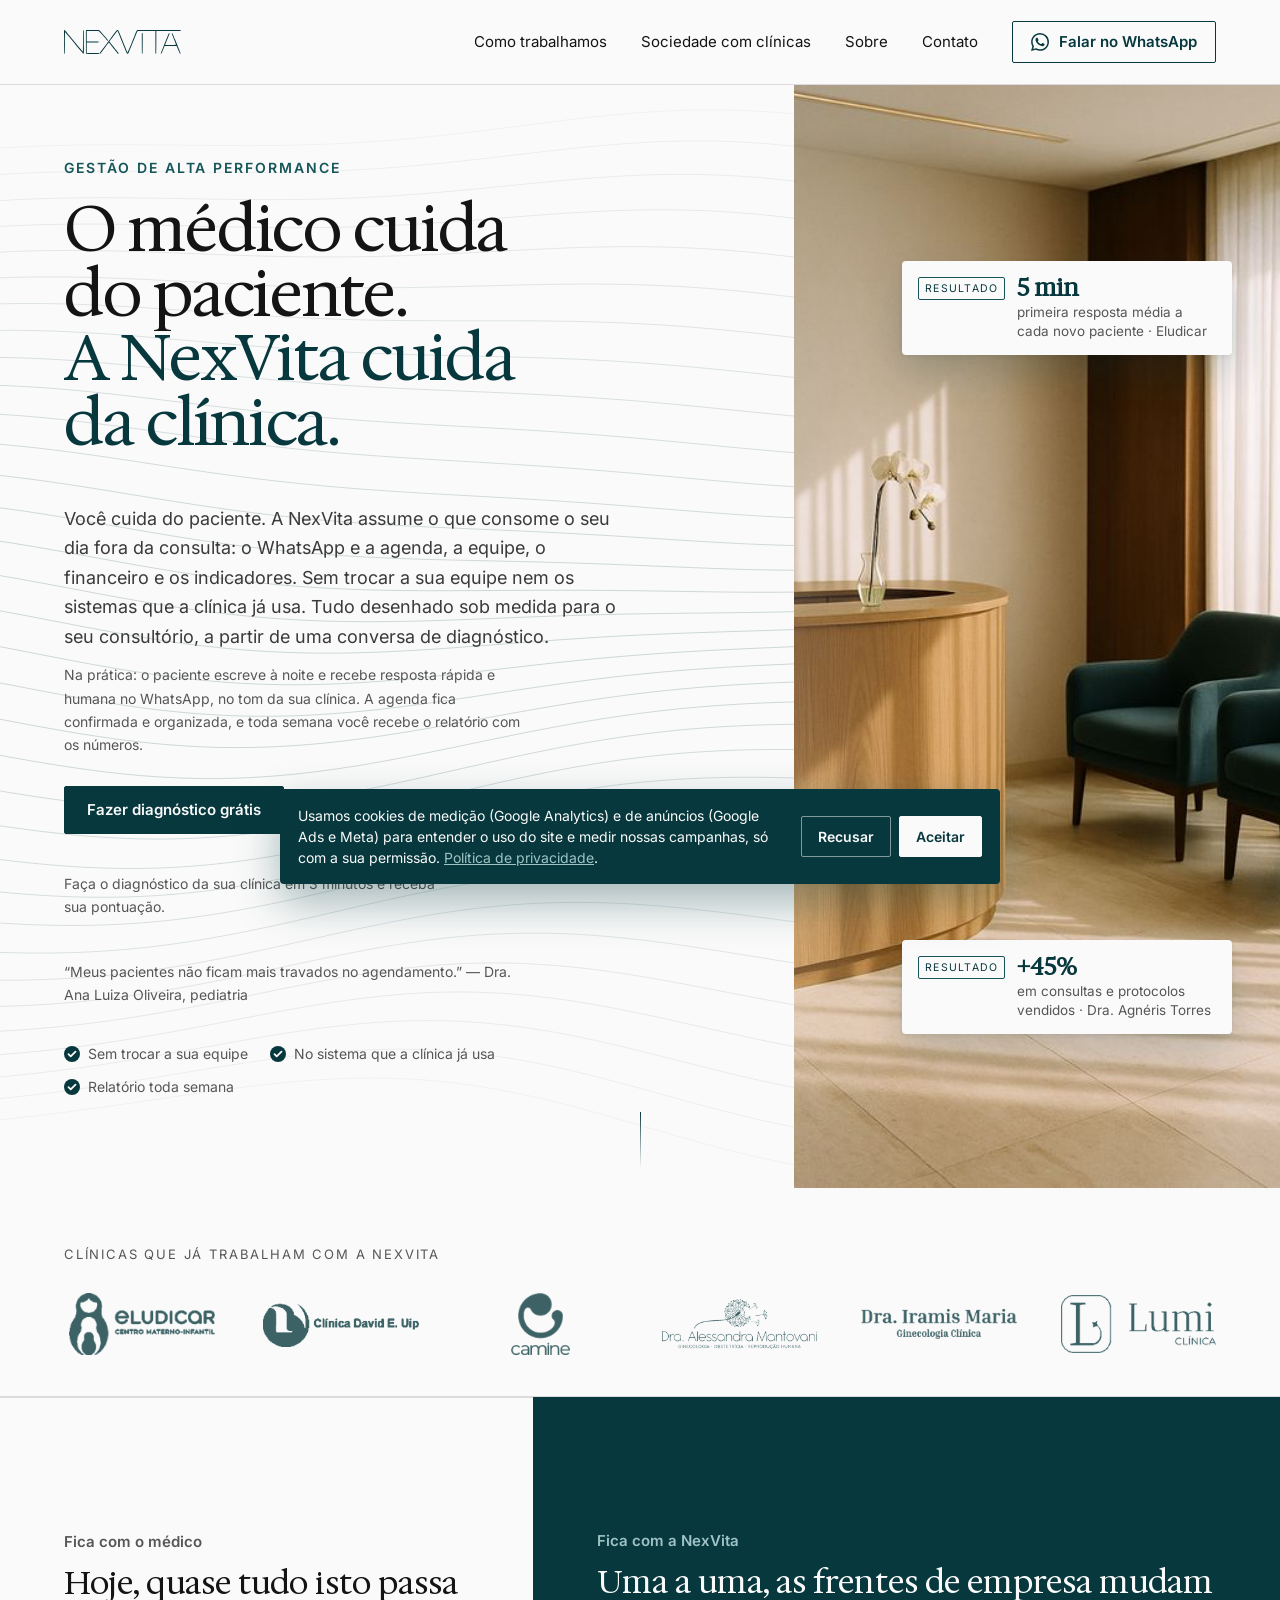
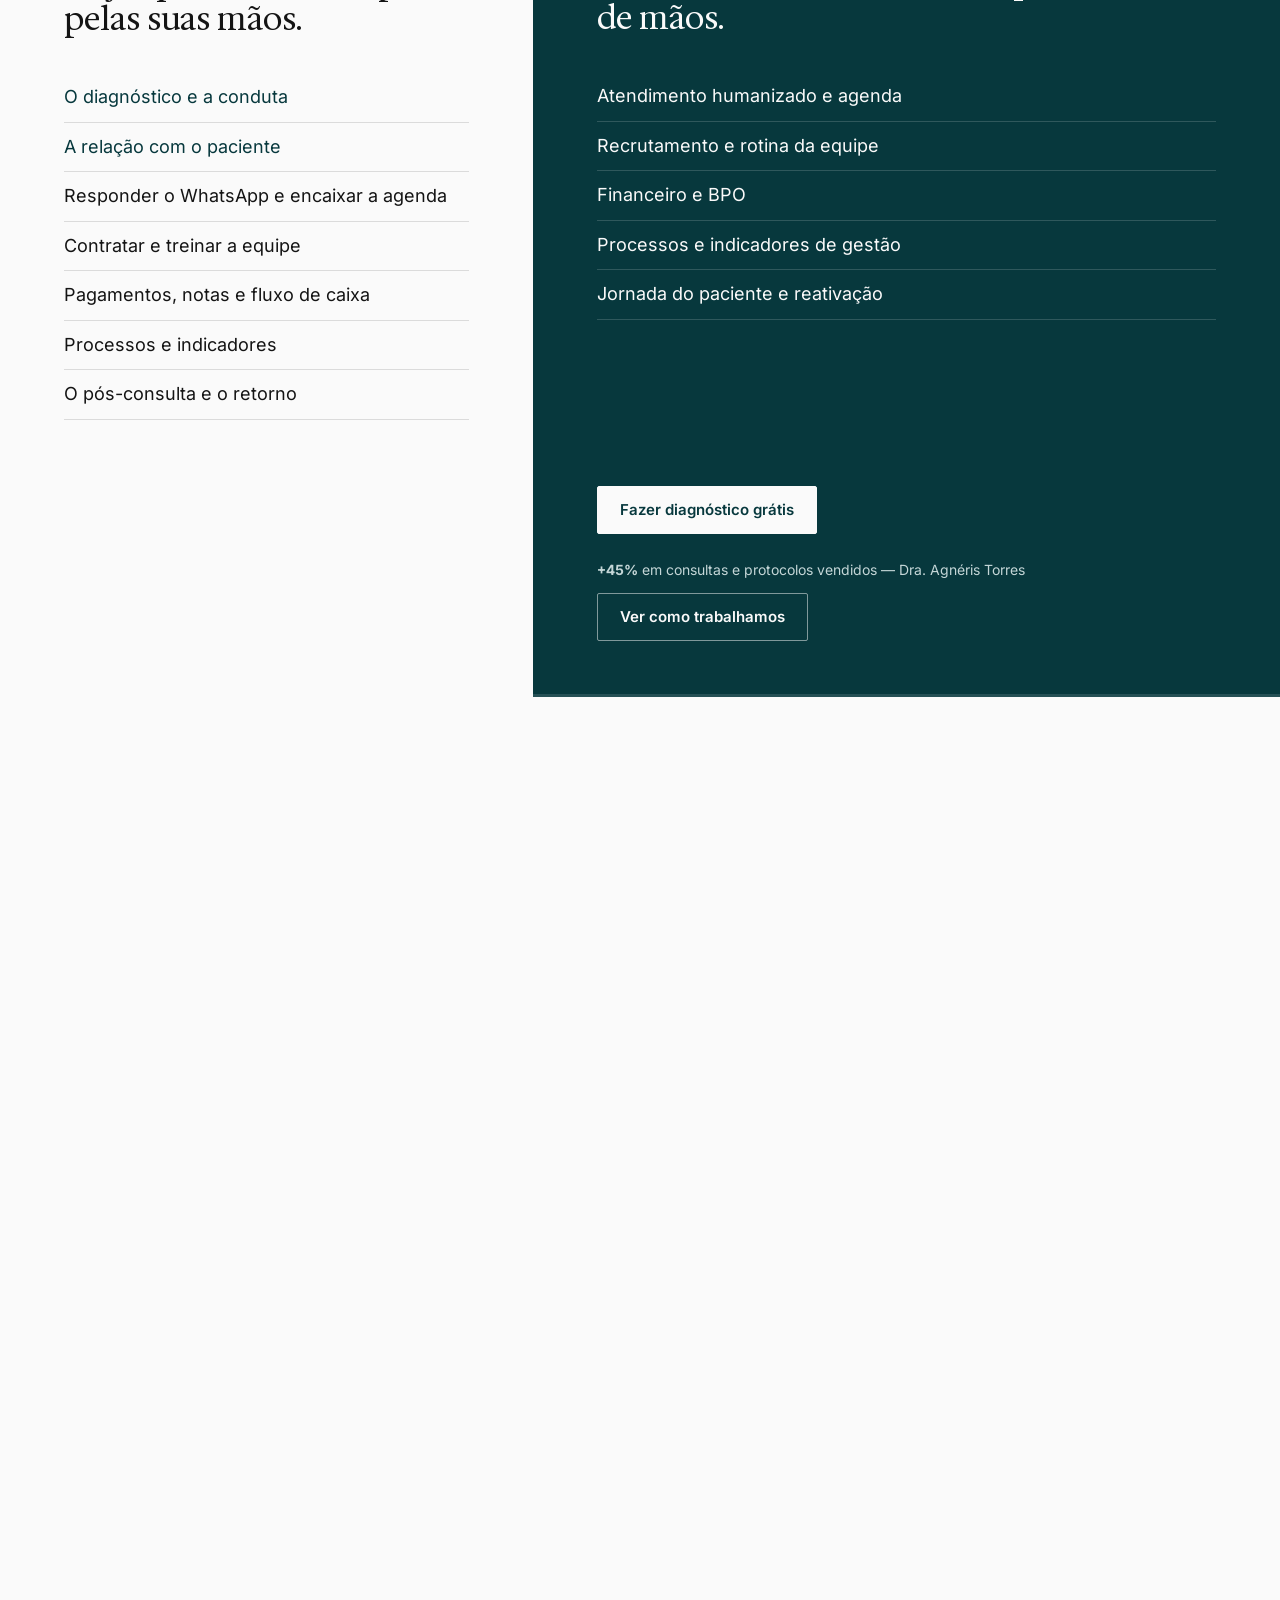
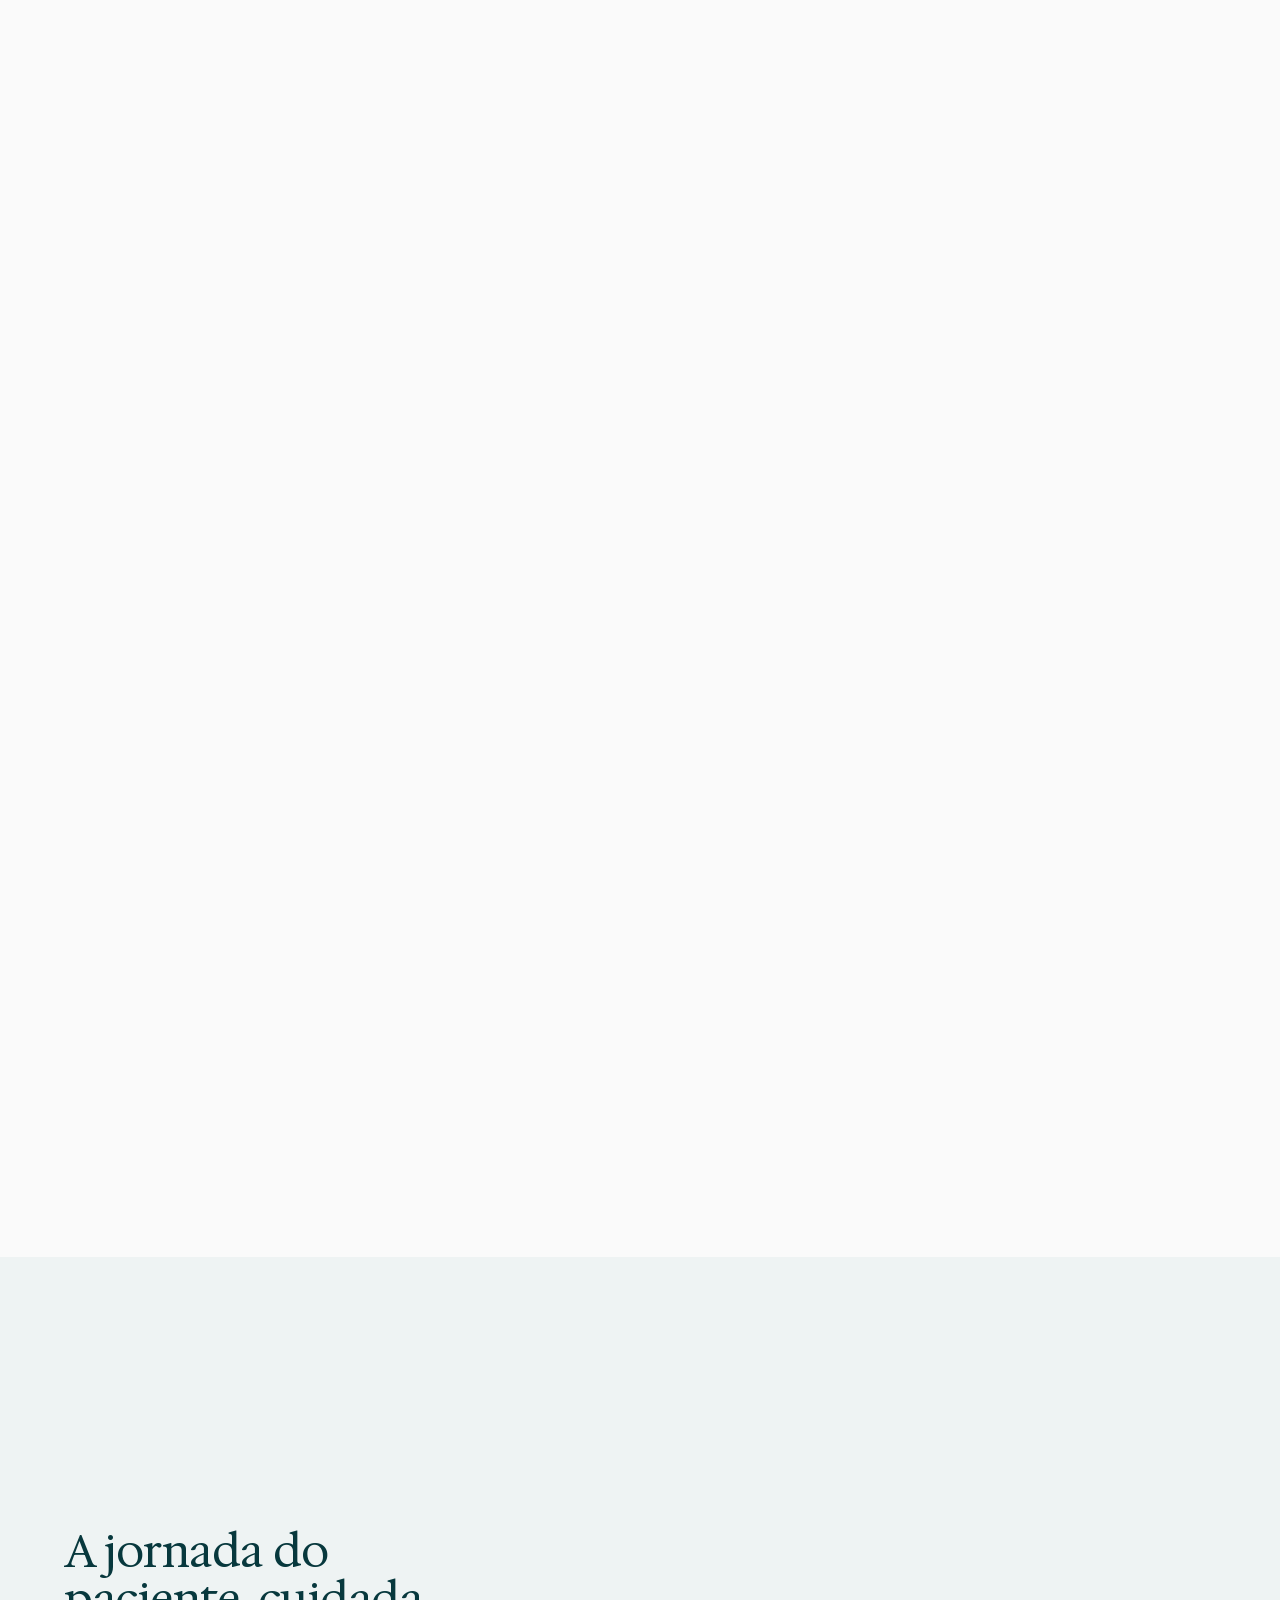
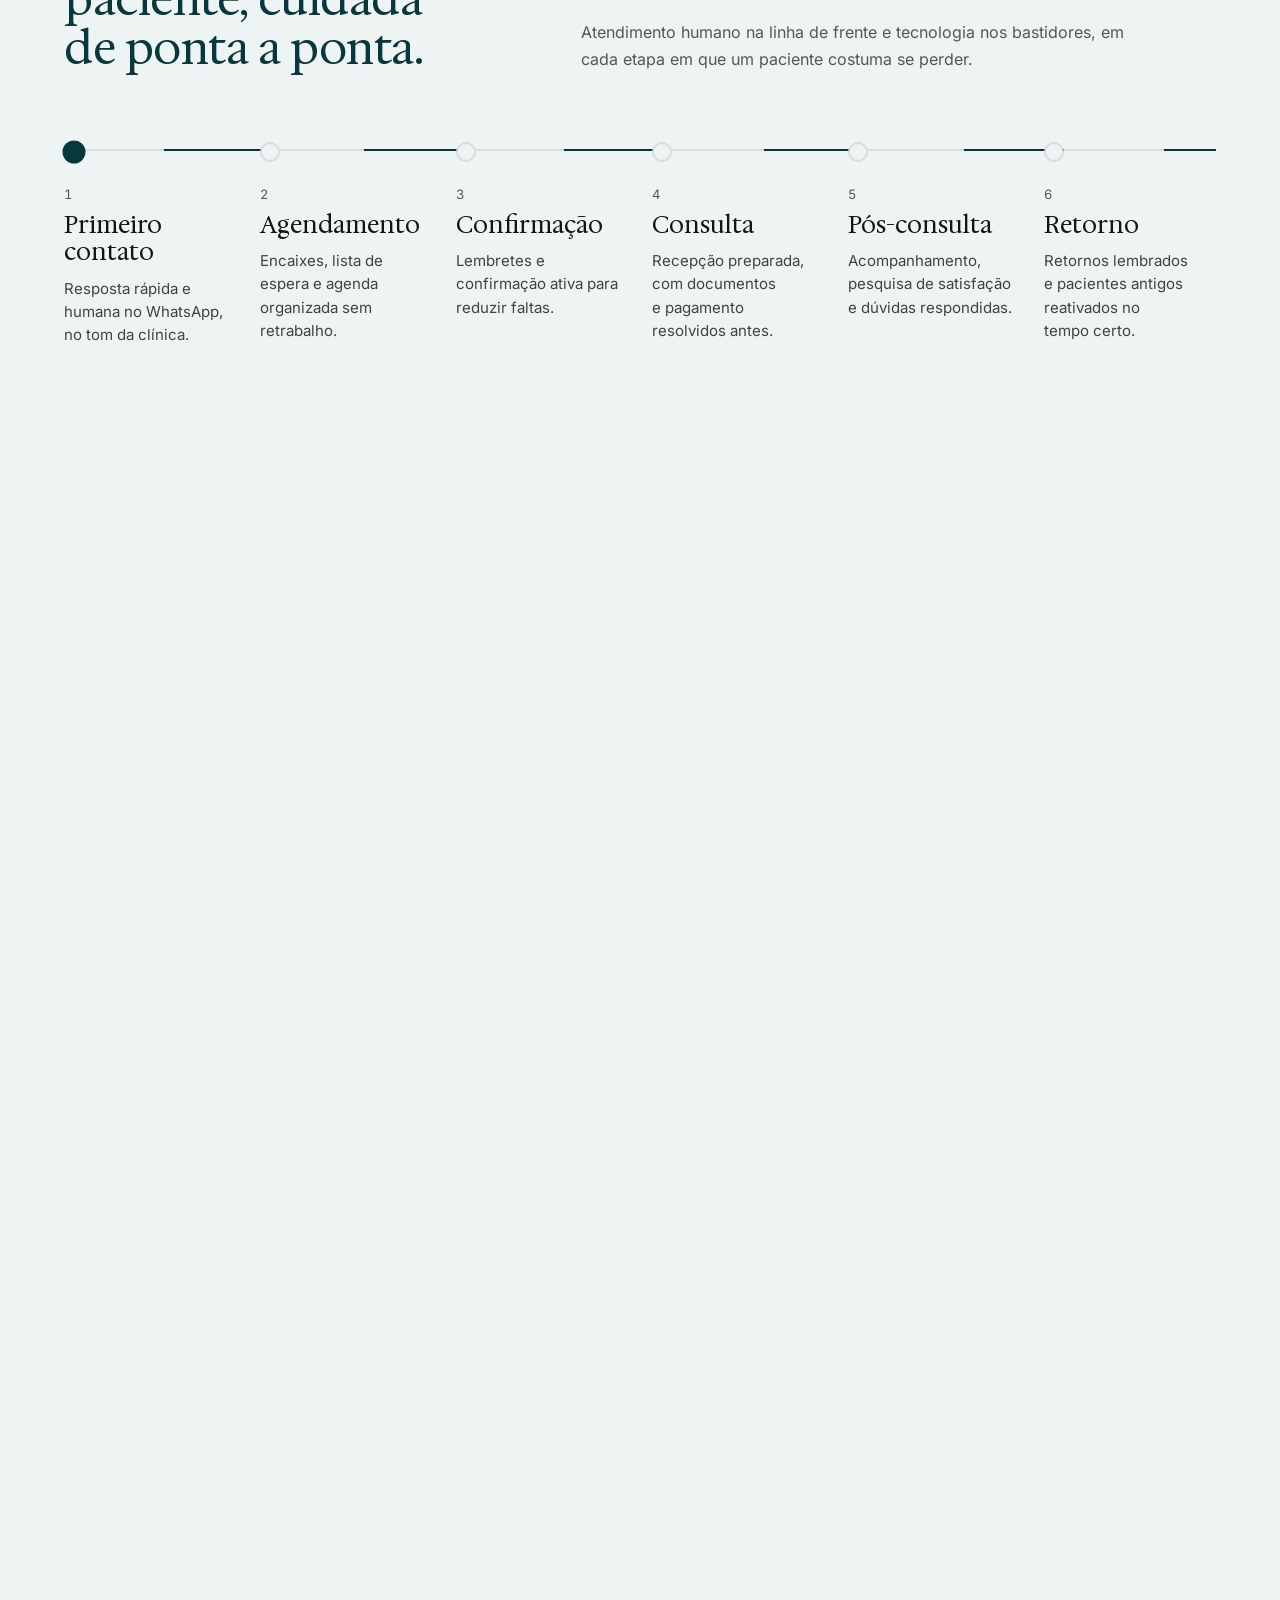
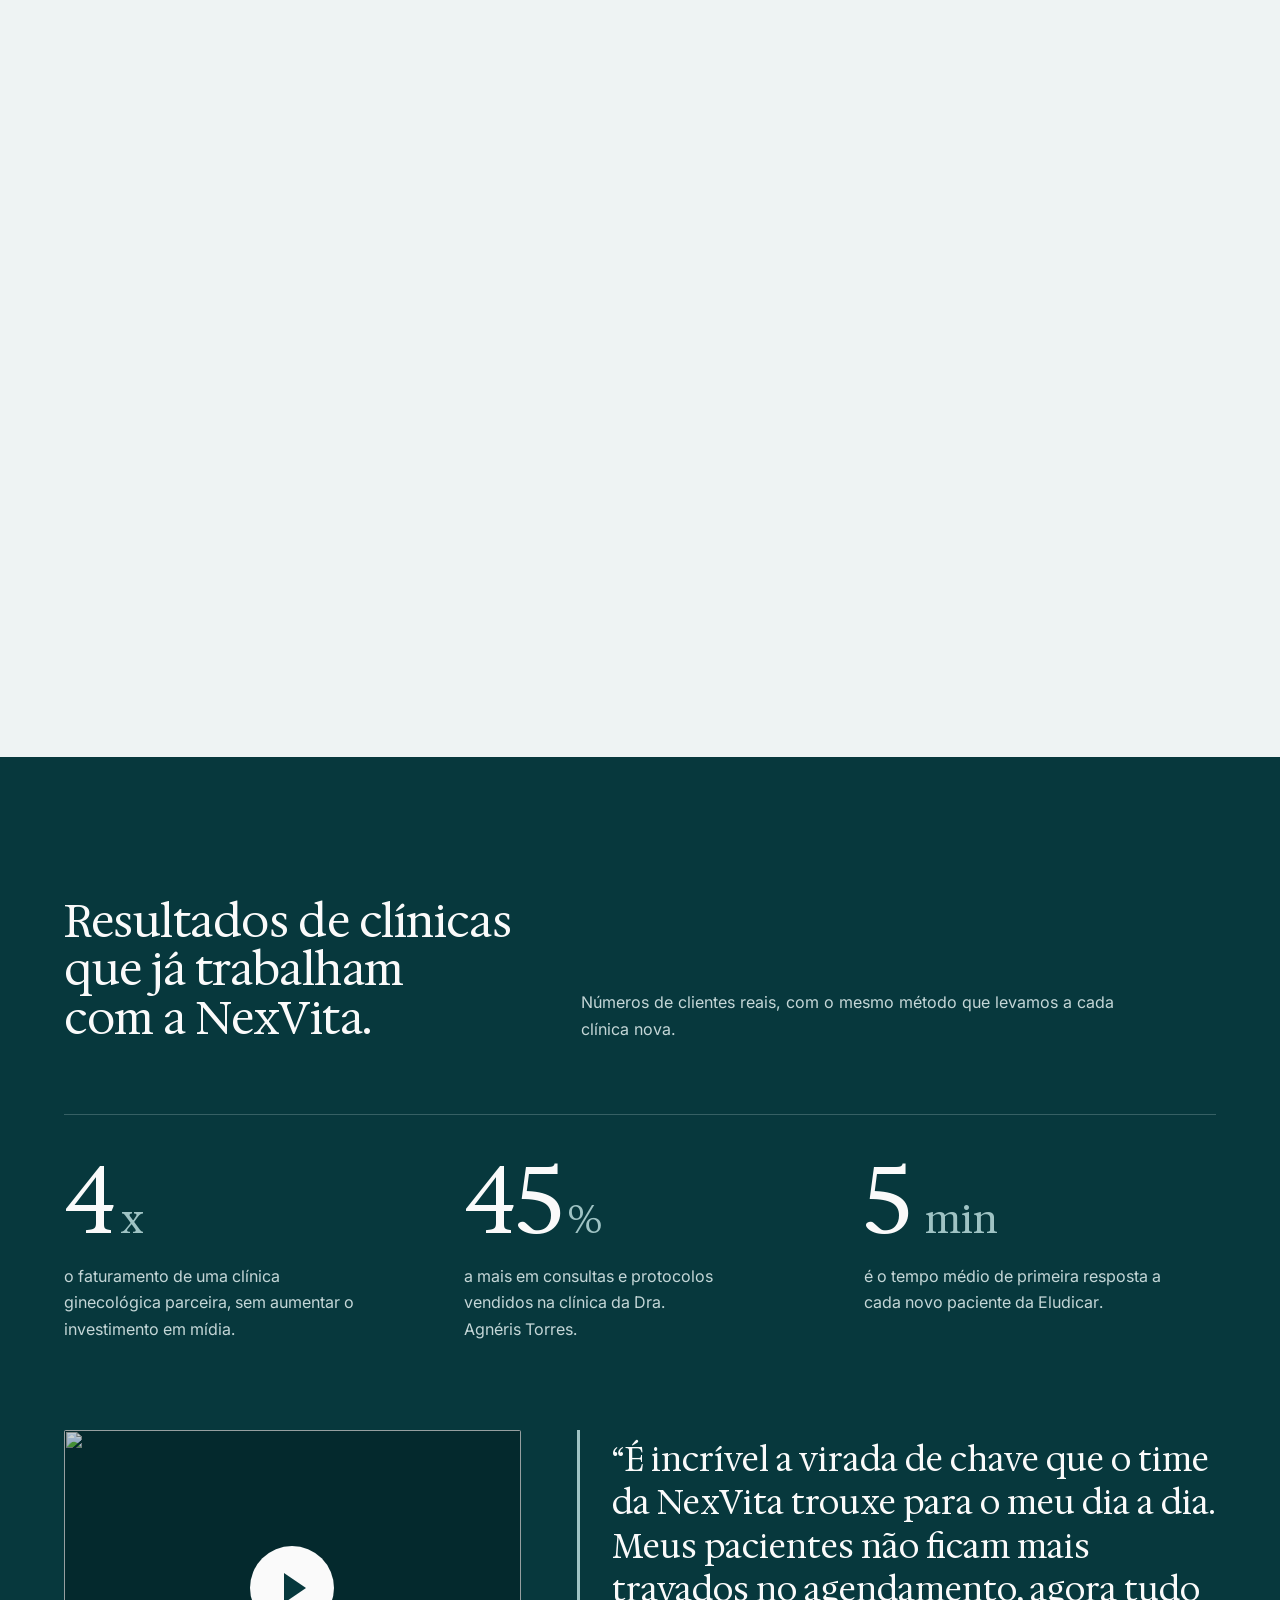
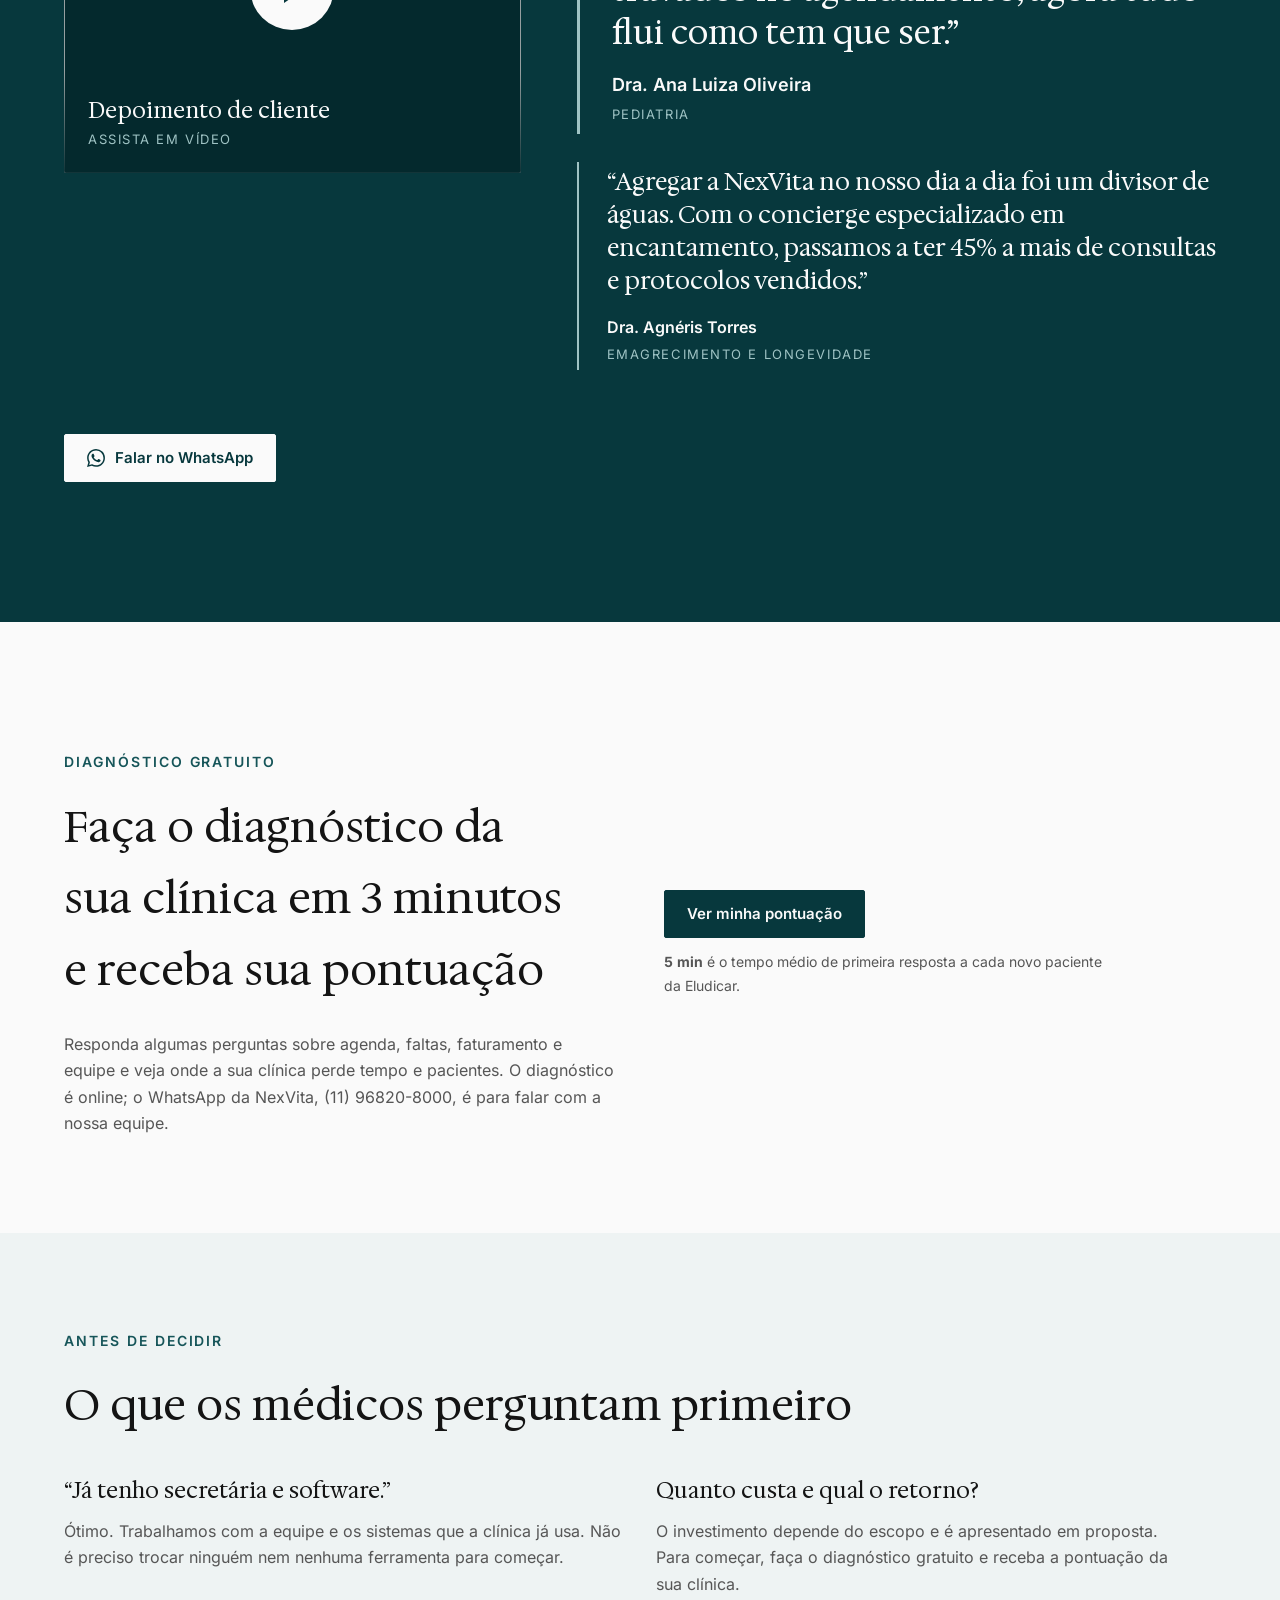
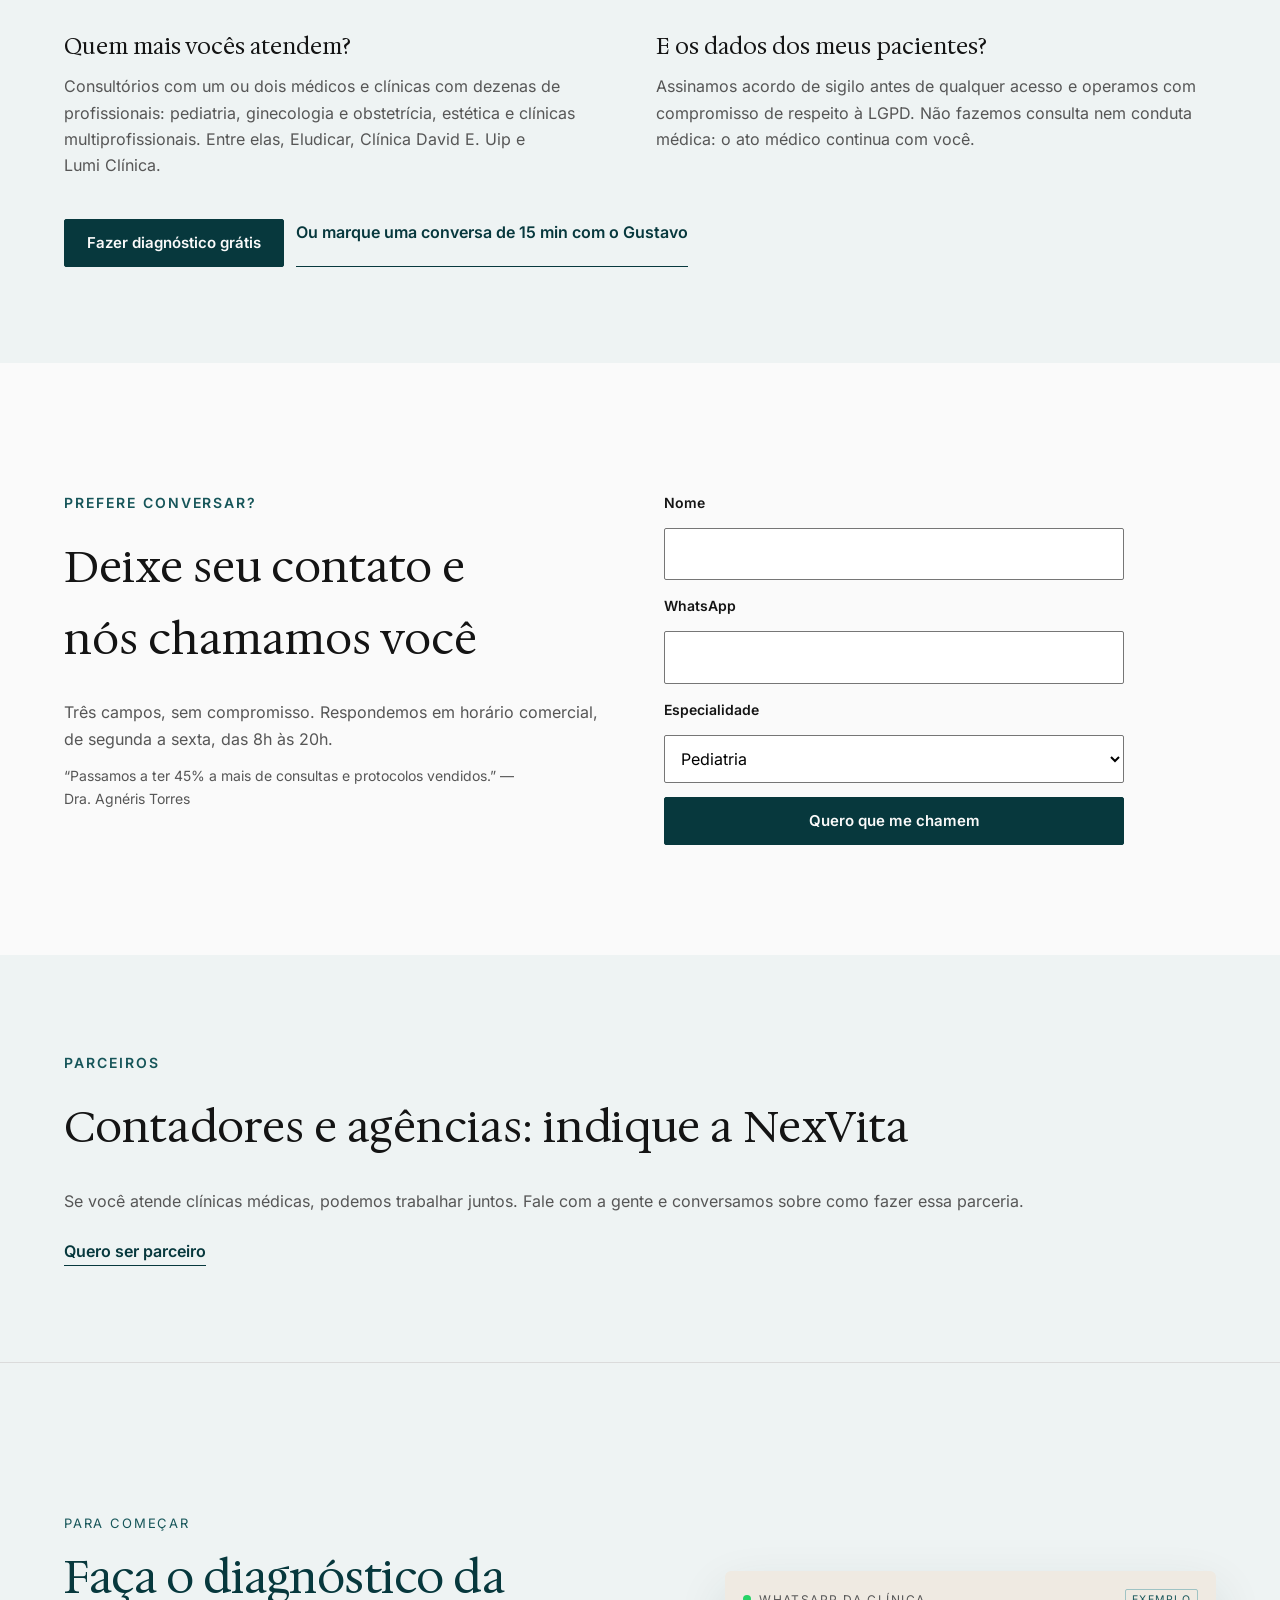
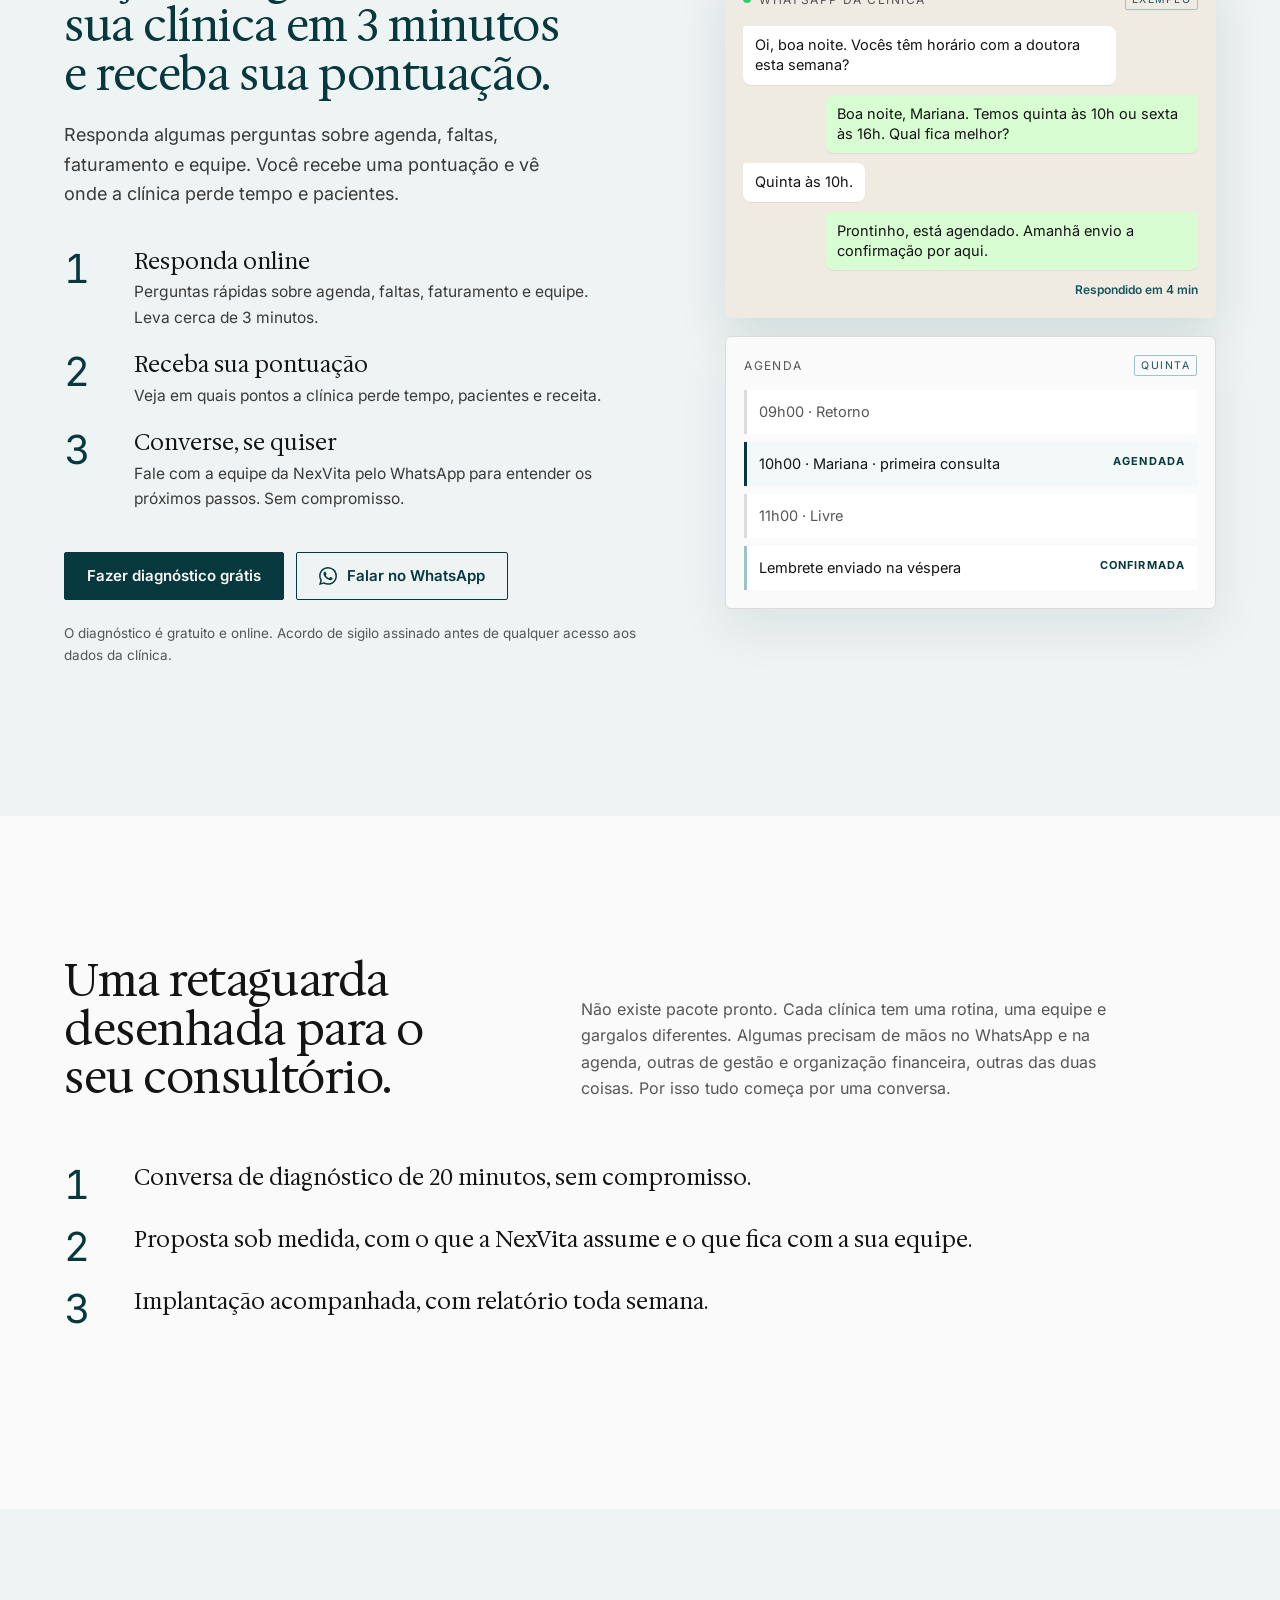
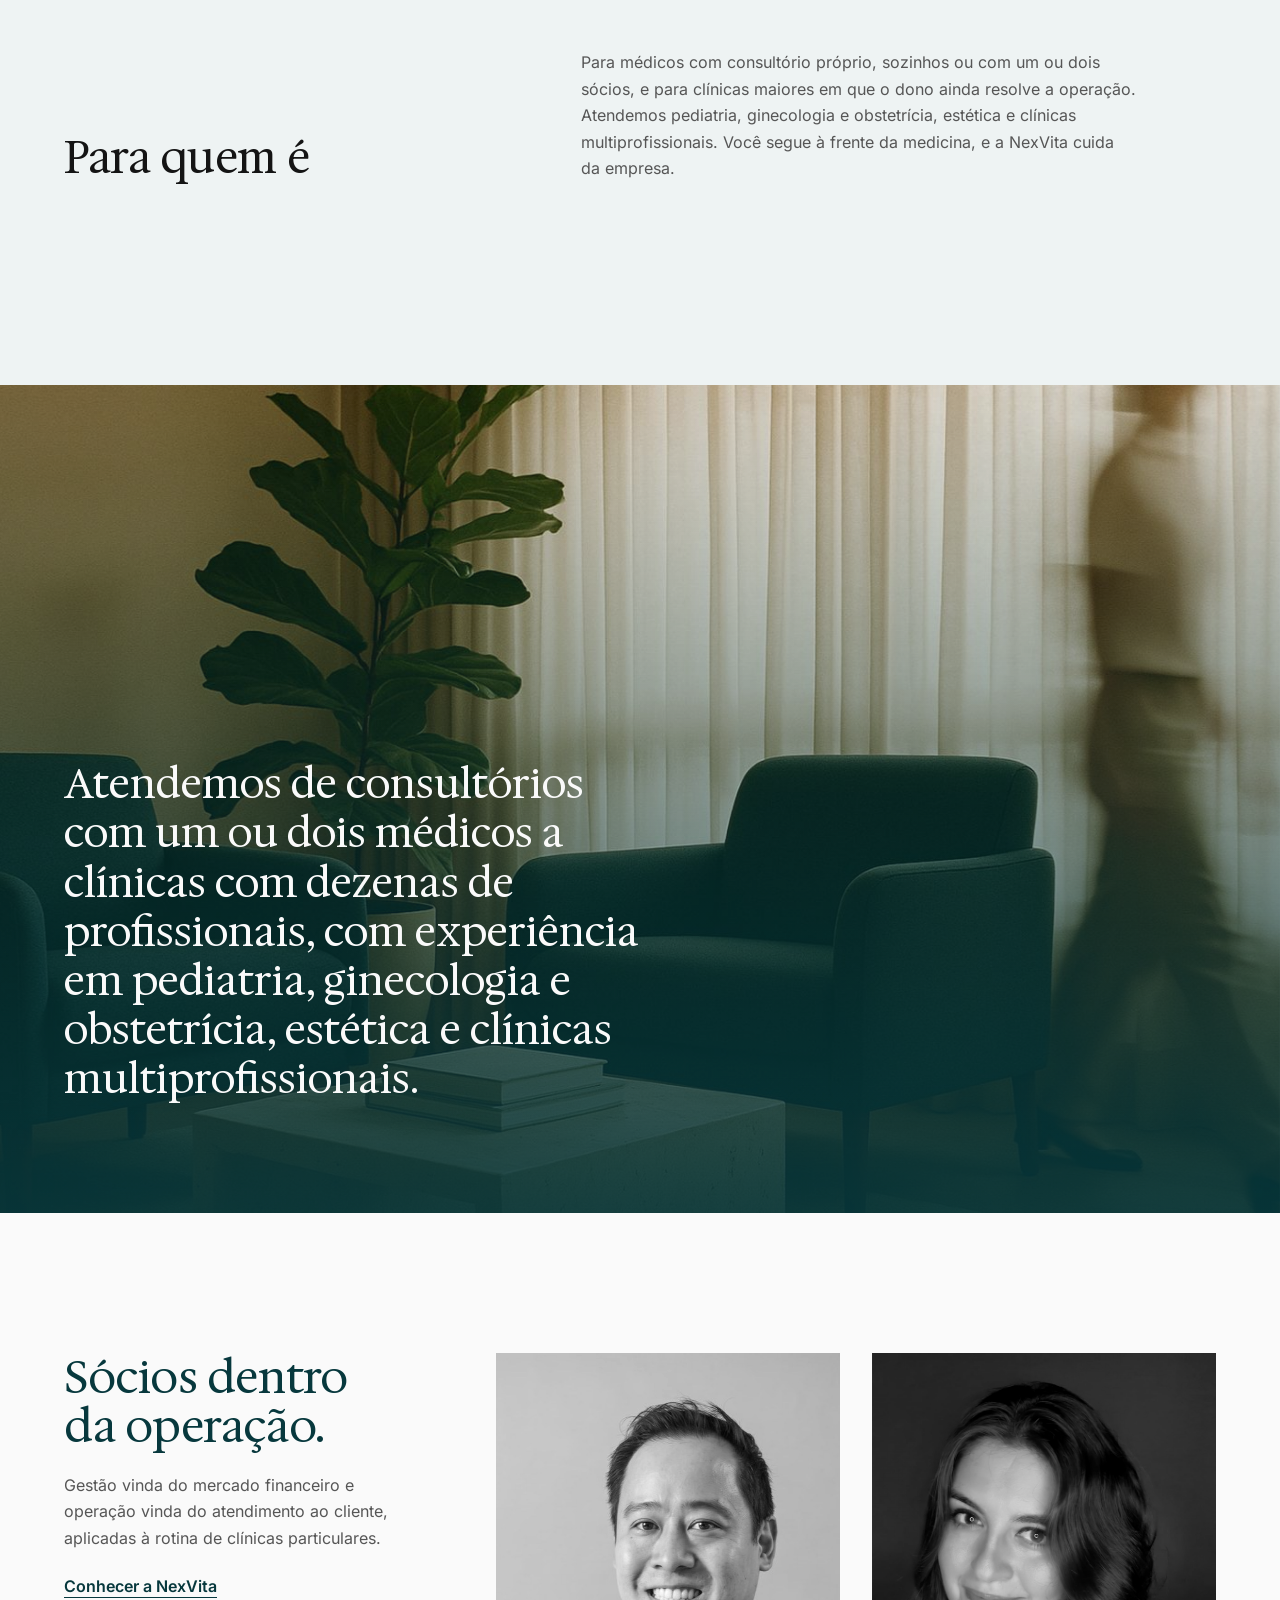
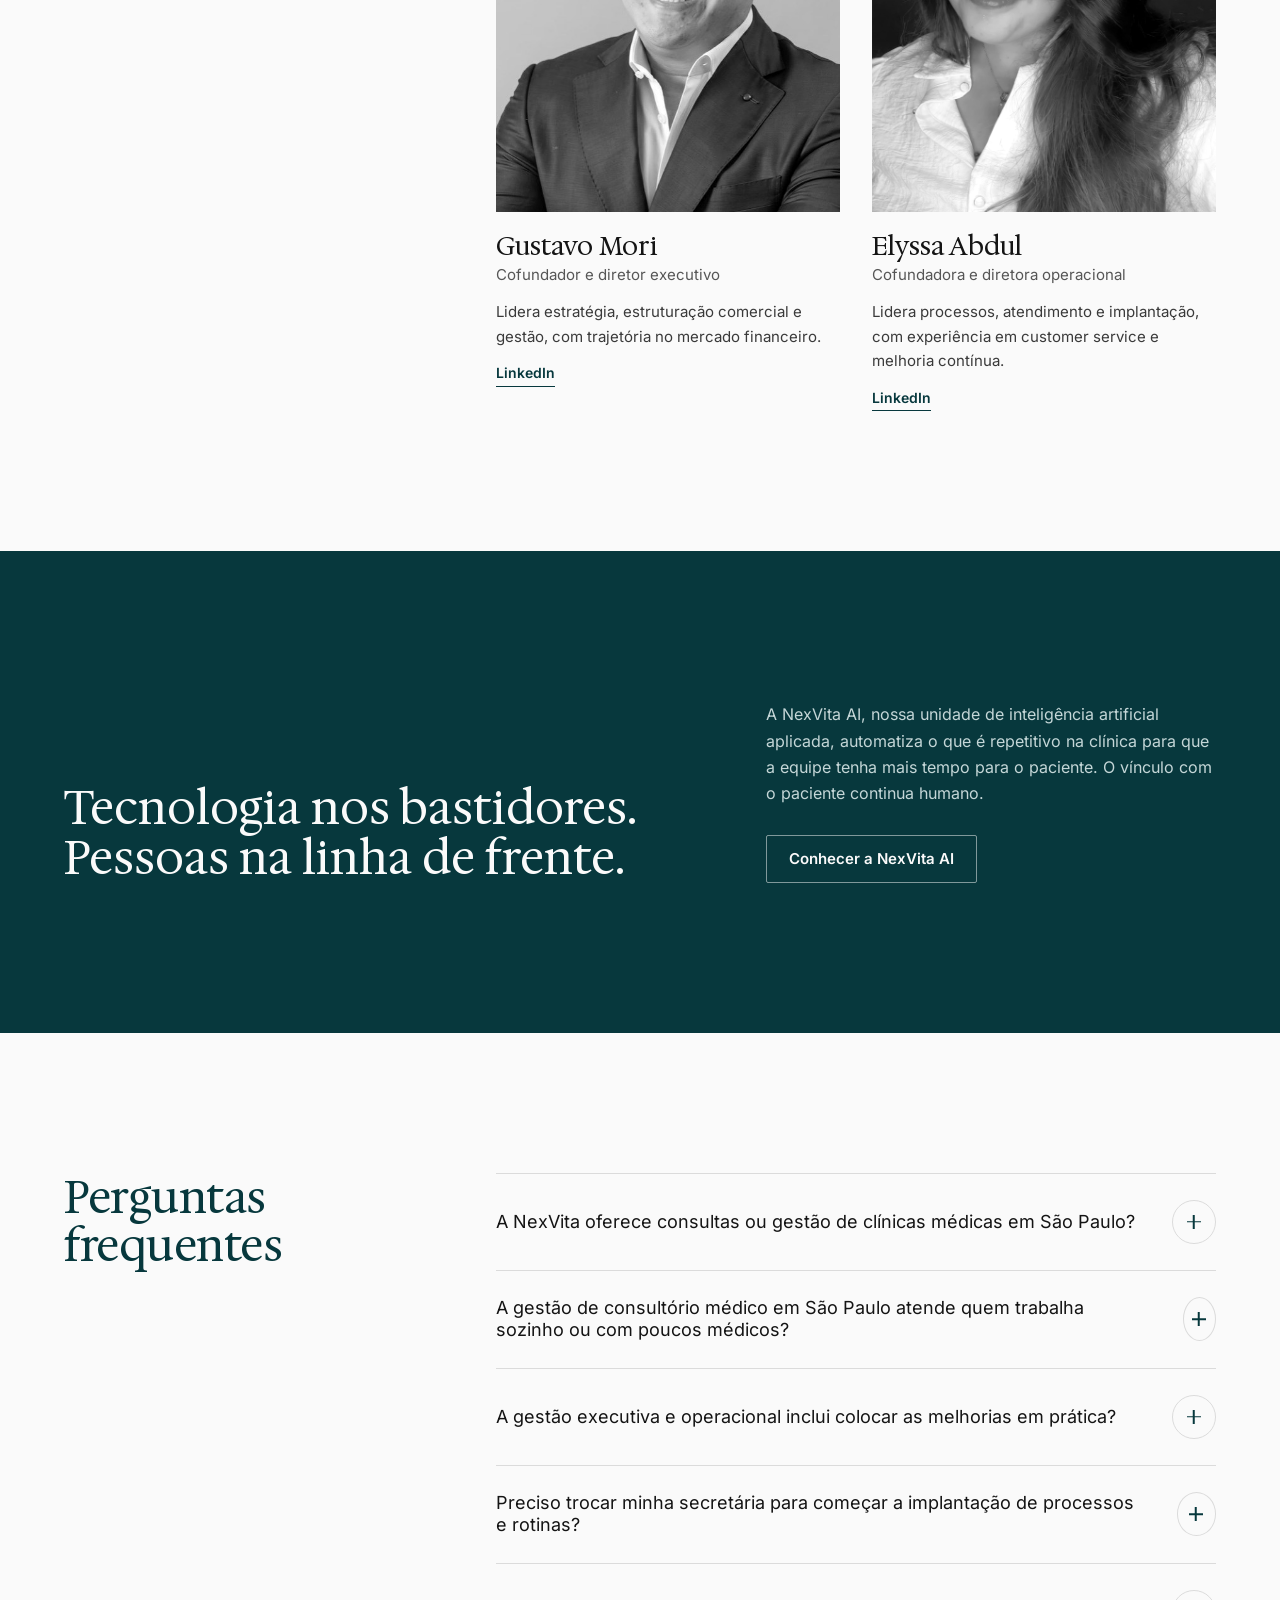
==== index.html @ 88c0a940 "Home: novo texto de abertura, seção 'Uma retaguarda desenhada para o seu consultório' no lugar de 'T" ====
<!doctype html>
<html lang="pt-BR">
<head>
<meta charset="utf-8">
<meta name="viewport" content="width=device-width,initial-scale=1,viewport-fit=cover">
<title>NexVita · Gestão de Alta Performance | Gestão executiva e operação para clínicas médicas</title>
<meta name="description" content="A NexVita assume equipe, atendimento, processos e finanças de clínicas médicas particulares, para que o médico dedique o tempo ao paciente.">
<link rel="canonical" href="https://www.nexvita.com/">
<meta property="og:type" content="website">
<meta property="og:locale" content="pt_BR">
<meta property="og:site_name" content="NexVita">
<meta property="og:title" content="NexVita | Gestão executiva e operação para clínicas médicas">
<meta property="og:description" content="Gestão de Alta Performance. A NexVita assume equipe, atendimento, processos e finanças de clínicas médicas particulares, para que o médico dedique o tempo ao paciente.">
<meta property="og:image" content="https://www.nexvita.com/assets/img/og-1200x630.jpg">
<meta name="twitter:card" content="summary_large_image">
<meta name="theme-color" content="#07383d">
<link rel="icon" href="/favicon.ico" sizes="48x48">
<link rel="icon" type="image/png" sizes="192x192" href="assets/img/icone-192.png">
<link rel="apple-touch-icon" href="assets/img/icone-512.png">
<link rel="preload" href="assets/fonts/HedvigLettersSerif.woff2" as="font" type="font/woff2" crossorigin>
<link rel="preload" href="assets/fonts/Inter-latin.woff2" as="font" type="font/woff2" crossorigin>
<link rel="stylesheet" href="assets/site.css?v=20261104c">
<link rel="stylesheet" href="assets/marca.css?v=20261104c">
<script type="application/ld+json">{"@context":"https://schema.org","@type":"Organization","name":"NexVita","legalName":"NexVita Consultoria e Gestão Ltda","url":"https://www.nexvita.com","logo":"https://www.nexvita.com/assets/img/nexvita-logo.png","email":"contato@nexvita.com","telephone":"+55 11 96820-8000","address":{"@type":"PostalAddress","addressLocality":"São Paulo","addressRegion":"SP","addressCountry":"BR"}}</script>
<script type="application/ld+json">
{
 "@context": "https://schema.org",
 "@type": "FAQPage",
 "mainEntity": [
  {
   "@type": "Question",
   "name": "A NexVita oferece consultas ou gestão de clínicas médicas em São Paulo?",
   "acceptedAnswer": {
    "@type": "Answer",
    "text": "A NexVita oferece gestão de clínicas médicas em São Paulo, não consultas ou procedimentos médicos. Nosso trabalho é organizar e executar a operação da clínica, com processos, equipe, atendimento, agenda, financeiro e tecnologia."
   }
  },
  {
   "@type": "Question",
   "name": "A gestão de consultório médico em São Paulo atende quem trabalha sozinho ou com poucos médicos?",
   "acceptedAnswer": {
    "@type": "Answer",
    "text": "Sim. A gestão de consultório médico em São Paulo atende médicos com agenda própria, desde operações com um ou dois médicos até clínicas com dezenas de profissionais. Pediatria e estética são prioridades, mas a NexVita atende todas as especialidades."
   }
  },
  {
   "@type": "Question",
   "name": "A gestão executiva e operacional inclui colocar as melhorias em prática?",
   "acceptedAnswer": {
    "@type": "Answer",
    "text": "Sim. A gestão executiva e operacional da NexVita não se limita a recomendações. Participamos da implantação de processos e rotinas, da organização da equipe e da execução das frentes contratadas, com acompanhamento dos indicadores de desempenho."
   }
  },
  {
   "@type": "Question",
   "name": "Preciso trocar minha secretária para começar a implantação de processos e rotinas?",
   "acceptedAnswer": {
    "@type": "Answer",
    "text": "Não é uma condição para começar. A implantação de processos e rotinas considera a equipe que sua clínica já possui. A NexVita também oferece treinamento de secretárias para clínicas médicas e apoio à contratação e gestão de equipes."
   }
  },
  {
   "@type": "Question",
   "name": "A implantação de processos e rotinas exige trocar os sistemas da clínica?",
   "acceptedAnswer": {
    "@type": "Answer",
    "text": "Trabalhamos com os sistemas que a clínica já utiliza, como agenda, prontuário, WhatsApp e financeiro. A implantação de processos e rotinas parte dessa estrutura, sem pressupor a substituição das ferramentas existentes."
   }
  },
  {
   "@type": "Question",
   "name": "O atendimento no WhatsApp para clínicas médicas é feito por pessoas?",
   "acceptedAnswer": {
    "@type": "Answer",
    "text": "Sim. No atendimento no WhatsApp para clínicas médicas, pessoas conduzem o relacionamento com os pacientes. A tecnologia apoia a operação nos bastidores, preservando o atendimento humanizado do primeiro contato ao pós-consulta."
   }
  },
  {
   "@type": "Question",
   "name": "Como reduzir faltas em clínicas médicas?",
   "acceptedAnswer": {
    "@type": "Answer",
    "text": "A gestão de agenda para clínicas médicas organiza agendamentos, confirmações e acompanhamento das faltas. Na NexVita, as metas são combinadas no início e os indicadores de desempenho orientam os ajustes. Não prometemos um percentual fixo de redução."
   }
  },
  {
   "@type": "Question",
   "name": "Quanto custa uma consultoria para clínicas médicas?",
   "acceptedAnswer": {
    "@type": "Answer",
    "text": "Para conhecer o investimento em gestão executiva e operacional, entre em contato com a NexVita e solicite uma proposta para sua clínica."
   }
  },
  {
   "@type": "Question",
   "name": "Quais indicadores de desempenho a NexVita acompanha?",
   "acceptedAnswer": {
    "@type": "Answer",
    "text": "Os indicadores de desempenho são combinados no início do trabalho e podem incluir faltas, tempo de resposta e satisfação dos pacientes. O acompanhamento acontece em reuniões mensais de gestão."
   }
  },
  {
   "@type": "Question",
   "name": "Como a NexVita trata o sigilo e a proteção de dados dos pacientes?",
   "acceptedAnswer": {
    "@type": "Answer",
    "text": "O sigilo e a proteção de dados dos pacientes fazem parte da forma de trabalho da NexVita. Assinamos acordo de sigilo antes de qualquer acesso e conduzimos a operação com compromisso de respeito à LGPD."
   }
  },
  {
   "@type": "Question",
   "name": "O que a gestão financeira para clínicas médicas contempla?",
   "acceptedAnswer": {
    "@type": "Answer",
    "text": "A NexVita oferece organização financeira e BPO financeiro para clínicas médicas em São Paulo. Essa frente organiza e executa as rotinas financeiras definidas no trabalho, conectando o financeiro à gestão executiva e operacional."
   }
  },
  {
   "@type": "Question",
   "name": "Vocês oferecem treinamento de secretárias para clínicas médicas?",
   "acceptedAnswer": {
    "@type": "Answer",
    "text": "Sim. O treinamento de secretárias para clínicas médicas faz parte da atuação com equipes de recepção. Trabalhamos o atendimento humanizado e a implantação de processos e rotinas, além de apoiar a contratação e a gestão da equipe."
   }
  },
  {
   "@type": "Question",
   "name": "A automação e inteligência artificial para clínicas médicas substitui o contato humano?",
   "acceptedAnswer": {
    "@type": "Answer",
    "text": "Essa não é a proposta da NexVita. A automação e inteligência artificial para clínicas médicas, por meio da NexVita AI, apoia a eficiência da operação. Mantemos pessoas no relacionamento com os pacientes, combinando tecnologia com atendimento humano."
   }
  },
  {
   "@type": "Question",
   "name": "Onde acontece o atendimento de gestão executiva e operacional da NexVita?",
   "acceptedAnswer": {
    "@type": "Answer",
    "text": "A gestão executiva e operacional combina atendimento no escritório da Vila Olímpia, na clínica do cliente e online. Atendemos presencialmente São Paulo capital e Grande São Paulo, com atendimento online para outros grandes centros do Brasil."
   }
  }
 ]
}
</script>
</head>
<body data-hero="light">
<a class="skip" href="#conteudo">Pular para o conteúdo</a>
<header class="top">
<div class="wrap"><nav class="nav" aria-label="Principal">
<a class="logo" href="./" aria-label="NexVita, página inicial"><img class="l-dark" src="assets/img/nexvita-logo.svg" alt="NexVita" width="973" height="199"><img class="l-light" src="assets/img/nexvita-logo-white.svg" alt="" width="973" height="199"></a>
<button class="burger" aria-label="Abrir menu" aria-expanded="false" aria-controls="menu"><i></i><i></i><i></i></button>
<ul class="menu" id="menu"><li><a href="como-trabalhamos/">Como trabalhamos</a></li><li><a href="sociedade/">Sociedade com clínicas</a></li><li><a href="sobre/">Sobre</a></li><li><a href="contato/">Contato</a></li><li><a class="btn ghost" href="https://wa.me/5511968208000?text=Ol%C3%A1%2C%20vim%20pelo%20site%20da%20NexVita%20e%20gostaria%20de%20conversar%20sobre%20a%20minha%20cl%C3%ADnica." target="_blank" rel="noopener"><svg class="wa" viewBox="0 0 24 24" aria-hidden="true" fill="currentColor"><path d="M17.47 14.38c-.3-.15-1.76-.87-2.03-.97-.27-.1-.47-.15-.67.15-.2.3-.77.97-.94 1.16-.17.2-.35.22-.64.08-.3-.15-1.26-.47-2.39-1.48-.88-.79-1.48-1.76-1.65-2.06-.17-.3-.02-.46.13-.6.13-.14.3-.35.45-.52.15-.17.2-.3.3-.5.1-.2.05-.37-.03-.52-.07-.15-.67-1.61-.92-2.2-.24-.58-.49-.5-.67-.51h-.57c-.2 0-.52.07-.79.37-.27.3-1.04 1.02-1.04 2.48s1.07 2.88 1.21 3.07c.15.2 2.1 3.2 5.08 4.49.71.31 1.26.49 1.7.63.71.22 1.36.19 1.87.12.57-.09 1.76-.72 2-1.41.25-.7.25-1.29.18-1.41-.08-.13-.27-.2-.57-.35M12.05 21.79h-.01a9.87 9.87 0 0 1-5.03-1.38l-.36-.21-3.74.98 1-3.65-.24-.37a9.86 9.86 0 0 1-1.51-5.26c0-5.45 4.44-9.88 9.89-9.88 2.64 0 5.12 1.03 6.99 2.9a9.83 9.83 0 0 1 2.89 6.99c0 5.45-4.44 9.88-9.89 9.88m8.41-18.3A11.82 11.82 0 0 0 12.05 0C5.5 0 .16 5.34.16 11.89c0 2.1.55 4.14 1.59 5.95L.06 24l6.3-1.65a11.88 11.88 0 0 0 5.69 1.45h.01c6.55 0 11.89-5.34 11.89-11.89 0-3.18-1.24-6.17-3.49-8.42Z"/></svg>Falar no WhatsApp</a></li></ul>
</nav></div>
</header>
<main id="conteudo">
<section class="hero with-img">
<canvas class="flow" data-lines="34" data-amp="26" aria-hidden="true"></canvas>
<div class="wrap">
<span class="eyebrow">Gestão de Alta Performance</span>
<h1><span class="ln"><span>O médico cuida</span></span><span class="ln"><span>do paciente.</span></span><span class="ln accent"><span>A NexVita cuida</span></span><span class="ln accent"><span>da clínica.</span></span></h1>
<div class="under">
<div><p class="lede">Você cuida do paciente. A NexVita assume o que consome o seu dia fora da consulta: o WhatsApp e a agenda, a equipe, o financeiro e os indicadores. Sem trocar a sua equipe nem os sistemas que a clínica já usa. Tudo desenhado sob medida para o seu consultório, a partir de uma conversa de diagnóstico.</p><p class="proof">Na prática: o paciente escreve à noite e recebe resposta rápida e humana no WhatsApp, no tom da sua clínica. A agenda fica confirmada e organizada, e toda semana você recebe o relatório com os números.</p></div>
<div class="ctas"><a class="btn solid" href="https://diagnostico.nexvita.com/?utm_source=site&utm_medium=hero" data-cta="cta_diagnostico" data-placement="hero">Fazer diagnóstico grátis</a></div><p class="proof" style="margin-top:8px">Faça o diagnóstico da sua clínica em 3 minutos e receba sua pontuação.</p><p class="proof">“Meus pacientes não ficam mais travados no agendamento.” — Dra. Ana Luiza Oliveira, pediatria</p>
<ul class="selos"><li>Sem trocar a sua equipe</li><li>No sistema que a clínica já usa</li><li>Relatório toda semana</li></ul>
</div>
</div>
<figure class="fig himg clip"><img src="assets/img/f-recepcao-1600.jpg" srcset="assets/img/f-recepcao-900.jpg 594w, assets/img/f-recepcao-1600.jpg 1056w" sizes="(max-width:1000px) 100vw, 38vw" width="1056" height="1584" alt="Recepção de uma clínica com luz da manhã" fetchpriority="high" decoding="async"></figure>
<div class="hcards" aria-hidden="true">
<div class="hcard c1"><span class="ex">Resultado</span><p><b>5 min</b>primeira resposta média a cada novo paciente · Eludicar</p></div>
<div class="hcard c2"><span class="ex">Resultado</span><p><b>+45%</b>em consultas e protocolos vendidos · Dra. Agnéris Torres</p></div>
</div>
<span class="cue" aria-hidden="true"></span>
</section>

<section class="logos" aria-label="Clínicas que já trabalham com a NexVita"><div class="wrap"><p class="lt rv">Clínicas que já trabalham com a NexVita</p><ul class="rv d1"><li><img src="assets/img/clientes/eludicar-mono.png" alt="Eludicar Centro Materno-Infantil" loading="lazy" style="--h:62px"></li><li><img src="assets/img/clientes/david-uip-mono.png" alt="Clínica David E. Uip" loading="lazy" style="--h:51px"></li><li><img src="assets/img/clientes/camine-mono.png" alt="Camine" loading="lazy" style="--h:62px"></li><li><img src="assets/img/clientes/alessandra-mantovani-mono.png" alt="Dra. Alessandra Mantovani, ginecologia, obstetrícia e reprodução humana" loading="lazy" style="--h:66px"></li><li><img src="assets/img/clientes/iramis-maria-mono.png" alt="Dra. Iramis Maria, ginecologia clínica" loading="lazy" style="--h:42px"></li><li><img src="assets/img/clientes/lumi-mono.png" alt="Lumi Clínica" loading="lazy" style="--h:58px"></li></ul></div></section>

<section class="divisao" aria-label="Divisão de papéis entre o médico e a NexVita">
<div class="stick">
<div class="col medico">
<p class="who">Fica com o médico</p>
<p class="say" data-states='["Hoje, quase tudo isto passa pelas suas mãos.","Aos poucos, sobra mais tempo para o paciente.","Fica o que só o médico pode fazer."]'>Hoje, quase tudo isto passa pelas suas mãos.</p>
<ul class="items">
<li class="clin">O diagnóstico e a conduta</li>
<li class="clin">A relação com o paciente</li>
<li class="adm">Responder o WhatsApp e encaixar a agenda</li>
<li class="adm">Contratar e treinar a equipe</li>
<li class="adm">Pagamentos, notas e fluxo de caixa</li>
<li class="adm">Processos e indicadores</li>
<li class="adm">O pós-consulta e o retorno</li>
</ul>
</div>
<div class="col nexvita on-dark">
<p class="who">Fica com a NexVita</p>
<p class="say" data-states='["Uma a uma, as frentes de empresa mudam de mãos.","As frentes de empresa passam para a nossa equipe."]'>Uma a uma, as frentes de empresa mudam de mãos.</p>
<ul class="items">
<li>Atendimento humanizado e agenda</li>
<li>Recrutamento e rotina da equipe</li>
<li>Financeiro e BPO</li>
<li>Processos e indicadores de gestão</li>
<li>Jornada do paciente e reativação</li>
</ul>
<div class="ctas"><a class="btn solid" href="https://diagnostico.nexvita.com/?utm_source=site&utm_medium=problema" data-cta="cta_diagnostico" data-placement="problema">Fazer diagnóstico grátis</a><p class="proof"><b>+45%</b> em consultas e protocolos vendidos — Dra. Agnéris Torres</p><a class="btn ghost" href="como-trabalhamos/">Ver como trabalhamos</a></div>
<div class="meter" aria-hidden="true"><i></i></div>
</div>
</div>
</section>

<section class="jornada" aria-label="Jornada do paciente">
<div class="stick"><div class="wrap">
<div class="head2"><h2 class="h2 petro">A jornada do paciente, cuidada de ponta a ponta.</h2><p>Atendimento humano na linha de frente e tecnologia nos bastidores, em cada etapa em que um paciente costuma se perder.</p></div>
<div class="track">
<svg viewBox="0 0 100 2" preserveAspectRatio="none" aria-hidden="true"><line x1="0" y1="1" x2="100" y2="1"/><line class="prog" x1="0" y1="1" x2="100" y2="1" pathLength="1"/></svg>
<div class="step"><span class="n">1</span><h3>Primeiro contato</h3><p>Resposta rápida e humana no WhatsApp, no tom da clínica.</p></div><div class="step"><span class="n">2</span><h3>Agendamento</h3><p>Encaixes, lista de espera e agenda organizada sem retrabalho.</p></div><div class="step"><span class="n">3</span><h3>Confirmação</h3><p>Lembretes e confirmação ativa para reduzir faltas.</p></div><div class="step"><span class="n">4</span><h3>Consulta</h3><p>Recepção preparada, com documentos e pagamento resolvidos antes.</p></div><div class="step"><span class="n">5</span><h3>Pós-consulta</h3><p>Acompanhamento, pesquisa de satisfação e dúvidas respondidas.</p></div><div class="step"><span class="n">6</span><h3>Retorno</h3><p>Retornos lembrados e pacientes antigos reativados no tempo certo.</p></div>
</div>
</div></div>
</section>

<section class="provas dark" id="resultados">
<canvas class="flow" data-tone="dark" data-lines="22" data-amp="22" aria-hidden="true"></canvas>
<div class="wrap">
<div class="head2"><h2 class="h2 rv">Resultados de clínicas que já trabalham com a NexVita.</h2><p class="rv d1">Números de clientes reais, com o mesmo método que levamos a cada clínica nova.</p></div>
<div class="nums"><div class="num rv d0"><p class="big"><span data-count="4">4</span><small>x</small></p><p>o faturamento de uma clínica ginecológica parceira, sem aumentar o investimento em mídia.</p></div><div class="num rv d1"><p class="big"><span data-count="45">45</span><small>%</small></p><p>a mais em consultas e protocolos vendidos na clínica da Dra. Agnéris Torres.</p></div><div class="num rv d2"><p class="big"><span data-count="5">5</span><small> min</small></p><p>é o tempo médio de primeira resposta a cada novo paciente da Eludicar.</p></div></div>
<div class="depwrap">
<button class="video rv" type="button" data-yt="RcFPoCIJ794" aria-label="Assistir ao depoimento de uma cliente da NexVita">
<img src="https://i.ytimg.com/vi/RcFPoCIJ794/hqdefault.jpg" alt="" loading="lazy" width="480" height="360"><span class="play" aria-hidden="true"></span><span class="vt">Depoimento de cliente<em>Assista em vídeo</em></span>
</button>
<div class="deps"><!-- TODO: foto real da Dra. Ana Luiza Oliveira (não há foto dela nos assets do site) -->
<blockquote class="dep dep-destaque rv d1"><p>“É incrível a virada de chave que o time da NexVita trouxe para o meu dia a dia. Meus pacientes não ficam mais travados no agendamento, agora tudo flui como tem que ser.”</p><footer><strong>Dra. Ana Luiza Oliveira</strong><span>Pediatria</span></footer></blockquote><blockquote class="dep rv d2"><p>“Agregar a NexVita no nosso dia a dia foi um divisor de águas. Com o concierge especializado em encantamento, passamos a ter 45% a mais de consultas e protocolos vendidos.”</p><footer><strong>Dra. Agnéris Torres</strong><span>Emagrecimento e longevidade</span></footer></blockquote></div>
</div>
<div class="ctas rv"><a class="btn solid" href="https://wa.me/5511968208000?text=Ol%C3%A1%21%20Vi%20no%20site%20da%20NexVita%20e%20quero%20conversar%20sobre%20a%20minha%20cl%C3%ADnica." target="_blank" rel="noopener"><svg class="wa" viewBox="0 0 24 24" aria-hidden="true" fill="currentColor"><path d="M17.47 14.38c-.3-.15-1.76-.87-2.03-.97-.27-.1-.47-.15-.67.15-.2.3-.77.97-.94 1.16-.17.2-.35.22-.64.08-.3-.15-1.26-.47-2.39-1.48-.88-.79-1.48-1.76-1.65-2.06-.17-.3-.02-.46.13-.6.13-.14.3-.35.45-.52.15-.17.2-.3.3-.5.1-.2.05-.37-.03-.52-.07-.15-.67-1.61-.92-2.2-.24-.58-.49-.5-.67-.51h-.57c-.2 0-.52.07-.79.37-.27.3-1.04 1.02-1.04 2.48s1.07 2.88 1.21 3.07c.15.2 2.1 3.2 5.08 4.49.71.31 1.26.49 1.7.63.71.22 1.36.19 1.87.12.57-.09 1.76-.72 2-1.41.25-.7.25-1.29.18-1.41-.08-.13-.27-.2-.57-.35M12.05 21.79h-.01a9.87 9.87 0 0 1-5.03-1.38l-.36-.21-3.74.98 1-3.65-.24-.37a9.86 9.86 0 0 1-1.51-5.26c0-5.45 4.44-9.88 9.89-9.88 2.64 0 5.12 1.03 6.99 2.9a9.83 9.83 0 0 1 2.89 6.99c0 5.45-4.44 9.88-9.89 9.88m8.41-18.3A11.82 11.82 0 0 0 12.05 0C5.5 0 .16 5.34.16 11.89c0 2.1.55 4.14 1.59 5.95L.06 24l6.3-1.65a11.88 11.88 0 0 0 5.69 1.45h.01c6.55 0 11.89-5.34 11.89-11.89 0-3.18-1.24-6.17-3.49-8.42Z"/></svg>Falar no WhatsApp</a></div>
</div>
</section>


<section class="nv" id="diagnostico-3min"><div class="wrap grid2" style="display:grid;align-items:center">
<div><span class="eyebrow">Diagnóstico gratuito</span><h2>Faça o diagnóstico da sua clínica em 3 minutos e receba sua pontuação</h2><p>Responda algumas perguntas sobre agenda, faltas, faturamento e equipe e veja onde a sua clínica perde tempo e pacientes. O diagnóstico é online; o WhatsApp da NexVita, (11) 96820-8000, é para falar com a nossa equipe.</p></div>
<div><a class="btn solid" href="https://diagnostico.nexvita.com/?utm_source=site&utm_medium=bloco_3min" data-cta="cta_diagnostico" data-placement="bloco_3min">Ver minha pontuação</a><p class="proof"><b>5 min</b> é o tempo médio de primeira resposta a cada novo paciente da Eludicar.</p></div>
</div></section>
<section class="nv alt" id="duvidas"><div class="wrap"><span class="eyebrow">Antes de decidir</span><h2>O que os médicos perguntam primeiro</h2>
<div class="grid3" style="grid-template-columns:repeat(2,1fr)">
<div><h3>“Já tenho secretária e software.”</h3><p>Ótimo. Trabalhamos com a equipe e os sistemas que a clínica já usa. Não é preciso trocar ninguém nem nenhuma ferramenta para começar.</p></div>
<div><h3>Quanto custa e qual o retorno?</h3><p>O investimento depende do escopo e é apresentado em proposta. Para começar, faça o diagnóstico gratuito e receba a pontuação da sua clínica.</p></div>
<div><h3>Quem mais vocês atendem?</h3><p>Consultórios com um ou dois médicos e clínicas com dezenas de profissionais: pediatria, ginecologia e obstetrícia, estética e clínicas multiprofissionais. Entre elas, Eludicar, Clínica David E. Uip e Lumi Clínica.</p></div>
<div><h3>E os dados dos meus pacientes?</h3><p>Assinamos acordo de sigilo antes de qualquer acesso e operamos com compromisso de respeito à LGPD. Não fazemos consulta nem conduta médica: o ato médico continua com você.</p></div>
</div>
<div class="ctas" style="margin-top:40px"><a class="btn solid" href="https://diagnostico.nexvita.com/?utm_source=site&utm_medium=duvidas" data-cta="cta_diagnostico" data-placement="duvidas">Fazer diagnóstico grátis</a><a class="textlink" href="https://wa.me/5511936244354?text=Ol%C3%A1%21%20Quero%20agendar%20a%20conversa%20de%2015%20minutos%20com%20o%20Gustavo." target="_blank" rel="noopener">Ou marque uma conversa de 15 min com o Gustavo</a></div>
</div></section>
<section class="nv" id="form-curto"><div class="wrap grid2" style="display:grid">
<div><span class="eyebrow">Prefere conversar?</span><h2>Deixe seu contato e nós chamamos você</h2><p>Três campos, sem compromisso. Respondemos em horário comercial, de segunda a sexta, das 8h às 20h.</p><p class="proof">“Passamos a ter 45% a mais de consultas e protocolos vendidos.” — Dra. Agnéris Torres</p></div>
<form class="curto" data-form="curto" data-endpoint="https://formsubmit.co/ajax/mori@nexvita.com" novalidate><input type="text" name="website" tabindex="-1" autocomplete="off" style="position:absolute;left:-9999px" aria-hidden="true"><label for="fc-nome">Nome</label><input id="fc-nome" name="nome" autocomplete="name" required>
<label for="fc-wa">WhatsApp</label><input id="fc-wa" name="whatsapp" type="tel" inputmode="tel" autocomplete="tel" required>
<label for="fc-esp">Especialidade</label><select id="fc-esp" name="especialidade"><option>Pediatria</option><option>Estética</option><option>Outra</option></select>
<button class="btn solid" type="submit">Quero que me chamem</button><p class="status" role="status" aria-live="polite"></p></form>
</div></section>
<section class="nv alt" id="parceiros"><div class="wrap"><span class="eyebrow">Parceiros</span><h2>Contadores e agências: indique a NexVita</h2><p>Se você atende clínicas médicas, podemos trabalhar juntos. Fale com a gente e conversamos sobre como fazer essa parceria.</p>
<div class="ctas" style="margin-top:24px"><a class="textlink" href="mailto:contato@nexvita.com?subject=Parceria%20NexVita">Quero ser parceiro</a></div></div></section>
<section class="piloto" id="piloto"><div class="wrap">
<div class="pcopy">
<p class="kick rv">Para começar</p>
<h2 class="h2 petro rv d1">Faça o diagnóstico da sua clínica em 3 minutos e receba sua pontuação.</h2>
<p class="lede rv d2">Responda algumas perguntas sobre agenda, faltas, faturamento e equipe. Você recebe uma pontuação e vê onde a clínica perde tempo e pacientes.</p>
<ol class="passos"><li class="rv d0"><span class="n">1</span><h3>Responda online</h3><p>Perguntas rápidas sobre agenda, faltas, faturamento e equipe. Leva cerca de 3 minutos.</p></li><li class="rv d1"><span class="n">2</span><h3>Receba sua pontuação</h3><p>Veja em quais pontos a clínica perde tempo, pacientes e receita.</p></li><li class="rv d2"><span class="n">3</span><h3>Converse, se quiser</h3><p>Fale com a equipe da NexVita pelo WhatsApp para entender os próximos passos. Sem compromisso.</p></li></ol>
<div class="ctas rv"><a class="btn solid" href="https://diagnostico.nexvita.com/?utm_source=site&utm_medium=secao_diagnostico_home" data-cta="cta_diagnostico" data-placement="secao_diagnostico_home">Fazer diagnóstico grátis</a><a class="btn ghost" href="https://wa.me/5511968208000?text=Ol%C3%A1%21%20Vi%20no%20site%20da%20NexVita%20e%20quero%20conversar%20sobre%20a%20minha%20cl%C3%ADnica." target="_blank" rel="noopener"><svg class="wa" viewBox="0 0 24 24" aria-hidden="true" fill="currentColor"><path d="M17.47 14.38c-.3-.15-1.76-.87-2.03-.97-.27-.1-.47-.15-.67.15-.2.3-.77.97-.94 1.16-.17.2-.35.22-.64.08-.3-.15-1.26-.47-2.39-1.48-.88-.79-1.48-1.76-1.65-2.06-.17-.3-.02-.46.13-.6.13-.14.3-.35.45-.52.15-.17.2-.3.3-.5.1-.2.05-.37-.03-.52-.07-.15-.67-1.61-.92-2.2-.24-.58-.49-.5-.67-.51h-.57c-.2 0-.52.07-.79.37-.27.3-1.04 1.02-1.04 2.48s1.07 2.88 1.21 3.07c.15.2 2.1 3.2 5.08 4.49.71.31 1.26.49 1.7.63.71.22 1.36.19 1.87.12.57-.09 1.76-.72 2-1.41.25-.7.25-1.29.18-1.41-.08-.13-.27-.2-.57-.35M12.05 21.79h-.01a9.87 9.87 0 0 1-5.03-1.38l-.36-.21-3.74.98 1-3.65-.24-.37a9.86 9.86 0 0 1-1.51-5.26c0-5.45 4.44-9.88 9.89-9.88 2.64 0 5.12 1.03 6.99 2.9a9.83 9.83 0 0 1 2.89 6.99c0 5.45-4.44 9.88-9.89 9.88m8.41-18.3A11.82 11.82 0 0 0 12.05 0C5.5 0 .16 5.34.16 11.89c0 2.1.55 4.14 1.59 5.95L.06 24l6.3-1.65a11.88 11.88 0 0 0 5.69 1.45h.01c6.55 0 11.89-5.34 11.89-11.89 0-3.18-1.24-6.17-3.49-8.42Z"/></svg>Falar no WhatsApp</a></div>
<p class="fine rv">O diagnóstico é gratuito e online. Acordo de sigilo assinado antes de qualquer acesso aos dados da clínica.</p>
</div>
<div class="pdemo rv d1"><div class="demo" aria-label="Exemplo ilustrativo: do WhatsApp à agenda" role="img">
<div class="chat">
<p class="dhead"><span class="dot"></span>WhatsApp da clínica <em>Exemplo</em></p>
<p class="msg in d1">Oi, boa noite. Vocês têm horário com a doutora esta semana?</p>
<p class="msg out d2">Boa noite, Mariana. Temos quinta às 10h ou sexta às 16h. Qual fica melhor?</p>
<p class="msg in d3">Quinta às 10h.</p>
<p class="msg out d4">Prontinho, está agendado. Amanhã envio a confirmação por aqui.</p>
<p class="meta d4">Respondido em 4 min</p>
</div>
<div class="agenda">
<p class="dhead">Agenda <em>Quinta</em></p>
<p class="slot">09h00 · Retorno</p>
<p class="slot new d5">10h00 · Mariana · primeira consulta <span>agendada</span></p>
<p class="slot">11h00 · Livre</p>
<p class="slot conf d6">Lembrete enviado na véspera <span>confirmada</span></p>
</div>
</div></div>
</div></section>

<section class="sec" id="retaguarda"><div class="wrap">
<div class="head2 rv"><h2 class="h2">Uma retaguarda desenhada para o seu consultório.</h2><p>Não existe pacote pronto. Cada clínica tem uma rotina, uma equipe e gargalos diferentes. Algumas precisam de mãos no WhatsApp e na agenda, outras de gestão e organização financeira, outras das duas coisas. Por isso tudo começa por uma conversa.</p></div>
<ol class="passos"><li class="rv d0"><span class="n">1</span><h3>Conversa de diagnóstico de 20 minutos, sem compromisso.</h3></li><li class="rv d1"><span class="n">2</span><h3>Proposta sob medida, com o que a NexVita assume e o que fica com a sua equipe.</h3></li><li class="rv d2"><span class="n">3</span><h3>Implantação acompanhada, com relatório toda semana.</h3></li></ol>
</div></section>

<section class="sec mist" id="para-quem-e"><div class="wrap">
<div class="head2 rv"><h2 class="h2">Para quem é</h2><p>Para médicos com consultório próprio, sozinhos ou com um ou dois sócios, e para clínicas maiores em que o dono ainda resolve a operação. Atendemos pediatria, ginecologia e obstetrícia, estética e clínicas multiprofissionais. Você segue à frente da medicina, e a NexVita cuida da empresa.</p></div>
</div></section>

<section class="bleed" data-parallax><div class="pl"><img src="assets/img/f-espera-1600.jpg" srcset="assets/img/f-espera-900.jpg 900w, assets/img/f-espera-1600.jpg 1600w" sizes="100vw" width="1600" height="1067" alt="Sala de espera de uma clínica à tarde" loading="lazy" decoding="async"></div><div class="wrap"><div class="statement rv">Atendemos de consultórios com um ou dois médicos a clínicas com dezenas de profissionais, com experiência em pediatria, ginecologia e obstetrícia, estética e clínicas multiprofissionais.</div></div></section>

<section class="sec"><div class="wrap split2">
<div class="stickyhead"><h2 class="h2 petro rv">Sócios dentro da operação.</h2><p class="rv d1">Gestão vinda do mercado financeiro e operação vinda do atendimento ao cliente, aplicadas à rotina de clínicas particulares.</p><p class="rv d2"><a class="textlink" href="sobre/">Conhecer a NexVita</a></p></div>
<div class="people">
<figure><div class="ph"><img src="assets/img/gustavo-mori-retrato.jpg" alt="Gustavo Mori" width="547" height="730" loading="lazy"></div><figcaption><b>Gustavo Mori</b><span>Cofundador e diretor executivo</span><p>Lidera estratégia, estruturação comercial e gestão, com trajetória no mercado financeiro.</p><a class="textlink li" href="https://www.linkedin.com/in/gustavomori2" target="_blank" rel="noopener">LinkedIn</a></figcaption></figure>
<figure><div class="ph"><img src="assets/img/elyssa-abdul.jpg" alt="Elyssa Abdul" width="730" height="1100" loading="lazy"></div><figcaption><b>Elyssa Abdul</b><span>Cofundadora e diretora operacional</span><p>Lidera processos, atendimento e implantação, com experiência em customer service e melhoria contínua.</p><a class="textlink li" href="https://www.linkedin.com/in/elyssa-abdul" target="_blank" rel="noopener">LinkedIn</a></figcaption></figure>
</div>
</div></section>

<section class="band dark">
<canvas class="flow" data-tone="dark" data-lines="26" data-amp="30" aria-hidden="true"></canvas>
<div class="wrap">
<h2 class="rv">Tecnologia nos bastidores. Pessoas na linha de frente.</h2>
<div class="rv d1"><p>A NexVita AI, nossa unidade de inteligência artificial aplicada, automatiza o que é repetitivo na clínica para que a equipe tenha mais tempo para o paciente. O vínculo com o paciente continua humano.</p><a class="btn ghost" href="https://nexvita.ai">Conhecer a NexVita AI</a></div>
</div>
</section>
<section class="sec" id="perguntas" aria-labelledby="perguntas-titulo"><div class="wrap split2">
<div class="stickyhead"><h2 class="h2 petro" id="perguntas-titulo">Perguntas frequentes</h2></div>
<div class="faq"><details><summary>A NexVita oferece consultas ou gestão de clínicas médicas em São Paulo?<span class="plus" aria-hidden="true"></span></summary><p class="ans">A NexVita oferece gestão de clínicas médicas em São Paulo, não consultas ou procedimentos médicos. Nosso trabalho é organizar e executar a operação da clínica, com processos, equipe, atendimento, agenda, financeiro e tecnologia.</p></details><details><summary>A gestão de consultório médico em São Paulo atende quem trabalha sozinho ou com poucos médicos?<span class="plus" aria-hidden="true"></span></summary><p class="ans">Sim. A gestão de consultório médico em São Paulo atende médicos com agenda própria, desde operações com um ou dois médicos até clínicas com dezenas de profissionais. Pediatria e estética são prioridades, mas a NexVita atende todas as especialidades.</p></details><details><summary>A gestão executiva e operacional inclui colocar as melhorias em prática?<span class="plus" aria-hidden="true"></span></summary><p class="ans">Sim. A gestão executiva e operacional da NexVita não se limita a recomendações. Participamos da implantação de processos e rotinas, da organização da equipe e da execução das frentes contratadas, com acompanhamento dos indicadores de desempenho.</p></details><details><summary>Preciso trocar minha secretária para começar a implantação de processos e rotinas?<span class="plus" aria-hidden="true"></span></summary><p class="ans">Não é uma condição para começar. A implantação de processos e rotinas considera a equipe que sua clínica já possui. A NexVita também oferece treinamento de secretárias para clínicas médicas e apoio à contratação e gestão de equipes.</p></details><details><summary>A implantação de processos e rotinas exige trocar os sistemas da clínica?<span class="plus" aria-hidden="true"></span></summary><p class="ans">Trabalhamos com os sistemas que a clínica já utiliza, como agenda, prontuário, WhatsApp e financeiro. A implantação de processos e rotinas parte dessa estrutura, sem pressupor a substituição das ferramentas existentes.</p></details><details><summary>O atendimento no WhatsApp para clínicas médicas é feito por pessoas?<span class="plus" aria-hidden="true"></span></summary><p class="ans">Sim. No atendimento no WhatsApp para clínicas médicas, pessoas conduzem o relacionamento com os pacientes. A tecnologia apoia a operação nos bastidores, preservando o atendimento humanizado do primeiro contato ao pós-consulta.</p></details><details><summary>Como reduzir faltas em clínicas médicas?<span class="plus" aria-hidden="true"></span></summary><p class="ans">A gestão de agenda para clínicas médicas organiza agendamentos, confirmações e acompanhamento das faltas. Na NexVita, as metas são combinadas no início e os indicadores de desempenho orientam os ajustes. Não prometemos um percentual fixo de redução.</p></details><details><summary>Quanto custa uma consultoria para clínicas médicas?<span class="plus" aria-hidden="true"></span></summary><p class="ans">Para conhecer o investimento em gestão executiva e operacional, entre em contato com a NexVita e solicite uma proposta para sua clínica.</p></details><details><summary>Quais indicadores de desempenho a NexVita acompanha?<span class="plus" aria-hidden="true"></span></summary><p class="ans">Os indicadores de desempenho são combinados no início do trabalho e podem incluir faltas, tempo de resposta e satisfação dos pacientes. O acompanhamento acontece em reuniões mensais de gestão.</p></details><details><summary>Como a NexVita trata o sigilo e a proteção de dados dos pacientes?<span class="plus" aria-hidden="true"></span></summary><p class="ans">O sigilo e a proteção de dados dos pacientes fazem parte da forma de trabalho da NexVita. Assinamos acordo de sigilo antes de qualquer acesso e conduzimos a operação com compromisso de respeito à LGPD.</p></details><details><summary>O que a gestão financeira para clínicas médicas contempla?<span class="plus" aria-hidden="true"></span></summary><p class="ans">A NexVita oferece organização financeira e BPO financeiro para clínicas médicas em São Paulo. Essa frente organiza e executa as rotinas financeiras definidas no trabalho, conectando o financeiro à gestão executiva e operacional.</p></details><details><summary>Vocês oferecem treinamento de secretárias para clínicas médicas?<span class="plus" aria-hidden="true"></span></summary><p class="ans">Sim. O treinamento de secretárias para clínicas médicas faz parte da atuação com equipes de recepção. Trabalhamos o atendimento humanizado e a implantação de processos e rotinas, além de apoiar a contratação e a gestão da equipe.</p></details><details><summary>A automação e inteligência artificial para clínicas médicas substitui o contato humano?<span class="plus" aria-hidden="true"></span></summary><p class="ans">Essa não é a proposta da NexVita. A automação e inteligência artificial para clínicas médicas, por meio da NexVita AI, apoia a eficiência da operação. Mantemos pessoas no relacionamento com os pacientes, combinando tecnologia com atendimento humano.</p></details><details><summary>Onde acontece o atendimento de gestão executiva e operacional da NexVita?<span class="plus" aria-hidden="true"></span></summary><p class="ans">A gestão executiva e operacional combina atendimento no escritório da Vila Olímpia, na clínica do cliente e online. Atendemos presencialmente São Paulo capital e Grande São Paulo, com atendimento online para outros grandes centros do Brasil.</p></details></div>
</div></section>
<section class="closing with-img"><div class="wrap"><div><h2 class="rv">Comece por uma conversa sobre a sua clínica.</h2>

<div class="ctas rv d1"><a class="btn solid" href="https://wa.me/5511968208000?text=Ol%C3%A1%2C%20vim%20pelo%20site%20da%20NexVita%20e%20gostaria%20de%20conversar%20sobre%20a%20minha%20cl%C3%ADnica." target="_blank" rel="noopener"><svg class="wa" viewBox="0 0 24 24" aria-hidden="true" fill="currentColor"><path d="M17.47 14.38c-.3-.15-1.76-.87-2.03-.97-.27-.1-.47-.15-.67.15-.2.3-.77.97-.94 1.16-.17.2-.35.22-.64.08-.3-.15-1.26-.47-2.39-1.48-.88-.79-1.48-1.76-1.65-2.06-.17-.3-.02-.46.13-.6.13-.14.3-.35.45-.52.15-.17.2-.3.3-.5.1-.2.05-.37-.03-.52-.07-.15-.67-1.61-.92-2.2-.24-.58-.49-.5-.67-.51h-.57c-.2 0-.52.07-.79.37-.27.3-1.04 1.02-1.04 2.48s1.07 2.88 1.21 3.07c.15.2 2.1 3.2 5.08 4.49.71.31 1.26.49 1.7.63.71.22 1.36.19 1.87.12.57-.09 1.76-.72 2-1.41.25-.7.25-1.29.18-1.41-.08-.13-.27-.2-.57-.35M12.05 21.79h-.01a9.87 9.87 0 0 1-5.03-1.38l-.36-.21-3.74.98 1-3.65-.24-.37a9.86 9.86 0 0 1-1.51-5.26c0-5.45 4.44-9.88 9.89-9.88 2.64 0 5.12 1.03 6.99 2.9a9.83 9.83 0 0 1 2.89 6.99c0 5.45-4.44 9.88-9.89 9.88m8.41-18.3A11.82 11.82 0 0 0 12.05 0C5.5 0 .16 5.34.16 11.89c0 2.1.55 4.14 1.59 5.95L.06 24l6.3-1.65a11.88 11.88 0 0 0 5.69 1.45h.01c6.55 0 11.89-5.34 11.89-11.89 0-3.18-1.24-6.17-3.49-8.42Z"/></svg>Falar no WhatsApp</a><a class="btn ghost" href="contato/">Enviar uma mensagem</a></div></div><figure class="fig cfig clip"><img src="assets/img/f-luz-1600.jpg" srcset="assets/img/f-luz-900.jpg 594w, assets/img/f-luz-1600.jpg 1056w" sizes="(max-width:1000px) 100vw, 34vw" width="1056" height="1584" alt="Luz do fim de tarde atravessando ripas de madeira" loading="lazy" decoding="async"></figure></div></section>
</main>
<footer class="foot">
<div class="wrap">
<div class="grid">
<div class="brand"><img src="assets/img/nexvita-logo-white.svg" alt="NexVita" width="973" height="199"><p class="eyebrow" style="color:var(--agua);margin-top:14px">Gestão de Alta Performance</p><p>Gestão executiva e operação para clínicas médicas particulares. O médico cuida do paciente; a NexVita cuida da clínica.</p></div>
<div><h4>Navegação</h4><ul><li><a href="./">Início</a></li><li><a href="como-trabalhamos/">Como trabalhamos</a></li><li><a href="sociedade/">Sociedade com clínicas</a></li><li><a href="sobre/">Sobre</a></li></ul></div>
<div><h4>Empresa</h4><ul><li><a href="contato/">Contato</a></li><li><a href="https://nexvita.ai">NexVita AI</a></li><li><a href="privacidade/">Privacidade</a></li><li><a href="#" data-cookies>Cookies</a></li></ul></div>
<div><h4>Fale com a gente</h4><ul><li><a class="ig" href="https://www.instagram.com/nexvitabr/" target="_blank" rel="noopener" aria-label="Instagram da NexVita"><svg viewBox="0 0 24 24" aria-hidden="true" fill="none" stroke="currentColor" stroke-width="1.8"><rect x="3" y="3" width="18" height="18" rx="5"/><circle cx="12" cy="12" r="4"/><circle cx="17.5" cy="6.5" r="1" fill="currentColor"/></svg>Instagram</a></li><li><a href="https://wa.me/5511968208000?text=Ol%C3%A1%2C%20vim%20pelo%20site%20da%20NexVita%20e%20gostaria%20de%20conversar%20sobre%20a%20minha%20cl%C3%ADnica." target="_blank" rel="noopener">WhatsApp (11) 96820-8000</a></li><li><a href="mailto:contato@nexvita.com">contato@nexvita.com</a></li><li>Av. Dr. Cardoso de Melo, 1450, 2º andar, conj. 210, Vila Olímpia, São Paulo - SP, 04548-005</li><li>seg a sex, das 8h às 20h</li></ul></div>
</div>
<div class="legal"><span>NexVita Consultoria e Gestão Ltda · CNPJ 63.708.491/0001-40</span><span>© 2026 NexVita</span></div>
</div>
</footer>
<a class="wa-float" href="https://wa.me/5511968208000?text=Ol%C3%A1%2C%20vim%20pelo%20site%20da%20NexVita%20e%20gostaria%20de%20conversar%20sobre%20a%20minha%20cl%C3%ADnica." target="_blank" rel="noopener" aria-label="Falar no WhatsApp"><svg class="wa" viewBox="0 0 24 24" aria-hidden="true" fill="currentColor"><path d="M17.47 14.38c-.3-.15-1.76-.87-2.03-.97-.27-.1-.47-.15-.67.15-.2.3-.77.97-.94 1.16-.17.2-.35.22-.64.08-.3-.15-1.26-.47-2.39-1.48-.88-.79-1.48-1.76-1.65-2.06-.17-.3-.02-.46.13-.6.13-.14.3-.35.45-.52.15-.17.2-.3.3-.5.1-.2.05-.37-.03-.52-.07-.15-.67-1.61-.92-2.2-.24-.58-.49-.5-.67-.51h-.57c-.2 0-.52.07-.79.37-.27.3-1.04 1.02-1.04 2.48s1.07 2.88 1.21 3.07c.15.2 2.1 3.2 5.08 4.49.71.31 1.26.49 1.7.63.71.22 1.36.19 1.87.12.57-.09 1.76-.72 2-1.41.25-.7.25-1.29.18-1.41-.08-.13-.27-.2-.57-.35M12.05 21.79h-.01a9.87 9.87 0 0 1-5.03-1.38l-.36-.21-3.74.98 1-3.65-.24-.37a9.86 9.86 0 0 1-1.51-5.26c0-5.45 4.44-9.88 9.89-9.88 2.64 0 5.12 1.03 6.99 2.9a9.83 9.83 0 0 1 2.89 6.99c0 5.45-4.44 9.88-9.89 9.88m8.41-18.3A11.82 11.82 0 0 0 12.05 0C5.5 0 .16 5.34.16 11.89c0 2.1.55 4.14 1.59 5.95L.06 24l6.3-1.65a11.88 11.88 0 0 0 5.69 1.45h.01c6.55 0 11.89-5.34 11.89-11.89 0-3.18-1.24-6.17-3.49-8.42Z"/></svg></a>
<script src="assets/site.js?v=20261104c" defer></script>
<script src="assets/consent.js?v=20261104c" defer></script>
<div class="mbar"><a class="btn solid" href="https://diagnostico.nexvita.com/?utm_source=site&utm_medium=mbar_home" data-cta="cta_diagnostico" data-placement="mbar_home">Fazer diagnóstico grátis</a><a class="btn ghost" href="https://wa.me/5511968208000?text=Ol%C3%A1%2C%20vim%20pelo%20site%20da%20NexVita%20e%20gostaria%20de%20conversar%20sobre%20a%20minha%20cl%C3%ADnica." target="_blank" rel="noopener" aria-label="WhatsApp da NexVita">WhatsApp</a></div>
</body>
</html>
---- assets/site.css ----
/* NexVita — site institucional */
@font-face{font-family:"Hedvig";src:url(fonts/HedvigLettersSerif.woff2) format("woff2");font-weight:400;font-display:swap}
@font-face{font-family:"Open Sans";src:url(fonts/OpenSans.woff2) format("woff2");font-weight:300 800;font-display:swap}
:root{
  --petroleo:#07383d;--petroleo-2:#165559;--agua:#9fc3c4;--agua-2:#c4d6d7;--nevoa:#eef3f3;
  --papel:#fafafa;--tinta:#141414;--cinza:#5c5c5c;--linha:#dbdbdb;
  --serif:"Hedvig",Georgia,"Times New Roman",serif;--sans:"Open Sans",system-ui,-apple-system,sans-serif;
  --ease:cubic-bezier(.2,.7,.1,1);--pad:64px;--max:1280px;
}
*{box-sizing:border-box;margin:0;padding:0}
html{-webkit-font-smoothing:antialiased;scroll-padding-top:96px}
body{font-family:var(--sans);color:var(--tinta);background:var(--papel);font-size:17px;line-height:1.65;overflow-x:hidden}
a{color:inherit;text-decoration:none}
img{display:block;max-width:100%}
button{font:inherit;color:inherit;background:none;border:0;cursor:pointer}
h1,h2,h3{font-family:var(--serif);font-weight:400;text-wrap:balance}
p{text-wrap:pretty}
.wrap{max-width:var(--max);margin:0 auto;padding:0 var(--pad)}
.skip{position:absolute;left:-9999px;top:8px;background:var(--petroleo);color:var(--papel);padding:10px 16px;z-index:50}
.skip:focus{left:8px}
:focus-visible{outline:2px solid var(--petroleo-2);outline-offset:3px}
.dark :focus-visible{outline-color:var(--agua)}

/* buttons */
.btn{display:inline-flex;align-items:center;justify-content:center;gap:10px;min-height:48px;padding:12px 22px;border-radius:2px;font-weight:600;font-size:15px;line-height:1.2;border:1px solid var(--petroleo);transition:background .2s,color .2s,border-color .2s}
.btn.solid{background:var(--petroleo);color:var(--papel)}
.btn.solid:hover{background:var(--petroleo-2);border-color:var(--petroleo-2)}
.btn.ghost{color:var(--petroleo)}
.btn.ghost:hover{background:var(--petroleo);color:var(--papel)}
.dark .btn.solid,.on-dark .btn.solid{background:var(--papel);color:var(--petroleo);border-color:var(--papel)}
.dark .btn.solid:hover,.on-dark .btn.solid:hover{background:var(--agua-2);border-color:var(--agua-2)}
.dark .btn.ghost,.on-dark .btn.ghost{color:var(--papel);border-color:rgba(250,250,250,.5)}
.dark .btn.ghost:hover,.on-dark .btn.ghost:hover{background:var(--papel);color:var(--petroleo)}
.btn .wa{width:18px;height:18px;flex:none}
.ctas{display:flex;gap:12px;flex-wrap:wrap}
.textlink{color:var(--petroleo);border-bottom:1px solid currentColor;padding-bottom:1px;font-weight:600}
.textlink:hover{color:var(--petroleo-2)}

/* header */
.top{position:fixed;inset:0 0 auto 0;z-index:30;transition:background .3s,box-shadow .3s,transform .4s var(--ease)}
.top.scrolled{background:rgba(250,250,250,.94);-webkit-backdrop-filter:blur(10px);backdrop-filter:blur(10px);box-shadow:0 1px 0 var(--linha)}
.top.hide{transform:translateY(-100%)}
.nav{display:flex;align-items:center;justify-content:space-between;height:84px;gap:32px}
.nav .logo{position:relative;z-index:2}
.nav .logo img{height:22px;width:auto}
.nav .logo .l-light{display:none}
.top.over-dark:not(.scrolled) .logo .l-dark{display:none}
.top.over-dark:not(.scrolled) .logo .l-light{display:block}
.top.over-dark:not(.scrolled) .menu a{color:var(--papel)}
.top.over-dark:not(.scrolled) .menu .btn{color:var(--papel);border-color:rgba(250,250,250,.5)}
.top.over-dark:not(.scrolled) .burger i{background:var(--papel)}
.menu{display:flex;gap:34px;list-style:none;font-size:15px;align-items:center}
.menu a:not(.btn){position:relative;padding:6px 0}
.menu a:not(.btn)::after{content:"";position:absolute;left:0;right:0;bottom:0;height:1px;background:currentColor;transform:scaleX(0);transform-origin:left;transition:transform .3s var(--ease)}
.menu a:not(.btn):hover::after,.menu a[aria-current=page]::after{transform:scaleX(1)}
.menu .btn{min-height:42px;padding:9px 18px}
.burger{display:none;width:44px;height:44px;position:relative}
.burger i{position:absolute;left:11px;right:11px;height:1.5px;background:var(--tinta);transition:transform .3s,opacity .3s}
.burger i:nth-child(1){top:16px}.burger i:nth-child(2){top:22px}.burger i:nth-child(3){top:28px}
.menu-open .burger i:nth-child(1){transform:translateY(6px) rotate(45deg)}
.menu-open .burger i:nth-child(2){opacity:0}
.menu-open .burger i:nth-child(3){transform:translateY(-6px) rotate(-45deg)}

/* hero (home) */
.hero{position:relative;min-height:100vh;min-height:100svh;display:flex;align-items:flex-end;padding:120px 0 10vh;overflow:hidden}
.flow{position:absolute;inset:0;width:100%;height:100%;pointer-events:none}
.hero .wrap{position:relative;width:100%}
.hero h1{font-size:clamp(46px,7.6vw,116px);line-height:1.01;letter-spacing:-.02em;max-width:13ch}
.ln{display:block;overflow:hidden;padding-bottom:.07em;margin-bottom:-.07em}
.ln>span{display:inline-block;transform:translateY(108%);transition:transform 1.15s var(--ease)}
.ln.accent>span{color:var(--petroleo)}
.is-loaded .ln>span{transform:none}
.is-loaded .ln:nth-child(2)>span{transition-delay:.1s}
.is-loaded .ln:nth-child(3)>span{transition-delay:.2s}
.is-loaded .ln:nth-child(4)>span{transition-delay:.3s}
.hero .under{display:grid;grid-template-columns:minmax(0,1fr) auto;gap:48px;align-items:end;margin-top:48px;opacity:0;transform:translateY(16px);transition:opacity .9s .75s,transform .9s .75s var(--ease)}
.is-loaded .hero .under{opacity:1;transform:none}
.lede{font-size:clamp(17px,1.4vw,20px);max-width:54ch;color:#3a3a3a}
.cue{position:absolute;left:50%;bottom:20px;width:1px;height:56px;background:linear-gradient(var(--petroleo),transparent);transform-origin:top;animation:cue 2.6s ease-in-out infinite}
@keyframes cue{0%{transform:scaleY(0);opacity:1}60%{transform:scaleY(1);opacity:1}100%{transform:scaleY(1);opacity:0}}

/* page hero (subpages) */
.phero{position:relative;padding:200px 0 110px;overflow:hidden}
.phero.dark{background:var(--petroleo);color:var(--papel)}
.phero .wrap{position:relative}
.phero .crumb{font-size:15px;color:var(--cinza);margin-bottom:22px;display:block}
.phero.dark .crumb{color:var(--agua)}
.phero h1{font-size:clamp(42px,6vw,88px);line-height:1.03;letter-spacing:-.018em;max-width:15ch}
.phero .lede{margin-top:36px}
.phero.dark .lede{color:var(--agua-2)}

/* section heads */
.sec{padding:140px 0}
.sec.tight{padding:100px 0}
.sec.mist{background:var(--nevoa)}
.head2{display:grid;grid-template-columns:5fr 7fr;gap:64px;align-items:end;margin-bottom:64px}
.h2{font-size:clamp(32px,3.5vw,54px);line-height:1.08;letter-spacing:-.01em}
.h2.petro{color:var(--petroleo)}
.head2 p{color:var(--cinza);max-width:56ch}
.dark{background:var(--petroleo);color:var(--papel)}
.dark .head2 p{color:var(--agua-2)}

/* division story */
.divisao{height:340vh;position:relative}
.divisao .stick{position:sticky;top:0;height:100vh;height:100svh;display:grid;grid-template-columns:5fr 7fr;overflow:hidden}
.col{padding:132px var(--pad) 56px;display:flex;flex-direction:column}
.col.medico{background:var(--papel);border-top:1px solid var(--linha);padding-left:max(var(--pad),calc((100vw - var(--max))/2 + var(--pad)))}
.col.nexvita{background:var(--petroleo);color:var(--papel);padding-right:max(var(--pad),calc((100vw - var(--max))/2 + var(--pad)));position:relative}
.col .who{font-weight:600;font-size:15px;margin-bottom:10px}
.col.medico .who{color:var(--cinza)}
.col.nexvita .who{color:var(--agua)}
.col .say{font-family:var(--serif);font-size:clamp(26px,2.5vw,38px);line-height:1.15;margin-bottom:32px;min-height:2.4em}
.items{list-style:none}
.items li{font-family:var(--serif);font-size:clamp(20px,1.75vw,27px);line-height:1.25;padding:13px 0;border-bottom:1px solid var(--linha);max-height:96px;overflow:hidden;transition:transform .6s var(--ease),opacity .5s,max-height .6s .12s,padding .6s .12s,border-width .3s}
.items li.clin{color:var(--petroleo)}
.items li.adm.gone{transform:translateX(56px);opacity:0;max-height:0;padding-top:0;padding-bottom:0;border-bottom-width:0}
.col.nexvita .items li{border-color:rgba(250,250,250,.16);opacity:0;transform:translateX(-56px)}
.col.nexvita .items li.in{opacity:1;transform:none}
.col.nexvita .ctas{margin-top:auto;padding-top:28px;opacity:0;transform:translateY(10px);transition:opacity .6s,transform .6s var(--ease)}
.col.nexvita .ctas.on{opacity:1;transform:none}
.meter{position:absolute;left:0;right:0;bottom:0;height:3px;background:rgba(250,250,250,.12)}
.meter i{display:block;height:100%;width:0;background:var(--agua);transition:width .5s var(--ease)}

/* journey story */
.jornada{height:300vh;position:relative;background:var(--nevoa)}
.jornada .stick{position:sticky;top:0;height:100vh;height:100svh;display:flex;flex-direction:column;justify-content:center;overflow:hidden;padding-top:60px}
.track{position:relative;display:grid;grid-template-columns:repeat(6,minmax(0,1fr));gap:24px}
.track svg{position:absolute;left:0;top:13px;width:100%;height:2px;overflow:visible}
.track line{stroke:var(--linha);stroke-width:2;vector-effect:non-scaling-stroke}
.track line.prog{stroke:var(--petroleo);stroke-dasharray:1;stroke-dashoffset:1}
.step{position:relative;padding-top:48px;opacity:.32;transition:opacity .5s}
.step.on{opacity:1}
.step::before{content:"";position:absolute;top:6px;left:0;width:16px;height:16px;border-radius:50%;background:var(--nevoa);border:2px solid var(--linha);transition:background .4s,border-color .4s,transform .4s var(--ease)}
.step.on::before{background:var(--petroleo);border-color:var(--petroleo);transform:scale(1.15)}
.step .n{font-size:13px;color:var(--cinza);display:block;margin-bottom:6px}
.step h3{font-size:24px;line-height:1.15;margin-bottom:10px}
.step p{font-size:15px;color:#424242;line-height:1.55}

/* models (accordion rows) */
details.m{border-top:1px solid var(--linha)}
details.m:last-of-type{border-bottom:1px solid var(--linha)}
details.m summary{list-style:none;cursor:pointer;display:grid;grid-template-columns:5fr 6fr 44px;gap:64px;padding:36px 0;align-items:baseline}
details.m summary::-webkit-details-marker{display:none}
details.m summary h3{font-size:clamp(24px,2.3vw,34px);line-height:1.15;color:var(--petroleo);transition:transform .35s var(--ease)}
details.m summary:hover h3{transform:translateX(8px)}
details.m summary .for{color:var(--cinza)}
.plus{justify-self:end;width:44px;height:44px;position:relative;border:1px solid var(--linha);border-radius:50%;align-self:center;transition:border-color .3s,background .3s}
details.m summary:hover .plus{border-color:var(--petroleo)}
.plus::before,.plus::after{content:"";position:absolute;left:50%;top:50%;width:14px;height:1.5px;background:var(--petroleo);transform:translate(-50%,-50%);transition:transform .35s var(--ease)}
.plus::after{transform:translate(-50%,-50%) rotate(90deg)}
details[open] .plus::after{transform:translate(-50%,-50%) rotate(0)}
details.m .body{display:grid;grid-template-columns:5fr 6fr 44px;gap:64px;padding:0 0 44px}
details.m .body>*{grid-column:2}
details.m .body ul{columns:2;column-gap:40px;margin-top:18px;list-style:none}
details.m .body li{padding:8px 0;border-bottom:1px solid var(--linha);break-inside:avoid;font-size:15px}
details.m .body .more{margin-top:24px}

/* people */
.people{display:grid;grid-template-columns:1fr 1fr;gap:32px}
.people .ph{overflow:hidden;background:var(--nevoa)}
.people img{aspect-ratio:3/4;object-fit:cover;object-position:50% 12%;width:100%;height:auto;filter:grayscale(1) contrast(1.03);transform:scale(1.12);transition:filter .7s,transform 1.5s var(--ease)}
.people figure.seen img{transform:scale(1)}
.people figure:hover img{filter:grayscale(.1)}
.people figcaption{margin-top:18px}
.people figcaption b{display:block;font-family:var(--serif);font-weight:400;font-size:26px;line-height:1.2}
.people figcaption span{color:var(--cinza);font-size:15px}
.people figcaption .li{display:inline-block;margin-top:12px;font-size:14px}
.people figcaption p{margin-top:12px;font-size:15px;color:#3a3a3a;max-width:44ch}
.split2{display:grid;grid-template-columns:4fr 8fr;gap:72px;align-items:start}
.split2 .stickyhead{position:sticky;top:130px}
.split2 .stickyhead p{margin-top:22px;color:var(--cinza)}

/* dark band with flow */
.band{position:relative;overflow:hidden;padding:150px 0}
.band .flow{opacity:.6}
.band .wrap{position:relative;display:grid;grid-template-columns:7fr 5fr;gap:72px;align-items:end}
.band h2{font-size:clamp(32px,3.6vw,58px);line-height:1.07}
.band p{color:var(--agua-2)}
.band .btn{margin-top:28px}

/* closing */
.closing{padding:160px 0 120px}
.closing h2{font-size:clamp(42px,6.2vw,96px);line-height:1.02;letter-spacing:-.016em;max-width:14ch}
.closing .ctas{margin-top:48px}

/* process story (como trabalhamos) */
.processo{height:360vh;position:relative}
.processo .stick{position:sticky;top:0;height:100vh;height:100svh;display:grid;grid-template-columns:5fr 7fr;overflow:hidden}
.processo .left{padding:140px var(--pad) 64px;padding-left:max(var(--pad),calc((100vw - var(--max))/2 + var(--pad)));display:flex;flex-direction:column;justify-content:space-between}
.processo .num{font-family:var(--serif);font-size:clamp(140px,18vw,280px);line-height:.8;color:var(--petroleo);letter-spacing:-.04em;position:relative;height:.82em;overflow:hidden}
.processo .num span{position:absolute;left:0;top:0;transition:transform .7s var(--ease),opacity .5s}
.processo .num span.off{transform:translateY(-100%);opacity:0}
.processo .num span.next{transform:translateY(100%);opacity:0}
.processo .right{background:var(--petroleo);color:var(--papel);padding:140px var(--pad) 64px;padding-right:max(var(--pad),calc((100vw - var(--max))/2 + var(--pad)));position:relative}
.pstep{position:absolute;left:var(--pad);right:max(var(--pad),calc((100vw - var(--max))/2 + var(--pad)));top:50%;transform:translateY(-40%);opacity:0;transition:opacity .6s,transform .7s var(--ease);pointer-events:none}
.pstep.on{opacity:1;transform:translateY(-50%);pointer-events:auto}
.pstep h3{font-size:clamp(30px,3.2vw,48px);line-height:1.1;margin-bottom:22px}
.pstep p{color:var(--agua-2);max-width:52ch;font-size:18px}
.pstep ul{list-style:none;margin-top:26px}
.pstep li{padding:10px 0;border-bottom:1px solid rgba(250,250,250,.16);font-size:16px}
.pdots{display:flex;gap:10px}
.pdots i{width:40px;height:3px;background:var(--linha);transition:background .4s}
.pdots i.on{background:var(--petroleo)}

/* editorial lists */
.elist{list-style:none;border-top:1px solid var(--linha)}
.elist li{display:grid;grid-template-columns:5fr 7fr;gap:64px;padding:30px 0;border-bottom:1px solid var(--linha)}
.elist h3{font-size:clamp(22px,2vw,30px);line-height:1.2;color:var(--petroleo)}
.dark .elist,.dark .elist li{border-color:rgba(250,250,250,.16)}
.dark .elist h3{color:var(--papel)}
.dark .elist p{color:var(--agua-2)}
.tags{display:flex;flex-wrap:wrap;gap:10px;margin-top:8px}
.tags span{border:1px solid var(--linha);border-radius:40px;padding:8px 16px;font-size:15px}
.statement{font-family:var(--serif);font-size:clamp(28px,3.2vw,48px);line-height:1.2;max-width:28ch;color:var(--tinta)}
.statement em{font-style:normal}

/* faq */
.faq details{border-top:1px solid var(--linha)}
.faq details:last-child{border-bottom:1px solid var(--linha)}
.faq summary{list-style:none;cursor:pointer;display:flex;justify-content:space-between;gap:32px;align-items:center;padding:26px 0;font-family:var(--serif);font-size:clamp(20px,1.8vw,26px);line-height:1.25}
.faq summary::-webkit-details-marker{display:none}
.faq .ans{padding:0 76px 28px 0;max-width:72ch;color:#333}

/* contact */
.contact{display:grid;grid-template-columns:5fr 7fr;gap:80px;align-items:start}
.channel{border-top:1px solid var(--linha);padding:26px 0}
.channel:last-child{border-bottom:1px solid var(--linha)}
.channel .lbl{font-size:15px;color:var(--cinza);display:block;margin-bottom:6px}
.channel a.big{font-family:var(--serif);font-size:clamp(24px,2.2vw,32px);color:var(--petroleo);border-bottom:1px solid transparent;transition:border-color .2s}
.channel a.big:hover{border-color:currentColor}
form.lead{display:grid;grid-template-columns:1fr 1fr;gap:22px 24px}
form.lead .full{grid-column:1/-1}
form.lead label{display:block;font-size:14px;font-weight:600;margin-bottom:8px}
form.lead input,form.lead select,form.lead textarea{width:100%;font:inherit;font-size:16px;color:var(--tinta);background:#fff;border:1px solid #c9c9c9;border-radius:2px;padding:13px 14px;min-height:50px;transition:border-color .2s,box-shadow .2s}
form.lead textarea{min-height:140px;resize:vertical}
form.lead input:focus,form.lead select:focus,form.lead textarea:focus{outline:none;border-color:var(--petroleo);box-shadow:0 0 0 3px rgba(22,85,89,.15)}
form.lead .consent{display:flex;gap:12px;align-items:flex-start;font-size:14px;color:#3a3a3a}
form.lead .consent input{width:20px;height:20px;min-height:0;margin-top:2px;flex:none;accent-color:var(--petroleo)}
form.lead .hp{position:absolute;left:-9999px;width:1px;height:1px;overflow:hidden}
form.lead .status{font-size:15px;min-height:1.6em}
form.lead .status.ok{color:var(--petroleo);font-weight:600}
form.lead .status.err{color:#9b2c2c;font-weight:600}
form.lead button[disabled]{opacity:.6;cursor:progress}

/* prose (privacy) */
.prose{max-width:72ch}
.prose h2{font-size:28px;margin:48px 0 14px;color:var(--petroleo)}
.prose p,.prose li{margin-bottom:12px}
.prose ul{padding-left:20px}

/* footer */
.foot{background:var(--petroleo);color:var(--agua-2);padding:90px 0 44px;font-size:15px;position:relative;overflow:hidden}
.foot .wrap{position:relative}
.foot .grid{display:grid;grid-template-columns:5fr 2fr 2fr 3fr;gap:48px}
.foot .brand img{height:24px;width:auto;margin-bottom:22px}
.foot .brand p{max-width:34ch}
.foot h4{font-family:var(--sans);font-size:14px;font-weight:600;color:var(--papel);margin-bottom:14px}
.foot ul{list-style:none}
.foot li{padding:4px 0}
.foot a:hover{color:var(--papel)}
.foot .legal{margin-top:72px;padding-top:24px;border-top:1px solid rgba(250,250,250,.14);display:flex;justify-content:space-between;gap:24px;flex-wrap:wrap;font-size:13px;color:var(--agua)}

/* floating whatsapp */
.wa-float{position:fixed;right:22px;bottom:22px;z-index:25;width:56px;height:56px;border-radius:50%;background:var(--petroleo);color:var(--papel);display:grid;place-items:center;box-shadow:0 6px 20px rgba(7,56,61,.28);transform:scale(.6);opacity:0;pointer-events:none;transition:transform .4s var(--ease),opacity .3s,background .2s}
.wa-float.on{transform:none;opacity:1;pointer-events:auto}
.wa-float:hover{background:var(--petroleo-2)}
.wa-float svg{width:26px;height:26px}

/* reveal */
.rv{opacity:0;transform:translateY(28px);transition:opacity .9s,transform 1s var(--ease)}
.rv.seen{opacity:1;transform:none}
.rv.d1{transition-delay:.08s}.rv.d2{transition-delay:.16s}.rv.d3{transition-delay:.24s}

@media (prefers-reduced-motion:reduce){
  *,*::before,*::after{transition:none!important;animation:none!important}
  .ln>span,.hero .under,.rv{transform:none!important;opacity:1!important}
  .people img{transform:none!important}
}

@media (max-width:1000px){
  :root{--pad:24px}
  html{scroll-padding-top:80px}
  .nav{height:72px}
  .burger{display:block;z-index:2}
  .menu{position:fixed;inset:0;background:var(--papel);flex-direction:column;align-items:flex-start;justify-content:center;gap:6px;padding:0 28px;font-size:30px;font-family:var(--serif);opacity:0;pointer-events:none;transition:opacity .3s}
  .menu li{width:100%}
  .menu a:not(.btn){display:block;padding:12px 0;border-bottom:1px solid var(--linha)}
  .menu a:not(.btn)::after{display:none}
  .menu .btn{margin-top:24px;font-family:var(--sans);font-size:16px;min-height:52px;width:100%}
  .menu-open .menu{opacity:1;pointer-events:auto}
  .menu-open .top .menu a{color:var(--tinta)!important}
  .menu-open .top .menu .btn{color:var(--petroleo)!important;border-color:var(--petroleo)!important}
  .menu-open .top .logo .l-dark{display:block!important}.menu-open .top .logo .l-light{display:none!important}
  .menu-open .top .burger i{background:var(--tinta)!important}
  .menu-open{overflow:hidden}
  .hero{padding-bottom:12vh}
  .hero .under,.head2,.split2,.band .wrap,.contact,.elist li{grid-template-columns:1fr;gap:20px}
  .head2{margin-bottom:44px}
  .sec{padding:96px 0}
  .phero{padding:140px 0 72px}
  .divisao,.jornada,.processo{height:auto}
  .divisao .stick,.processo .stick{position:relative;height:auto;grid-template-columns:1fr}
  .col{padding:72px var(--pad)}
  .col.nexvita .items li{opacity:1;transform:none}
  .col.nexvita .ctas{opacity:1;transform:none}
  .items li.adm.gone{transform:none;opacity:.42;text-decoration:line-through;text-decoration-thickness:1px;max-height:96px;padding:13px 0;border-bottom-width:1px}
  .jornada .stick{position:relative;height:auto;padding:96px 0}
  .track{grid-template-columns:1fr;gap:0}
  .track svg{display:none}
  .step{opacity:1;padding:0 0 30px 34px;border-left:2px solid var(--petroleo);margin-left:7px}
  .step::before{left:-9px;top:2px;background:var(--petroleo);border-color:var(--petroleo)}
  details.m summary{grid-template-columns:1fr 44px;gap:8px 16px}
  details.m summary .for{grid-row:2;grid-column:1}
  details.m summary .plus{grid-row:1/3;grid-column:2}
  details.m .body{grid-template-columns:1fr;gap:0}
  details.m .body>*{grid-column:1}
  details.m .body ul{columns:1}
  .split2 .stickyhead{position:static}
  .people{gap:16px}
  .people figcaption b{font-size:21px}
  .processo .left{padding:72px var(--pad) 32px}
  .processo .num,.pdots{display:none}
  .processo .right{padding:56px var(--pad) 40px}
  .pstep{position:static;transform:none;opacity:1;padding:28px 0;border-bottom:1px solid rgba(250,250,250,.16)}
  .pstep.on{transform:none}
  .faq .ans{padding-right:0}
  form.lead{grid-template-columns:1fr}
  .foot .grid{grid-template-columns:1fr 1fr;gap:36px}
  .foot .brand{grid-column:1/-1}
  .band{padding:110px 0}
  .closing{padding:110px 0 90px}
}

/* ---------- imagery ---------- */
.fig{position:relative;overflow:hidden;background:var(--nevoa)}
.fig img{width:100%;height:100%;object-fit:cover;display:block}
.fig.clip{background:transparent}
.clip img{clip-path:inset(0 0 100% 0);transform:scale(1.12);transition:clip-path 1.5s var(--ease),transform 2.2s var(--ease)}
.clip.seen img,.is-loaded .himg.clip img{clip-path:inset(0 0 0 0);transform:scale(1)}
.himg.clip img{transition-delay:.35s}
[data-parallax]{overflow:hidden}
[data-parallax] .pl{position:absolute;inset:-9% 0;will-change:transform;transform:translate3d(0,var(--py,0px),0)}
[data-parallax] .pl img{width:100%;height:100%;object-fit:cover}

/* home hero with image */
.hero.with-img .wrap{z-index:1}
.hero.with-img h1{font-size:clamp(44px,6.4vw,104px);max-width:12ch}
.hero.with-img .under{grid-template-columns:1fr;gap:30px;max-width:min(56ch,calc(100vw - 38vw - 160px))}
.himg{position:absolute;top:0;right:0;bottom:0;width:38vw;max-width:640px;transition-delay:.35s}
.himg::after{content:"";position:absolute;inset:0;background:linear-gradient(90deg,rgba(250,250,250,.18),rgba(250,250,250,0) 30%)}
.himg .cap{position:absolute;left:20px;bottom:18px;z-index:1;font-size:13px;color:var(--papel);opacity:.85}

/* full-bleed band */
.bleed{position:relative;height:92vh;min-height:560px;color:var(--papel)}
.bleed::after{content:"";position:absolute;inset:0;background:linear-gradient(to top,rgba(7,56,61,.9) 0%,rgba(7,56,61,.45) 50%,rgba(7,56,61,.08) 100%)}
.bleed .wrap{position:relative;z-index:1;height:100%;display:flex;align-items:flex-end;padding-bottom:110px}
.bleed .statement{color:var(--papel);max-width:24ch}

/* contained wide image */
.wide{position:relative;aspect-ratio:21/9;margin-bottom:72px}

/* model accordion image */
details.m .body .mimg{aspect-ratio:16/9;margin:28px 0 4px}

/* page hero split with image */
.phero.split .wrap{display:grid;grid-template-columns:7fr 5fr;gap:72px;align-items:end}
.phero.split .pfig{aspect-ratio:4/5;transition-delay:.3s}

/* page hero with background photo */
.phero.bgimg{min-height:86vh;display:flex;align-items:flex-end}
.phero.bgimg .bg{position:absolute;inset:0}
.phero.bgimg .bg img{width:100%;height:100%;object-fit:cover}
.phero.bgimg::before{content:"";position:absolute;inset:0;z-index:0;background:linear-gradient(to top,rgba(7,56,61,.95) 10%,rgba(7,56,61,.72) 55%,rgba(7,56,61,.5))}
.phero.bgimg .flow{z-index:0;opacity:.7}
.phero.bgimg .wrap{z-index:1;width:100%}

/* closing with image */
.closing.with-img .wrap{display:grid;grid-template-columns:7fr 4fr;gap:80px;align-items:center}
.closing .cfig{aspect-ratio:3/4}

/* contact image */
.contact .cfig{aspect-ratio:4/3;margin-top:36px}

@media (prefers-reduced-motion:reduce){.clip img{clip-path:none!important;transform:none!important}[data-parallax] .pl{transform:none!important}}
@media (max-width:1000px){
  .hero.with-img{flex-direction:column;align-items:stretch;justify-content:flex-end;min-height:auto;padding-top:130px;padding-bottom:0}
  .hero.with-img .under{max-width:none}
  .himg{position:relative;width:auto;max-width:none;height:62vh;margin:48px var(--pad) 0}
  .hero.with-img .cue{display:none}
  .bleed{height:78vh;min-height:480px}
  .bleed .wrap{padding-bottom:64px}
  .wide{aspect-ratio:4/3;margin-bottom:44px}
  .phero.split .wrap,.closing.with-img .wrap{grid-template-columns:1fr;gap:40px}
  .phero.split .pfig{aspect-ratio:4/3}
  .phero.bgimg{min-height:78vh}
  .closing .cfig{aspect-ratio:4/3}
}

/* ---- Prova social (14/10) ---- */
.logos{padding:56px 0 40px;border-bottom:1px solid var(--linha)}
.logos .lt{font-size:13px;letter-spacing:.14em;text-transform:uppercase;color:var(--cinza);margin-bottom:26px}
.logos ul{list-style:none;display:grid;grid-template-columns:repeat(6,1fr);gap:28px 44px;align-items:center}
.logos li{display:flex;align-items:center;justify-content:center;height:64px}
.logos img{height:var(--h);max-width:100%;width:auto;object-fit:contain;opacity:.78;transition:opacity .4s}
.logos li:hover img{opacity:1}
.provas{position:relative;overflow:hidden;background:var(--petroleo);color:var(--papel);padding:140px 0}
.provas .flow{opacity:.45}
.provas .wrap{position:relative}
.provas .head2 p{color:var(--agua-2)}
.provas .nums{display:grid;grid-template-columns:repeat(3,1fr);gap:48px;margin:72px 0 88px;border-top:1px solid rgba(196,214,215,.25);padding-top:40px}
.provas .big{font-family:var(--serif);font-size:clamp(64px,7.4vw,112px);line-height:.95;color:var(--papel);margin-bottom:18px;font-variant-numeric:tabular-nums}
.provas .big small{font-size:.42em;color:var(--agua);margin-left:4px}
.provas .num p:last-child{color:var(--agua-2);max-width:30ch}
.depwrap{display:grid;grid-template-columns:5fr 7fr;gap:56px;align-items:start}
.video{position:relative;display:block;width:100%;aspect-ratio:4/3;border:0;padding:0;cursor:pointer;overflow:hidden;background:#04292d;border-radius:2px}
.video img{width:100%;height:100%;object-fit:cover;opacity:.78;transition:transform 1.2s var(--ease),opacity .4s}
.video:hover img{transform:scale(1.04);opacity:.9}
.video .play{position:absolute;left:50%;top:46%;width:84px;height:84px;margin:-42px 0 0 -42px;border-radius:50%;background:var(--papel);box-shadow:0 0 0 0 rgba(250,250,250,.45);animation:pulse 2.4s infinite}
.video .play::after{content:"";position:absolute;left:34px;top:27px;border-left:22px solid var(--petroleo);border-top:15px solid transparent;border-bottom:15px solid transparent}
.video .vt{position:absolute;left:0;right:0;bottom:0;padding:22px 24px;text-align:left;color:var(--papel);font-family:var(--serif);font-size:22px;background:linear-gradient(transparent,rgba(4,41,45,.9))}
.video .vt em{display:block;font-family:var(--sans);font-style:normal;font-size:13px;letter-spacing:.12em;text-transform:uppercase;color:var(--agua)}
.video iframe{position:absolute;inset:0;width:100%;height:100%;border:0}
@keyframes pulse{0%{box-shadow:0 0 0 0 rgba(250,250,250,.45)}70%{box-shadow:0 0 0 22px rgba(250,250,250,0)}100%{box-shadow:0 0 0 0 rgba(250,250,250,0)}}
.deps{display:grid;gap:28px}
.dep{border-left:2px solid var(--agua);padding:4px 0 4px 28px}
.dep p{font-family:var(--serif);font-size:clamp(20px,1.9vw,27px);line-height:1.35;color:var(--papel);margin-bottom:16px}
.dep footer strong{display:block;font-weight:600}
.dep footer span{font-size:13px;letter-spacing:.12em;text-transform:uppercase;color:var(--agua)}
.provas .ctas{margin-top:64px}
@media (prefers-reduced-motion:reduce){.video .play{animation:none}}
@media (max-width:1000px){
  .logos ul{grid-template-columns:repeat(3,1fr);gap:22px 28px}
  .logos img{height:calc(var(--h) * .72)}
  .provas{padding:96px 0}
  .provas .nums{grid-template-columns:1fr;gap:36px;margin:48px 0 56px}
  .depwrap{grid-template-columns:1fr;gap:36px}
}
@media (max-width:520px){.logos ul{grid-template-columns:repeat(2,1fr)}}

.people figure:nth-child(2) img{object-position:50% 0}

/* ---- Selos, cartões do hero, piloto e demo (15/10) ---- */
.selos{list-style:none;display:flex;flex-wrap:wrap;gap:10px 22px;margin-top:6px;font-size:14px;color:var(--cinza)}
.selos li{display:flex;align-items:center;gap:8px}
.selos li::before{content:"";width:16px;height:16px;border-radius:50%;background:var(--petroleo) url("data:image/svg+xml,%3Csvg xmlns='http://www.w3.org/2000/svg' viewBox='0 0 16 16'%3E%3Cpath d='M4.5 8.2l2.2 2.2 4.8-4.8' fill='none' stroke='%23fafafa' stroke-width='1.8' stroke-linecap='round' stroke-linejoin='round'/%3E%3C/svg%3E") center/16px no-repeat;flex:none}
.hcards{position:absolute;inset:0;pointer-events:none;z-index:2}
.hcard{position:absolute;background:var(--papel);color:var(--tinta);padding:14px 18px 14px 16px;border-radius:4px;box-shadow:0 18px 40px rgba(7,56,61,.18),0 2px 6px rgba(7,56,61,.08);display:flex;gap:12px;align-items:flex-start;max-width:290px;opacity:0;transform:translateY(18px);transition:opacity .8s,transform 1s var(--ease)}
.hcard p{font-size:13.5px;line-height:1.4;color:var(--cinza)}
.hcard b{display:block;color:var(--tinta);font-weight:600;font-size:14.5px}
.hcard .ex{font-size:10.5px;letter-spacing:.12em;text-transform:uppercase;color:var(--petroleo-2);border:1px solid var(--agua);padding:2px 6px;border-radius:2px;margin-top:2px;flex:none}
.hcard.c1{right:calc(min(38vw,640px) - 110px);top:34%;transition-delay:1.1s}
.hcard.c2{right:48px;bottom:14%;transition-delay:1.5s}
.is-loaded .hcard{opacity:1;transform:none}
.is-loaded .hcard.c1{animation:flutua 7s ease-in-out 2s infinite}
.is-loaded .hcard.c2{animation:flutua 8s ease-in-out 2.6s infinite reverse}
@keyframes flutua{0%,100%{translate:0 0}50%{translate:0 -8px}}

.piloto{padding:150px 0;background:var(--nevoa);border-top:1px solid var(--linha)}
.piloto .wrap{display:grid;grid-template-columns:6fr 5fr;gap:72px;align-items:center}
.piloto .kick{font-size:13px;letter-spacing:.14em;text-transform:uppercase;color:var(--petroleo-2);margin-bottom:18px}
.piloto .lede{margin-top:22px;max-width:46ch}
.passos{list-style:none;margin:40px 0 40px;display:grid;gap:22px}
.passos li{display:grid;grid-template-columns:52px 1fr;gap:0 18px}
.passos .n{grid-row:span 2;font-family:var(--serif);font-size:40px;line-height:1;color:var(--petroleo)}
.passos h3{font-family:var(--serif);font-weight:400;font-size:22px;line-height:1.2}
.passos p{font-size:15.5px;color:#3a3a3a;margin-top:4px;max-width:48ch}
.piloto .fine{margin-top:22px;font-size:13.5px;color:var(--cinza)}

.demo{display:grid;gap:18px;font-size:14.5px}
.demo .dhead{font-size:12px;letter-spacing:.12em;text-transform:uppercase;color:var(--cinza);display:flex;align-items:center;gap:8px;margin-bottom:6px}
.demo .dhead em{font-style:normal;margin-left:auto;border:1px solid var(--agua);color:var(--petroleo-2);padding:1px 6px;border-radius:2px;font-size:10.5px}
.demo .dot{width:8px;height:8px;border-radius:50%;background:#25d366}
.chat{background:#efeae2;border-radius:6px;padding:18px;display:grid;gap:10px;box-shadow:0 20px 50px rgba(7,56,61,.12)}
.msg{max-width:82%;padding:9px 12px;border-radius:8px;line-height:1.4;box-shadow:0 1px 1px rgba(0,0,0,.06)}
.msg.in{background:#fff;justify-self:start;border-top-left-radius:2px}
.msg.out{background:#d9fdd3;justify-self:end;border-top-right-radius:2px}
.chat .meta{justify-self:end;font-size:12px;color:var(--petroleo-2);font-weight:600}
.agenda{background:var(--papel);border:1px solid var(--linha);border-radius:6px;padding:18px;display:grid;gap:8px;box-shadow:0 20px 50px rgba(7,56,61,.08)}
.slot{padding:10px 12px;border-left:3px solid var(--linha);background:#fff;color:var(--cinza);display:flex;justify-content:space-between;gap:10px}
.slot span{font-size:11px;letter-spacing:.1em;text-transform:uppercase;font-weight:700;color:var(--petroleo)}
.slot.new{border-left-color:var(--petroleo);color:var(--tinta);background:#f3f8f8}
.slot.conf{border-left-color:var(--agua);color:var(--tinta)}
.demo .d1,.demo .d2,.demo .d3,.demo .d4,.demo .d5,.demo .d6{opacity:0;transform:translateY(10px);transition:opacity .5s,transform .6s var(--ease)}
.pdemo.seen .demo .d1{opacity:1;transform:none;transition-delay:.3s}
.pdemo.seen .demo .d2{opacity:1;transform:none;transition-delay:1.3s}
.pdemo.seen .demo .d3{opacity:1;transform:none;transition-delay:2.3s}
.pdemo.seen .demo .d4{opacity:1;transform:none;transition-delay:3.1s}
.pdemo.seen .demo .d5{opacity:1;transform:none;transition-delay:3.9s}
.pdemo.seen .demo .d6{opacity:1;transform:none;transition-delay:4.7s}
@media (prefers-reduced-motion:reduce){.demo [class*=" d"]{opacity:1!important;transform:none!important}.hcard{opacity:1;transform:none;animation:none!important}}

.contact .lead{background:#fff;border:1px solid var(--linha);padding:40px;box-shadow:0 24px 60px rgba(7,56,61,.10);border-top:3px solid var(--petroleo)}
@media (max-width:1000px){
  .hcards{display:none}
  .piloto{padding:96px 0}
  .piloto .wrap{grid-template-columns:1fr;gap:48px}
  .contact .lead{padding:24px}
}

/* aviso de cookies (15/10) */
#nv-cookies{position:fixed;left:16px;right:16px;bottom:16px;z-index:60;max-width:720px;margin:0 auto;background:var(--petroleo);color:#fafafa;border-radius:4px;padding:16px 18px;box-shadow:0 18px 44px rgba(7,56,61,.35);display:flex;gap:16px;align-items:center;flex-wrap:wrap;font-size:14px;line-height:1.5}
#nv-cookies p{margin:0;flex:1 1 320px}
#nv-cookies a{color:var(--agua);text-decoration:underline}
.nv-cookies-acoes{display:flex;gap:8px}
.nv-cookies-acoes button{font:inherit;font-weight:600;padding:9px 16px;border-radius:2px;cursor:pointer;border:1px solid rgba(250,250,250,.5);background:transparent;color:#fafafa}
.nv-cookies-acoes .nv-aceitar{background:#fafafa;color:var(--petroleo);border-color:#fafafa}
---- assets/marca.css ----
/* NexVita — overrides de marca/conversão (nov/2026) */
@font-face{font-family:"Inter";src:url(fonts/Inter-latin.woff2) format("woff2");font-weight:100 900;font-display:swap}
:root{--sans:"Inter",system-ui,-apple-system,sans-serif;--fs-12:12px;--fs-14:14px;--fs-16:16px;--fs-18:18px;--fs-22:22px;--fs-28:28px;--fs-36:36px;--fs-48:48px;--fs-64:64px;--cinza:#565656}
body{font-size:var(--fs-16);font-family:var(--sans)}
h1,h2,h3{font-family:var(--serif)}
.btn,.hcard,.who,.lede,p,li,label,input,select{font-family:var(--sans)}
.hero h1,.hero.with-img h1{font-size:clamp(var(--fs-36),5vw,var(--fs-64));max-width:none}
.phero h1{font-size:clamp(var(--fs-36),4.6vw,var(--fs-64))}
h2{font-size:clamp(var(--fs-28),3.4vw,var(--fs-48))}
.items li,.faq summary{font-family:var(--sans);font-size:var(--fs-18)}
.num,.n,.stat,.big-num,[class*="num"]{font-family:var(--sans)!important;font-variant-numeric:tabular-nums lining-nums}
.eyebrow{display:block;font-family:var(--sans);font-size:var(--fs-14);letter-spacing:.14em;text-transform:uppercase;color:var(--petroleo-2);font-weight:600;margin-bottom:18px}
.dark .eyebrow,.on-dark .eyebrow{color:var(--agua)}
/* contraste */
form.lead input,form.lead select,form.lead textarea{border-color:#767676}
.wa-green,.btn.wa-btn{background:#0B6B3A!important;color:#fff!important;border-color:#0B6B3A!important}
/* hero: card não cobre o H1 */
.hcard.c1{right:48px;top:16%}
.hero.with-img .wrap{padding-right:calc(38vw + 24px)}
@media (max-width:1000px){.hero.with-img .wrap{padding-right:var(--pad)}}
/* bloco 'Fica com a NexVita' visível mesmo sem animação */
.col.nexvita .items li{opacity:1!important;transform:none!important}
.col.nexvita .ctas{opacity:1!important;transform:none!important}
/* prova ao lado do CTA */
.proof{font-size:var(--fs-14);color:var(--cinza);margin-top:12px;max-width:52ch}
.on-dark .proof,.dark .proof{color:var(--agua-2)}
.proof b{font-variant-numeric:tabular-nums;color:inherit}
/* seções novas */
.nv{padding:96px 0}
.nv.alt{background:var(--nevoa)}
.nv h2{margin-bottom:24px}
.nv .grid3{display:grid;grid-template-columns:repeat(3,1fr);gap:32px;margin-top:32px}
.nv .grid2{display:grid;grid-template-columns:1fr 1fr;gap:48px;margin-top:32px}
.nv h3{font-size:var(--fs-22);margin-bottom:8px}
.nv p{color:var(--cinza)}
form.curto{display:grid;gap:14px;max-width:460px}
form.curto label{font-size:var(--fs-14);font-weight:600}
form.curto input,form.curto select{width:100%;font:inherit;font-size:16px;border:1px solid #767676;border-radius:2px;padding:12px;min-height:48px;background:#fff}
.ig{display:inline-flex;gap:8px;align-items:center}
.ig svg{width:18px;height:18px}
/* barra fixa mobile: CTA primário + WhatsApp secundário */
.mbar{display:none}
@media (max-width:760px){
 .wa-float{display:none!important}
 .mbar{display:flex;gap:8px;position:fixed;left:0;right:0;bottom:0;z-index:40;padding:10px 12px calc(10px + env(safe-area-inset-bottom));background:var(--papel);border-top:1px solid var(--linha)}
 .mbar .btn{flex:1;min-height:48px;font-size:15px}
 .mbar .btn.ghost{flex:0 0 auto}
 body{padding-bottom:72px}
 .nv .grid3,.nv .grid2{grid-template-columns:1fr}
}
.shot .rv,.shot .ln>span,.shot .hero .under,.shot .hcard,.shot [class*=" d"]{opacity:1!important;transform:none!important;animation:none!important}.shot .hero{min-height:900px}.shot .cookie,.shot [class*="consent"]{display:none!important}
/* v2 polimento — Steve */
.top,.top.scrolled{position:sticky;top:0;background:rgba(250,250,250,.97);-webkit-backdrop-filter:blur(10px);backdrop-filter:blur(10px);box-shadow:0 1px 0 var(--linha)}
.top .logo .l-dark{display:block!important}.top .logo .l-light{display:none!important}
.top .menu a{color:var(--tinta)!important}.top .menu .btn{color:var(--petroleo)!important;border-color:var(--petroleo)!important}
.top .burger i{background:var(--tinta)!important}
.nav .logo img{height:24px}
.hero,.hero.with-img{padding-top:72px}
.phero{padding-top:104px}
.hcard .ex{color:var(--petroleo);border-color:var(--petroleo-2)}
.dep.dep-destaque{border-left-width:3px;padding:8px 0 8px 32px}
.dep.dep-destaque p{font-size:clamp(24px,2.6vw,36px);line-height:1.3}
.dep.dep-destaque footer strong{font-size:18px}
@media (max-width:1000px){.hero.with-img{padding-top:40px}.nav{height:64px}}
@media (max-width:760px){.hero .under .ctas{display:none}}
.hcard b{font-family:var(--serif);font-size:24px;line-height:1.1;margin-bottom:2px;color:var(--petroleo)}
.phero h1{line-height:1.08}.hcard{max-width:330px}
main .nv h1{line-height:1.08}
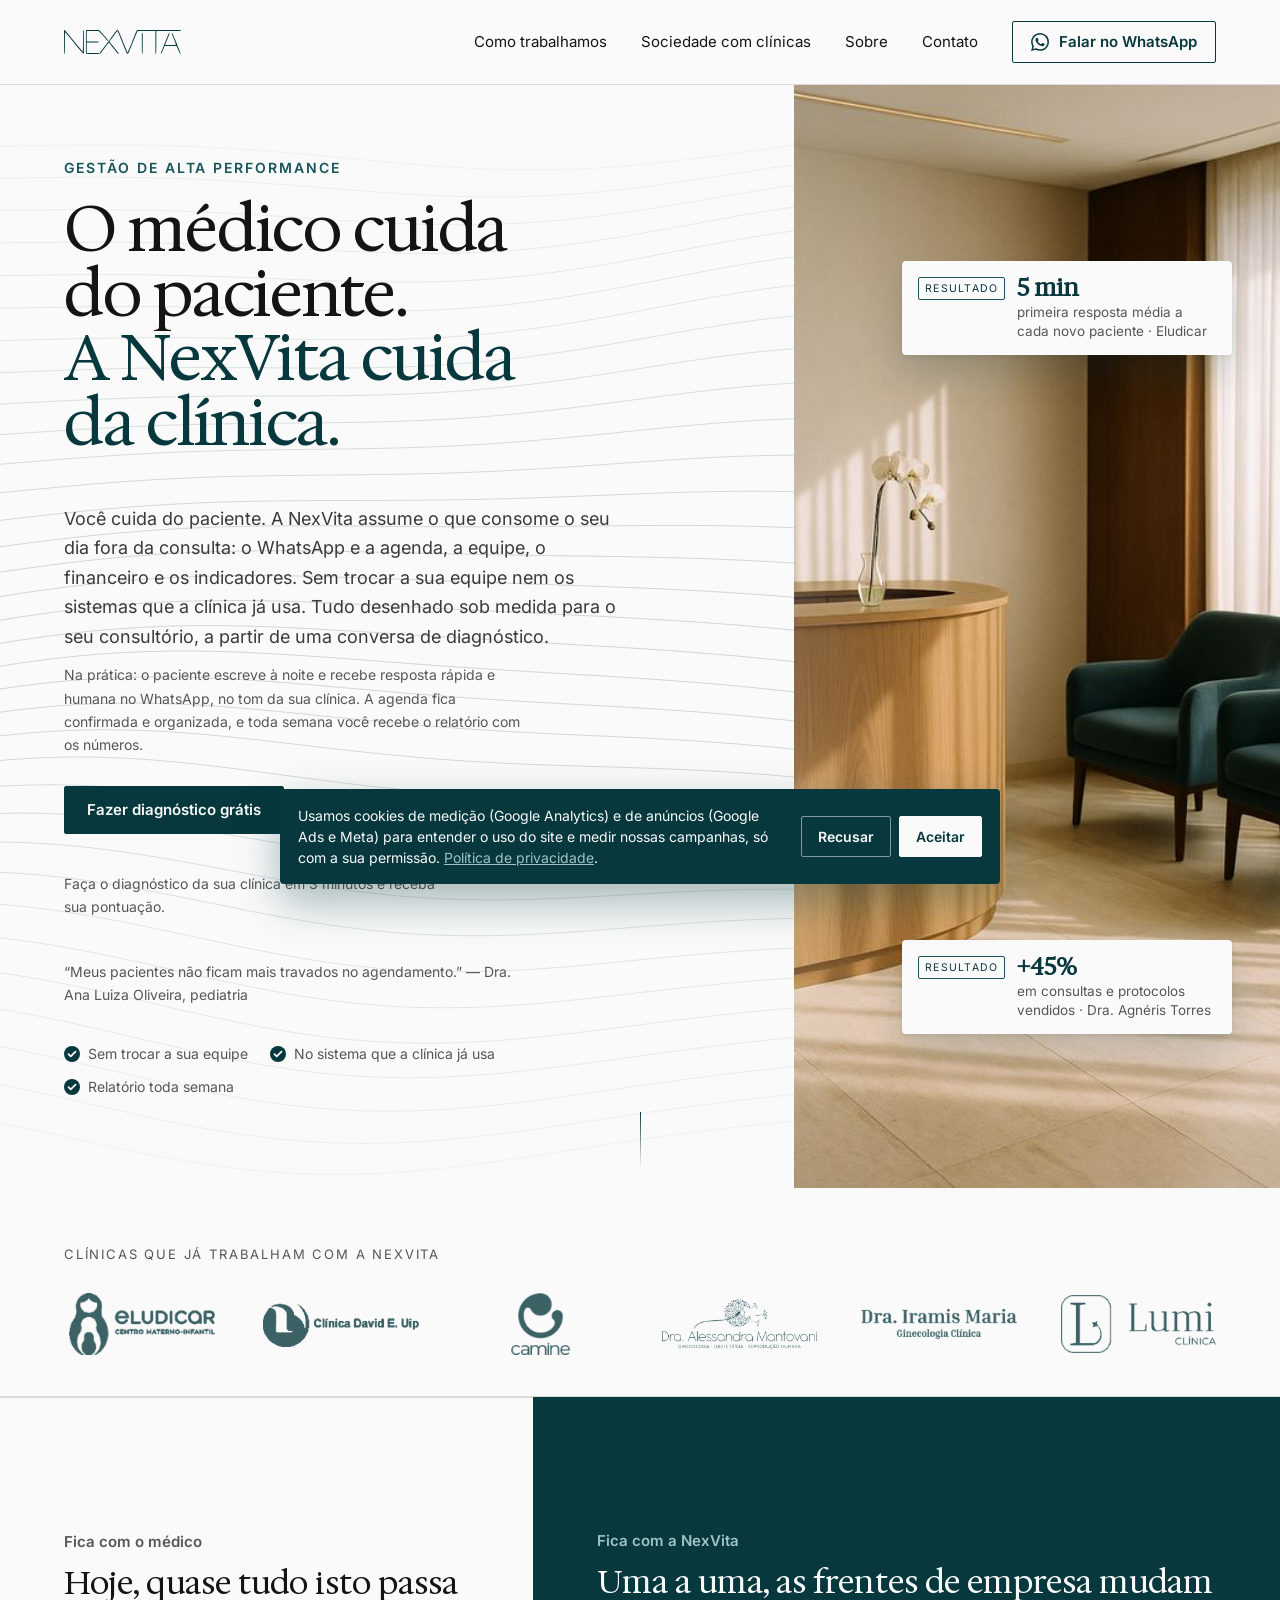
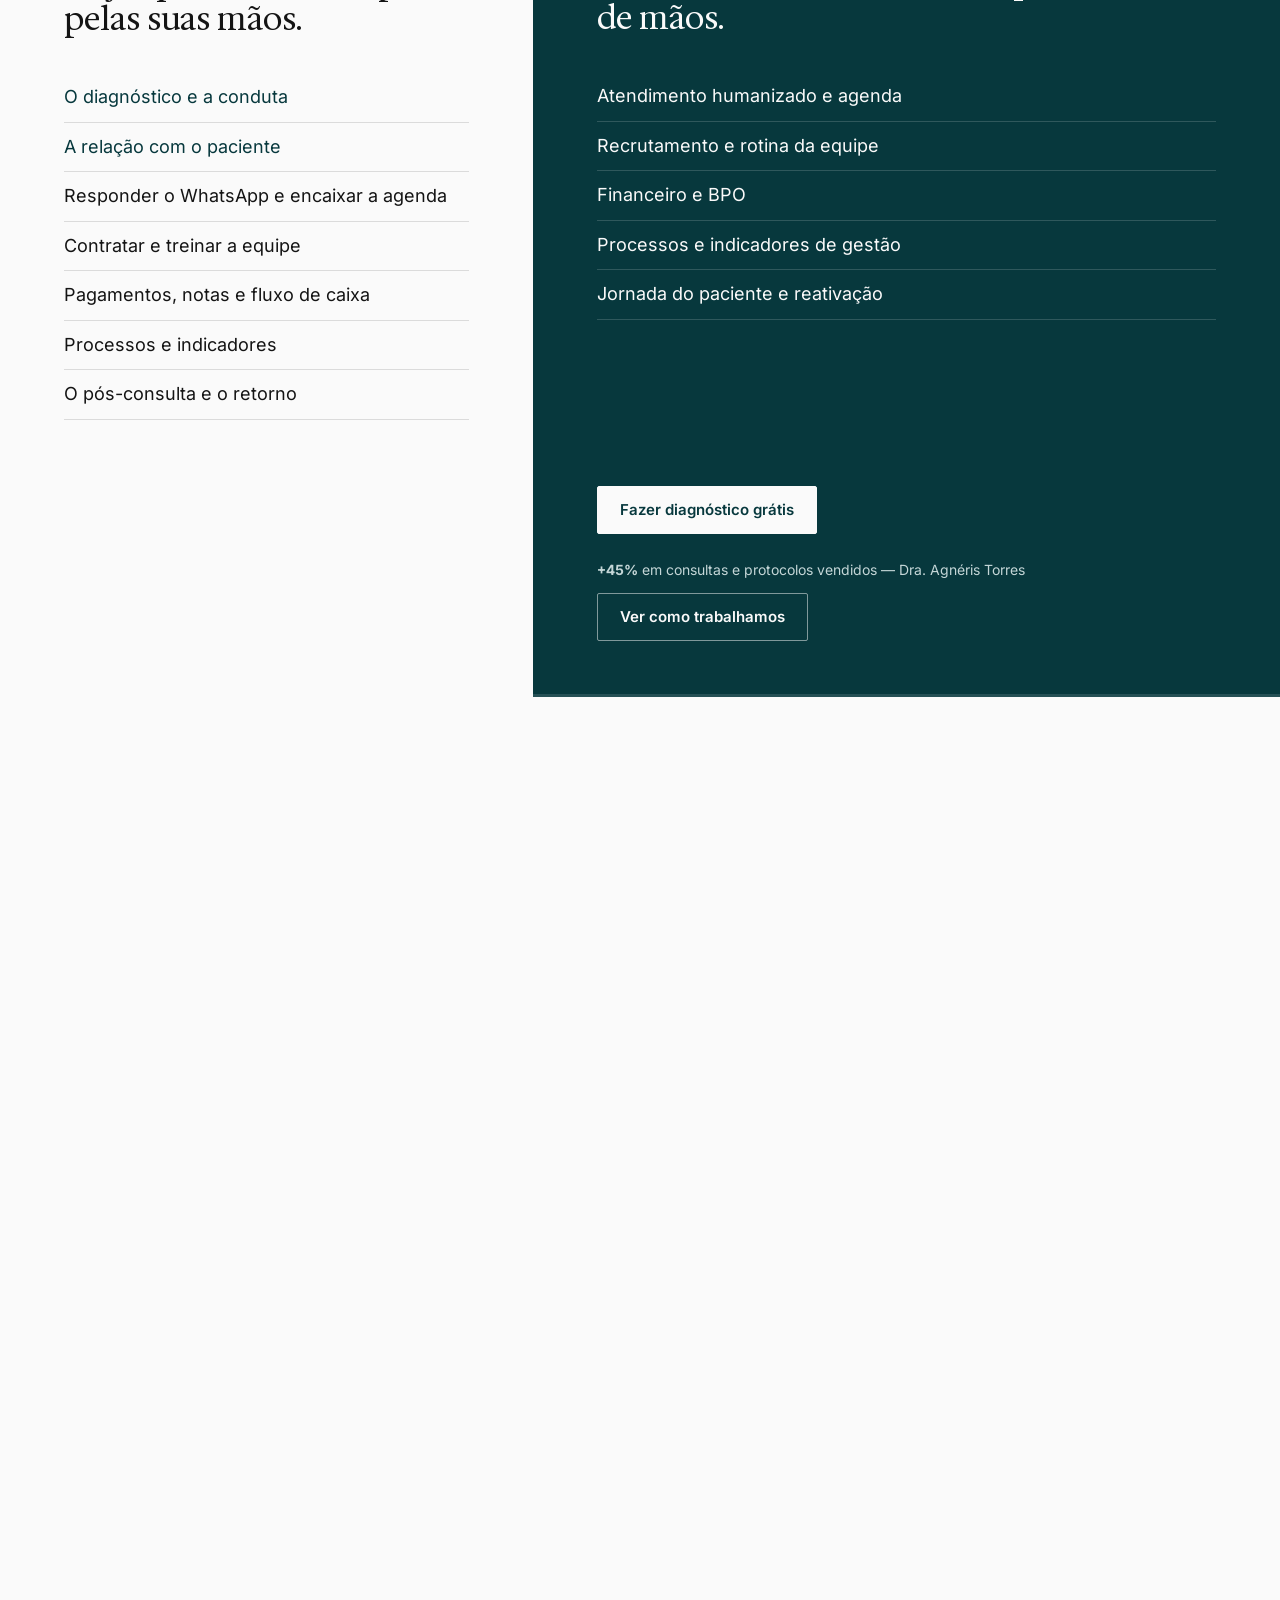
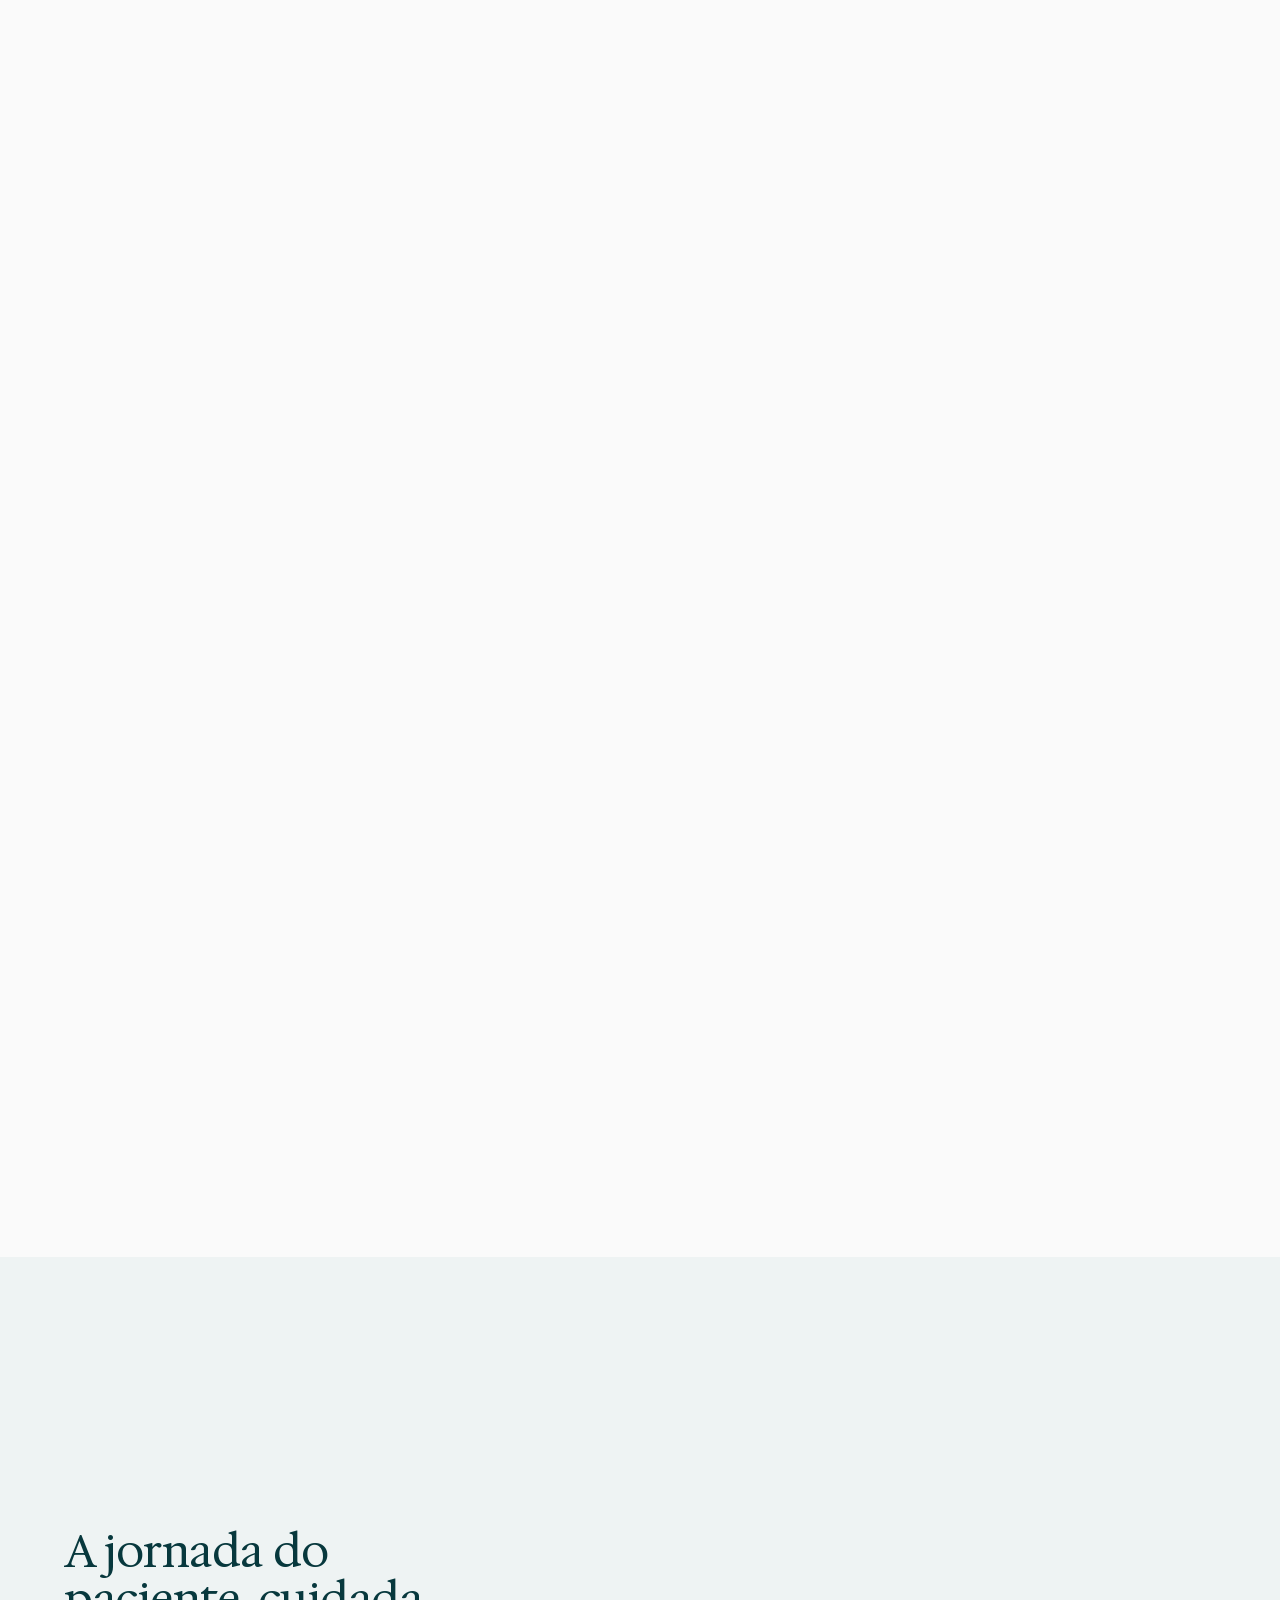
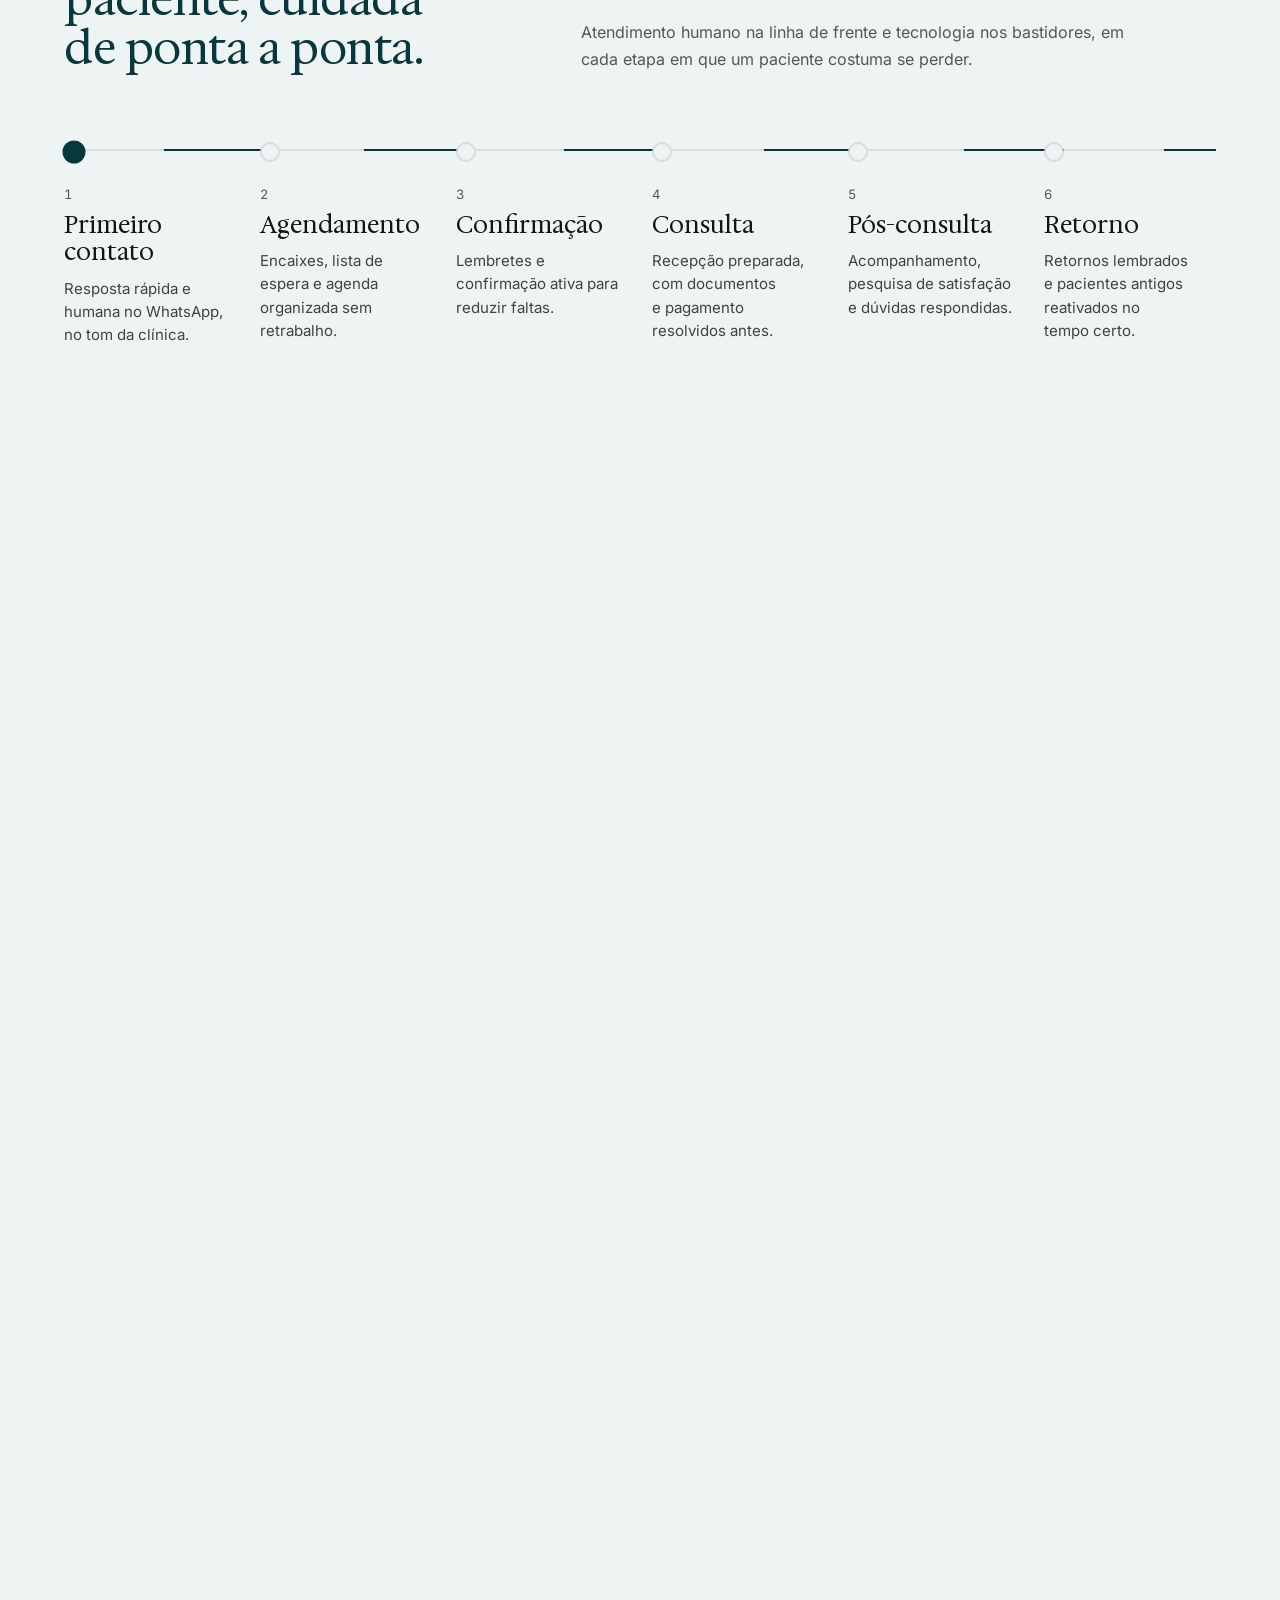
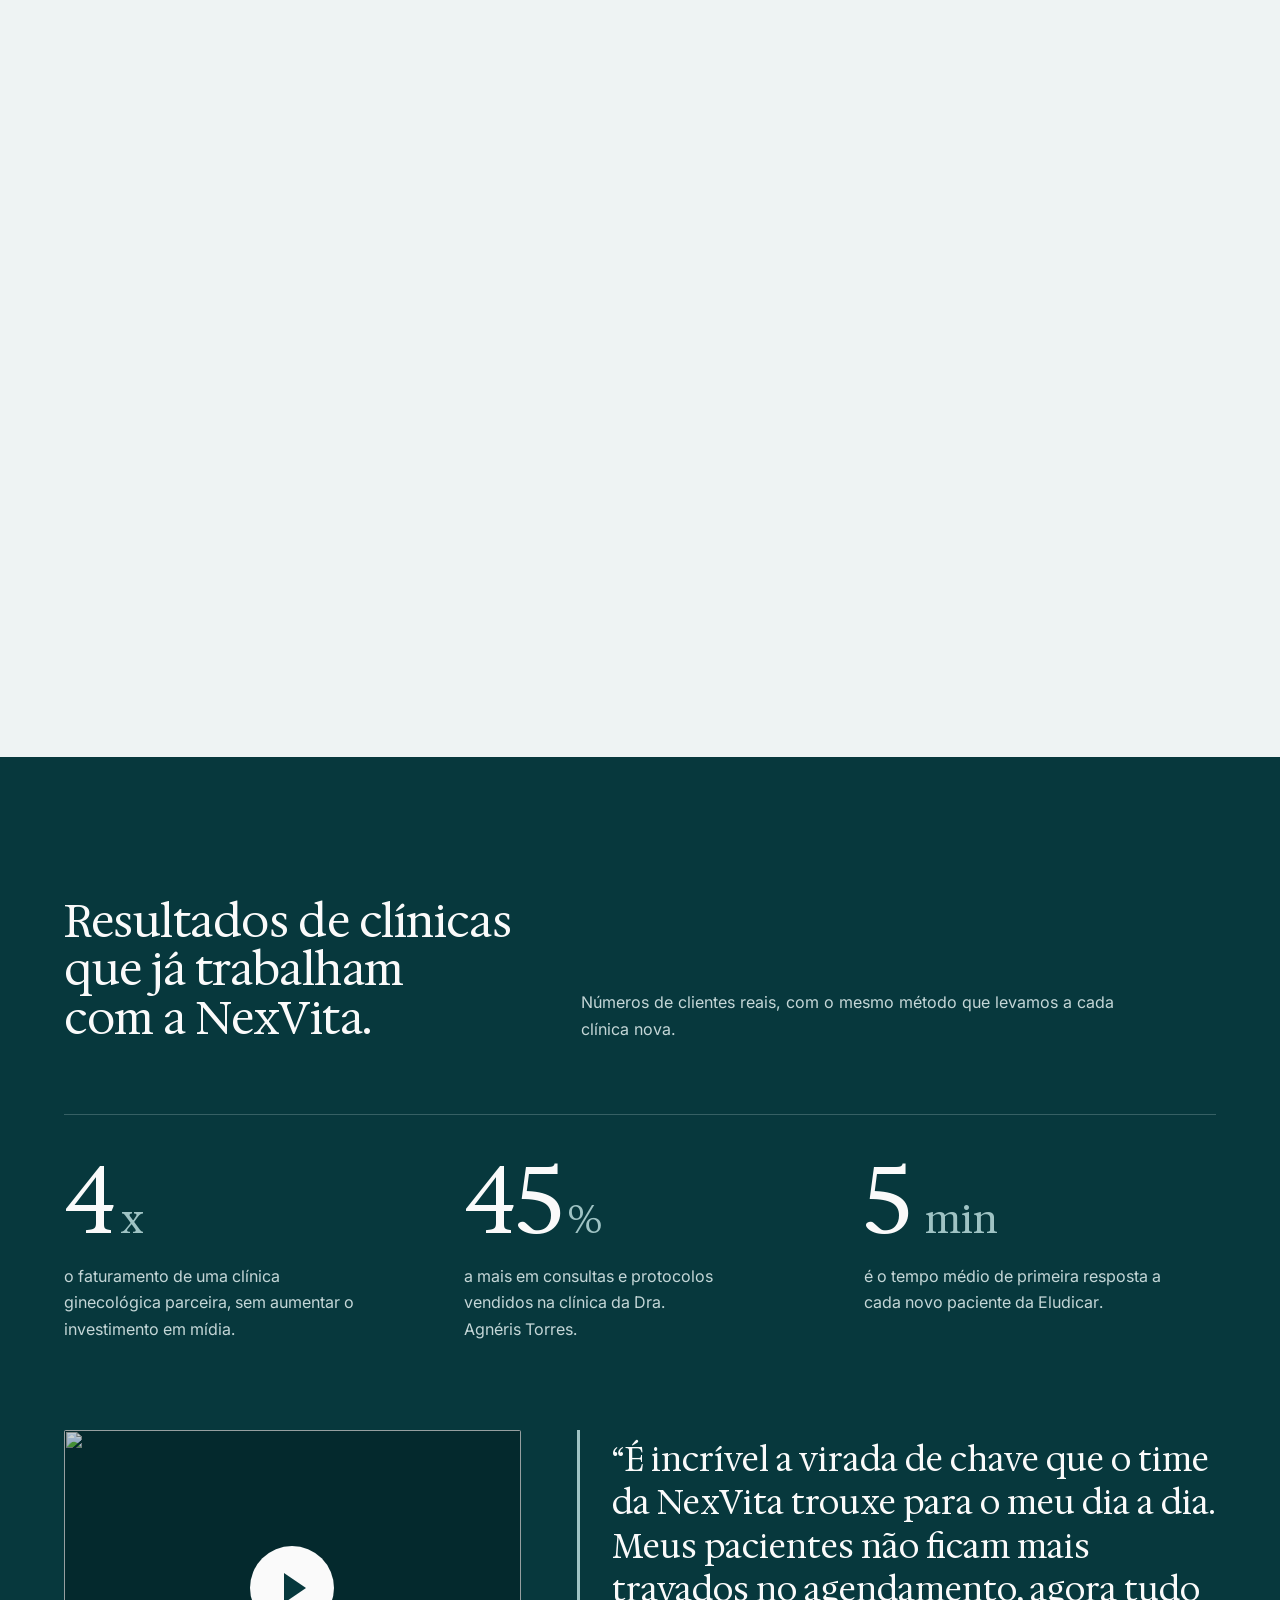
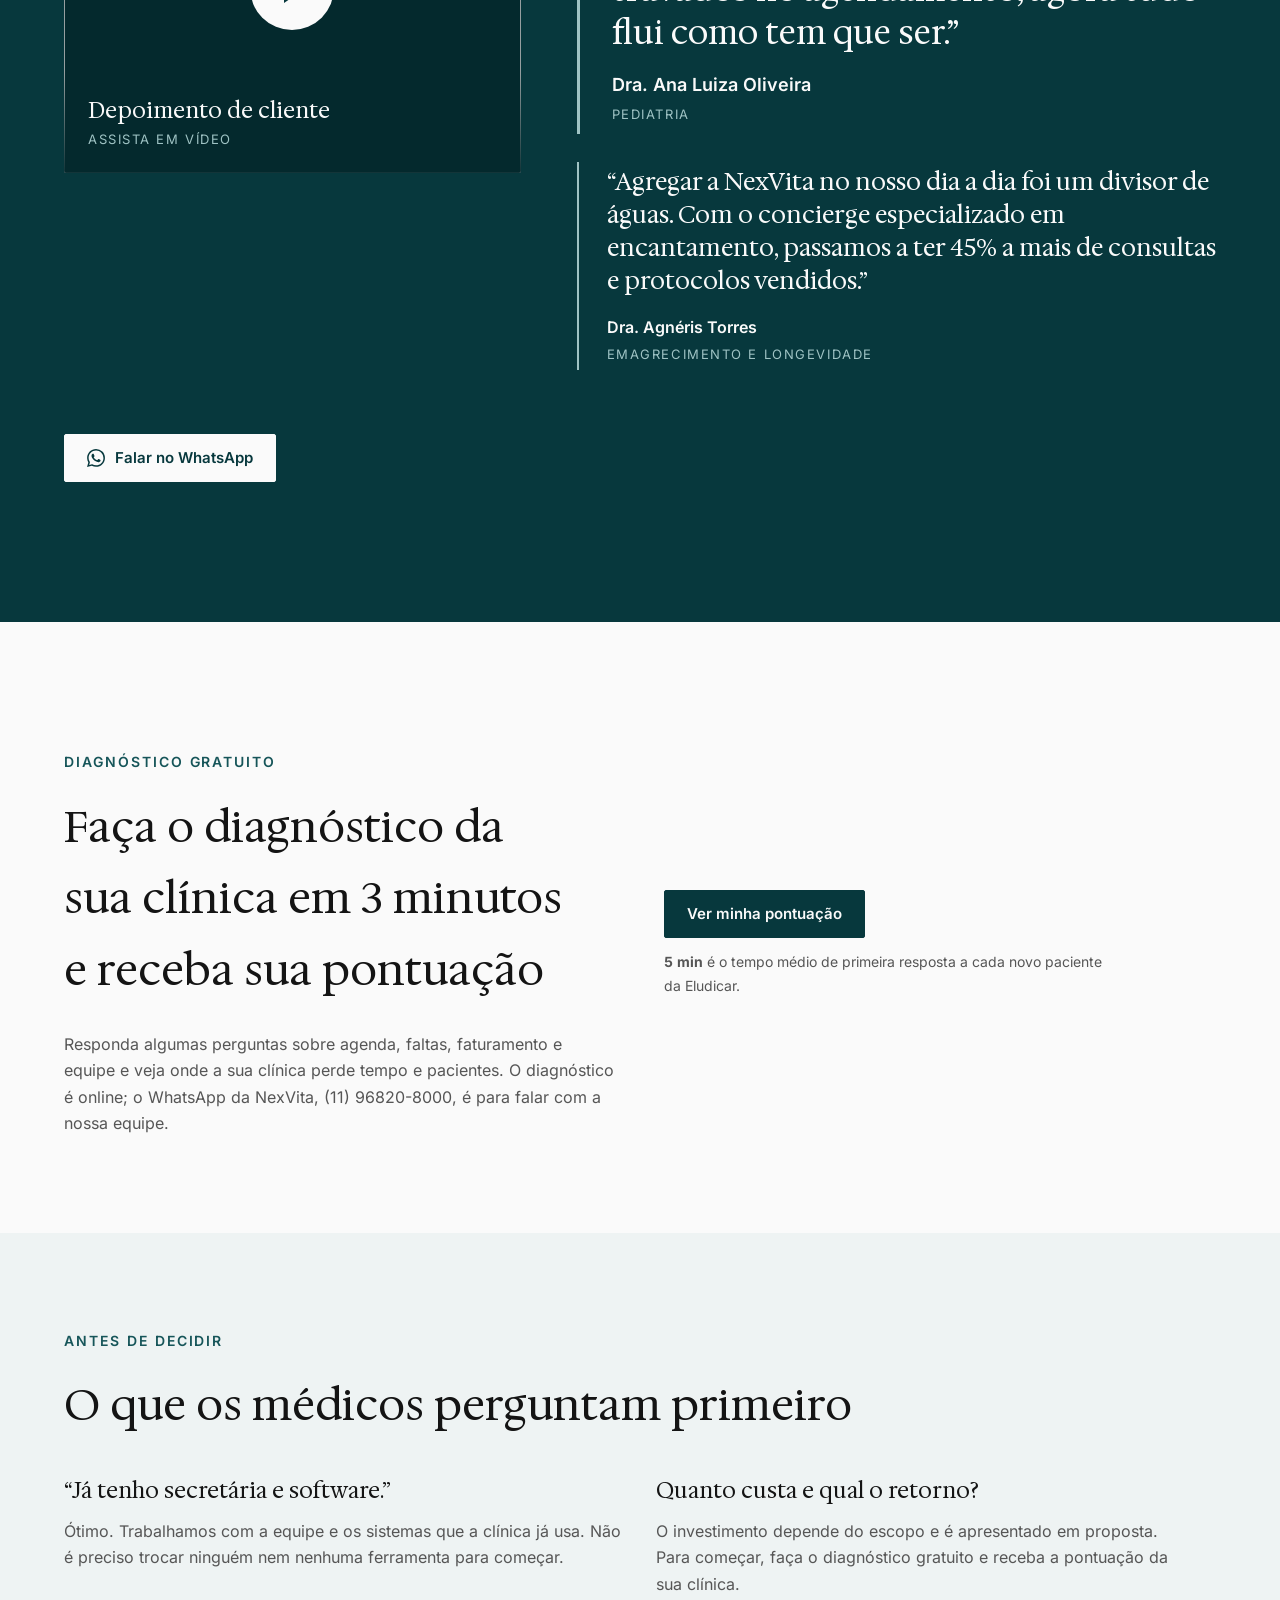
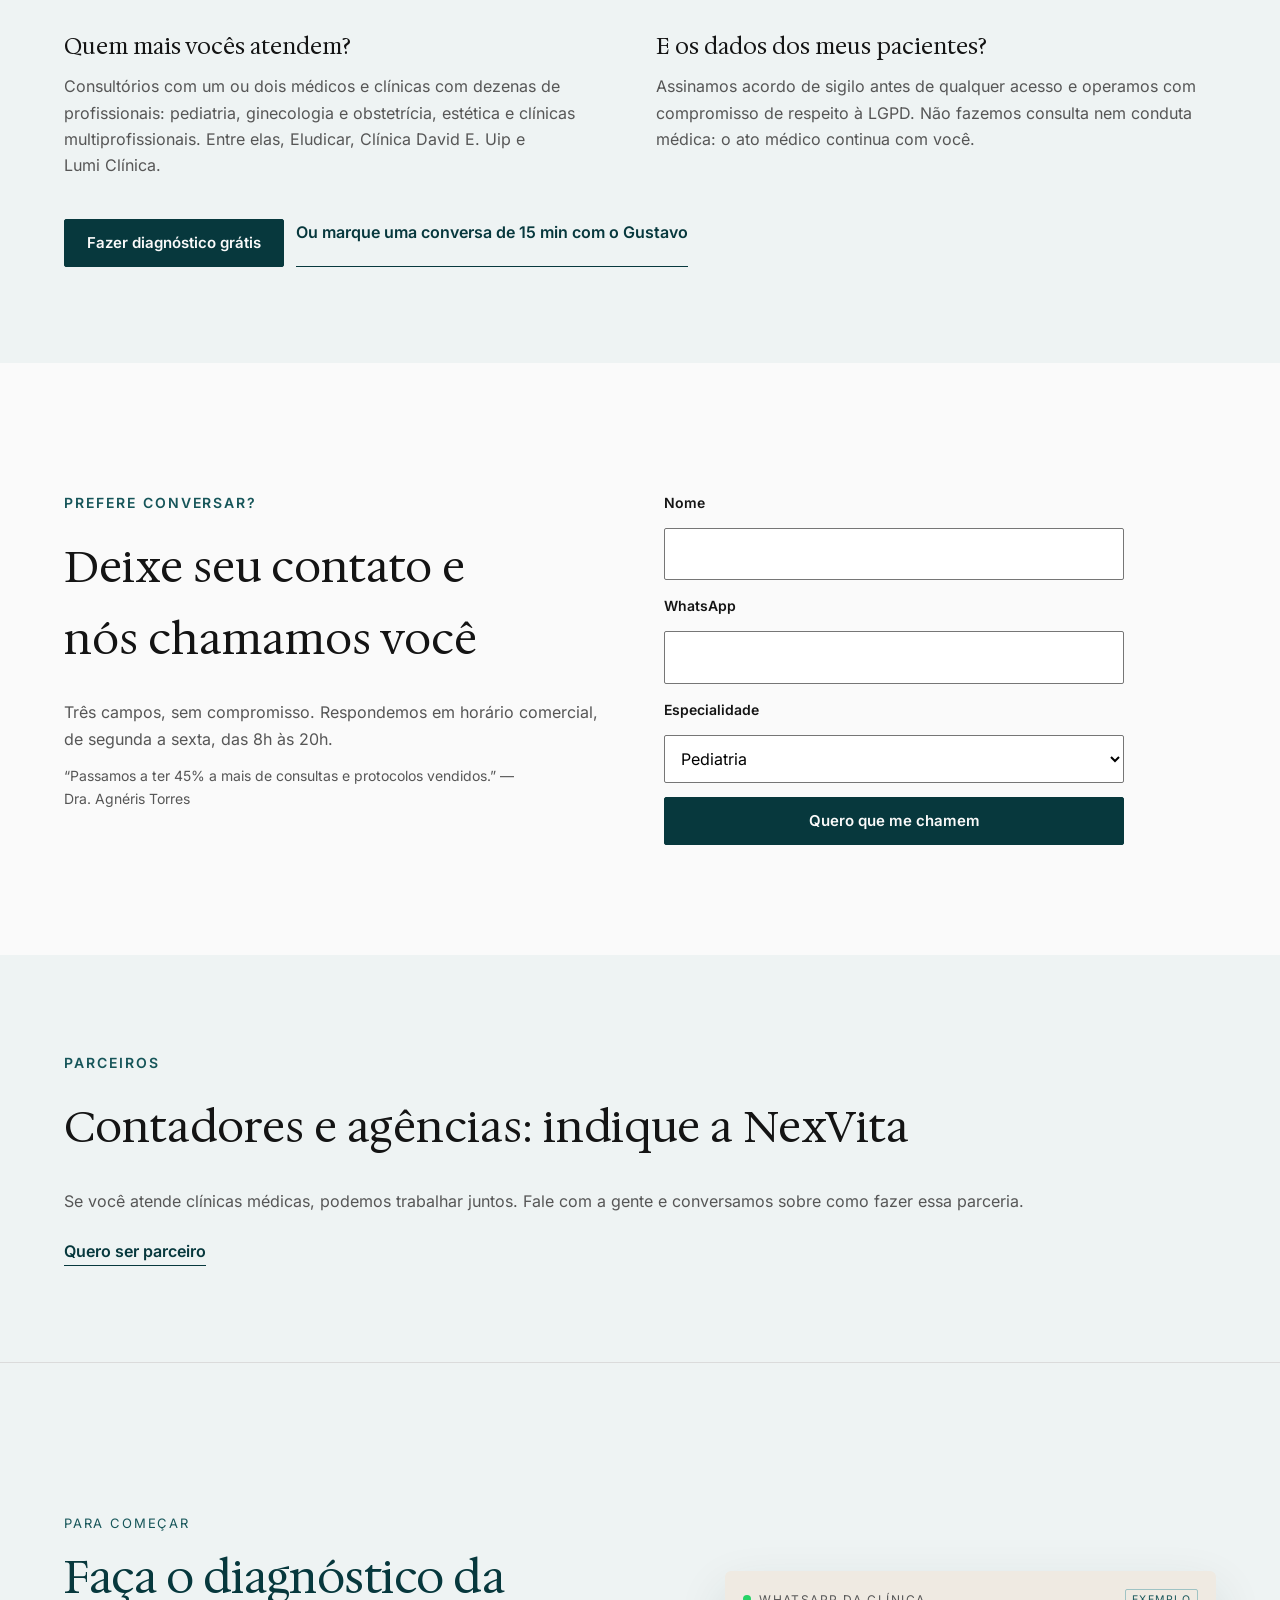
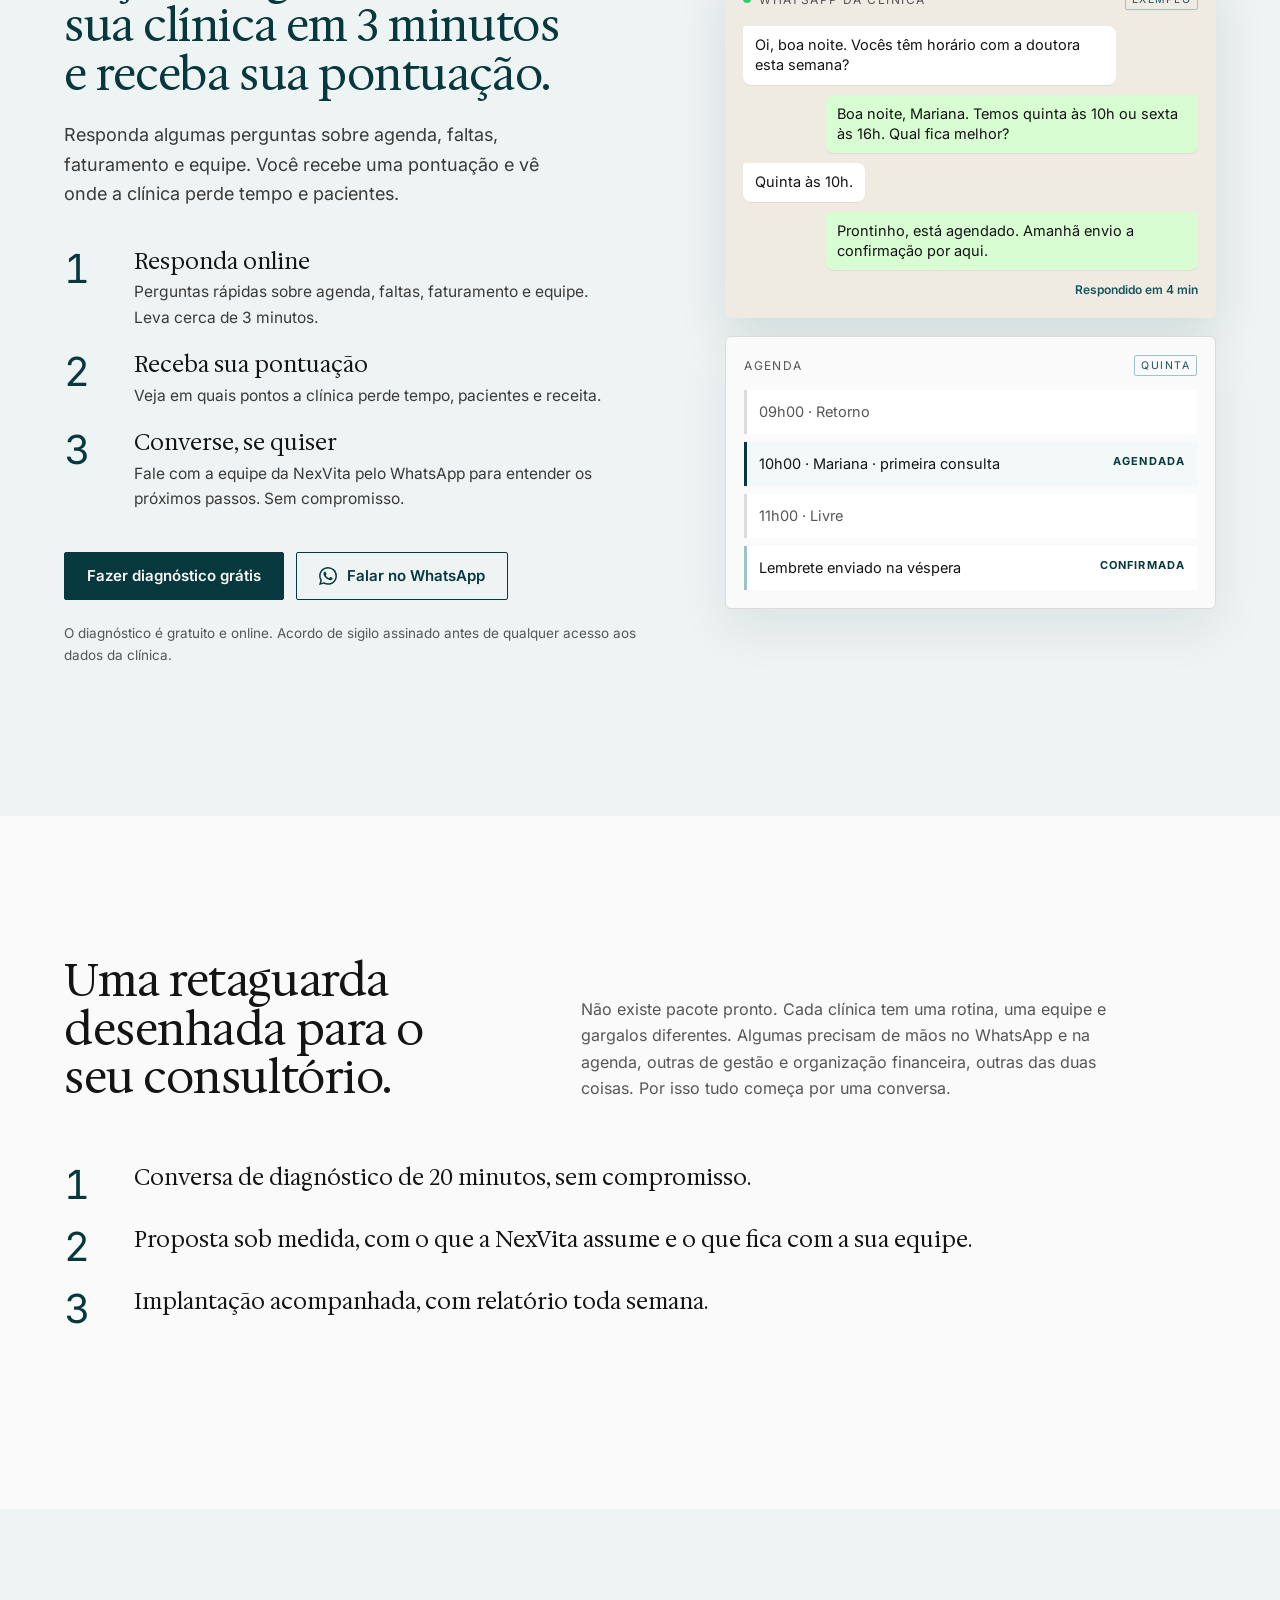
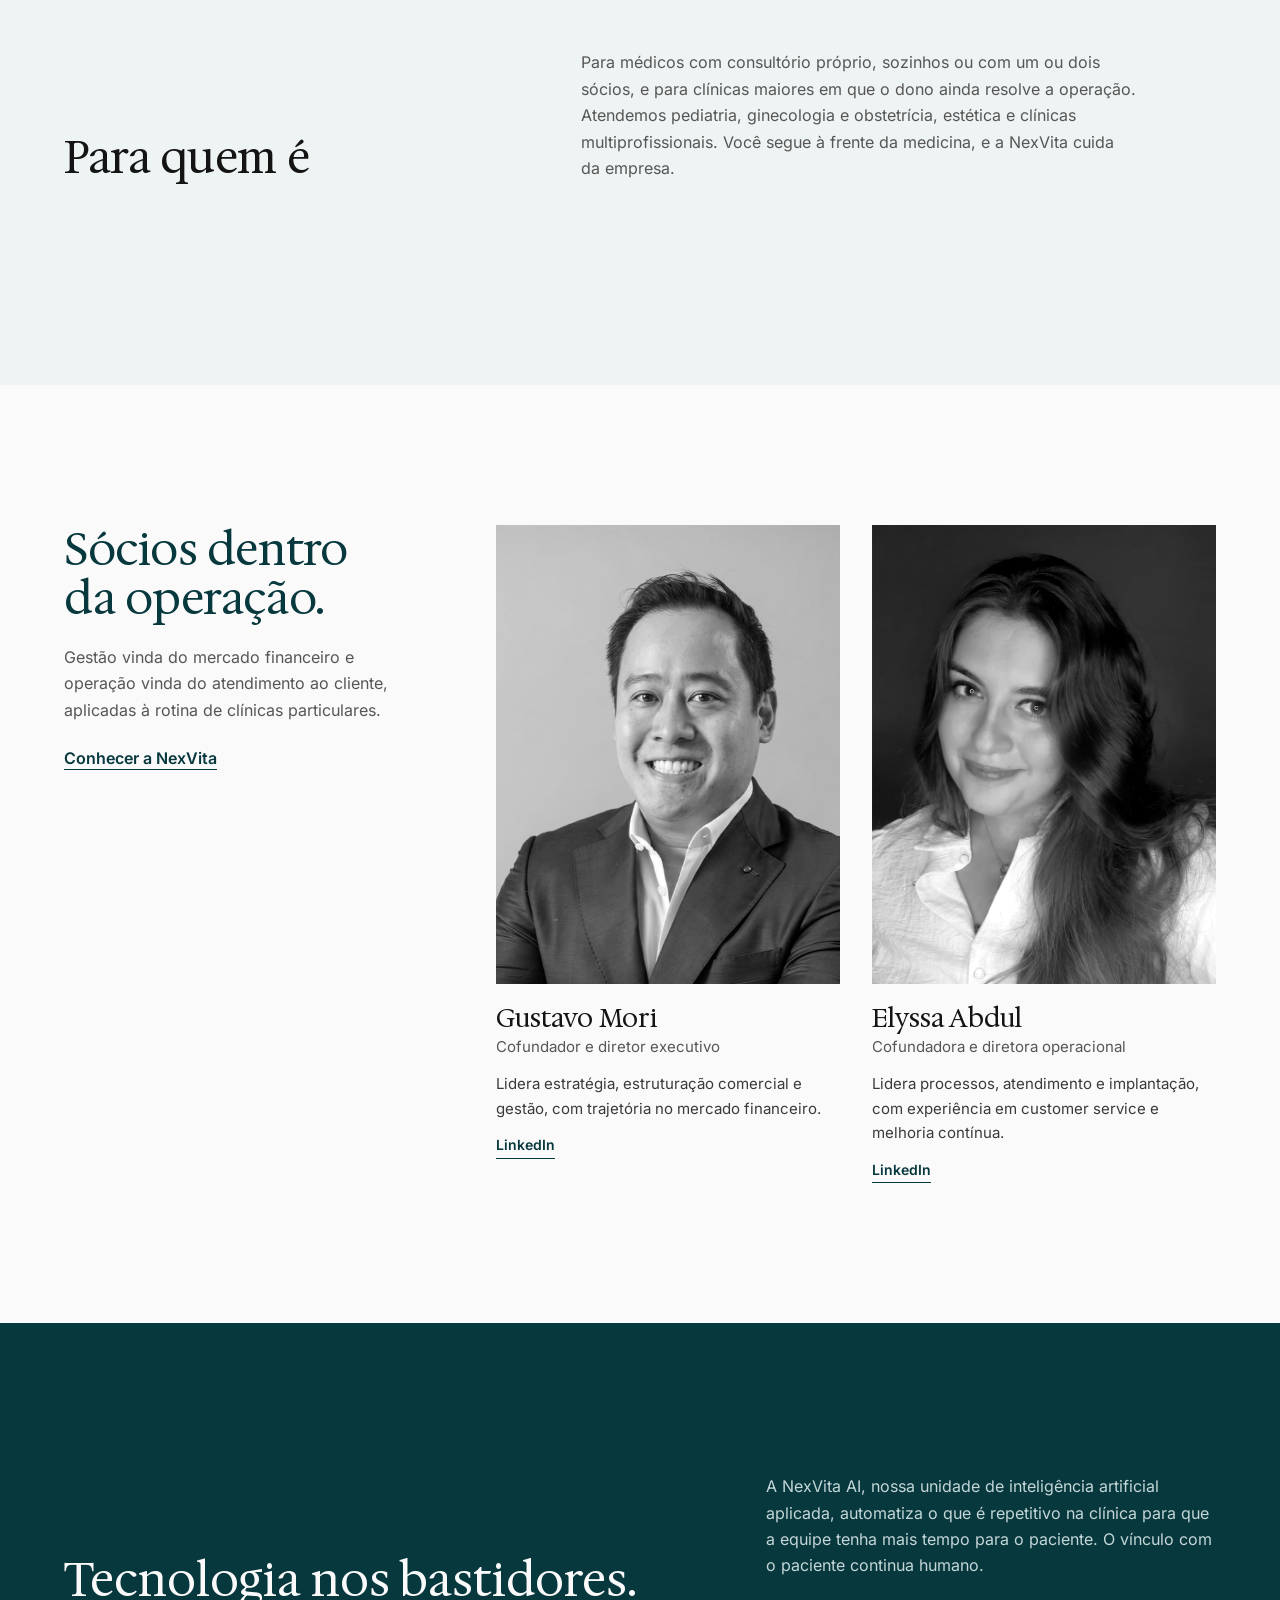
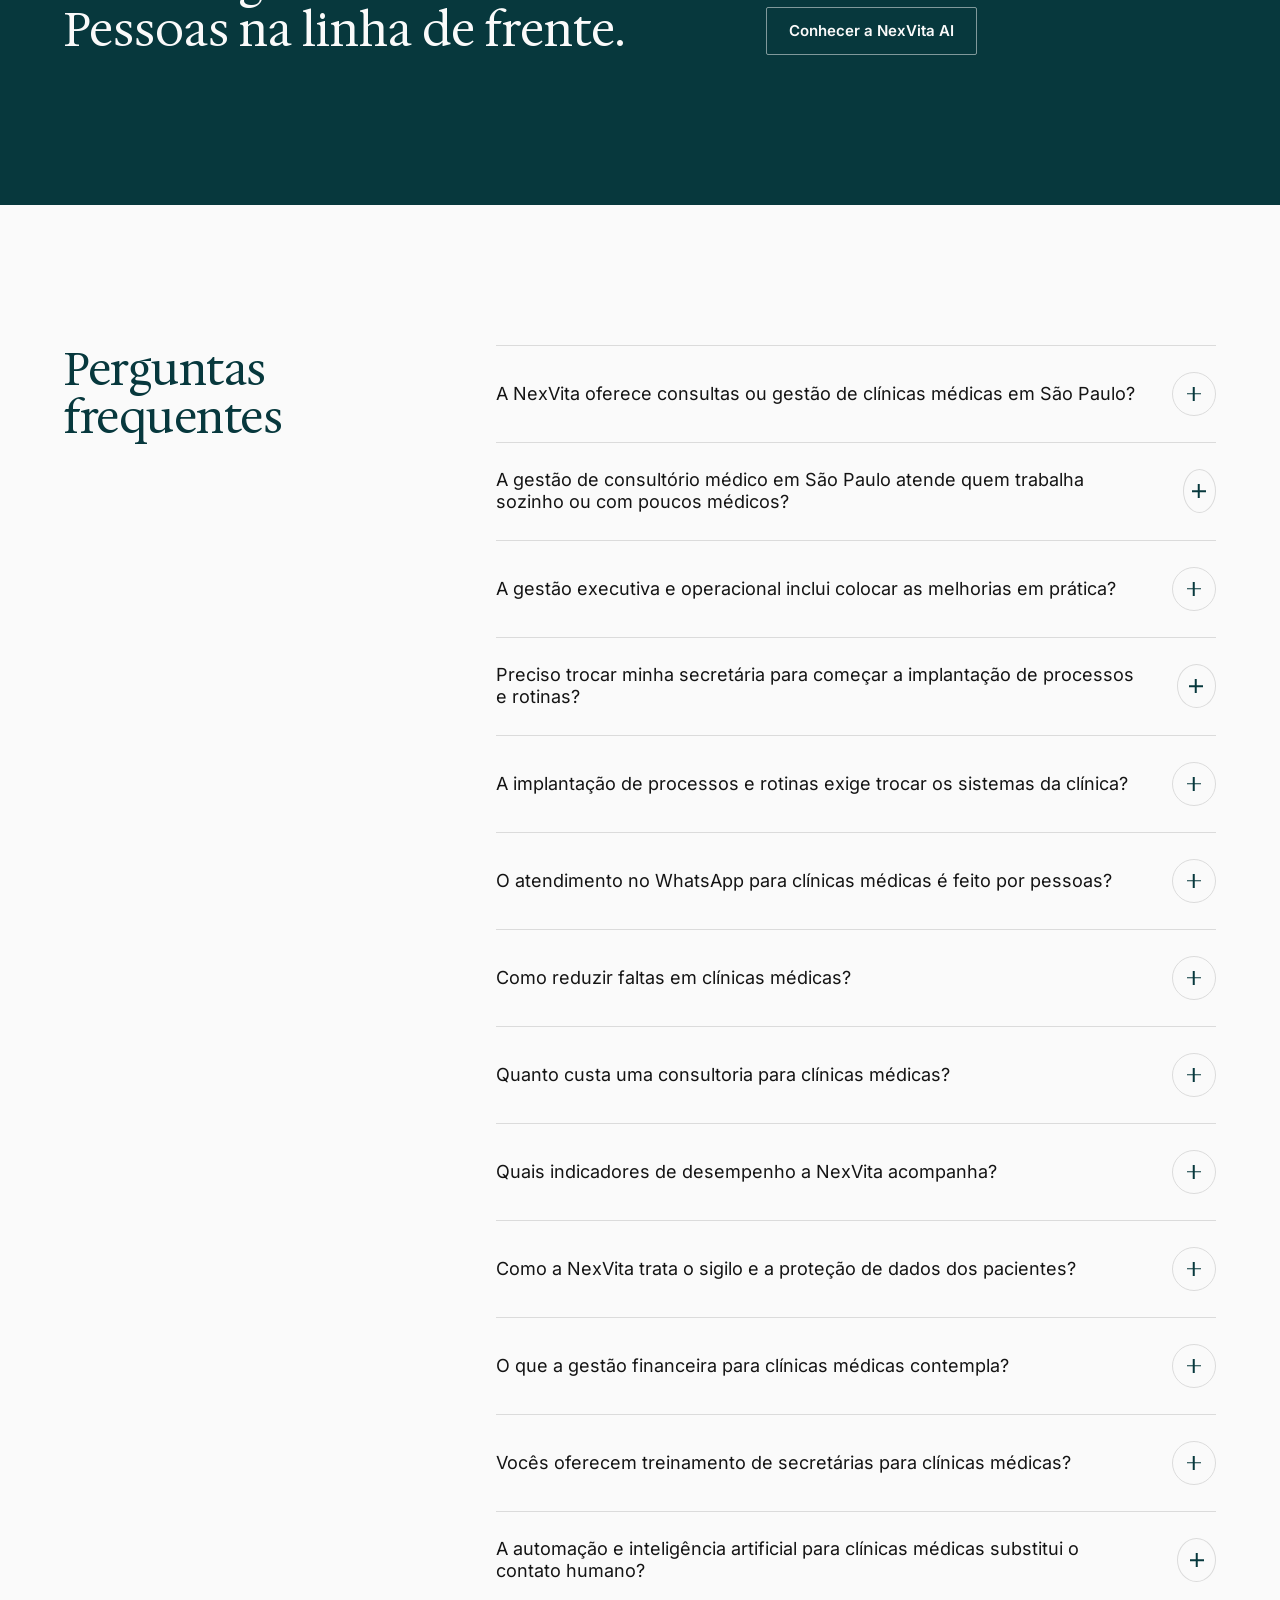
==== commit 012995f2: "Home: remove faixa repetida após 'Para quem é' (aprovado por Mori 10/11 10:01)" ====
--- a/index.html
+++ b/index.html
@@ -291,8 +291,6 @@
 <div class="head2 rv"><h2 class="h2">Para quem é</h2><p>Para médicos com consultório próprio, sozinhos ou com um ou dois sócios, e para clínicas maiores em que o dono ainda resolve a operação. Atendemos pediatria, ginecologia e obstetrícia, estética e clínicas multiprofissionais. Você segue à frente da medicina, e a NexVita cuida da empresa.</p></div>
 </div></section>
 
-<section class="bleed" data-parallax><div class="pl"><img src="assets/img/f-espera-1600.jpg" srcset="assets/img/f-espera-900.jpg 900w, assets/img/f-espera-1600.jpg 1600w" sizes="100vw" width="1600" height="1067" alt="Sala de espera de uma clínica à tarde" loading="lazy" decoding="async"></div><div class="wrap"><div class="statement rv">Atendemos de consultórios com um ou dois médicos a clínicas com dezenas de profissionais, com experiência em pediatria, ginecologia e obstetrícia, estética e clínicas multiprofissionais.</div></div></section>
-
 <section class="sec"><div class="wrap split2">
 <div class="stickyhead"><h2 class="h2 petro rv">Sócios dentro da operação.</h2><p class="rv d1">Gestão vinda do mercado financeiro e operação vinda do atendimento ao cliente, aplicadas à rotina de clínicas particulares.</p><p class="rv d2"><a class="textlink" href="sobre/">Conhecer a NexVita</a></p></div>
 <div class="people">
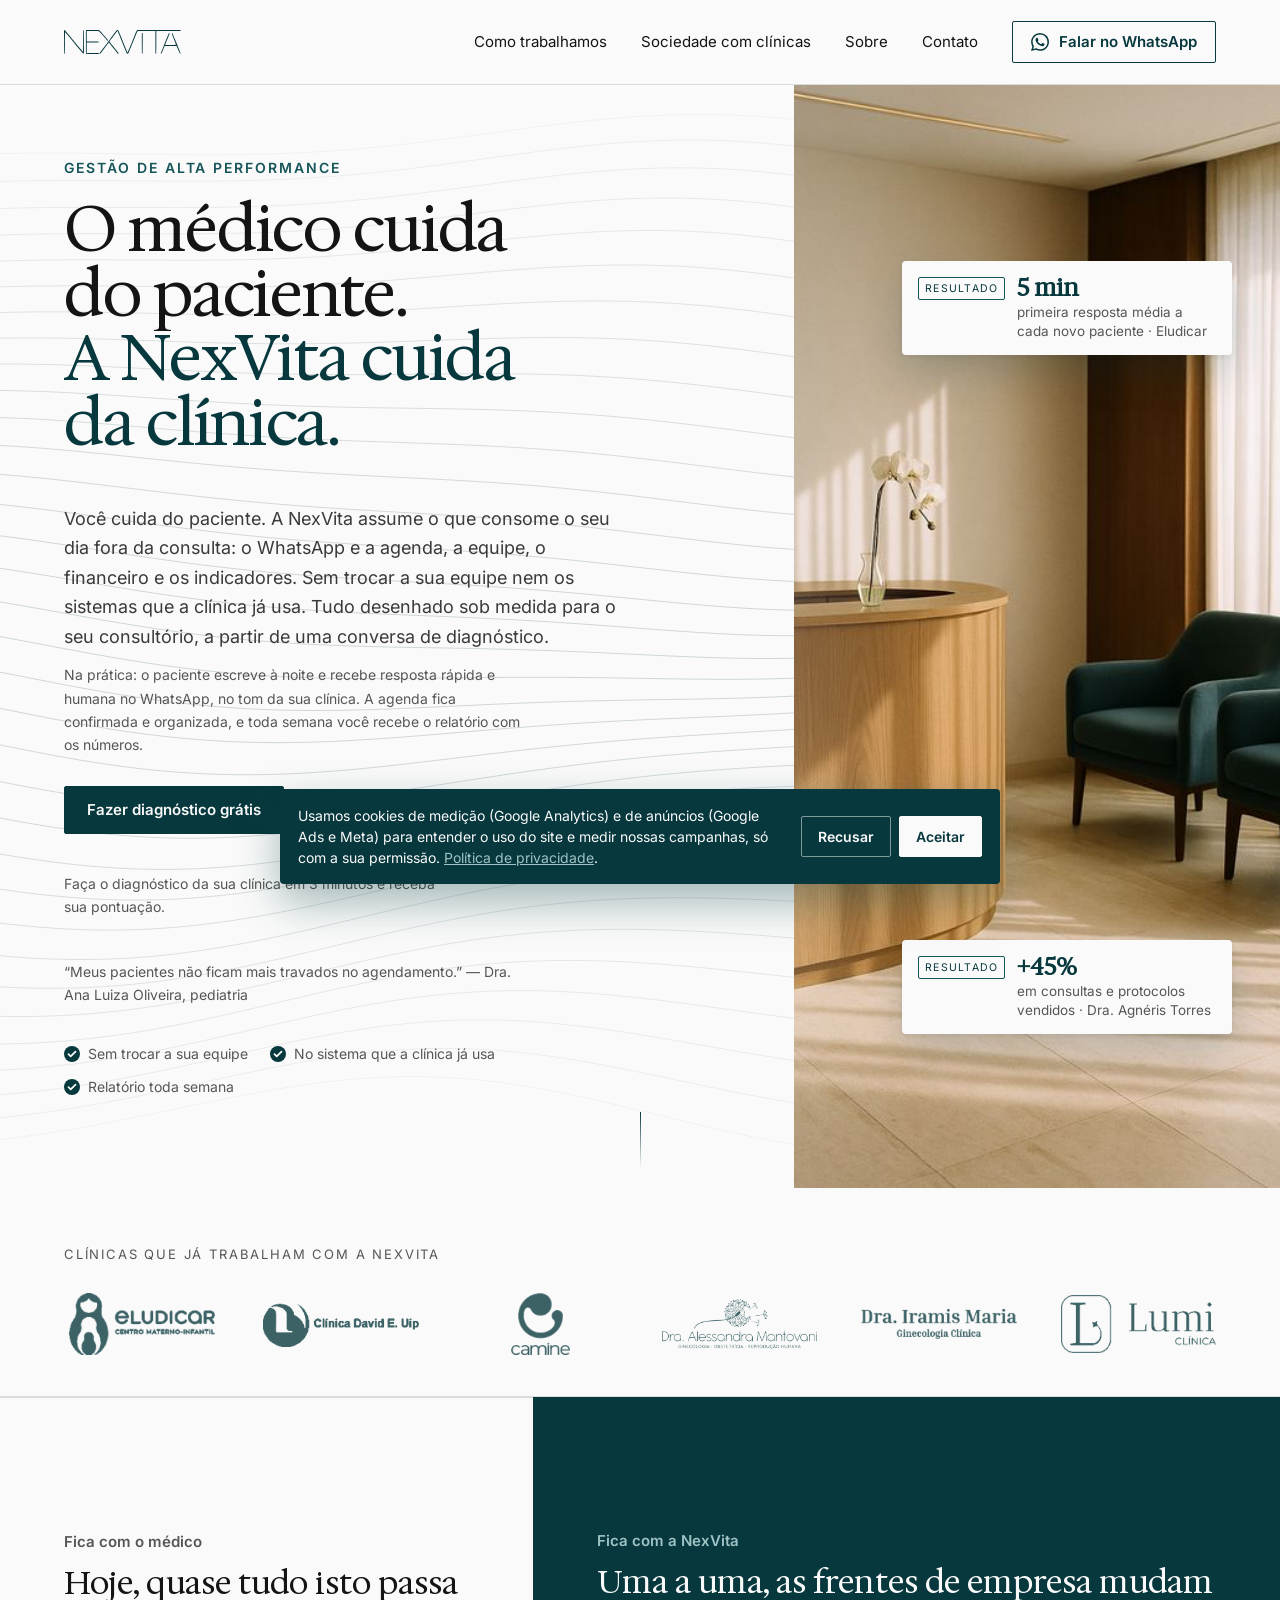
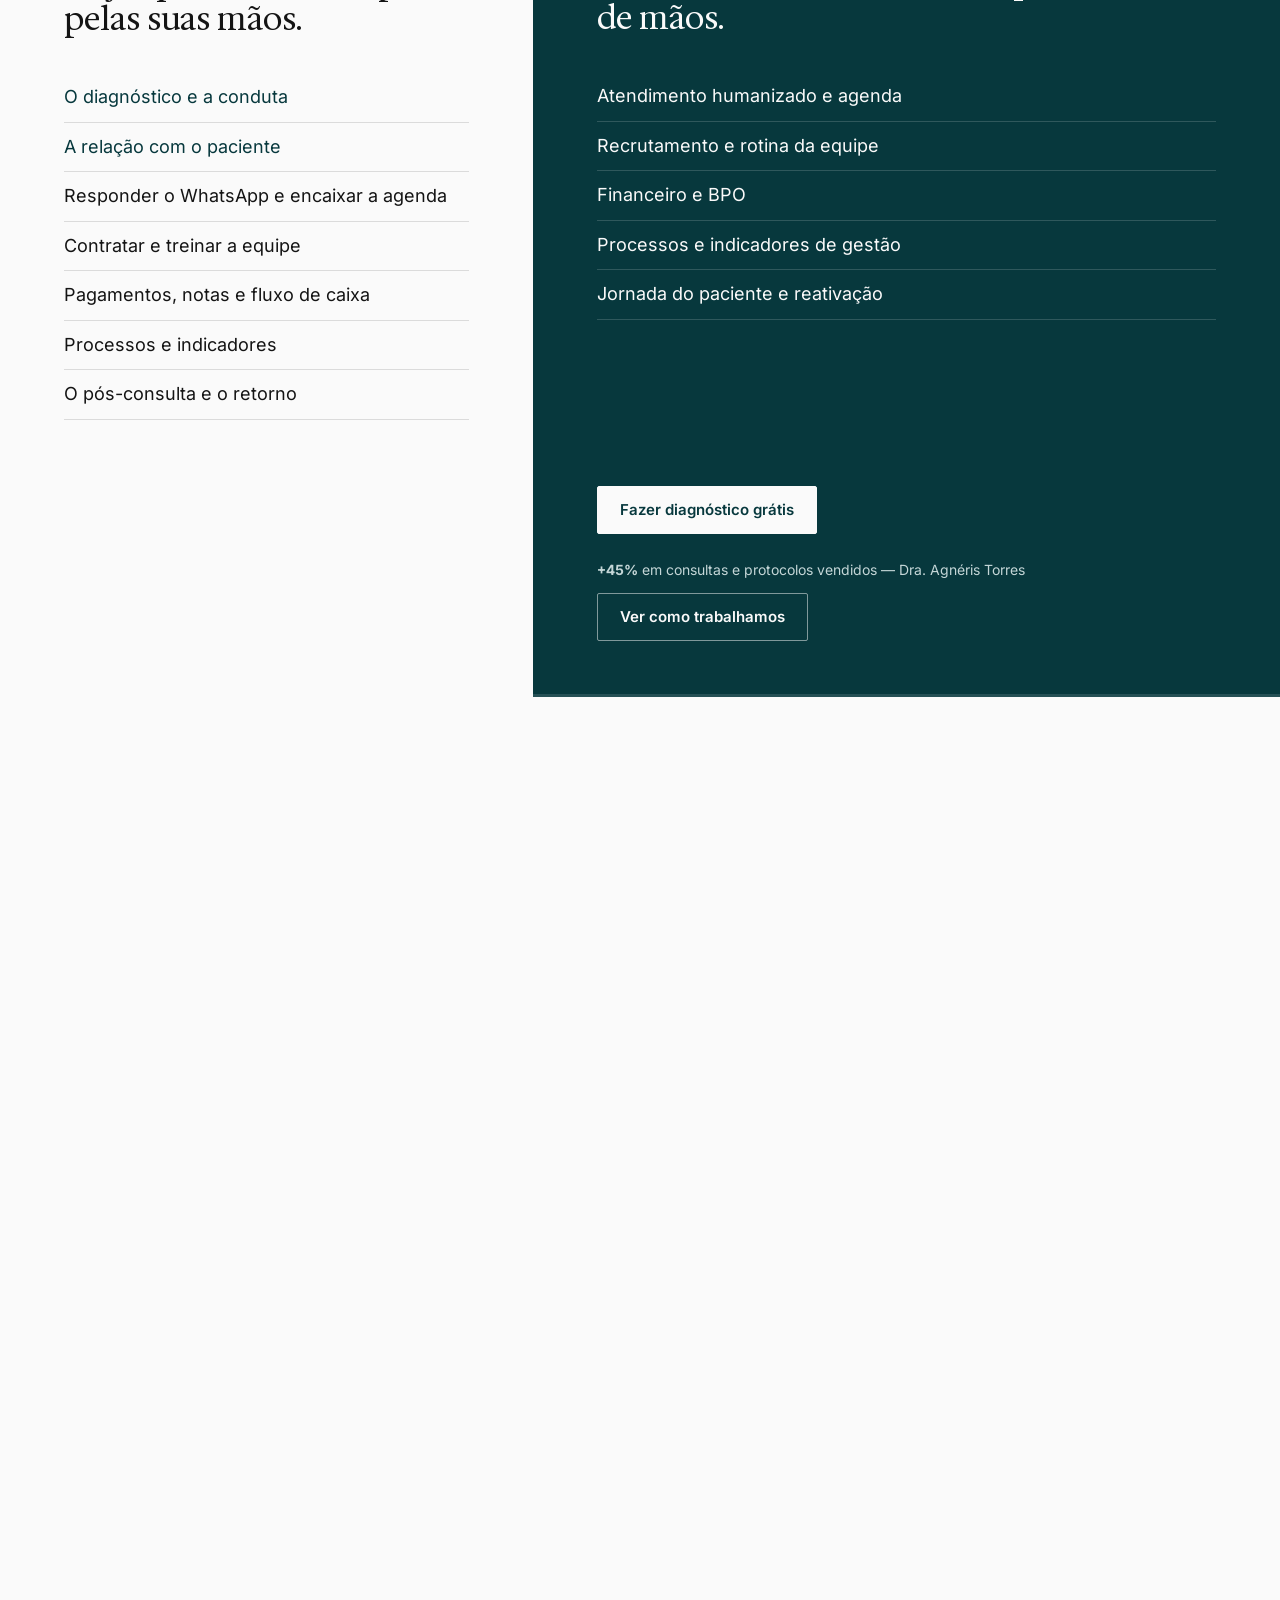
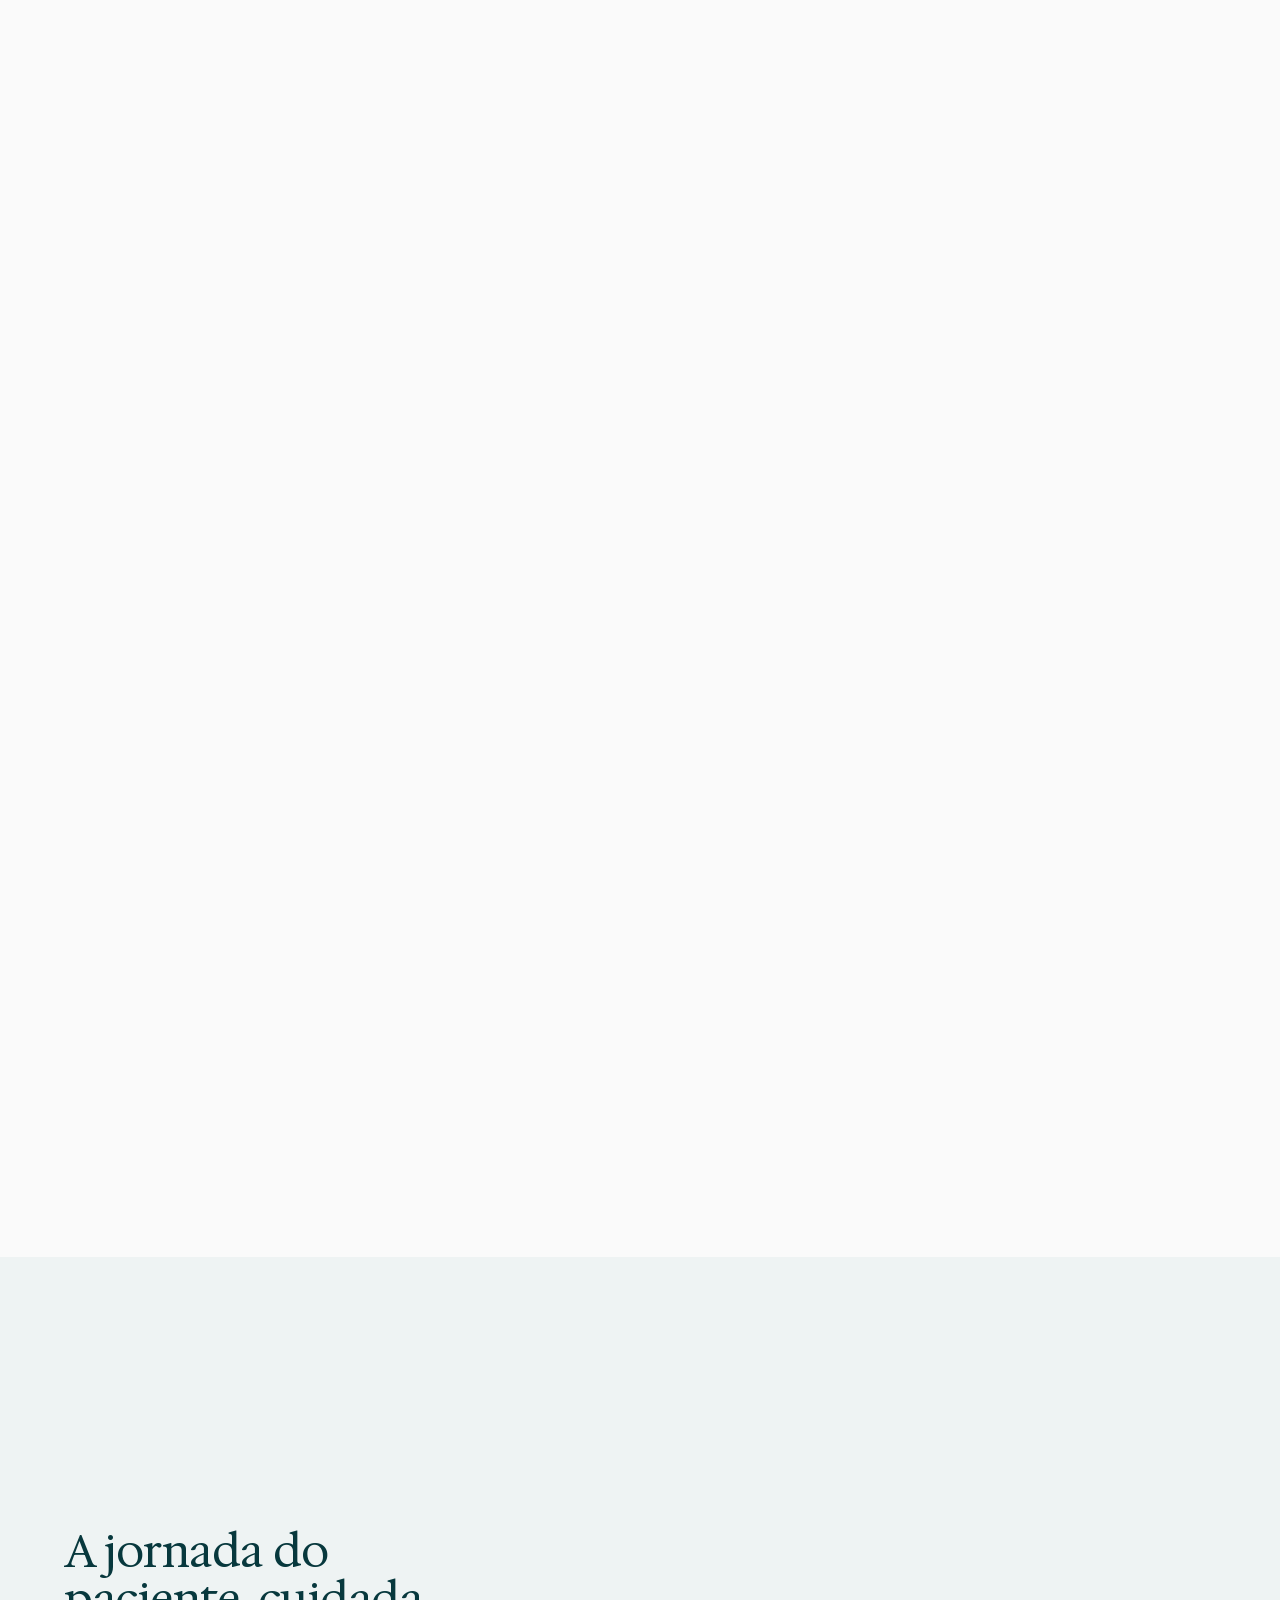
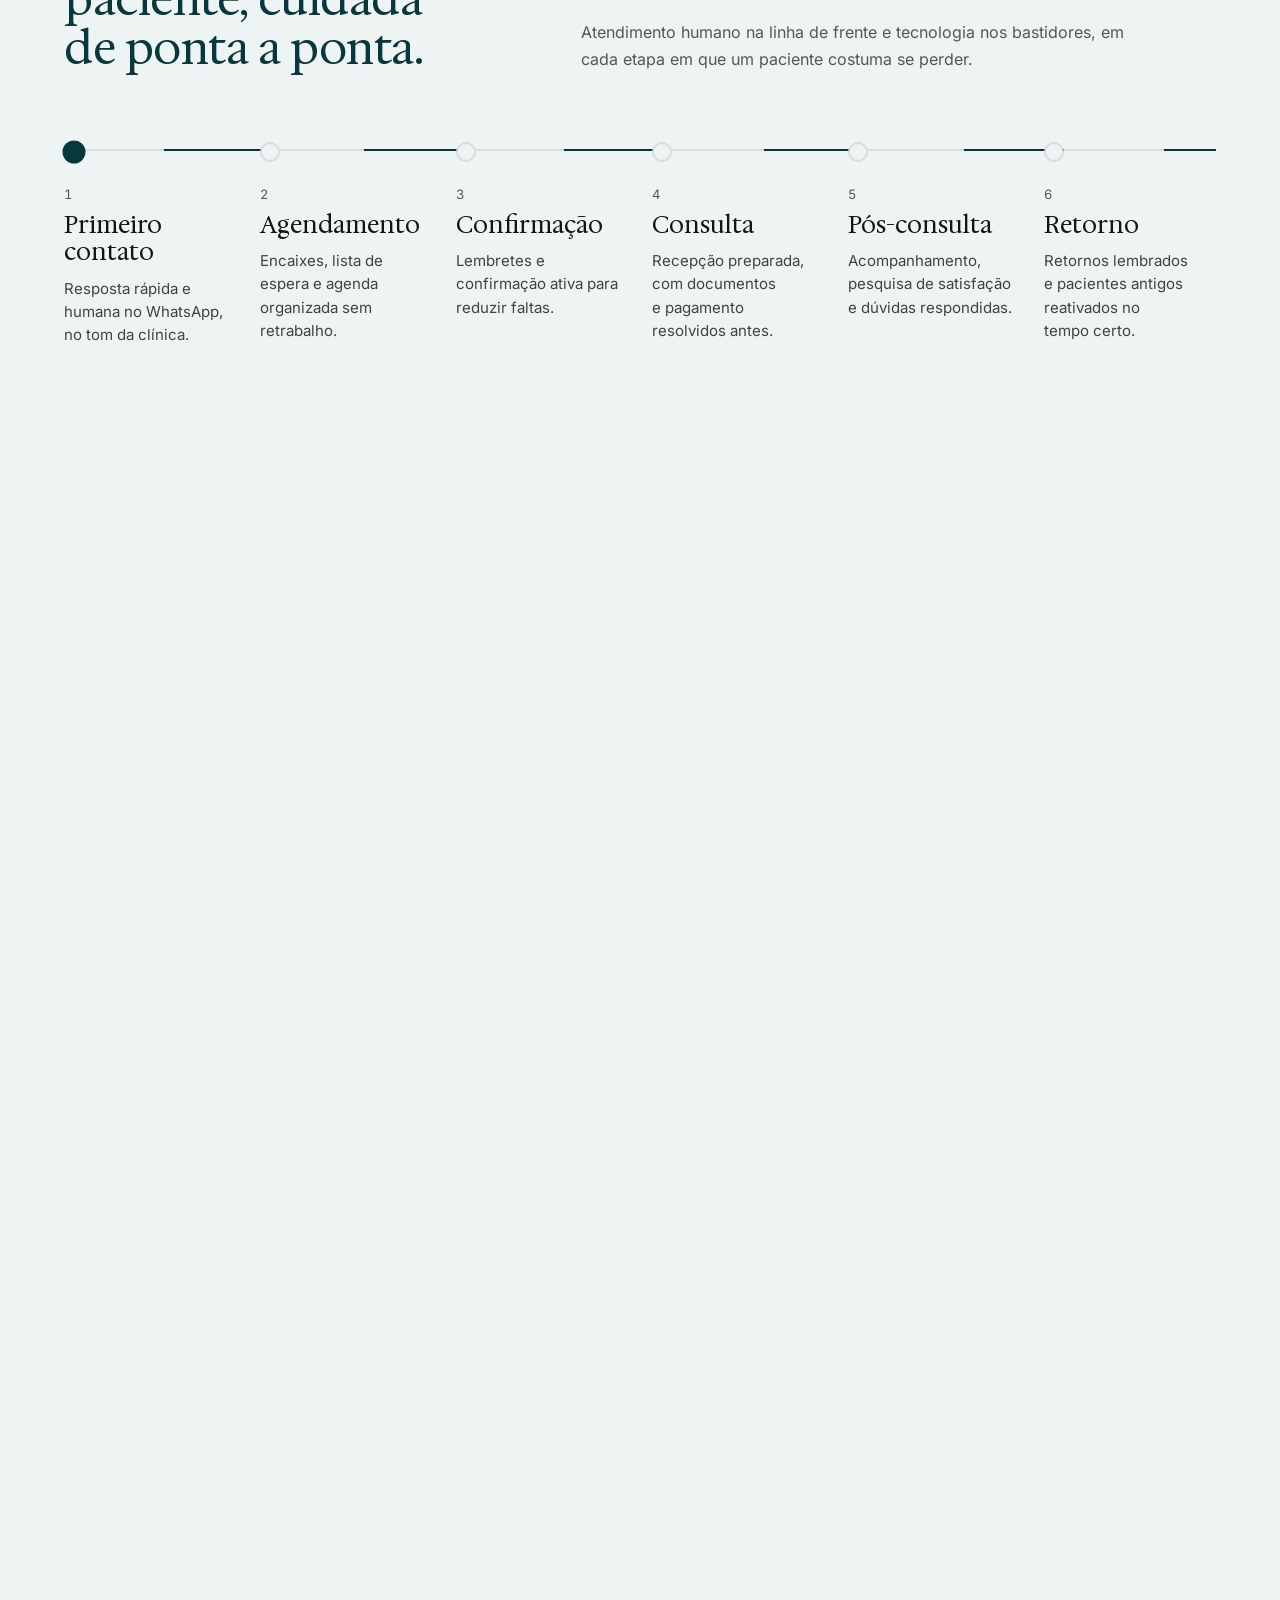
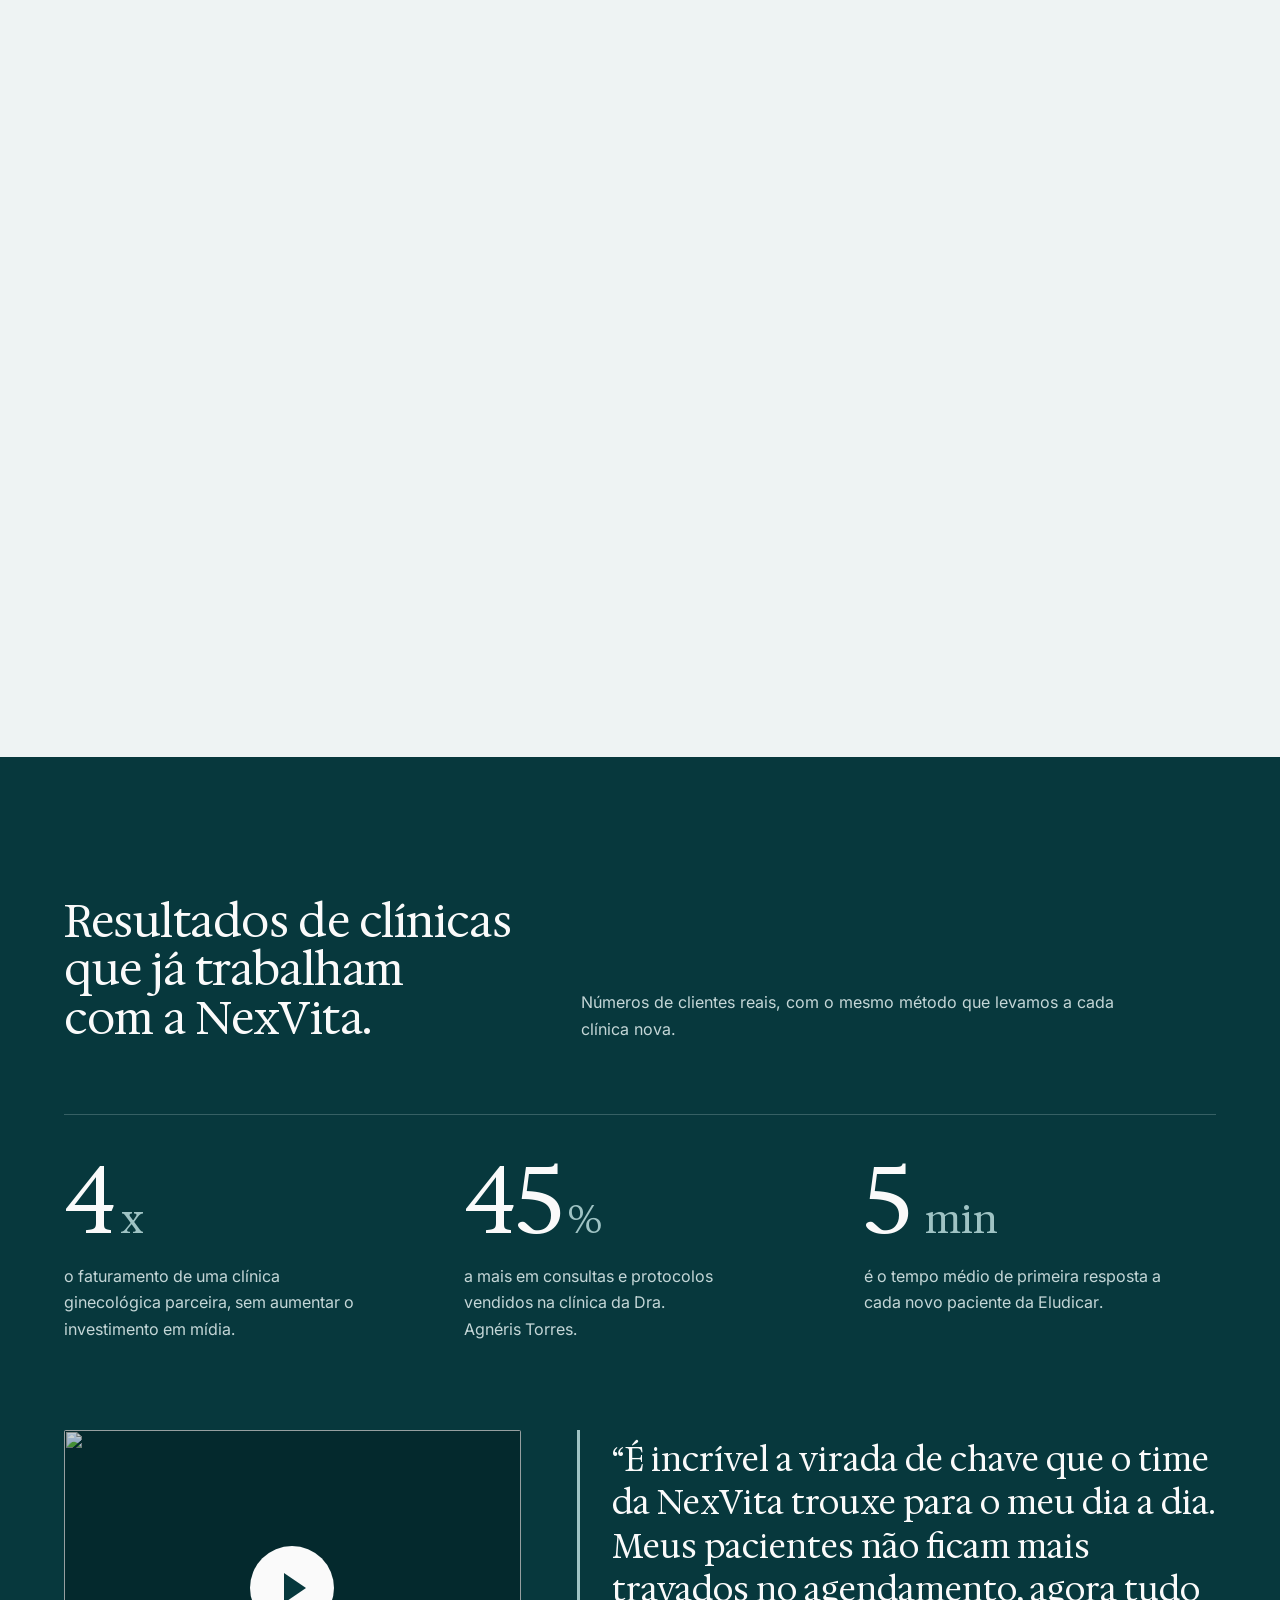
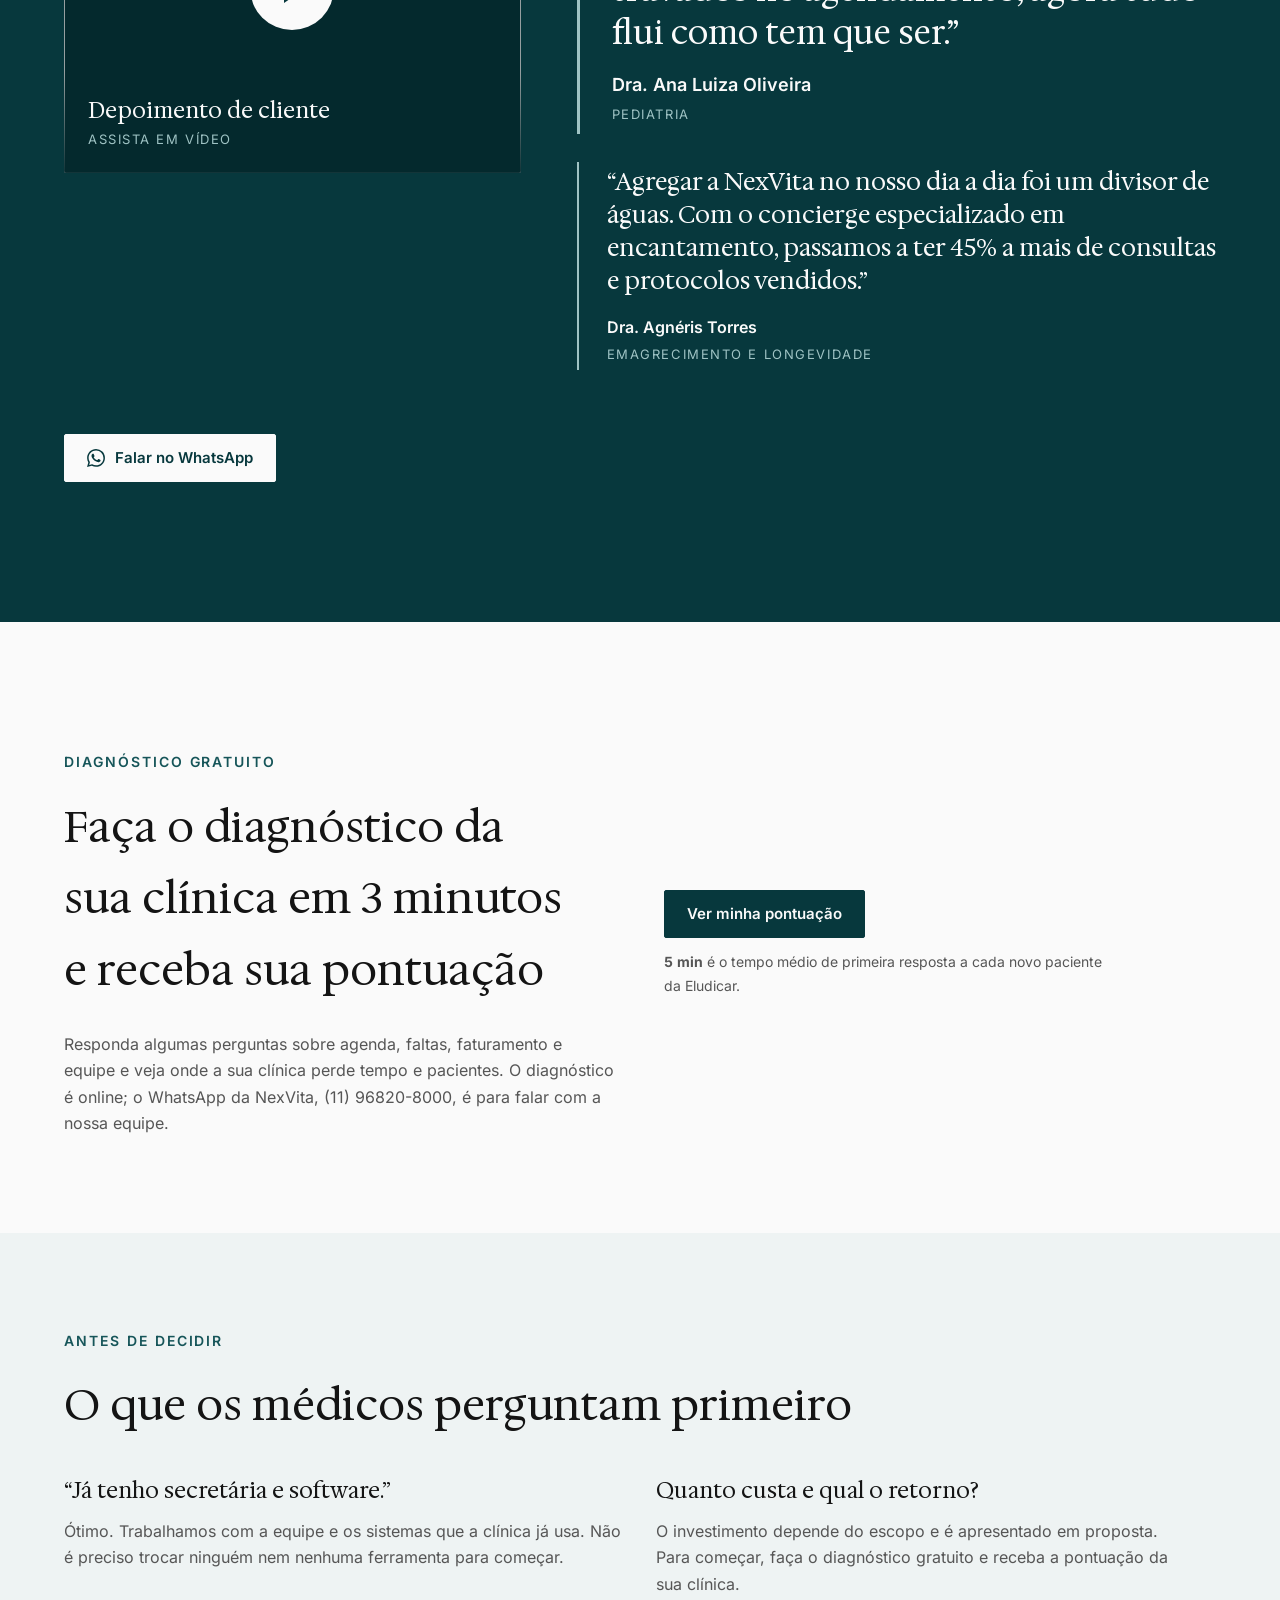
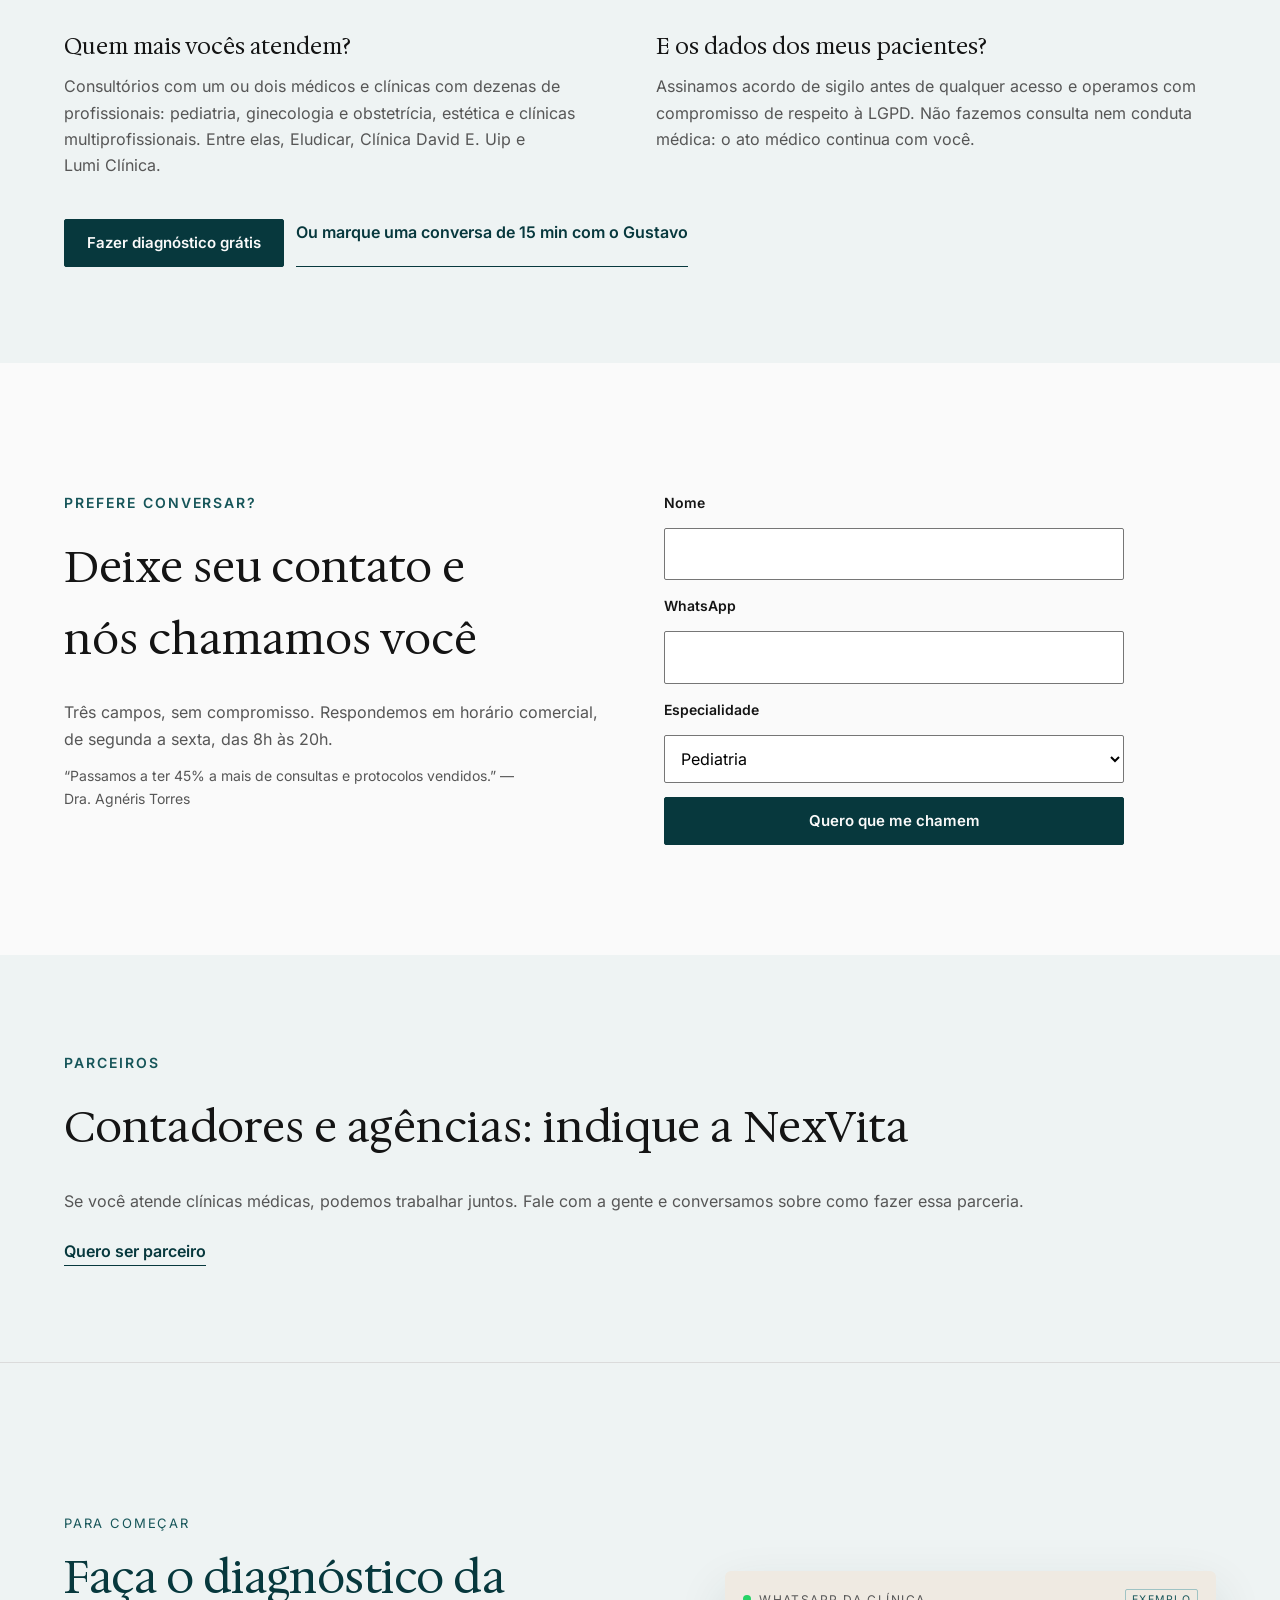
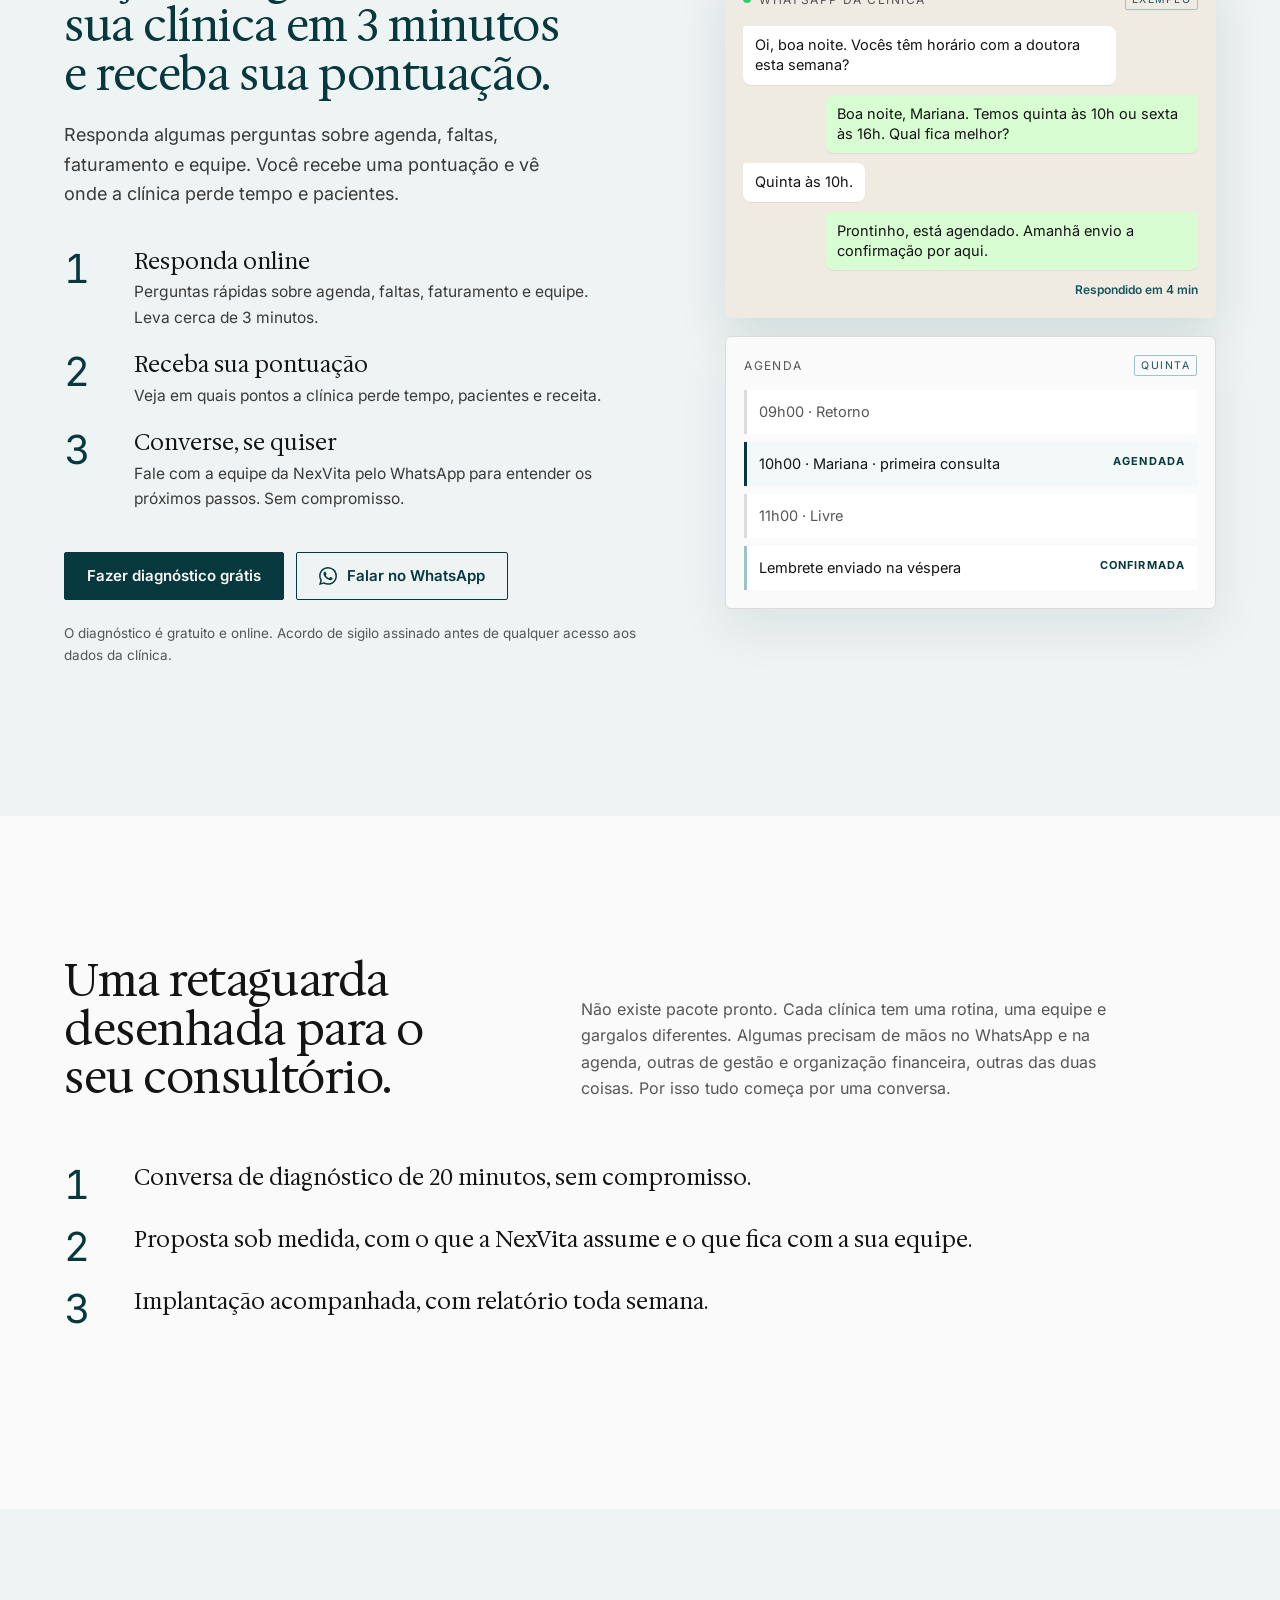
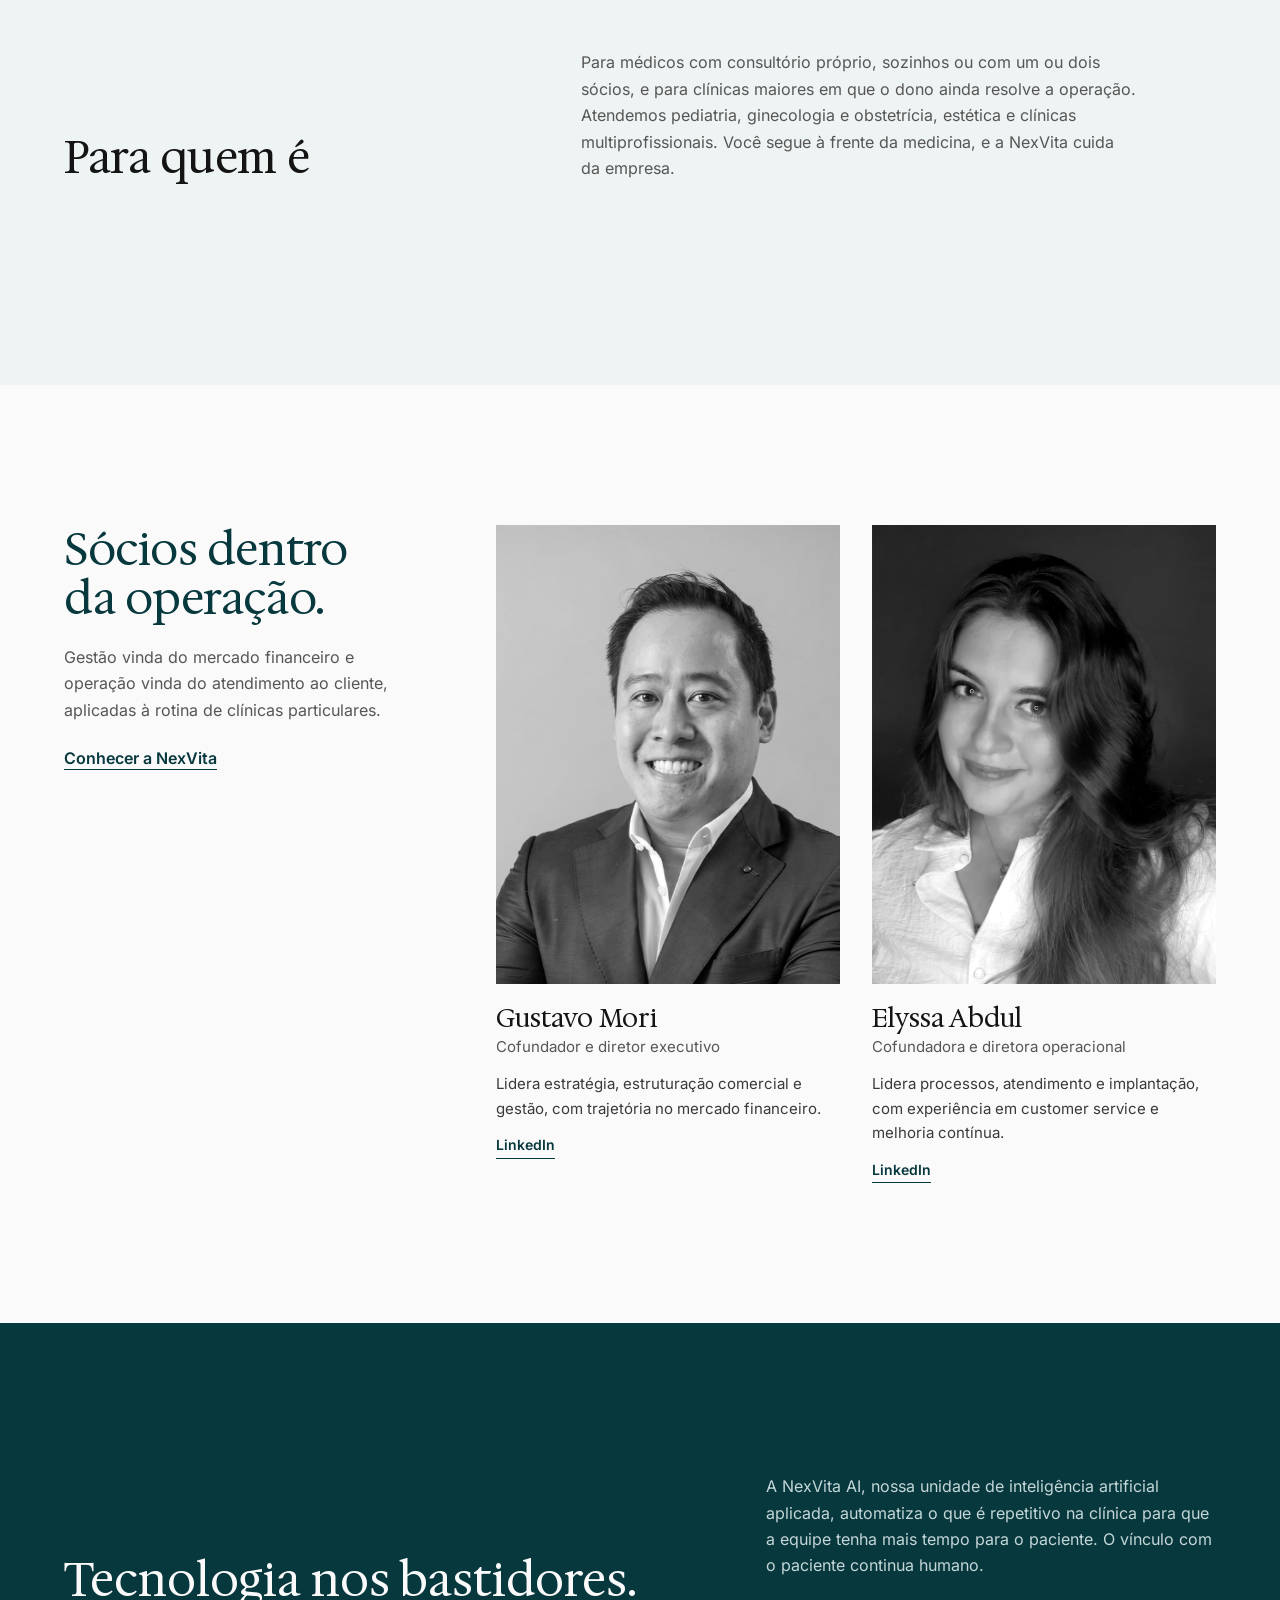
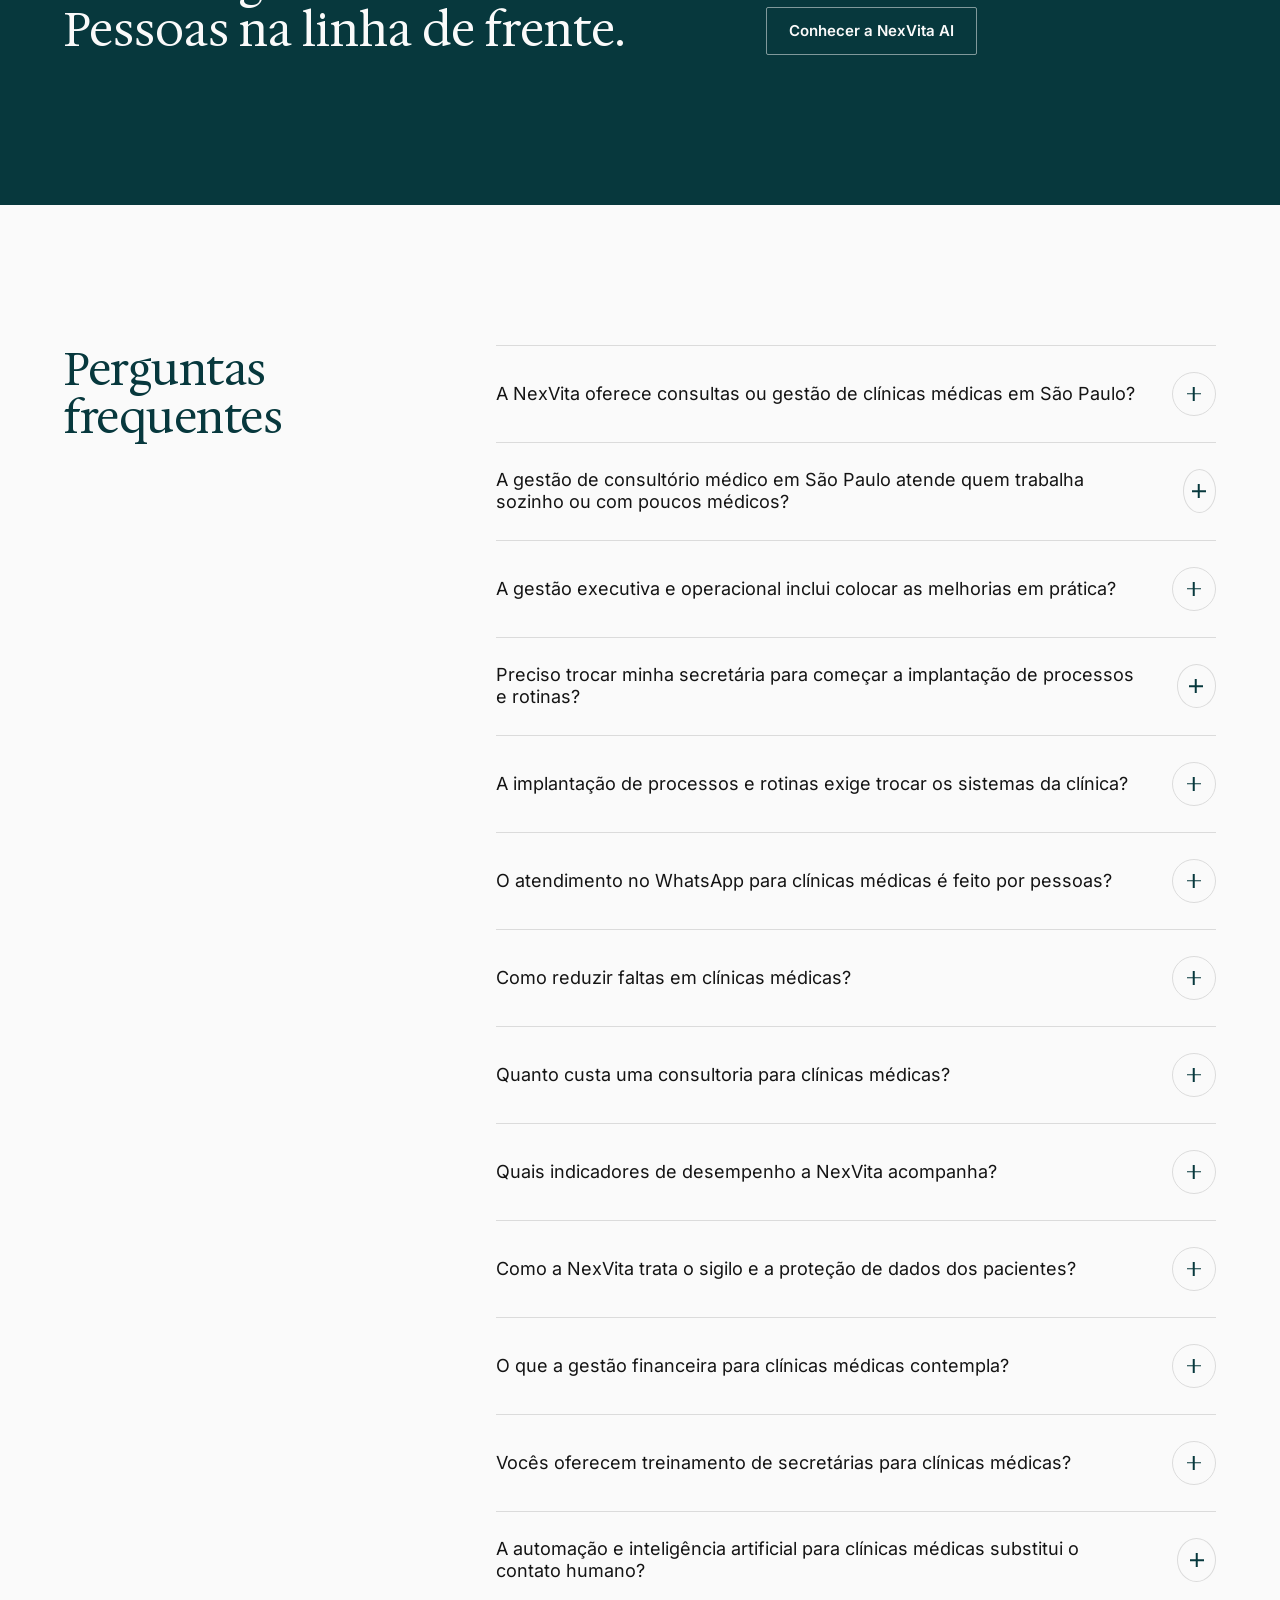
==== commit 51b3b1f2: "4 páginas-resposta (consultoria, BPO financeiro, WhatsApp, faltas) com FAQPage; sitemap; linha 'Guia" ====
--- a/index.html
+++ b/index.html
@@ -322,7 +322,7 @@
 <div><h4>Empresa</h4><ul><li><a href="contato/">Contato</a></li><li><a href="https://nexvita.ai">NexVita AI</a></li><li><a href="privacidade/">Privacidade</a></li><li><a href="#" data-cookies>Cookies</a></li></ul></div>
 <div><h4>Fale com a gente</h4><ul><li><a class="ig" href="https://www.instagram.com/nexvitabr/" target="_blank" rel="noopener" aria-label="Instagram da NexVita"><svg viewBox="0 0 24 24" aria-hidden="true" fill="none" stroke="currentColor" stroke-width="1.8"><rect x="3" y="3" width="18" height="18" rx="5"/><circle cx="12" cy="12" r="4"/><circle cx="17.5" cy="6.5" r="1" fill="currentColor"/></svg>Instagram</a></li><li><a href="https://wa.me/5511968208000?text=Ol%C3%A1%2C%20vim%20pelo%20site%20da%20NexVita%20e%20gostaria%20de%20conversar%20sobre%20a%20minha%20cl%C3%ADnica." target="_blank" rel="noopener">WhatsApp (11) 96820-8000</a></li><li><a href="mailto:contato@nexvita.com">contato@nexvita.com</a></li><li>Av. Dr. Cardoso de Melo, 1450, 2º andar, conj. 210, Vila Olímpia, São Paulo - SP, 04548-005</li><li>seg a sex, das 8h às 20h</li></ul></div>
 </div>
-<div class="legal"><span>NexVita Consultoria e Gestão Ltda · CNPJ 63.708.491/0001-40</span><span>© 2026 NexVita</span></div>
+<div class="legal"><span>NexVita Consultoria e Gestão Ltda · CNPJ 63.708.491/0001-40</span><span>Guias: <a href="/consultoria-para-consultorio-medico/">Consultoria para consultório</a> · <a href="/bpo-financeiro-para-clinica-medica/">BPO financeiro</a> · <a href="/atendimento-whatsapp-consultorio-medico/">Atendimento no WhatsApp</a> · <a href="/como-reduzir-faltas-consultorio-medico/">Como reduzir faltas</a></span><span>© 2026 NexVita</span></div>
 </div>
 </footer>
 <a class="wa-float" href="https://wa.me/5511968208000?text=Ol%C3%A1%2C%20vim%20pelo%20site%20da%20NexVita%20e%20gostaria%20de%20conversar%20sobre%20a%20minha%20cl%C3%ADnica." target="_blank" rel="noopener" aria-label="Falar no WhatsApp"><svg class="wa" viewBox="0 0 24 24" aria-hidden="true" fill="currentColor"><path d="M17.47 14.38c-.3-.15-1.76-.87-2.03-.97-.27-.1-.47-.15-.67.15-.2.3-.77.97-.94 1.16-.17.2-.35.22-.64.08-.3-.15-1.26-.47-2.39-1.48-.88-.79-1.48-1.76-1.65-2.06-.17-.3-.02-.46.13-.6.13-.14.3-.35.45-.52.15-.17.2-.3.3-.5.1-.2.05-.37-.03-.52-.07-.15-.67-1.61-.92-2.2-.24-.58-.49-.5-.67-.51h-.57c-.2 0-.52.07-.79.37-.27.3-1.04 1.02-1.04 2.48s1.07 2.88 1.21 3.07c.15.2 2.1 3.2 5.08 4.49.71.31 1.26.49 1.7.63.71.22 1.36.19 1.87.12.57-.09 1.76-.72 2-1.41.25-.7.25-1.29.18-1.41-.08-.13-.27-.2-.57-.35M12.05 21.79h-.01a9.87 9.87 0 0 1-5.03-1.38l-.36-.21-3.74.98 1-3.65-.24-.37a9.86 9.86 0 0 1-1.51-5.26c0-5.45 4.44-9.88 9.89-9.88 2.64 0 5.12 1.03 6.99 2.9a9.83 9.83 0 0 1 2.89 6.99c0 5.45-4.44 9.88-9.89 9.88m8.41-18.3A11.82 11.82 0 0 0 12.05 0C5.5 0 .16 5.34.16 11.89c0 2.1.55 4.14 1.59 5.95L.06 24l6.3-1.65a11.88 11.88 0 0 0 5.69 1.45h.01c6.55 0 11.89-5.34 11.89-11.89 0-3.18-1.24-6.17-3.49-8.42Z"/></svg></a>
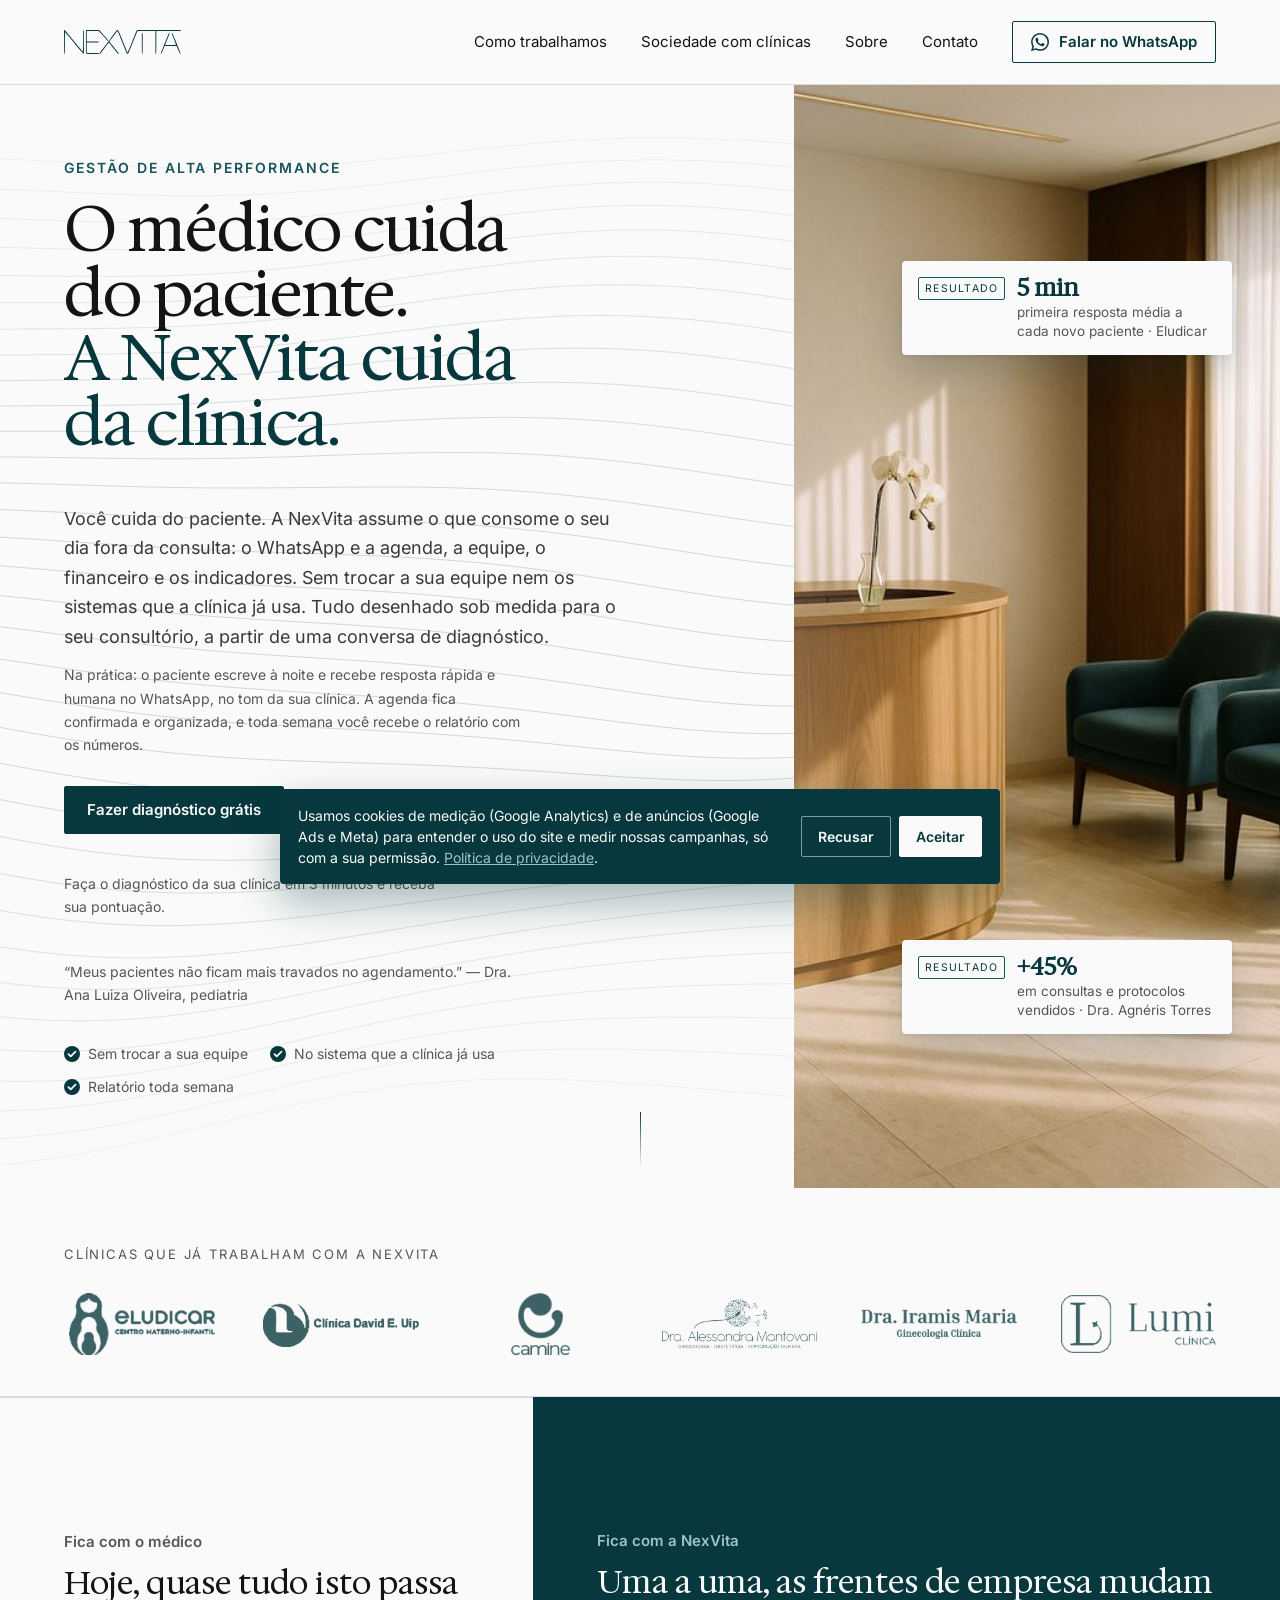
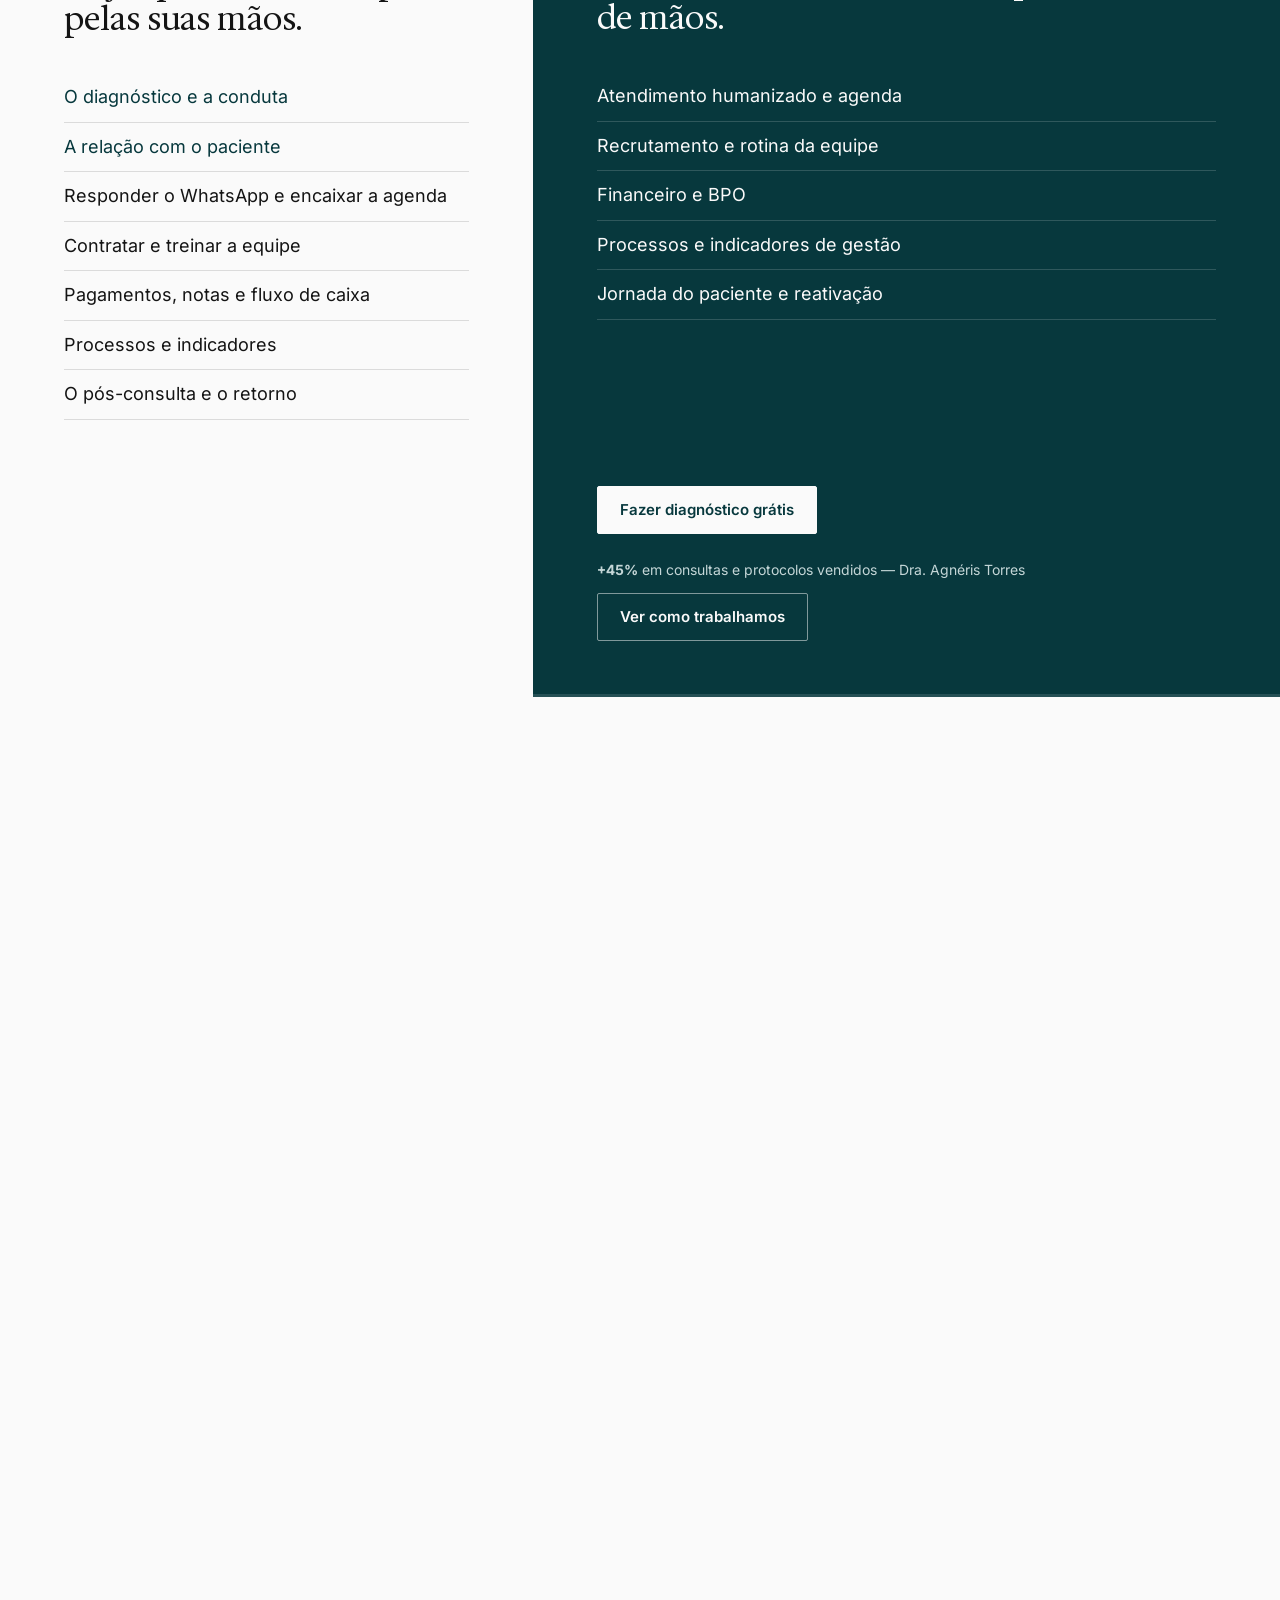
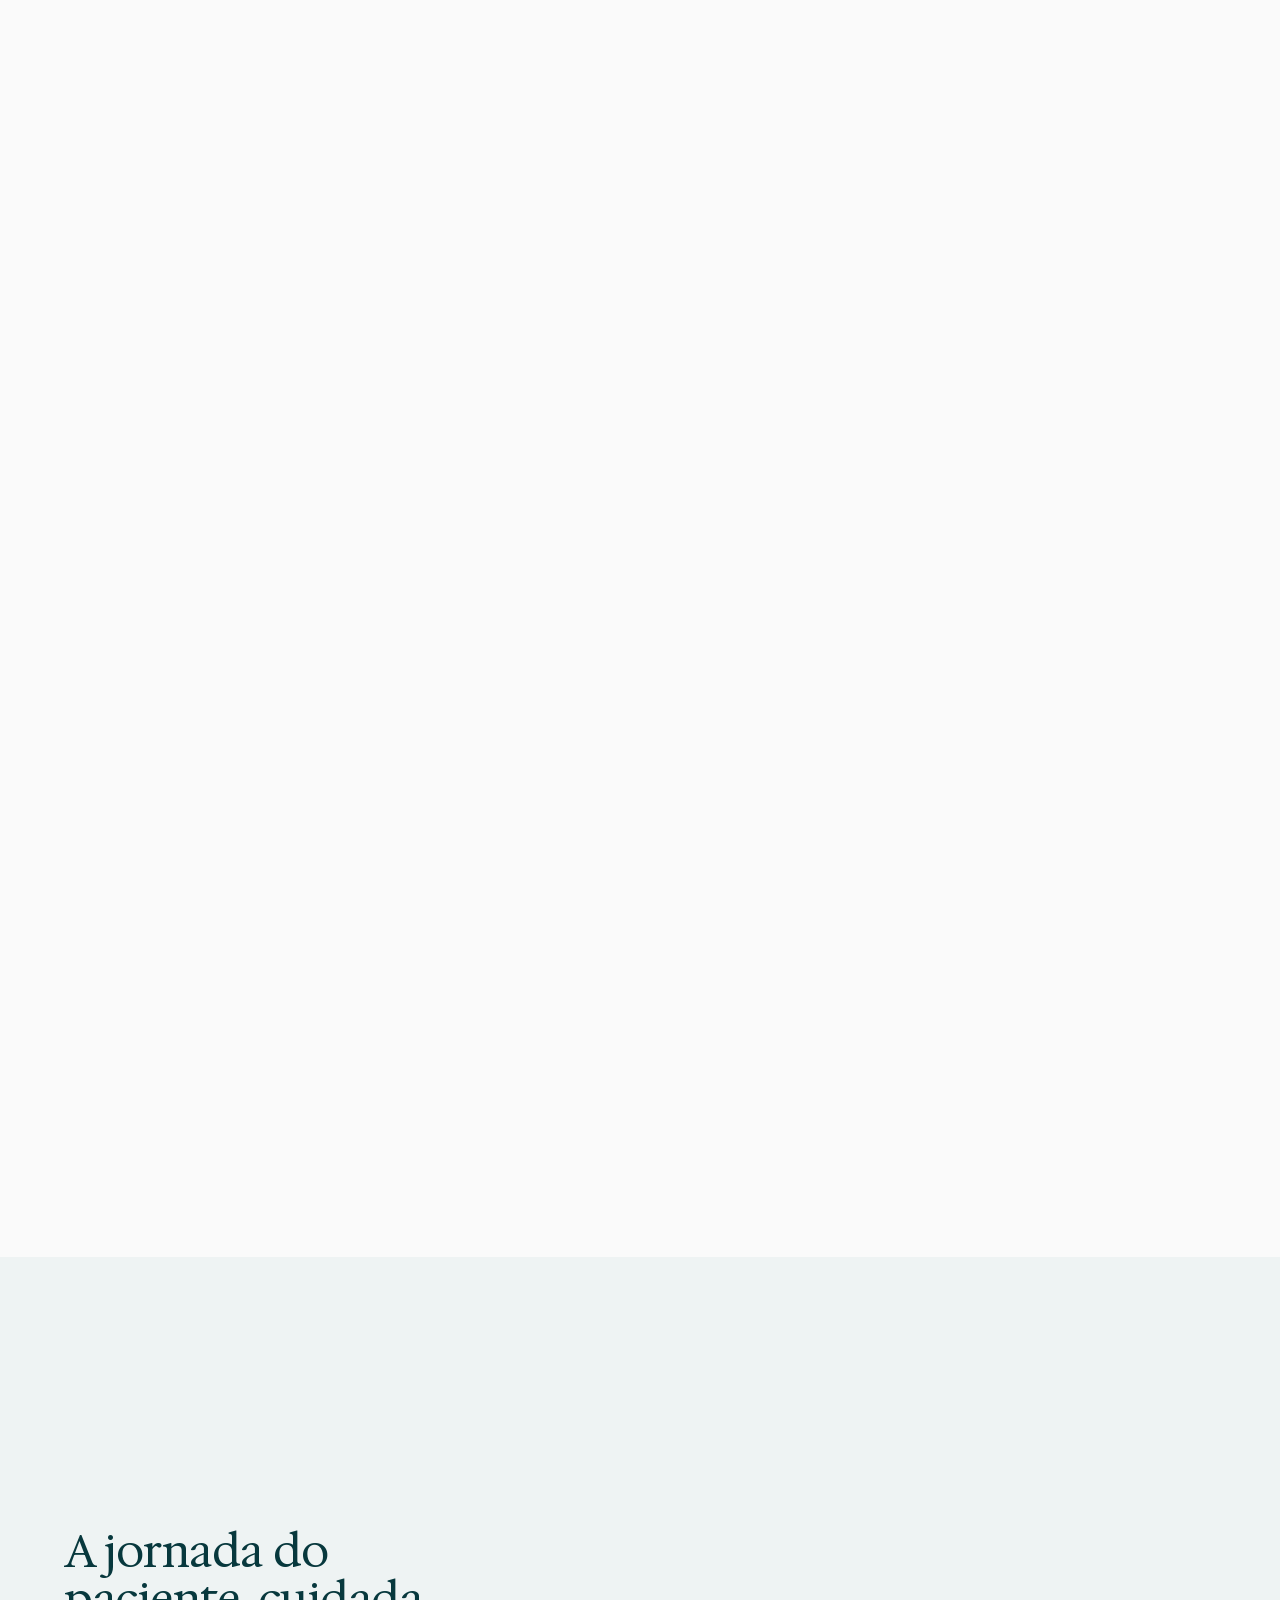
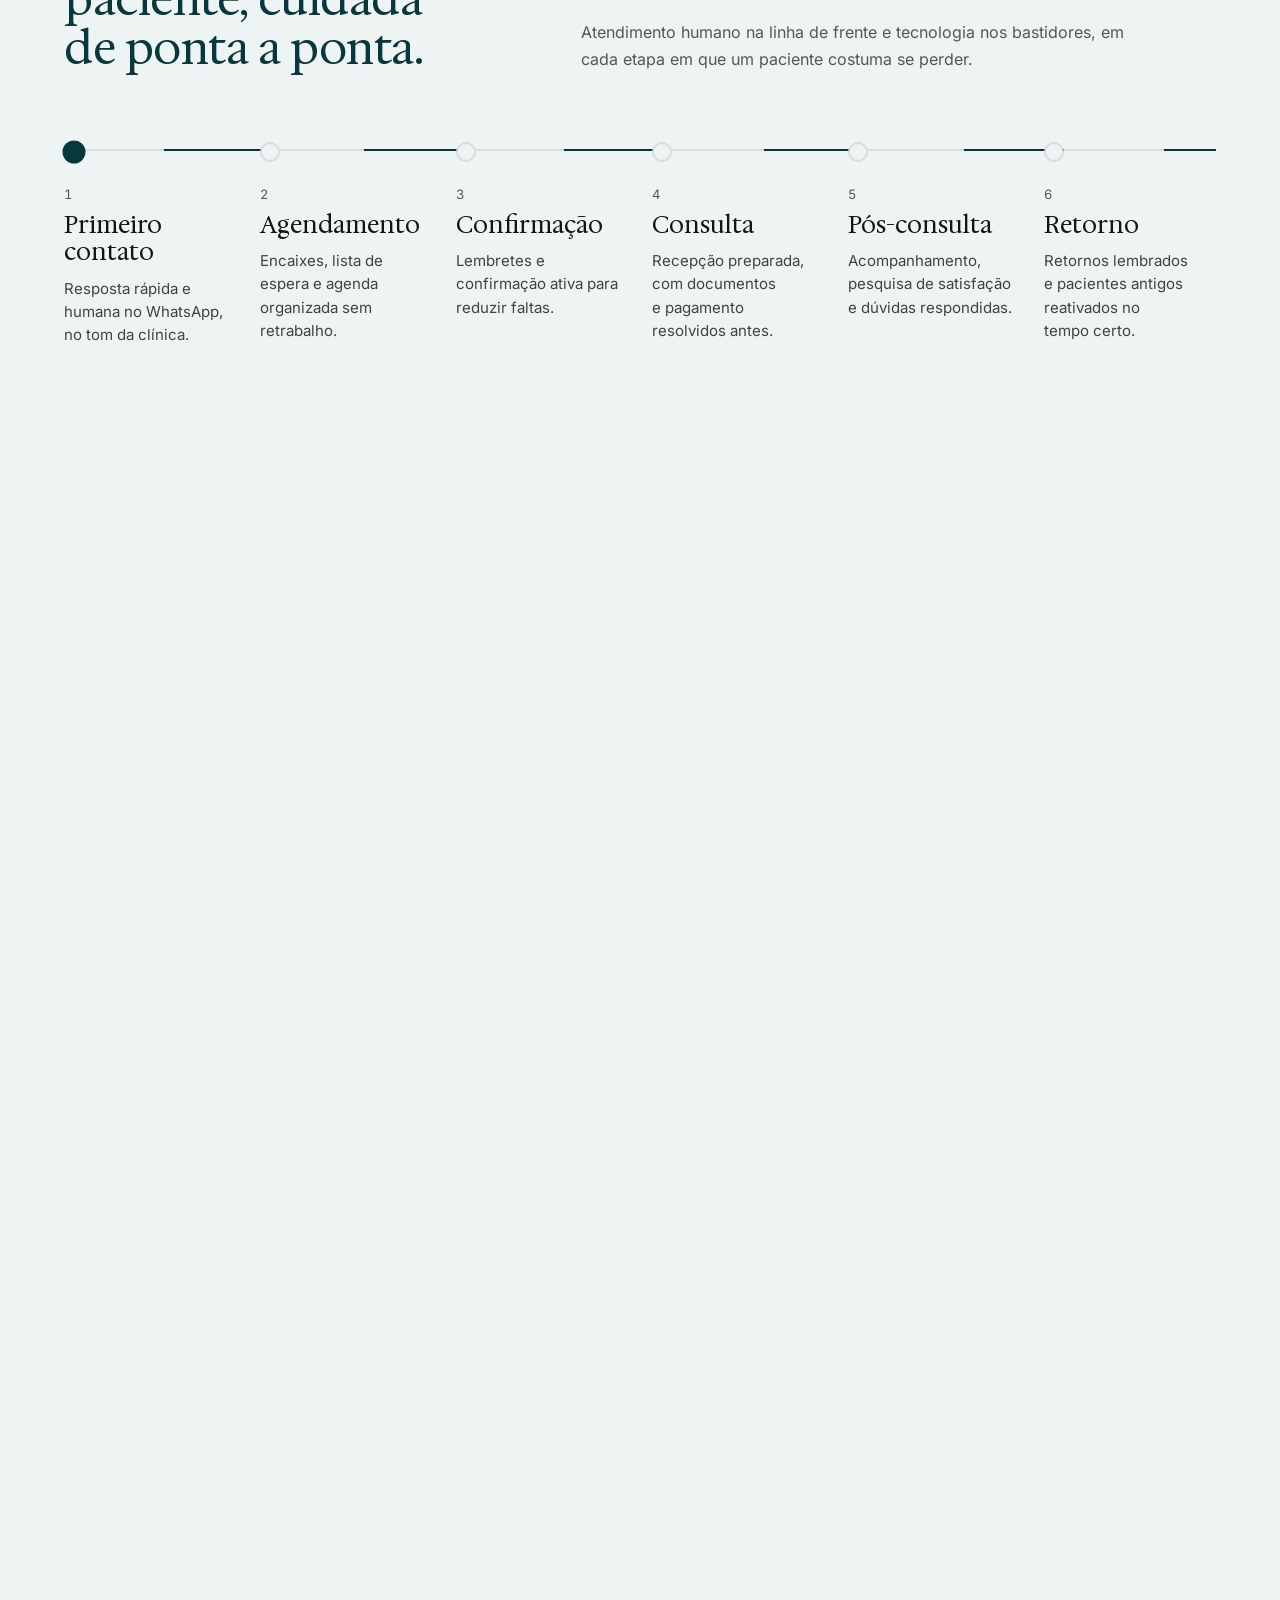
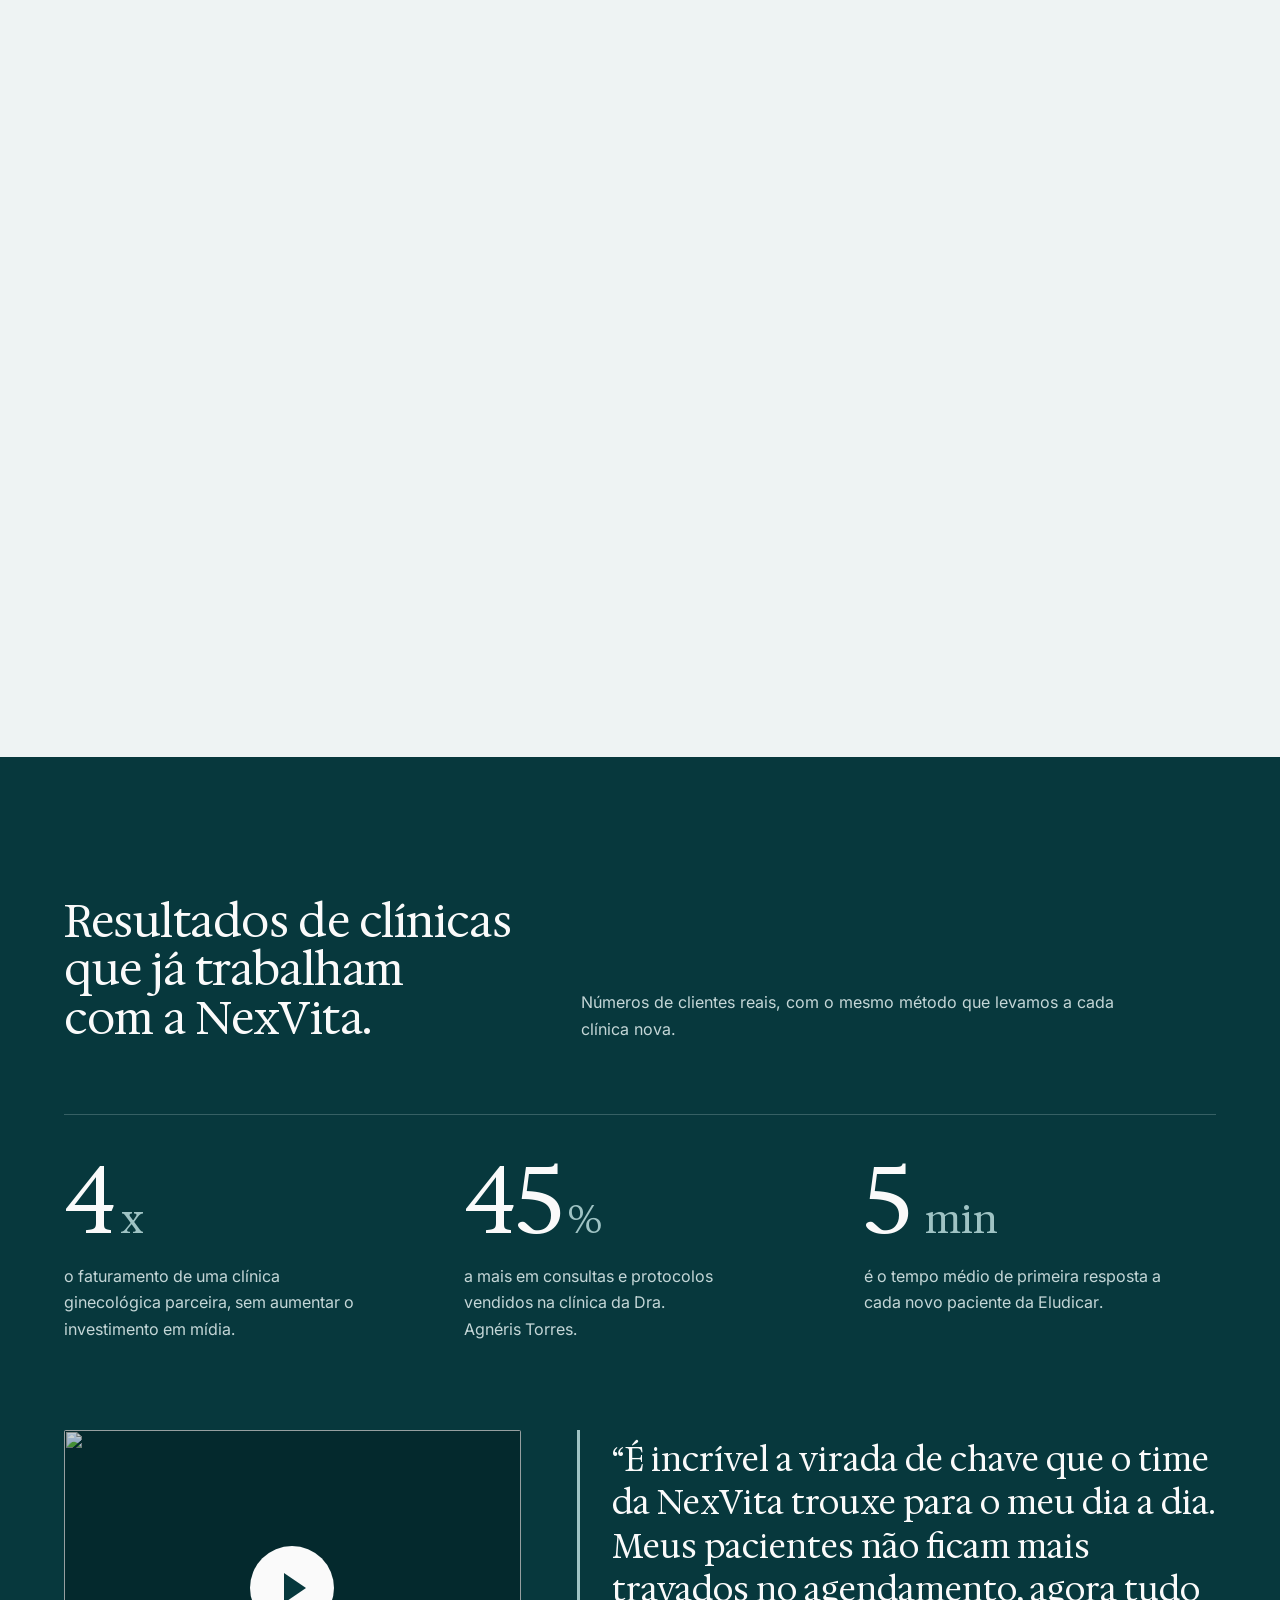
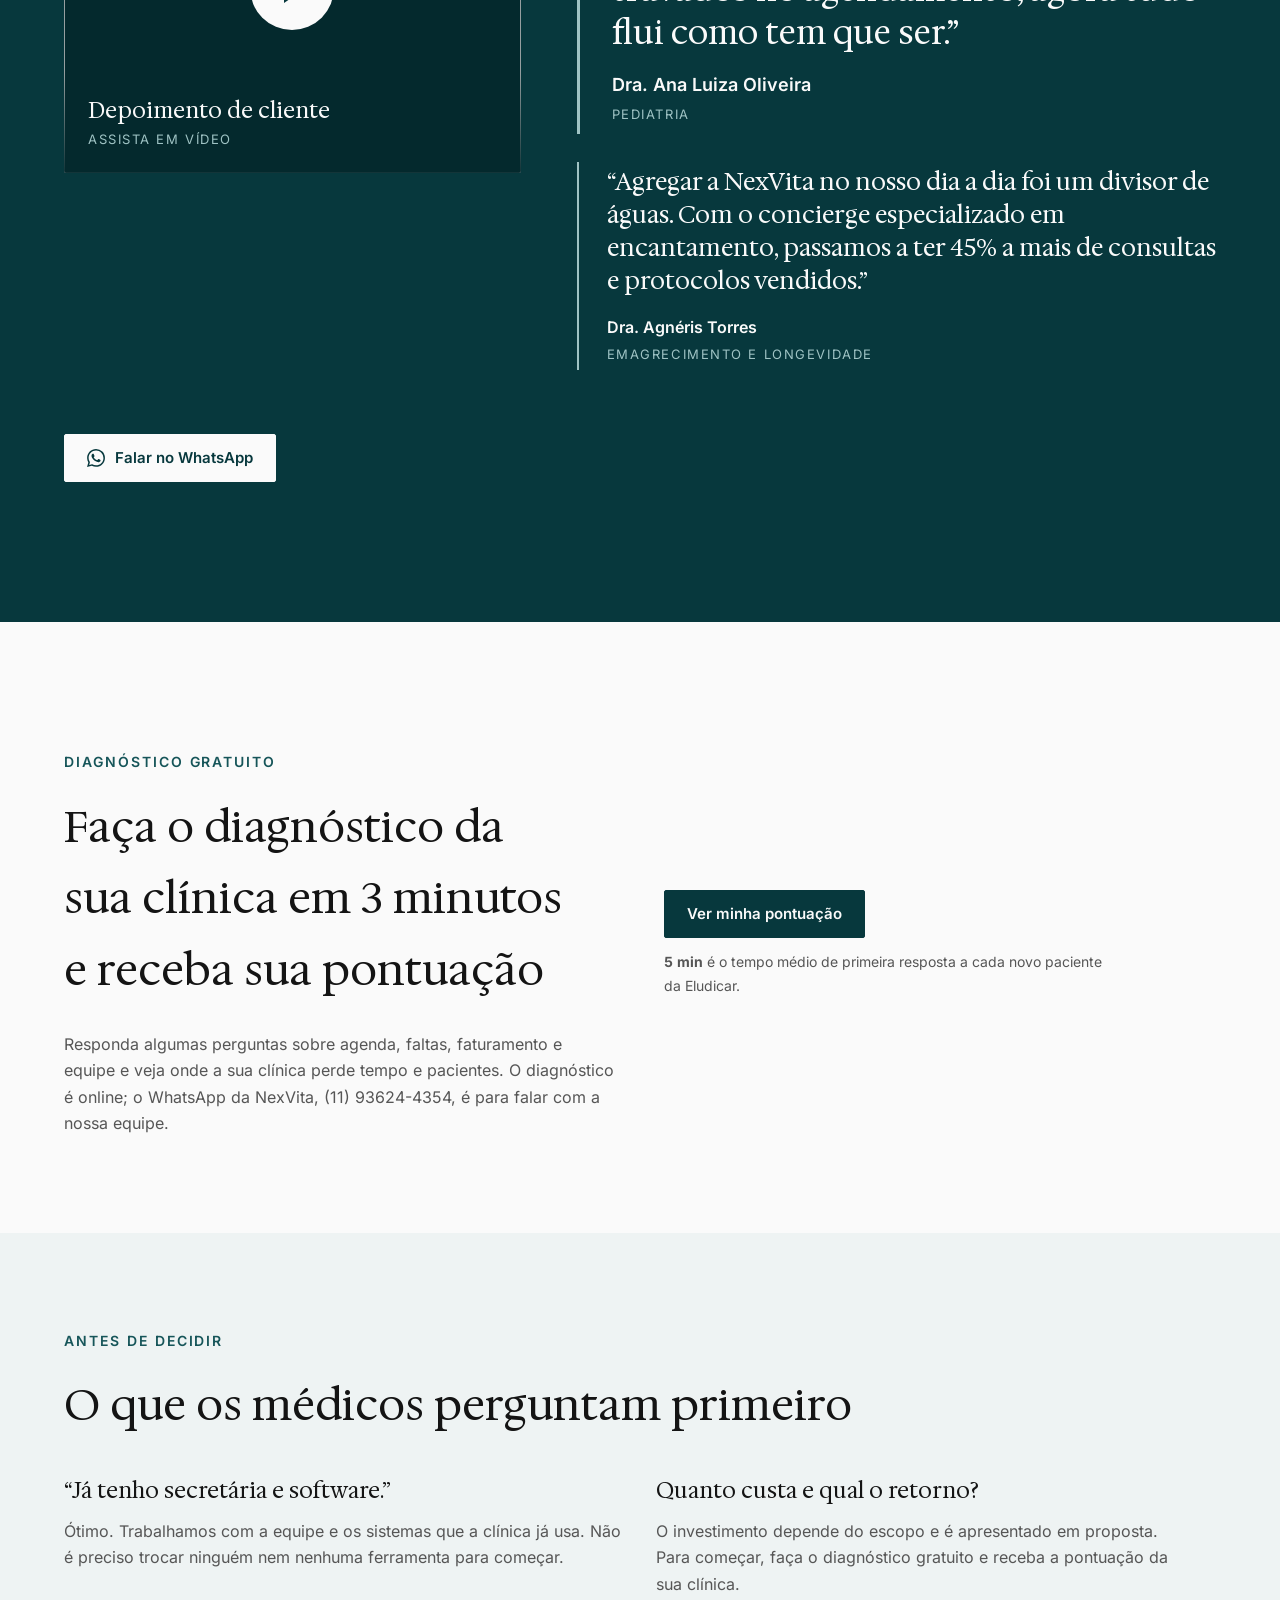
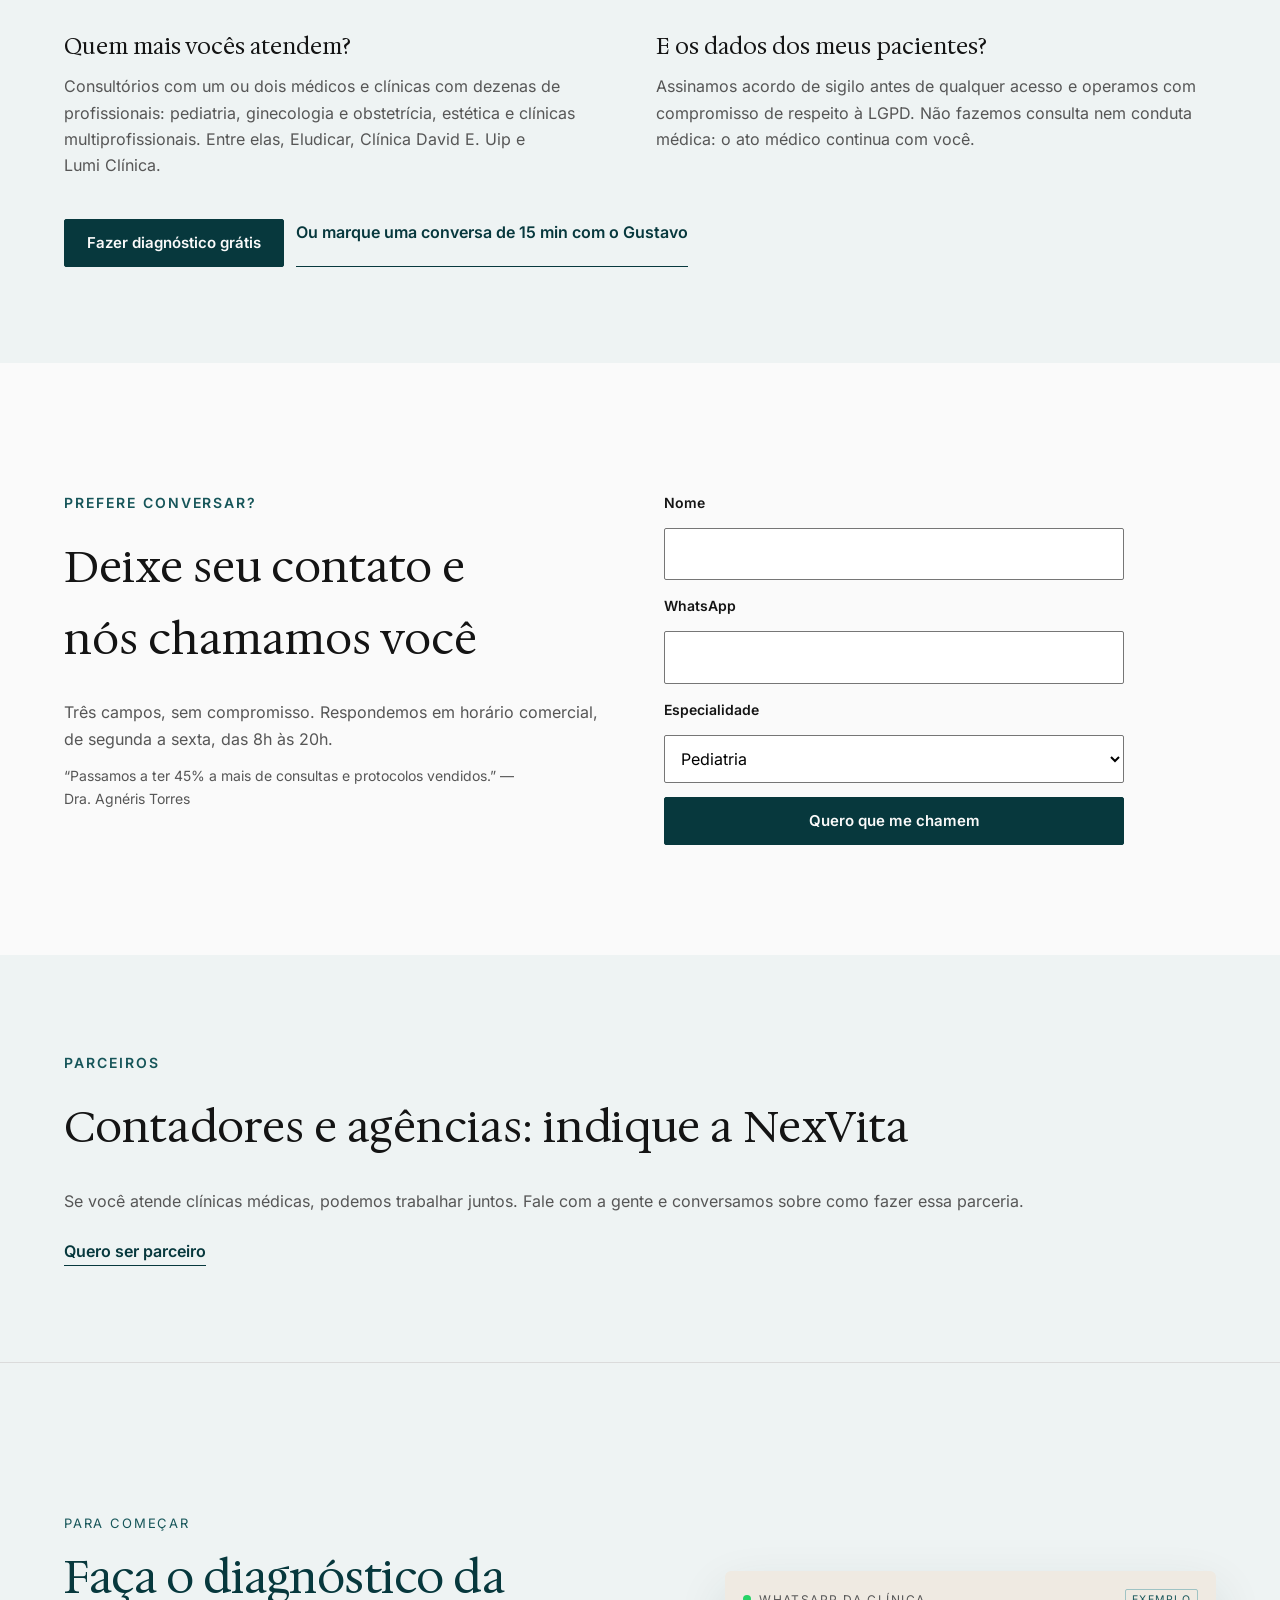
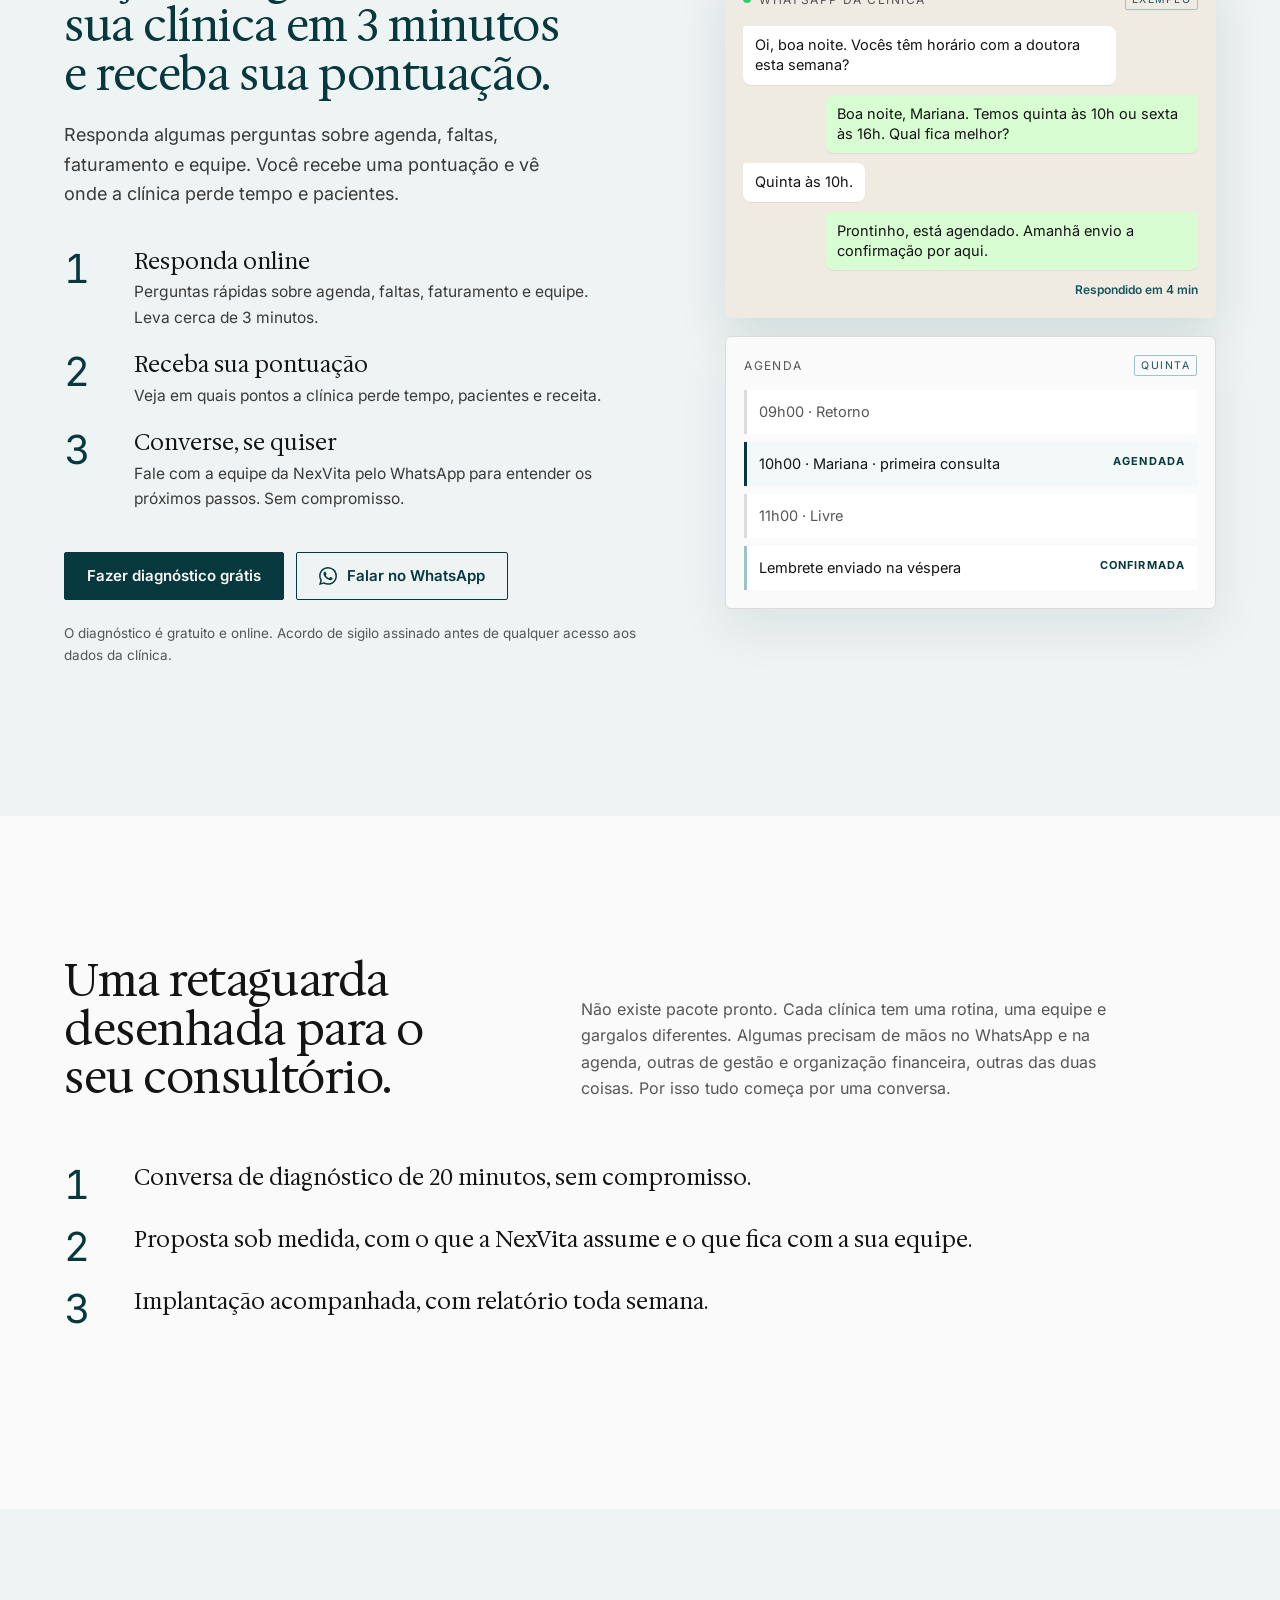
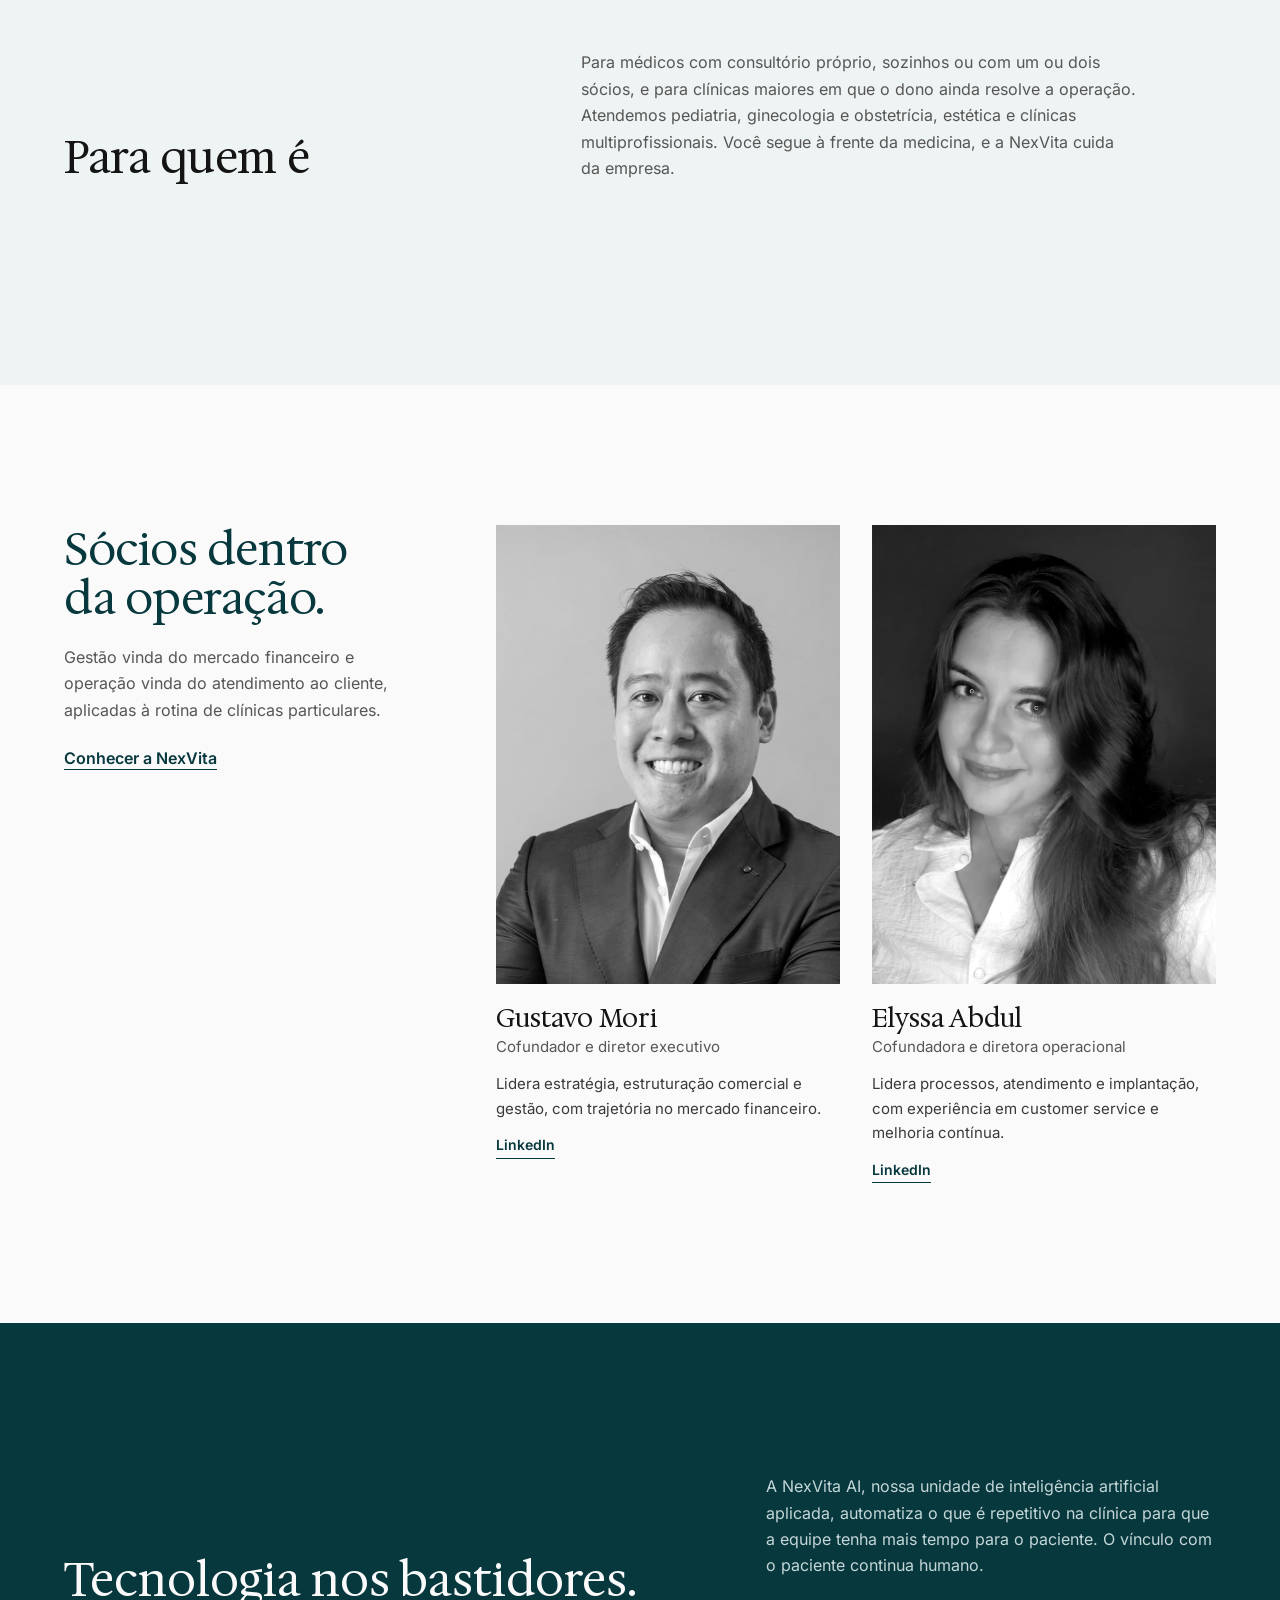
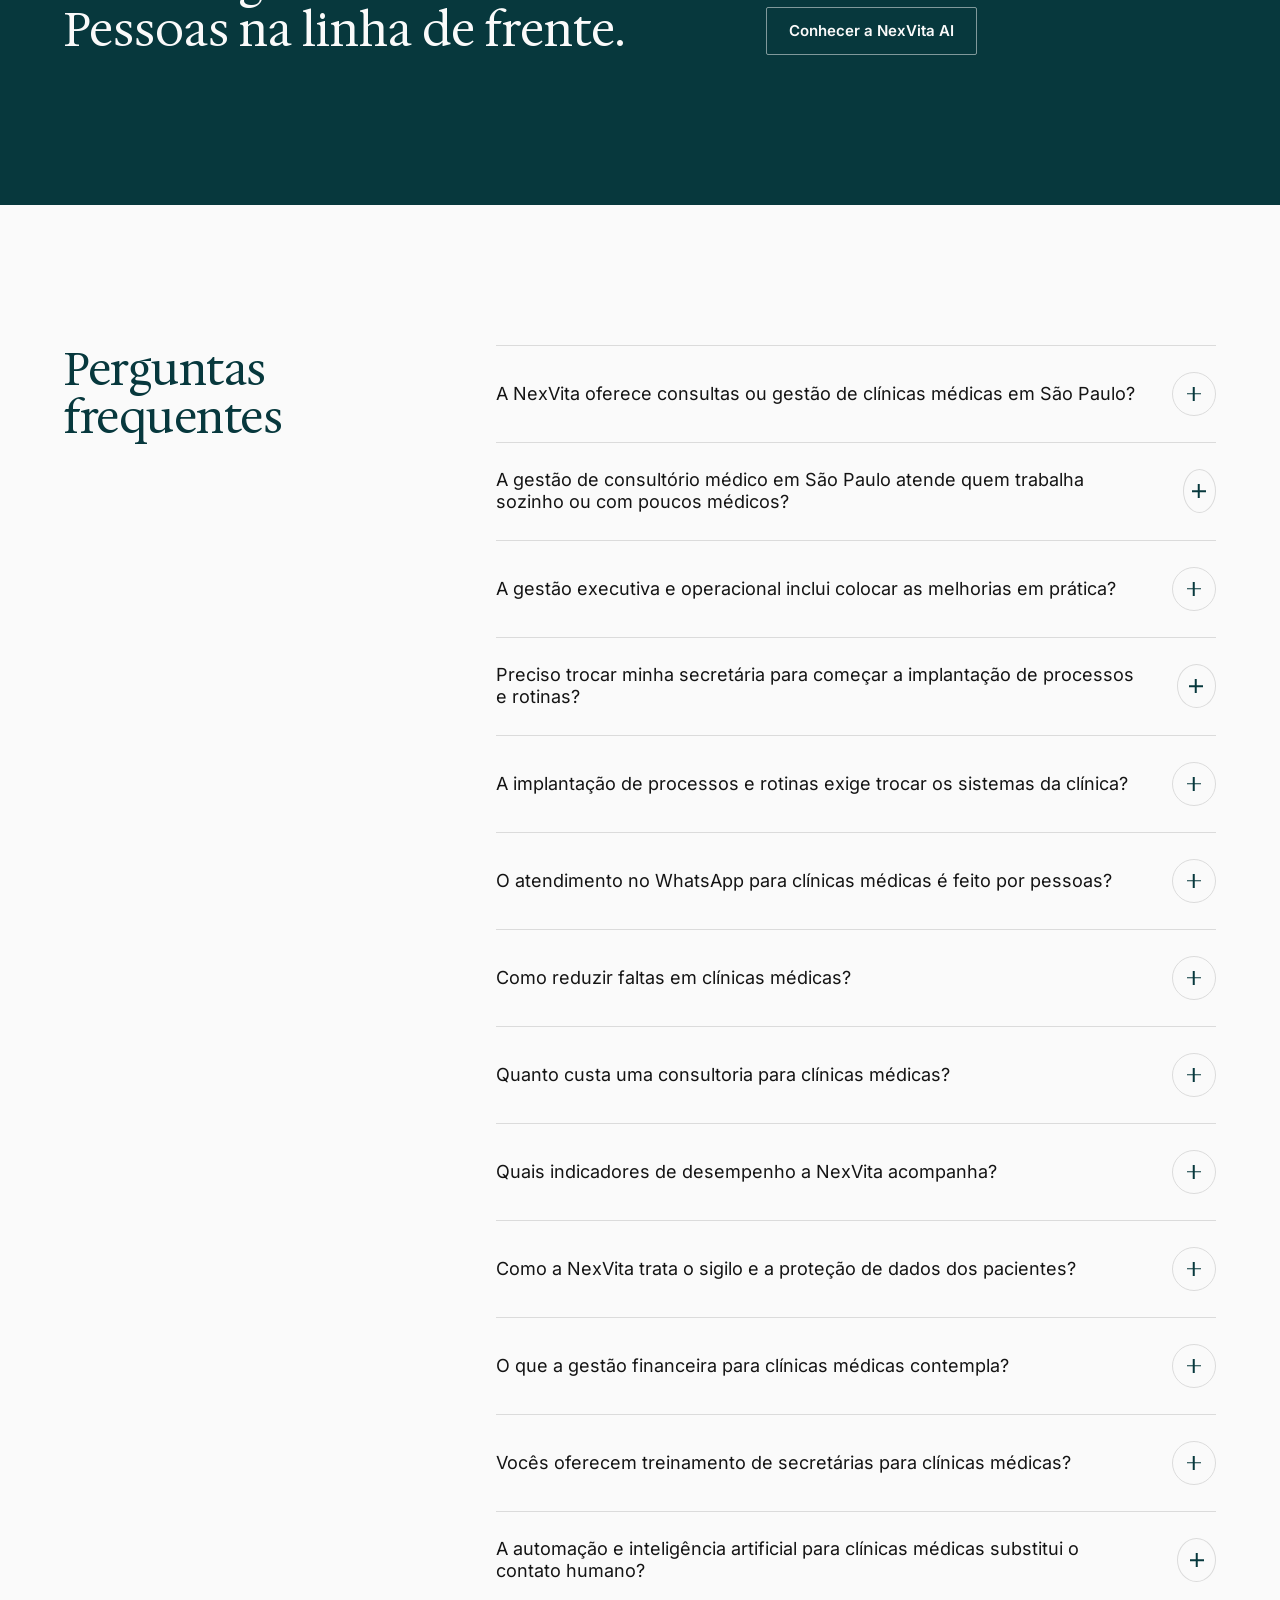
==== commit a34c40a0: "WhatsApp do site: 8000 -> 4354 em todas as páginas, JSON-LD e diagnostico.js; frase final da página " ====
--- a/index.html
+++ b/index.html
@@ -21,7 +21,7 @@
 <link rel="preload" href="assets/fonts/Inter-latin.woff2" as="font" type="font/woff2" crossorigin>
 <link rel="stylesheet" href="assets/site.css?v=20261104c">
 <link rel="stylesheet" href="assets/marca.css?v=20261104c">
-<script type="application/ld+json">{"@context":"https://schema.org","@type":"Organization","name":"NexVita","legalName":"NexVita Consultoria e Gestão Ltda","url":"https://www.nexvita.com","logo":"https://www.nexvita.com/assets/img/nexvita-logo.png","email":"contato@nexvita.com","telephone":"+55 11 96820-8000","address":{"@type":"PostalAddress","addressLocality":"São Paulo","addressRegion":"SP","addressCountry":"BR"}}</script>
+<script type="application/ld+json">{"@context":"https://schema.org","@type":"Organization","name":"NexVita","legalName":"NexVita Consultoria e Gestão Ltda","url":"https://www.nexvita.com","logo":"https://www.nexvita.com/assets/img/nexvita-logo.png","email":"contato@nexvita.com","telephone":"+55 11 93624-4354","address":{"@type":"PostalAddress","addressLocality":"São Paulo","addressRegion":"SP","addressCountry":"BR"}}</script>
 <script type="application/ld+json">
 {
  "@context": "https://schema.org",
@@ -149,7 +149,7 @@
 <div class="wrap"><nav class="nav" aria-label="Principal">
 <a class="logo" href="./" aria-label="NexVita, página inicial"><img class="l-dark" src="assets/img/nexvita-logo.svg" alt="NexVita" width="973" height="199"><img class="l-light" src="assets/img/nexvita-logo-white.svg" alt="" width="973" height="199"></a>
 <button class="burger" aria-label="Abrir menu" aria-expanded="false" aria-controls="menu"><i></i><i></i><i></i></button>
-<ul class="menu" id="menu"><li><a href="como-trabalhamos/">Como trabalhamos</a></li><li><a href="sociedade/">Sociedade com clínicas</a></li><li><a href="sobre/">Sobre</a></li><li><a href="contato/">Contato</a></li><li><a class="btn ghost" href="https://wa.me/5511968208000?text=Ol%C3%A1%2C%20vim%20pelo%20site%20da%20NexVita%20e%20gostaria%20de%20conversar%20sobre%20a%20minha%20cl%C3%ADnica." target="_blank" rel="noopener"><svg class="wa" viewBox="0 0 24 24" aria-hidden="true" fill="currentColor"><path d="M17.47 14.38c-.3-.15-1.76-.87-2.03-.97-.27-.1-.47-.15-.67.15-.2.3-.77.97-.94 1.16-.17.2-.35.22-.64.08-.3-.15-1.26-.47-2.39-1.48-.88-.79-1.48-1.76-1.65-2.06-.17-.3-.02-.46.13-.6.13-.14.3-.35.45-.52.15-.17.2-.3.3-.5.1-.2.05-.37-.03-.52-.07-.15-.67-1.61-.92-2.2-.24-.58-.49-.5-.67-.51h-.57c-.2 0-.52.07-.79.37-.27.3-1.04 1.02-1.04 2.48s1.07 2.88 1.21 3.07c.15.2 2.1 3.2 5.08 4.49.71.31 1.26.49 1.7.63.71.22 1.36.19 1.87.12.57-.09 1.76-.72 2-1.41.25-.7.25-1.29.18-1.41-.08-.13-.27-.2-.57-.35M12.05 21.79h-.01a9.87 9.87 0 0 1-5.03-1.38l-.36-.21-3.74.98 1-3.65-.24-.37a9.86 9.86 0 0 1-1.51-5.26c0-5.45 4.44-9.88 9.89-9.88 2.64 0 5.12 1.03 6.99 2.9a9.83 9.83 0 0 1 2.89 6.99c0 5.45-4.44 9.88-9.89 9.88m8.41-18.3A11.82 11.82 0 0 0 12.05 0C5.5 0 .16 5.34.16 11.89c0 2.1.55 4.14 1.59 5.95L.06 24l6.3-1.65a11.88 11.88 0 0 0 5.69 1.45h.01c6.55 0 11.89-5.34 11.89-11.89 0-3.18-1.24-6.17-3.49-8.42Z"/></svg>Falar no WhatsApp</a></li></ul>
+<ul class="menu" id="menu"><li><a href="como-trabalhamos/">Como trabalhamos</a></li><li><a href="sociedade/">Sociedade com clínicas</a></li><li><a href="sobre/">Sobre</a></li><li><a href="contato/">Contato</a></li><li><a class="btn ghost" href="https://wa.me/5511936244354?text=Ol%C3%A1%2C%20vim%20pelo%20site%20da%20NexVita%20e%20gostaria%20de%20conversar%20sobre%20a%20minha%20cl%C3%ADnica." target="_blank" rel="noopener"><svg class="wa" viewBox="0 0 24 24" aria-hidden="true" fill="currentColor"><path d="M17.47 14.38c-.3-.15-1.76-.87-2.03-.97-.27-.1-.47-.15-.67.15-.2.3-.77.97-.94 1.16-.17.2-.35.22-.64.08-.3-.15-1.26-.47-2.39-1.48-.88-.79-1.48-1.76-1.65-2.06-.17-.3-.02-.46.13-.6.13-.14.3-.35.45-.52.15-.17.2-.3.3-.5.1-.2.05-.37-.03-.52-.07-.15-.67-1.61-.92-2.2-.24-.58-.49-.5-.67-.51h-.57c-.2 0-.52.07-.79.37-.27.3-1.04 1.02-1.04 2.48s1.07 2.88 1.21 3.07c.15.2 2.1 3.2 5.08 4.49.71.31 1.26.49 1.7.63.71.22 1.36.19 1.87.12.57-.09 1.76-.72 2-1.41.25-.7.25-1.29.18-1.41-.08-.13-.27-.2-.57-.35M12.05 21.79h-.01a9.87 9.87 0 0 1-5.03-1.38l-.36-.21-3.74.98 1-3.65-.24-.37a9.86 9.86 0 0 1-1.51-5.26c0-5.45 4.44-9.88 9.89-9.88 2.64 0 5.12 1.03 6.99 2.9a9.83 9.83 0 0 1 2.89 6.99c0 5.45-4.44 9.88-9.89 9.88m8.41-18.3A11.82 11.82 0 0 0 12.05 0C5.5 0 .16 5.34.16 11.89c0 2.1.55 4.14 1.59 5.95L.06 24l6.3-1.65a11.88 11.88 0 0 0 5.69 1.45h.01c6.55 0 11.89-5.34 11.89-11.89 0-3.18-1.24-6.17-3.49-8.42Z"/></svg>Falar no WhatsApp</a></li></ul>
 </nav></div>
 </header>
 <main id="conteudo">
@@ -227,13 +227,13 @@
 <div class="deps"><!-- TODO: foto real da Dra. Ana Luiza Oliveira (não há foto dela nos assets do site) -->
 <blockquote class="dep dep-destaque rv d1"><p>“É incrível a virada de chave que o time da NexVita trouxe para o meu dia a dia. Meus pacientes não ficam mais travados no agendamento, agora tudo flui como tem que ser.”</p><footer><strong>Dra. Ana Luiza Oliveira</strong><span>Pediatria</span></footer></blockquote><blockquote class="dep rv d2"><p>“Agregar a NexVita no nosso dia a dia foi um divisor de águas. Com o concierge especializado em encantamento, passamos a ter 45% a mais de consultas e protocolos vendidos.”</p><footer><strong>Dra. Agnéris Torres</strong><span>Emagrecimento e longevidade</span></footer></blockquote></div>
 </div>
-<div class="ctas rv"><a class="btn solid" href="https://wa.me/5511968208000?text=Ol%C3%A1%21%20Vi%20no%20site%20da%20NexVita%20e%20quero%20conversar%20sobre%20a%20minha%20cl%C3%ADnica." target="_blank" rel="noopener"><svg class="wa" viewBox="0 0 24 24" aria-hidden="true" fill="currentColor"><path d="M17.47 14.38c-.3-.15-1.76-.87-2.03-.97-.27-.1-.47-.15-.67.15-.2.3-.77.97-.94 1.16-.17.2-.35.22-.64.08-.3-.15-1.26-.47-2.39-1.48-.88-.79-1.48-1.76-1.65-2.06-.17-.3-.02-.46.13-.6.13-.14.3-.35.45-.52.15-.17.2-.3.3-.5.1-.2.05-.37-.03-.52-.07-.15-.67-1.61-.92-2.2-.24-.58-.49-.5-.67-.51h-.57c-.2 0-.52.07-.79.37-.27.3-1.04 1.02-1.04 2.48s1.07 2.88 1.21 3.07c.15.2 2.1 3.2 5.08 4.49.71.31 1.26.49 1.7.63.71.22 1.36.19 1.87.12.57-.09 1.76-.72 2-1.41.25-.7.25-1.29.18-1.41-.08-.13-.27-.2-.57-.35M12.05 21.79h-.01a9.87 9.87 0 0 1-5.03-1.38l-.36-.21-3.74.98 1-3.65-.24-.37a9.86 9.86 0 0 1-1.51-5.26c0-5.45 4.44-9.88 9.89-9.88 2.64 0 5.12 1.03 6.99 2.9a9.83 9.83 0 0 1 2.89 6.99c0 5.45-4.44 9.88-9.89 9.88m8.41-18.3A11.82 11.82 0 0 0 12.05 0C5.5 0 .16 5.34.16 11.89c0 2.1.55 4.14 1.59 5.95L.06 24l6.3-1.65a11.88 11.88 0 0 0 5.69 1.45h.01c6.55 0 11.89-5.34 11.89-11.89 0-3.18-1.24-6.17-3.49-8.42Z"/></svg>Falar no WhatsApp</a></div>
+<div class="ctas rv"><a class="btn solid" href="https://wa.me/5511936244354?text=Ol%C3%A1%21%20Vi%20no%20site%20da%20NexVita%20e%20quero%20conversar%20sobre%20a%20minha%20cl%C3%ADnica." target="_blank" rel="noopener"><svg class="wa" viewBox="0 0 24 24" aria-hidden="true" fill="currentColor"><path d="M17.47 14.38c-.3-.15-1.76-.87-2.03-.97-.27-.1-.47-.15-.67.15-.2.3-.77.97-.94 1.16-.17.2-.35.22-.64.08-.3-.15-1.26-.47-2.39-1.48-.88-.79-1.48-1.76-1.65-2.06-.17-.3-.02-.46.13-.6.13-.14.3-.35.45-.52.15-.17.2-.3.3-.5.1-.2.05-.37-.03-.52-.07-.15-.67-1.61-.92-2.2-.24-.58-.49-.5-.67-.51h-.57c-.2 0-.52.07-.79.37-.27.3-1.04 1.02-1.04 2.48s1.07 2.88 1.21 3.07c.15.2 2.1 3.2 5.08 4.49.71.31 1.26.49 1.7.63.71.22 1.36.19 1.87.12.57-.09 1.76-.72 2-1.41.25-.7.25-1.29.18-1.41-.08-.13-.27-.2-.57-.35M12.05 21.79h-.01a9.87 9.87 0 0 1-5.03-1.38l-.36-.21-3.74.98 1-3.65-.24-.37a9.86 9.86 0 0 1-1.51-5.26c0-5.45 4.44-9.88 9.89-9.88 2.64 0 5.12 1.03 6.99 2.9a9.83 9.83 0 0 1 2.89 6.99c0 5.45-4.44 9.88-9.89 9.88m8.41-18.3A11.82 11.82 0 0 0 12.05 0C5.5 0 .16 5.34.16 11.89c0 2.1.55 4.14 1.59 5.95L.06 24l6.3-1.65a11.88 11.88 0 0 0 5.69 1.45h.01c6.55 0 11.89-5.34 11.89-11.89 0-3.18-1.24-6.17-3.49-8.42Z"/></svg>Falar no WhatsApp</a></div>
 </div>
 </section>
 
 
 <section class="nv" id="diagnostico-3min"><div class="wrap grid2" style="display:grid;align-items:center">
-<div><span class="eyebrow">Diagnóstico gratuito</span><h2>Faça o diagnóstico da sua clínica em 3 minutos e receba sua pontuação</h2><p>Responda algumas perguntas sobre agenda, faltas, faturamento e equipe e veja onde a sua clínica perde tempo e pacientes. O diagnóstico é online; o WhatsApp da NexVita, (11) 96820-8000, é para falar com a nossa equipe.</p></div>
+<div><span class="eyebrow">Diagnóstico gratuito</span><h2>Faça o diagnóstico da sua clínica em 3 minutos e receba sua pontuação</h2><p>Responda algumas perguntas sobre agenda, faltas, faturamento e equipe e veja onde a sua clínica perde tempo e pacientes. O diagnóstico é online; o WhatsApp da NexVita, (11) 93624-4354, é para falar com a nossa equipe.</p></div>
 <div><a class="btn solid" href="https://diagnostico.nexvita.com/?utm_source=site&utm_medium=bloco_3min" data-cta="cta_diagnostico" data-placement="bloco_3min">Ver minha pontuação</a><p class="proof"><b>5 min</b> é o tempo médio de primeira resposta a cada novo paciente da Eludicar.</p></div>
 </div></section>
 <section class="nv alt" id="duvidas"><div class="wrap"><span class="eyebrow">Antes de decidir</span><h2>O que os médicos perguntam primeiro</h2>
@@ -260,7 +260,7 @@
 <h2 class="h2 petro rv d1">Faça o diagnóstico da sua clínica em 3 minutos e receba sua pontuação.</h2>
 <p class="lede rv d2">Responda algumas perguntas sobre agenda, faltas, faturamento e equipe. Você recebe uma pontuação e vê onde a clínica perde tempo e pacientes.</p>
 <ol class="passos"><li class="rv d0"><span class="n">1</span><h3>Responda online</h3><p>Perguntas rápidas sobre agenda, faltas, faturamento e equipe. Leva cerca de 3 minutos.</p></li><li class="rv d1"><span class="n">2</span><h3>Receba sua pontuação</h3><p>Veja em quais pontos a clínica perde tempo, pacientes e receita.</p></li><li class="rv d2"><span class="n">3</span><h3>Converse, se quiser</h3><p>Fale com a equipe da NexVita pelo WhatsApp para entender os próximos passos. Sem compromisso.</p></li></ol>
-<div class="ctas rv"><a class="btn solid" href="https://diagnostico.nexvita.com/?utm_source=site&utm_medium=secao_diagnostico_home" data-cta="cta_diagnostico" data-placement="secao_diagnostico_home">Fazer diagnóstico grátis</a><a class="btn ghost" href="https://wa.me/5511968208000?text=Ol%C3%A1%21%20Vi%20no%20site%20da%20NexVita%20e%20quero%20conversar%20sobre%20a%20minha%20cl%C3%ADnica." target="_blank" rel="noopener"><svg class="wa" viewBox="0 0 24 24" aria-hidden="true" fill="currentColor"><path d="M17.47 14.38c-.3-.15-1.76-.87-2.03-.97-.27-.1-.47-.15-.67.15-.2.3-.77.97-.94 1.16-.17.2-.35.22-.64.08-.3-.15-1.26-.47-2.39-1.48-.88-.79-1.48-1.76-1.65-2.06-.17-.3-.02-.46.13-.6.13-.14.3-.35.45-.52.15-.17.2-.3.3-.5.1-.2.05-.37-.03-.52-.07-.15-.67-1.61-.92-2.2-.24-.58-.49-.5-.67-.51h-.57c-.2 0-.52.07-.79.37-.27.3-1.04 1.02-1.04 2.48s1.07 2.88 1.21 3.07c.15.2 2.1 3.2 5.08 4.49.71.31 1.26.49 1.7.63.71.22 1.36.19 1.87.12.57-.09 1.76-.72 2-1.41.25-.7.25-1.29.18-1.41-.08-.13-.27-.2-.57-.35M12.05 21.79h-.01a9.87 9.87 0 0 1-5.03-1.38l-.36-.21-3.74.98 1-3.65-.24-.37a9.86 9.86 0 0 1-1.51-5.26c0-5.45 4.44-9.88 9.89-9.88 2.64 0 5.12 1.03 6.99 2.9a9.83 9.83 0 0 1 2.89 6.99c0 5.45-4.44 9.88-9.89 9.88m8.41-18.3A11.82 11.82 0 0 0 12.05 0C5.5 0 .16 5.34.16 11.89c0 2.1.55 4.14 1.59 5.95L.06 24l6.3-1.65a11.88 11.88 0 0 0 5.69 1.45h.01c6.55 0 11.89-5.34 11.89-11.89 0-3.18-1.24-6.17-3.49-8.42Z"/></svg>Falar no WhatsApp</a></div>
+<div class="ctas rv"><a class="btn solid" href="https://diagnostico.nexvita.com/?utm_source=site&utm_medium=secao_diagnostico_home" data-cta="cta_diagnostico" data-placement="secao_diagnostico_home">Fazer diagnóstico grátis</a><a class="btn ghost" href="https://wa.me/5511936244354?text=Ol%C3%A1%21%20Vi%20no%20site%20da%20NexVita%20e%20quero%20conversar%20sobre%20a%20minha%20cl%C3%ADnica." target="_blank" rel="noopener"><svg class="wa" viewBox="0 0 24 24" aria-hidden="true" fill="currentColor"><path d="M17.47 14.38c-.3-.15-1.76-.87-2.03-.97-.27-.1-.47-.15-.67.15-.2.3-.77.97-.94 1.16-.17.2-.35.22-.64.08-.3-.15-1.26-.47-2.39-1.48-.88-.79-1.48-1.76-1.65-2.06-.17-.3-.02-.46.13-.6.13-.14.3-.35.45-.52.15-.17.2-.3.3-.5.1-.2.05-.37-.03-.52-.07-.15-.67-1.61-.92-2.2-.24-.58-.49-.5-.67-.51h-.57c-.2 0-.52.07-.79.37-.27.3-1.04 1.02-1.04 2.48s1.07 2.88 1.21 3.07c.15.2 2.1 3.2 5.08 4.49.71.31 1.26.49 1.7.63.71.22 1.36.19 1.87.12.57-.09 1.76-.72 2-1.41.25-.7.25-1.29.18-1.41-.08-.13-.27-.2-.57-.35M12.05 21.79h-.01a9.87 9.87 0 0 1-5.03-1.38l-.36-.21-3.74.98 1-3.65-.24-.37a9.86 9.86 0 0 1-1.51-5.26c0-5.45 4.44-9.88 9.89-9.88 2.64 0 5.12 1.03 6.99 2.9a9.83 9.83 0 0 1 2.89 6.99c0 5.45-4.44 9.88-9.89 9.88m8.41-18.3A11.82 11.82 0 0 0 12.05 0C5.5 0 .16 5.34.16 11.89c0 2.1.55 4.14 1.59 5.95L.06 24l6.3-1.65a11.88 11.88 0 0 0 5.69 1.45h.01c6.55 0 11.89-5.34 11.89-11.89 0-3.18-1.24-6.17-3.49-8.42Z"/></svg>Falar no WhatsApp</a></div>
 <p class="fine rv">O diagnóstico é gratuito e online. Acordo de sigilo assinado antes de qualquer acesso aos dados da clínica.</p>
 </div>
 <div class="pdemo rv d1"><div class="demo" aria-label="Exemplo ilustrativo: do WhatsApp à agenda" role="img">
@@ -312,7 +312,7 @@
 </div></section>
 <section class="closing with-img"><div class="wrap"><div><h2 class="rv">Comece por uma conversa sobre a sua clínica.</h2>
 
-<div class="ctas rv d1"><a class="btn solid" href="https://wa.me/5511968208000?text=Ol%C3%A1%2C%20vim%20pelo%20site%20da%20NexVita%20e%20gostaria%20de%20conversar%20sobre%20a%20minha%20cl%C3%ADnica." target="_blank" rel="noopener"><svg class="wa" viewBox="0 0 24 24" aria-hidden="true" fill="currentColor"><path d="M17.47 14.38c-.3-.15-1.76-.87-2.03-.97-.27-.1-.47-.15-.67.15-.2.3-.77.97-.94 1.16-.17.2-.35.22-.64.08-.3-.15-1.26-.47-2.39-1.48-.88-.79-1.48-1.76-1.65-2.06-.17-.3-.02-.46.13-.6.13-.14.3-.35.45-.52.15-.17.2-.3.3-.5.1-.2.05-.37-.03-.52-.07-.15-.67-1.61-.92-2.2-.24-.58-.49-.5-.67-.51h-.57c-.2 0-.52.07-.79.37-.27.3-1.04 1.02-1.04 2.48s1.07 2.88 1.21 3.07c.15.2 2.1 3.2 5.08 4.49.71.31 1.26.49 1.7.63.71.22 1.36.19 1.87.12.57-.09 1.76-.72 2-1.41.25-.7.25-1.29.18-1.41-.08-.13-.27-.2-.57-.35M12.05 21.79h-.01a9.87 9.87 0 0 1-5.03-1.38l-.36-.21-3.74.98 1-3.65-.24-.37a9.86 9.86 0 0 1-1.51-5.26c0-5.45 4.44-9.88 9.89-9.88 2.64 0 5.12 1.03 6.99 2.9a9.83 9.83 0 0 1 2.89 6.99c0 5.45-4.44 9.88-9.89 9.88m8.41-18.3A11.82 11.82 0 0 0 12.05 0C5.5 0 .16 5.34.16 11.89c0 2.1.55 4.14 1.59 5.95L.06 24l6.3-1.65a11.88 11.88 0 0 0 5.69 1.45h.01c6.55 0 11.89-5.34 11.89-11.89 0-3.18-1.24-6.17-3.49-8.42Z"/></svg>Falar no WhatsApp</a><a class="btn ghost" href="contato/">Enviar uma mensagem</a></div></div><figure class="fig cfig clip"><img src="assets/img/f-luz-1600.jpg" srcset="assets/img/f-luz-900.jpg 594w, assets/img/f-luz-1600.jpg 1056w" sizes="(max-width:1000px) 100vw, 34vw" width="1056" height="1584" alt="Luz do fim de tarde atravessando ripas de madeira" loading="lazy" decoding="async"></figure></div></section>
+<div class="ctas rv d1"><a class="btn solid" href="https://wa.me/5511936244354?text=Ol%C3%A1%2C%20vim%20pelo%20site%20da%20NexVita%20e%20gostaria%20de%20conversar%20sobre%20a%20minha%20cl%C3%ADnica." target="_blank" rel="noopener"><svg class="wa" viewBox="0 0 24 24" aria-hidden="true" fill="currentColor"><path d="M17.47 14.38c-.3-.15-1.76-.87-2.03-.97-.27-.1-.47-.15-.67.15-.2.3-.77.97-.94 1.16-.17.2-.35.22-.64.08-.3-.15-1.26-.47-2.39-1.48-.88-.79-1.48-1.76-1.65-2.06-.17-.3-.02-.46.13-.6.13-.14.3-.35.45-.52.15-.17.2-.3.3-.5.1-.2.05-.37-.03-.52-.07-.15-.67-1.61-.92-2.2-.24-.58-.49-.5-.67-.51h-.57c-.2 0-.52.07-.79.37-.27.3-1.04 1.02-1.04 2.48s1.07 2.88 1.21 3.07c.15.2 2.1 3.2 5.08 4.49.71.31 1.26.49 1.7.63.71.22 1.36.19 1.87.12.57-.09 1.76-.72 2-1.41.25-.7.25-1.29.18-1.41-.08-.13-.27-.2-.57-.35M12.05 21.79h-.01a9.87 9.87 0 0 1-5.03-1.38l-.36-.21-3.74.98 1-3.65-.24-.37a9.86 9.86 0 0 1-1.51-5.26c0-5.45 4.44-9.88 9.89-9.88 2.64 0 5.12 1.03 6.99 2.9a9.83 9.83 0 0 1 2.89 6.99c0 5.45-4.44 9.88-9.89 9.88m8.41-18.3A11.82 11.82 0 0 0 12.05 0C5.5 0 .16 5.34.16 11.89c0 2.1.55 4.14 1.59 5.95L.06 24l6.3-1.65a11.88 11.88 0 0 0 5.69 1.45h.01c6.55 0 11.89-5.34 11.89-11.89 0-3.18-1.24-6.17-3.49-8.42Z"/></svg>Falar no WhatsApp</a><a class="btn ghost" href="contato/">Enviar uma mensagem</a></div></div><figure class="fig cfig clip"><img src="assets/img/f-luz-1600.jpg" srcset="assets/img/f-luz-900.jpg 594w, assets/img/f-luz-1600.jpg 1056w" sizes="(max-width:1000px) 100vw, 34vw" width="1056" height="1584" alt="Luz do fim de tarde atravessando ripas de madeira" loading="lazy" decoding="async"></figure></div></section>
 </main>
 <footer class="foot">
 <div class="wrap">
@@ -320,14 +320,14 @@
 <div class="brand"><img src="assets/img/nexvita-logo-white.svg" alt="NexVita" width="973" height="199"><p class="eyebrow" style="color:var(--agua);margin-top:14px">Gestão de Alta Performance</p><p>Gestão executiva e operação para clínicas médicas particulares. O médico cuida do paciente; a NexVita cuida da clínica.</p></div>
 <div><h4>Navegação</h4><ul><li><a href="./">Início</a></li><li><a href="como-trabalhamos/">Como trabalhamos</a></li><li><a href="sociedade/">Sociedade com clínicas</a></li><li><a href="sobre/">Sobre</a></li></ul></div>
 <div><h4>Empresa</h4><ul><li><a href="contato/">Contato</a></li><li><a href="https://nexvita.ai">NexVita AI</a></li><li><a href="privacidade/">Privacidade</a></li><li><a href="#" data-cookies>Cookies</a></li></ul></div>
-<div><h4>Fale com a gente</h4><ul><li><a class="ig" href="https://www.instagram.com/nexvitabr/" target="_blank" rel="noopener" aria-label="Instagram da NexVita"><svg viewBox="0 0 24 24" aria-hidden="true" fill="none" stroke="currentColor" stroke-width="1.8"><rect x="3" y="3" width="18" height="18" rx="5"/><circle cx="12" cy="12" r="4"/><circle cx="17.5" cy="6.5" r="1" fill="currentColor"/></svg>Instagram</a></li><li><a href="https://wa.me/5511968208000?text=Ol%C3%A1%2C%20vim%20pelo%20site%20da%20NexVita%20e%20gostaria%20de%20conversar%20sobre%20a%20minha%20cl%C3%ADnica." target="_blank" rel="noopener">WhatsApp (11) 96820-8000</a></li><li><a href="mailto:contato@nexvita.com">contato@nexvita.com</a></li><li>Av. Dr. Cardoso de Melo, 1450, 2º andar, conj. 210, Vila Olímpia, São Paulo - SP, 04548-005</li><li>seg a sex, das 8h às 20h</li></ul></div>
+<div><h4>Fale com a gente</h4><ul><li><a class="ig" href="https://www.instagram.com/nexvitabr/" target="_blank" rel="noopener" aria-label="Instagram da NexVita"><svg viewBox="0 0 24 24" aria-hidden="true" fill="none" stroke="currentColor" stroke-width="1.8"><rect x="3" y="3" width="18" height="18" rx="5"/><circle cx="12" cy="12" r="4"/><circle cx="17.5" cy="6.5" r="1" fill="currentColor"/></svg>Instagram</a></li><li><a href="https://wa.me/5511936244354?text=Ol%C3%A1%2C%20vim%20pelo%20site%20da%20NexVita%20e%20gostaria%20de%20conversar%20sobre%20a%20minha%20cl%C3%ADnica." target="_blank" rel="noopener">WhatsApp (11) 93624-4354</a></li><li><a href="mailto:contato@nexvita.com">contato@nexvita.com</a></li><li>Av. Dr. Cardoso de Melo, 1450, 2º andar, conj. 210, Vila Olímpia, São Paulo - SP, 04548-005</li><li>seg a sex, das 8h às 20h</li></ul></div>
 </div>
 <div class="legal"><span>NexVita Consultoria e Gestão Ltda · CNPJ 63.708.491/0001-40</span><span>Guias: <a href="/consultoria-para-consultorio-medico/">Consultoria para consultório</a> · <a href="/bpo-financeiro-para-clinica-medica/">BPO financeiro</a> · <a href="/atendimento-whatsapp-consultorio-medico/">Atendimento no WhatsApp</a> · <a href="/como-reduzir-faltas-consultorio-medico/">Como reduzir faltas</a></span><span>© 2026 NexVita</span></div>
 </div>
 </footer>
-<a class="wa-float" href="https://wa.me/5511968208000?text=Ol%C3%A1%2C%20vim%20pelo%20site%20da%20NexVita%20e%20gostaria%20de%20conversar%20sobre%20a%20minha%20cl%C3%ADnica." target="_blank" rel="noopener" aria-label="Falar no WhatsApp"><svg class="wa" viewBox="0 0 24 24" aria-hidden="true" fill="currentColor"><path d="M17.47 14.38c-.3-.15-1.76-.87-2.03-.97-.27-.1-.47-.15-.67.15-.2.3-.77.97-.94 1.16-.17.2-.35.22-.64.08-.3-.15-1.26-.47-2.39-1.48-.88-.79-1.48-1.76-1.65-2.06-.17-.3-.02-.46.13-.6.13-.14.3-.35.45-.52.15-.17.2-.3.3-.5.1-.2.05-.37-.03-.52-.07-.15-.67-1.61-.92-2.2-.24-.58-.49-.5-.67-.51h-.57c-.2 0-.52.07-.79.37-.27.3-1.04 1.02-1.04 2.48s1.07 2.88 1.21 3.07c.15.2 2.1 3.2 5.08 4.49.71.31 1.26.49 1.7.63.71.22 1.36.19 1.87.12.57-.09 1.76-.72 2-1.41.25-.7.25-1.29.18-1.41-.08-.13-.27-.2-.57-.35M12.05 21.79h-.01a9.87 9.87 0 0 1-5.03-1.38l-.36-.21-3.74.98 1-3.65-.24-.37a9.86 9.86 0 0 1-1.51-5.26c0-5.45 4.44-9.88 9.89-9.88 2.64 0 5.12 1.03 6.99 2.9a9.83 9.83 0 0 1 2.89 6.99c0 5.45-4.44 9.88-9.89 9.88m8.41-18.3A11.82 11.82 0 0 0 12.05 0C5.5 0 .16 5.34.16 11.89c0 2.1.55 4.14 1.59 5.95L.06 24l6.3-1.65a11.88 11.88 0 0 0 5.69 1.45h.01c6.55 0 11.89-5.34 11.89-11.89 0-3.18-1.24-6.17-3.49-8.42Z"/></svg></a>
+<a class="wa-float" href="https://wa.me/5511936244354?text=Ol%C3%A1%2C%20vim%20pelo%20site%20da%20NexVita%20e%20gostaria%20de%20conversar%20sobre%20a%20minha%20cl%C3%ADnica." target="_blank" rel="noopener" aria-label="Falar no WhatsApp"><svg class="wa" viewBox="0 0 24 24" aria-hidden="true" fill="currentColor"><path d="M17.47 14.38c-.3-.15-1.76-.87-2.03-.97-.27-.1-.47-.15-.67.15-.2.3-.77.97-.94 1.16-.17.2-.35.22-.64.08-.3-.15-1.26-.47-2.39-1.48-.88-.79-1.48-1.76-1.65-2.06-.17-.3-.02-.46.13-.6.13-.14.3-.35.45-.52.15-.17.2-.3.3-.5.1-.2.05-.37-.03-.52-.07-.15-.67-1.61-.92-2.2-.24-.58-.49-.5-.67-.51h-.57c-.2 0-.52.07-.79.37-.27.3-1.04 1.02-1.04 2.48s1.07 2.88 1.21 3.07c.15.2 2.1 3.2 5.08 4.49.71.31 1.26.49 1.7.63.71.22 1.36.19 1.87.12.57-.09 1.76-.72 2-1.41.25-.7.25-1.29.18-1.41-.08-.13-.27-.2-.57-.35M12.05 21.79h-.01a9.87 9.87 0 0 1-5.03-1.38l-.36-.21-3.74.98 1-3.65-.24-.37a9.86 9.86 0 0 1-1.51-5.26c0-5.45 4.44-9.88 9.89-9.88 2.64 0 5.12 1.03 6.99 2.9a9.83 9.83 0 0 1 2.89 6.99c0 5.45-4.44 9.88-9.89 9.88m8.41-18.3A11.82 11.82 0 0 0 12.05 0C5.5 0 .16 5.34.16 11.89c0 2.1.55 4.14 1.59 5.95L.06 24l6.3-1.65a11.88 11.88 0 0 0 5.69 1.45h.01c6.55 0 11.89-5.34 11.89-11.89 0-3.18-1.24-6.17-3.49-8.42Z"/></svg></a>
 <script src="assets/site.js?v=20261104c" defer></script>
 <script src="assets/consent.js?v=20261104c" defer></script>
-<div class="mbar"><a class="btn solid" href="https://diagnostico.nexvita.com/?utm_source=site&utm_medium=mbar_home" data-cta="cta_diagnostico" data-placement="mbar_home">Fazer diagnóstico grátis</a><a class="btn ghost" href="https://wa.me/5511968208000?text=Ol%C3%A1%2C%20vim%20pelo%20site%20da%20NexVita%20e%20gostaria%20de%20conversar%20sobre%20a%20minha%20cl%C3%ADnica." target="_blank" rel="noopener" aria-label="WhatsApp da NexVita">WhatsApp</a></div>
+<div class="mbar"><a class="btn solid" href="https://diagnostico.nexvita.com/?utm_source=site&utm_medium=mbar_home" data-cta="cta_diagnostico" data-placement="mbar_home">Fazer diagnóstico grátis</a><a class="btn ghost" href="https://wa.me/5511936244354?text=Ol%C3%A1%2C%20vim%20pelo%20site%20da%20NexVita%20e%20gostaria%20de%20conversar%20sobre%20a%20minha%20cl%C3%ADnica." target="_blank" rel="noopener" aria-label="WhatsApp da NexVita">WhatsApp</a></div>
 </body>
 </html>
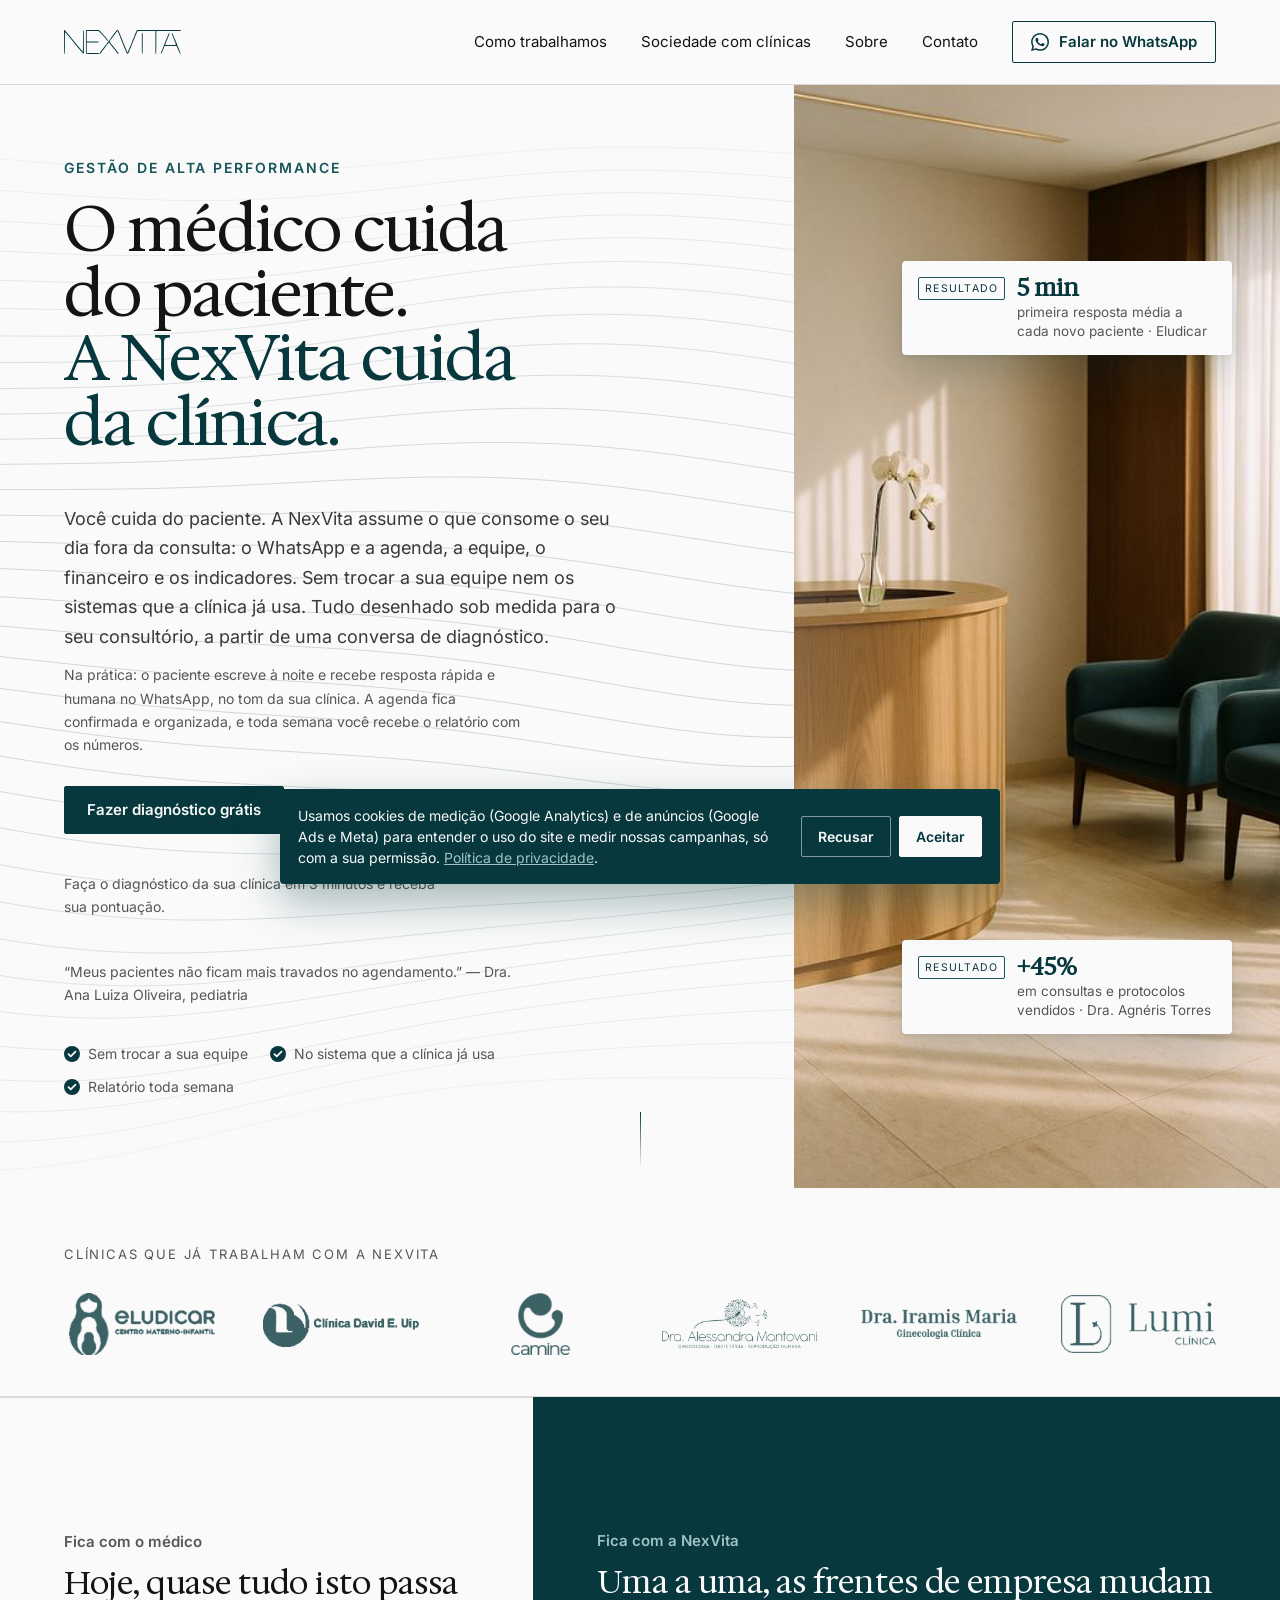
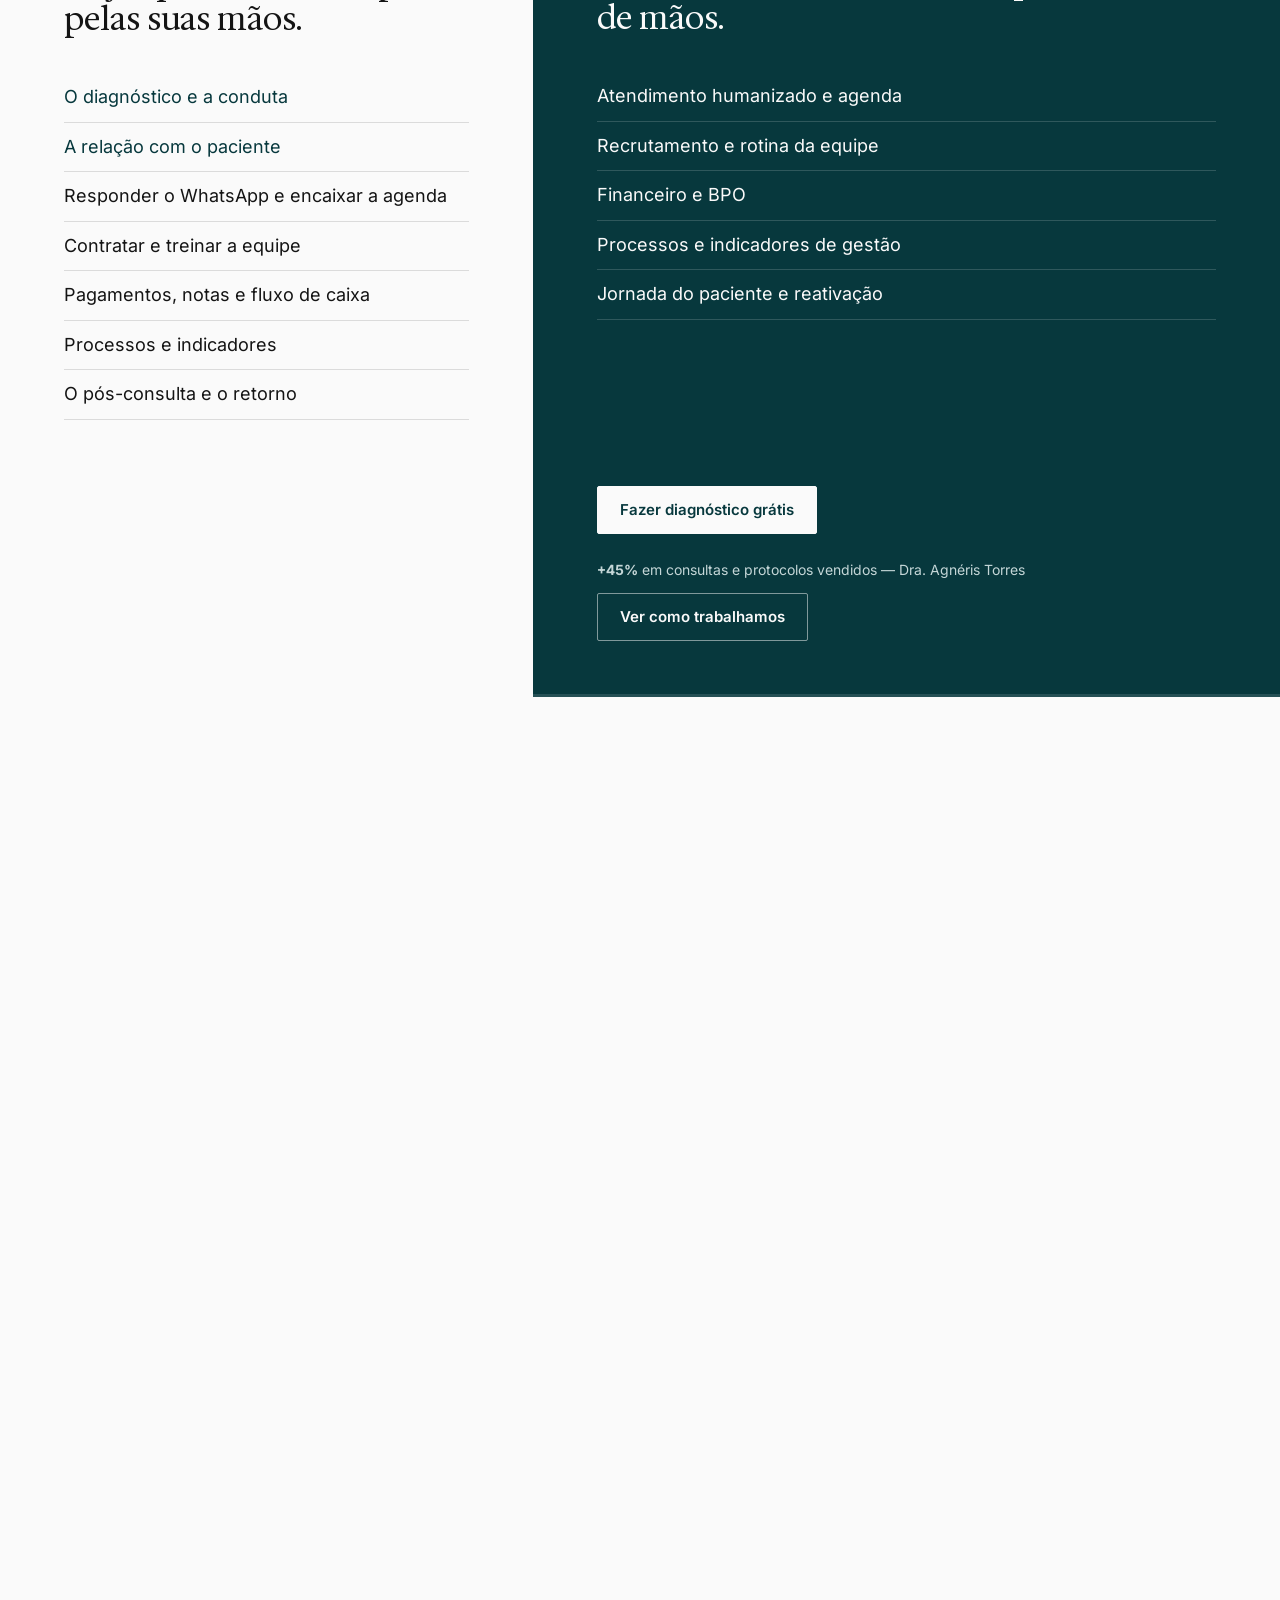
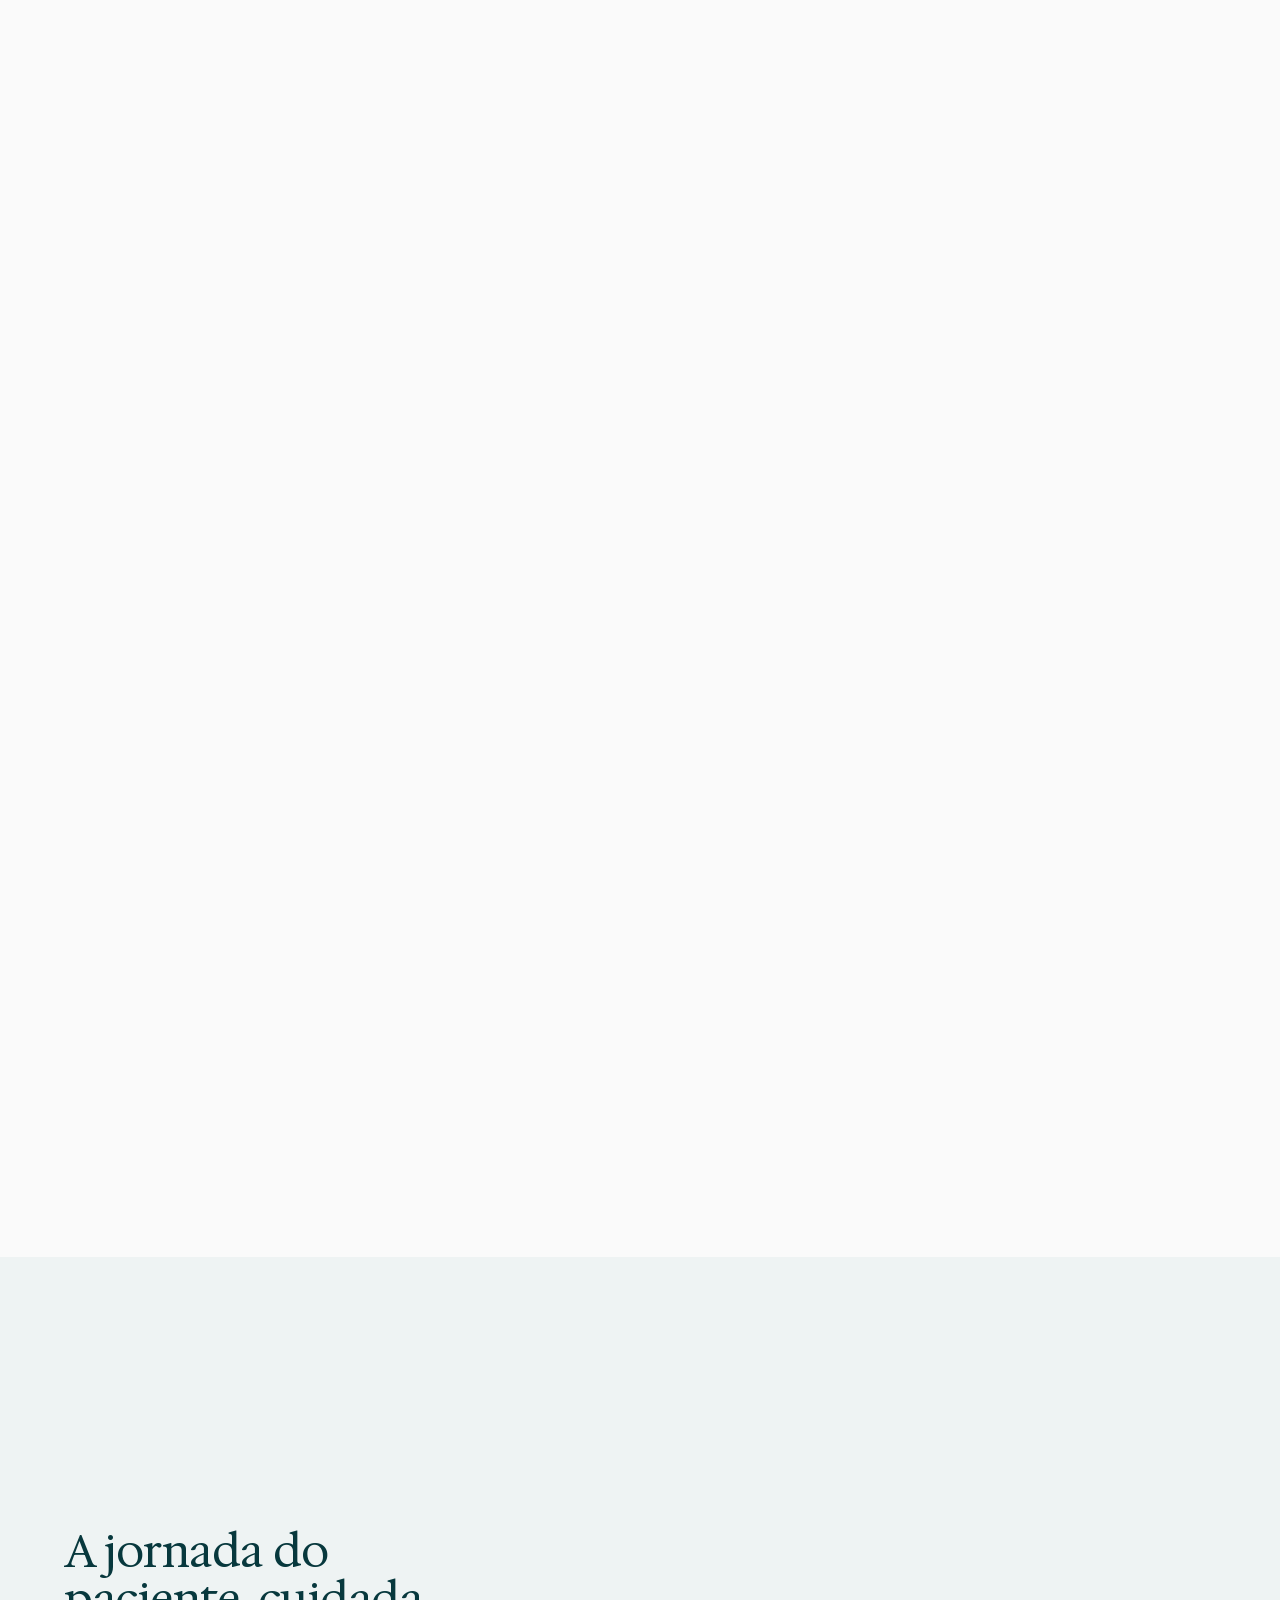
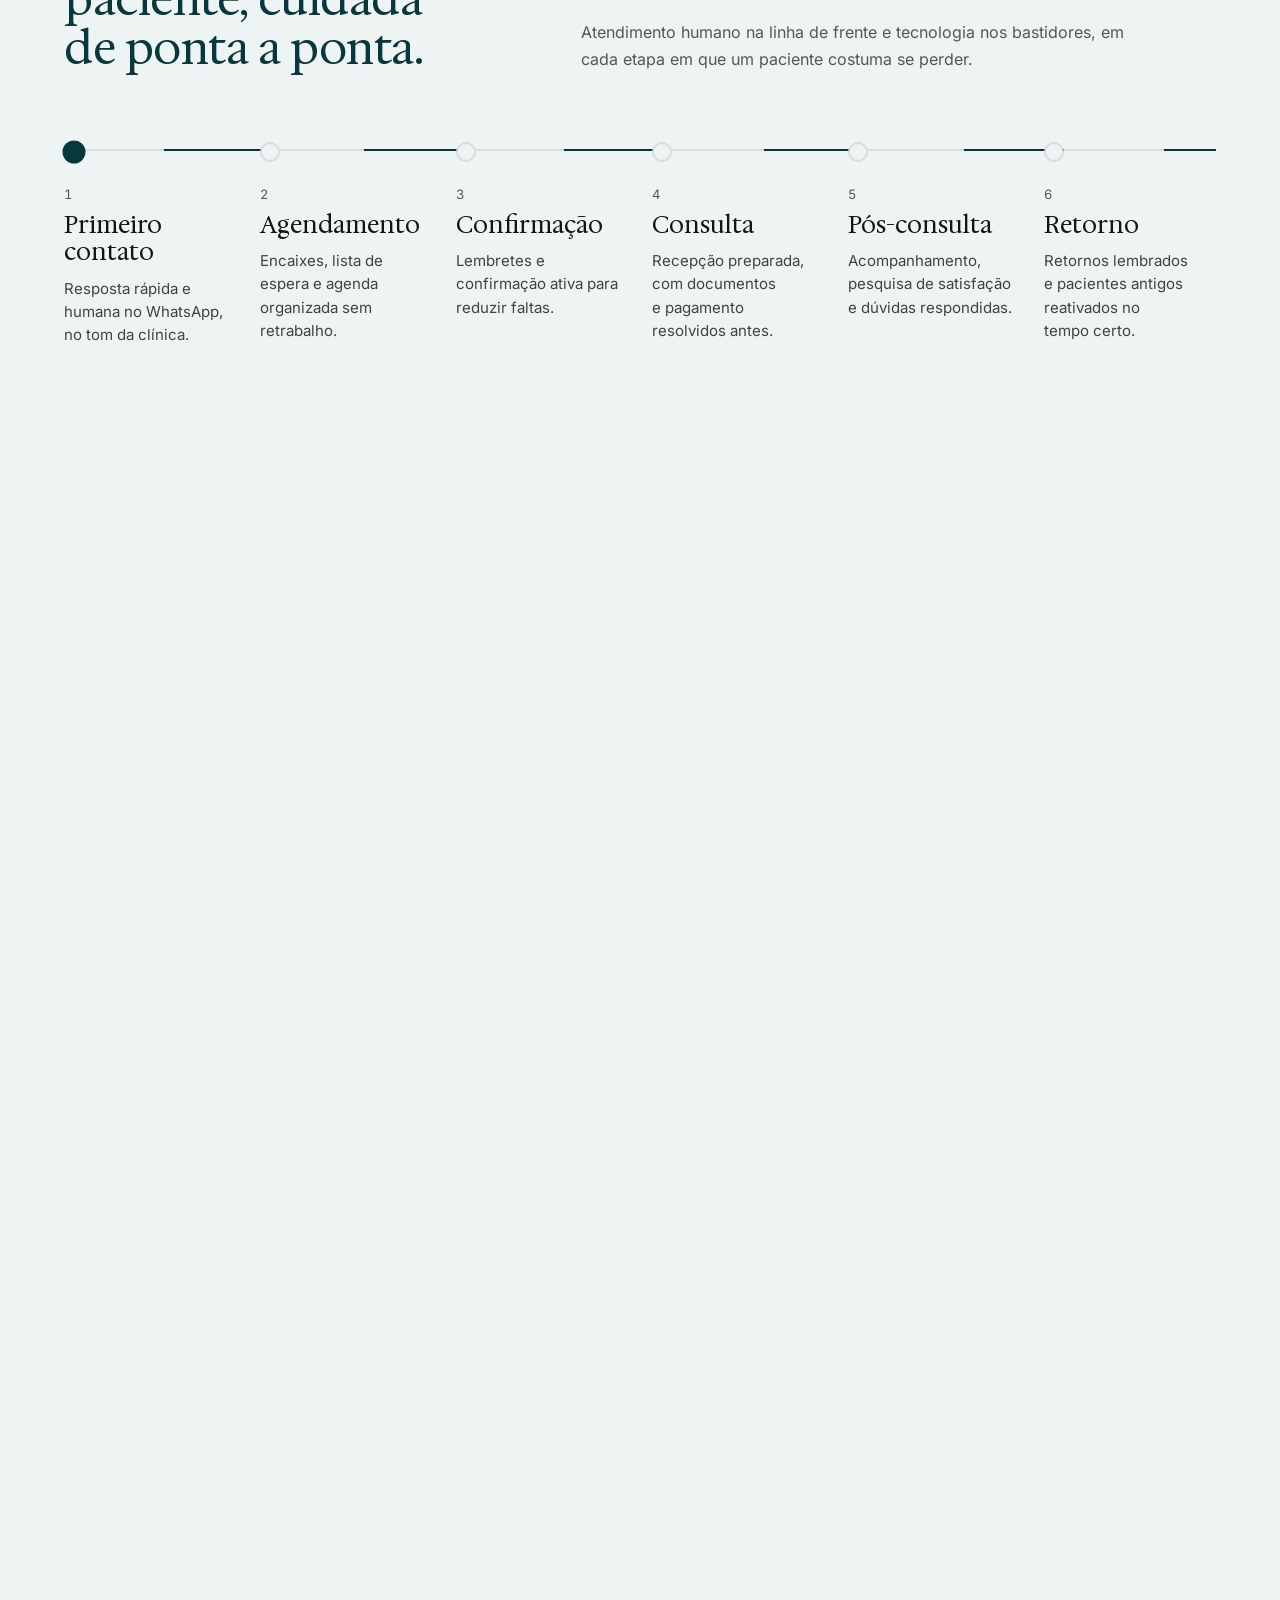
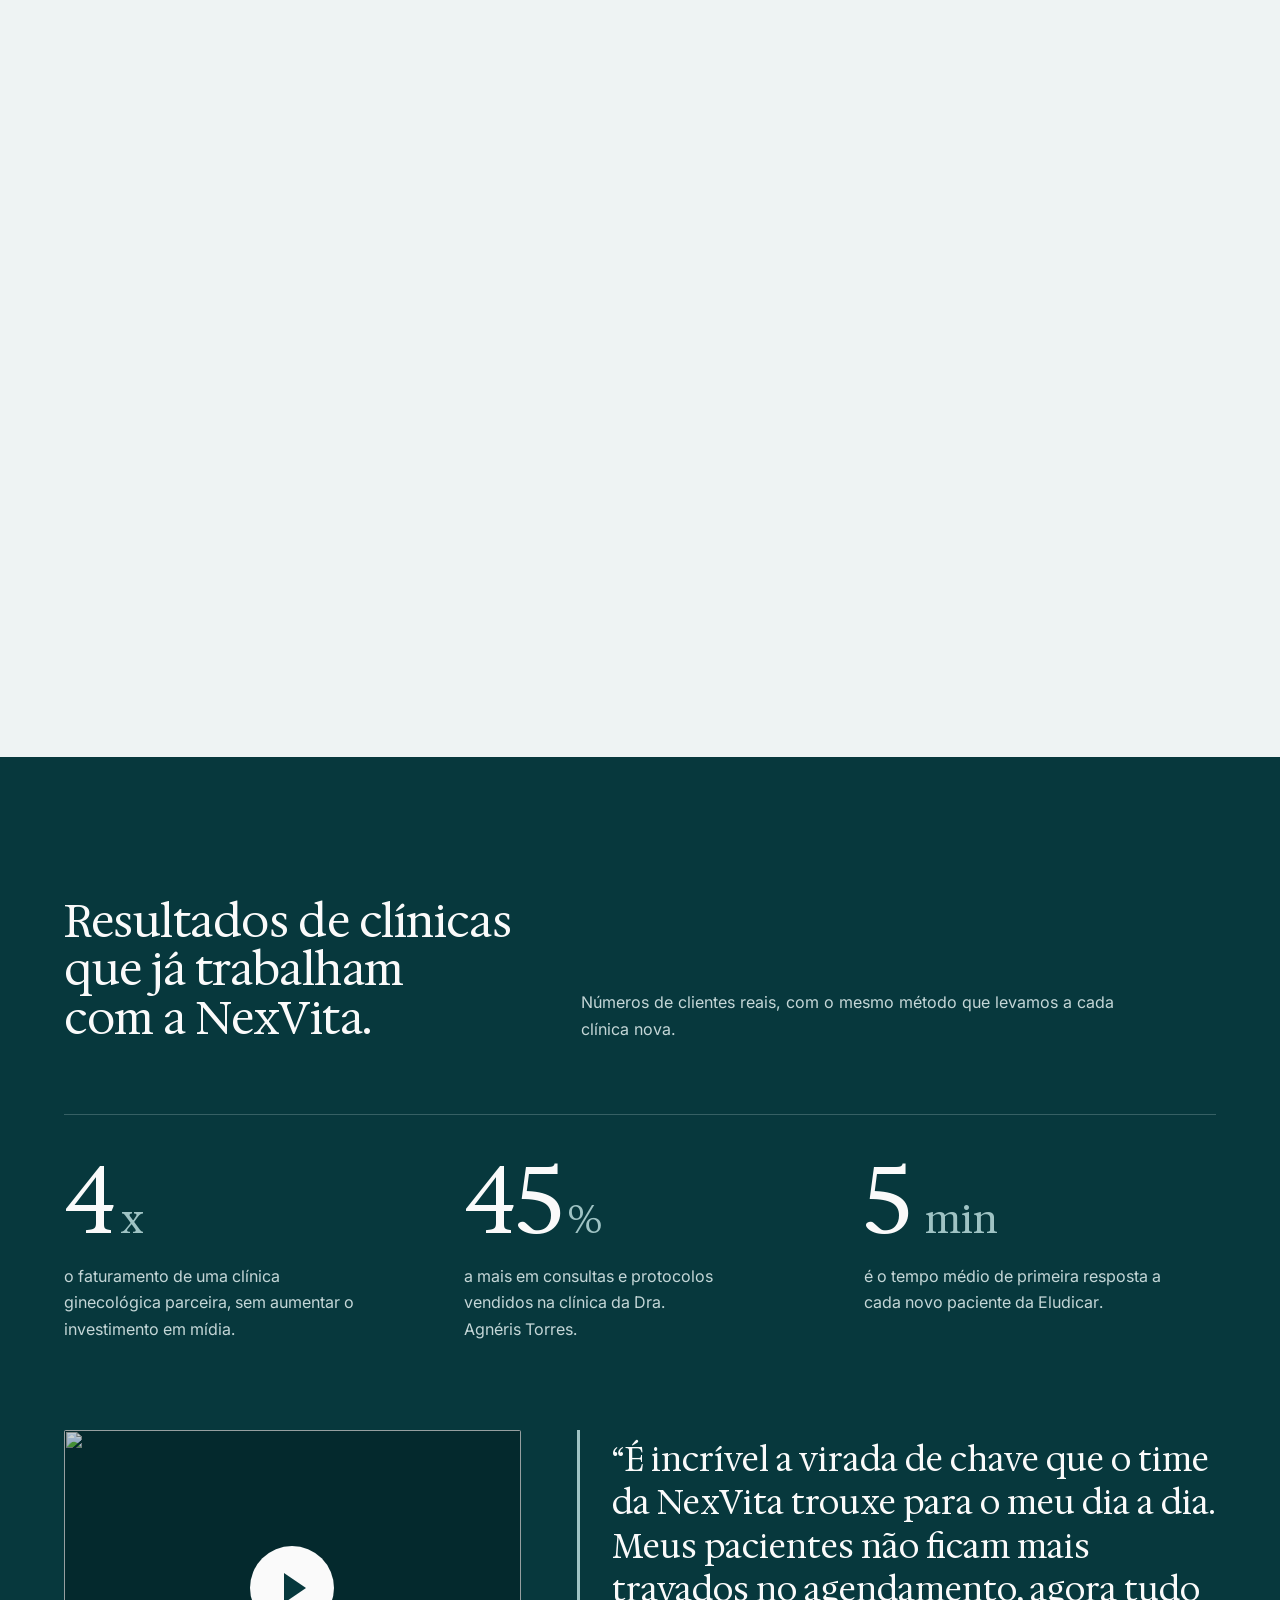
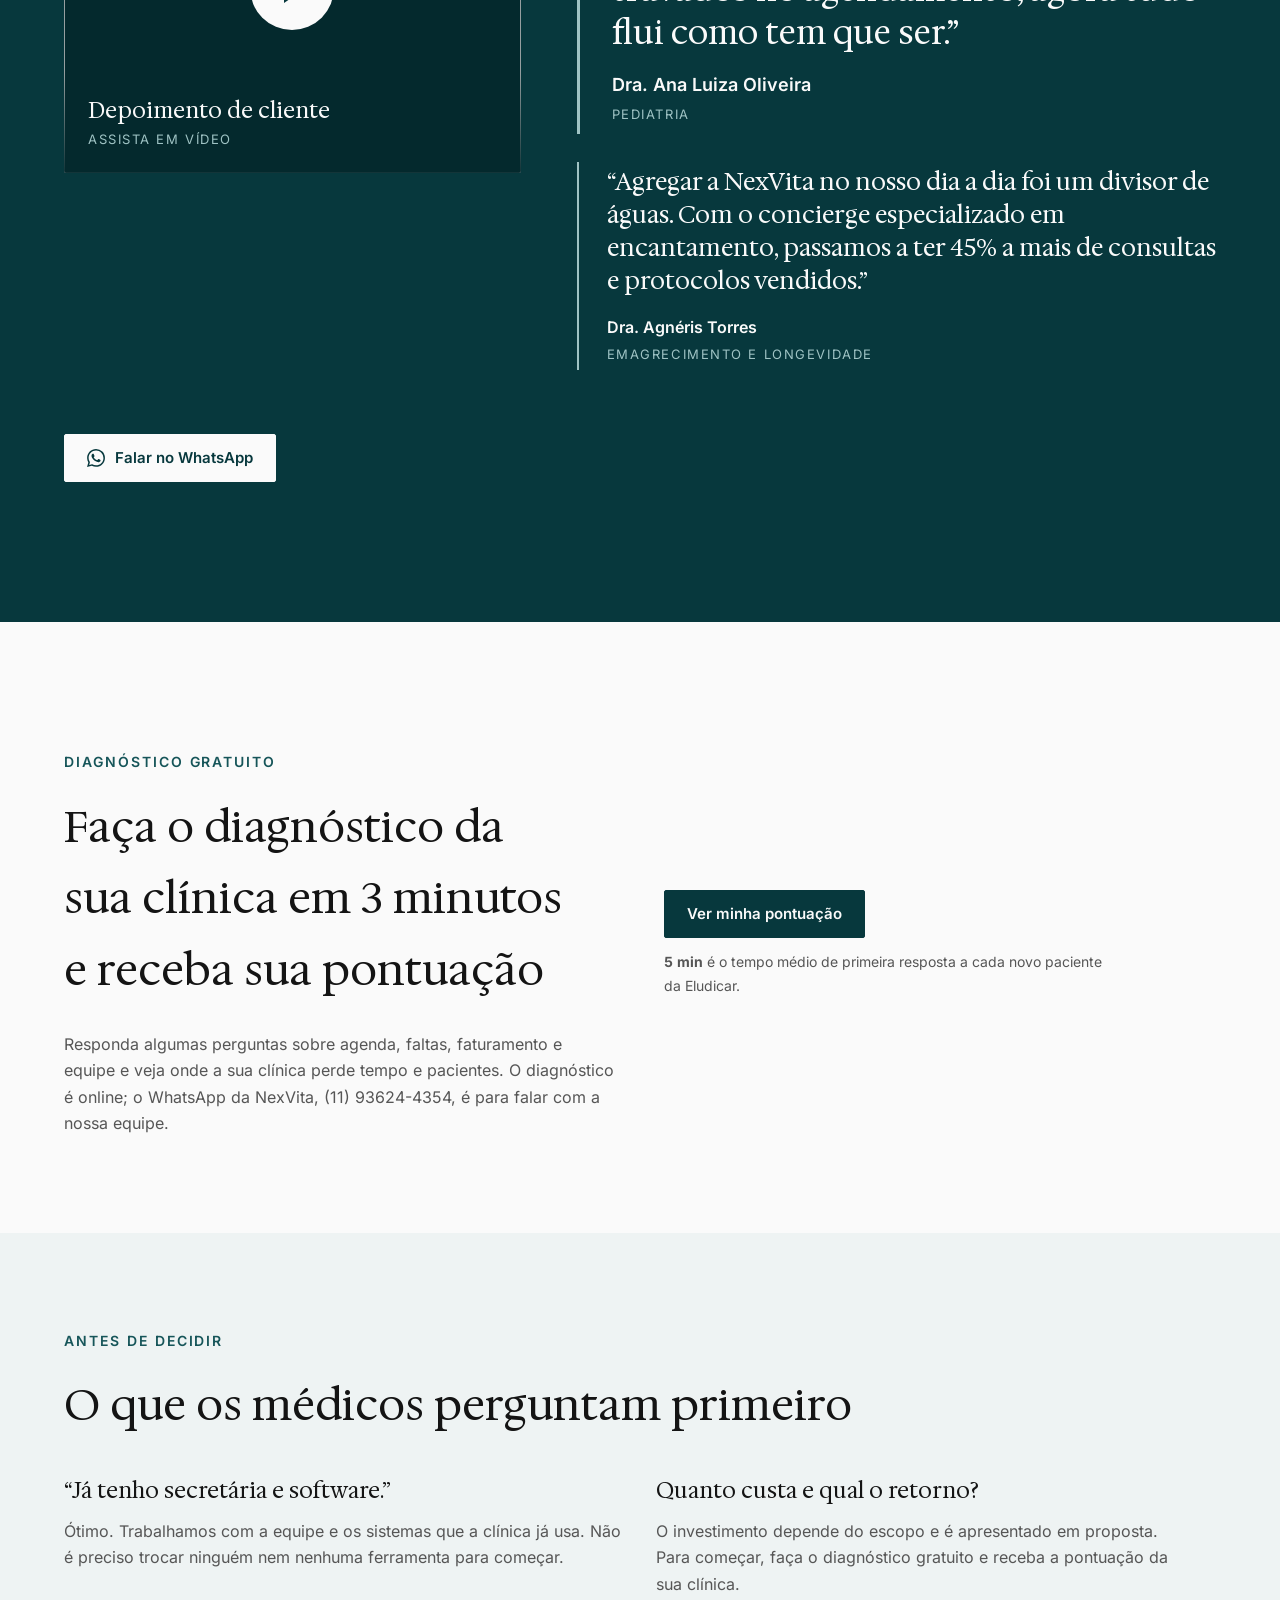
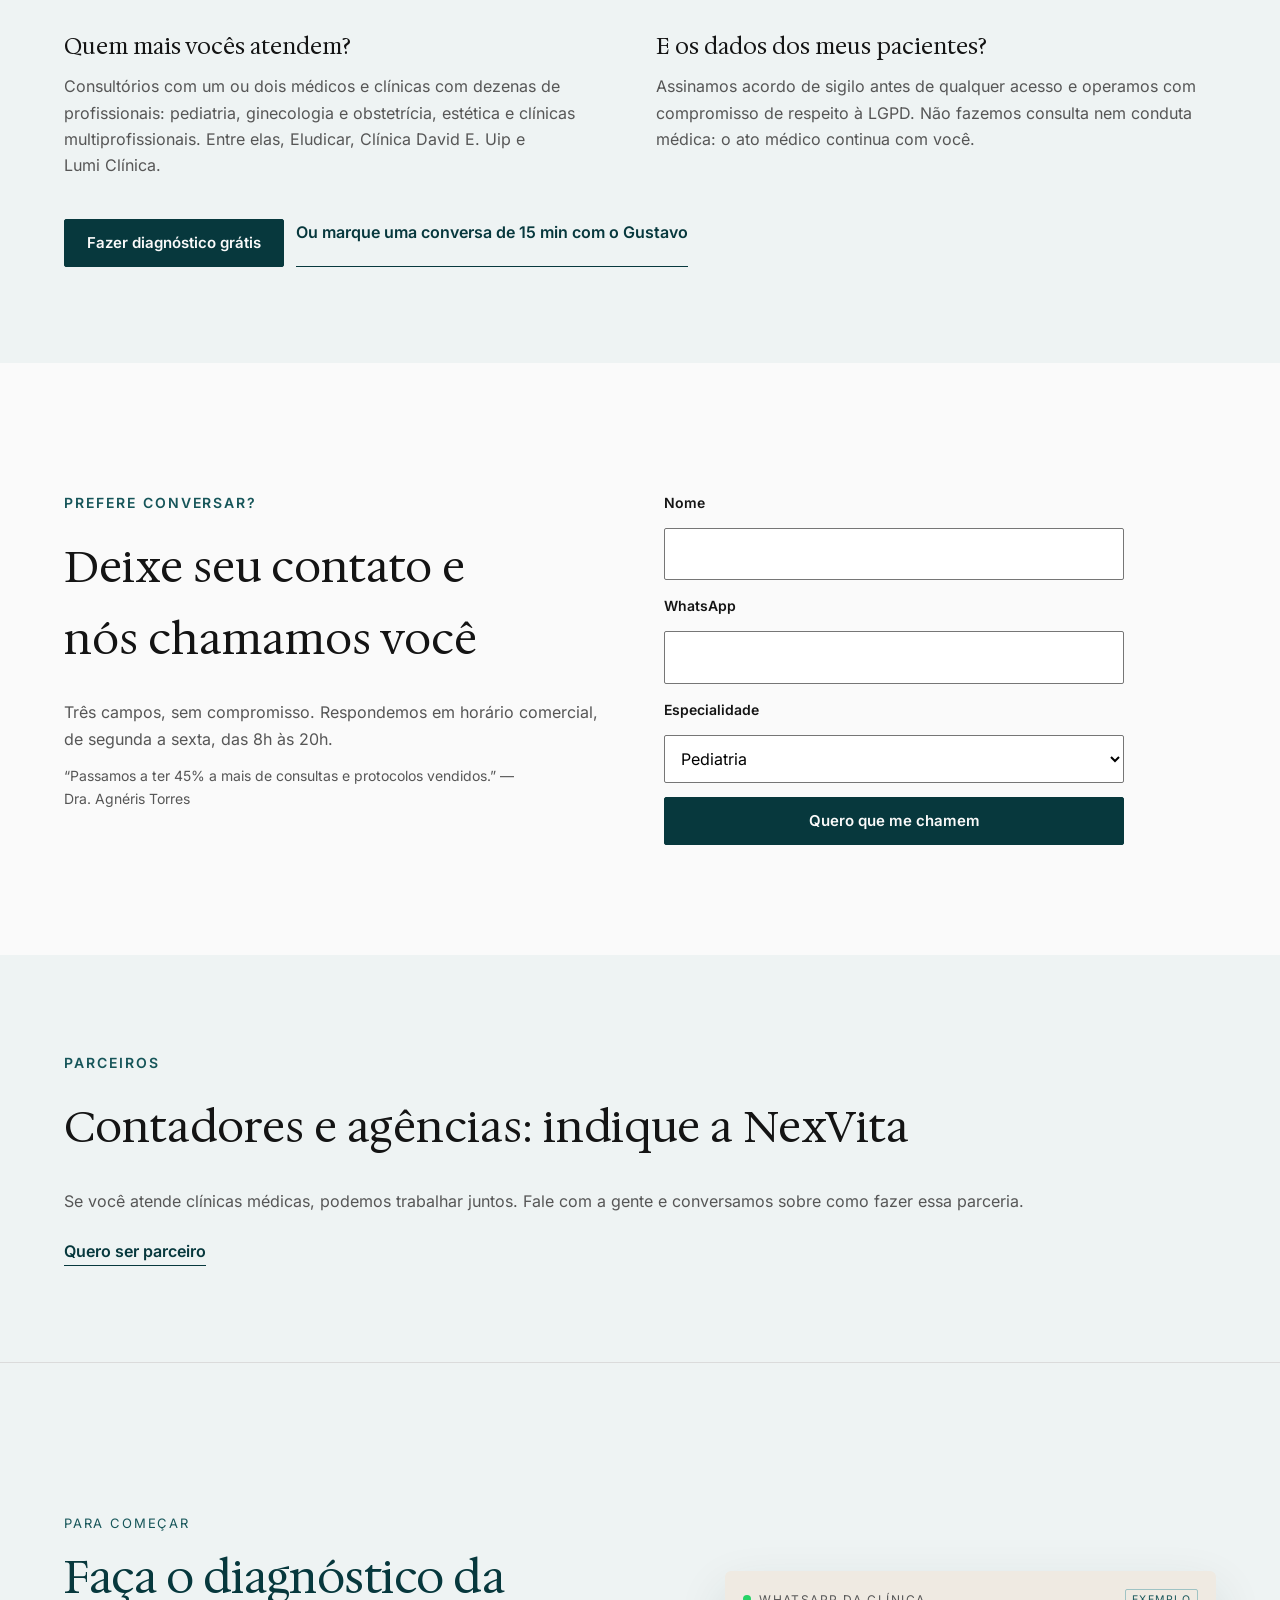
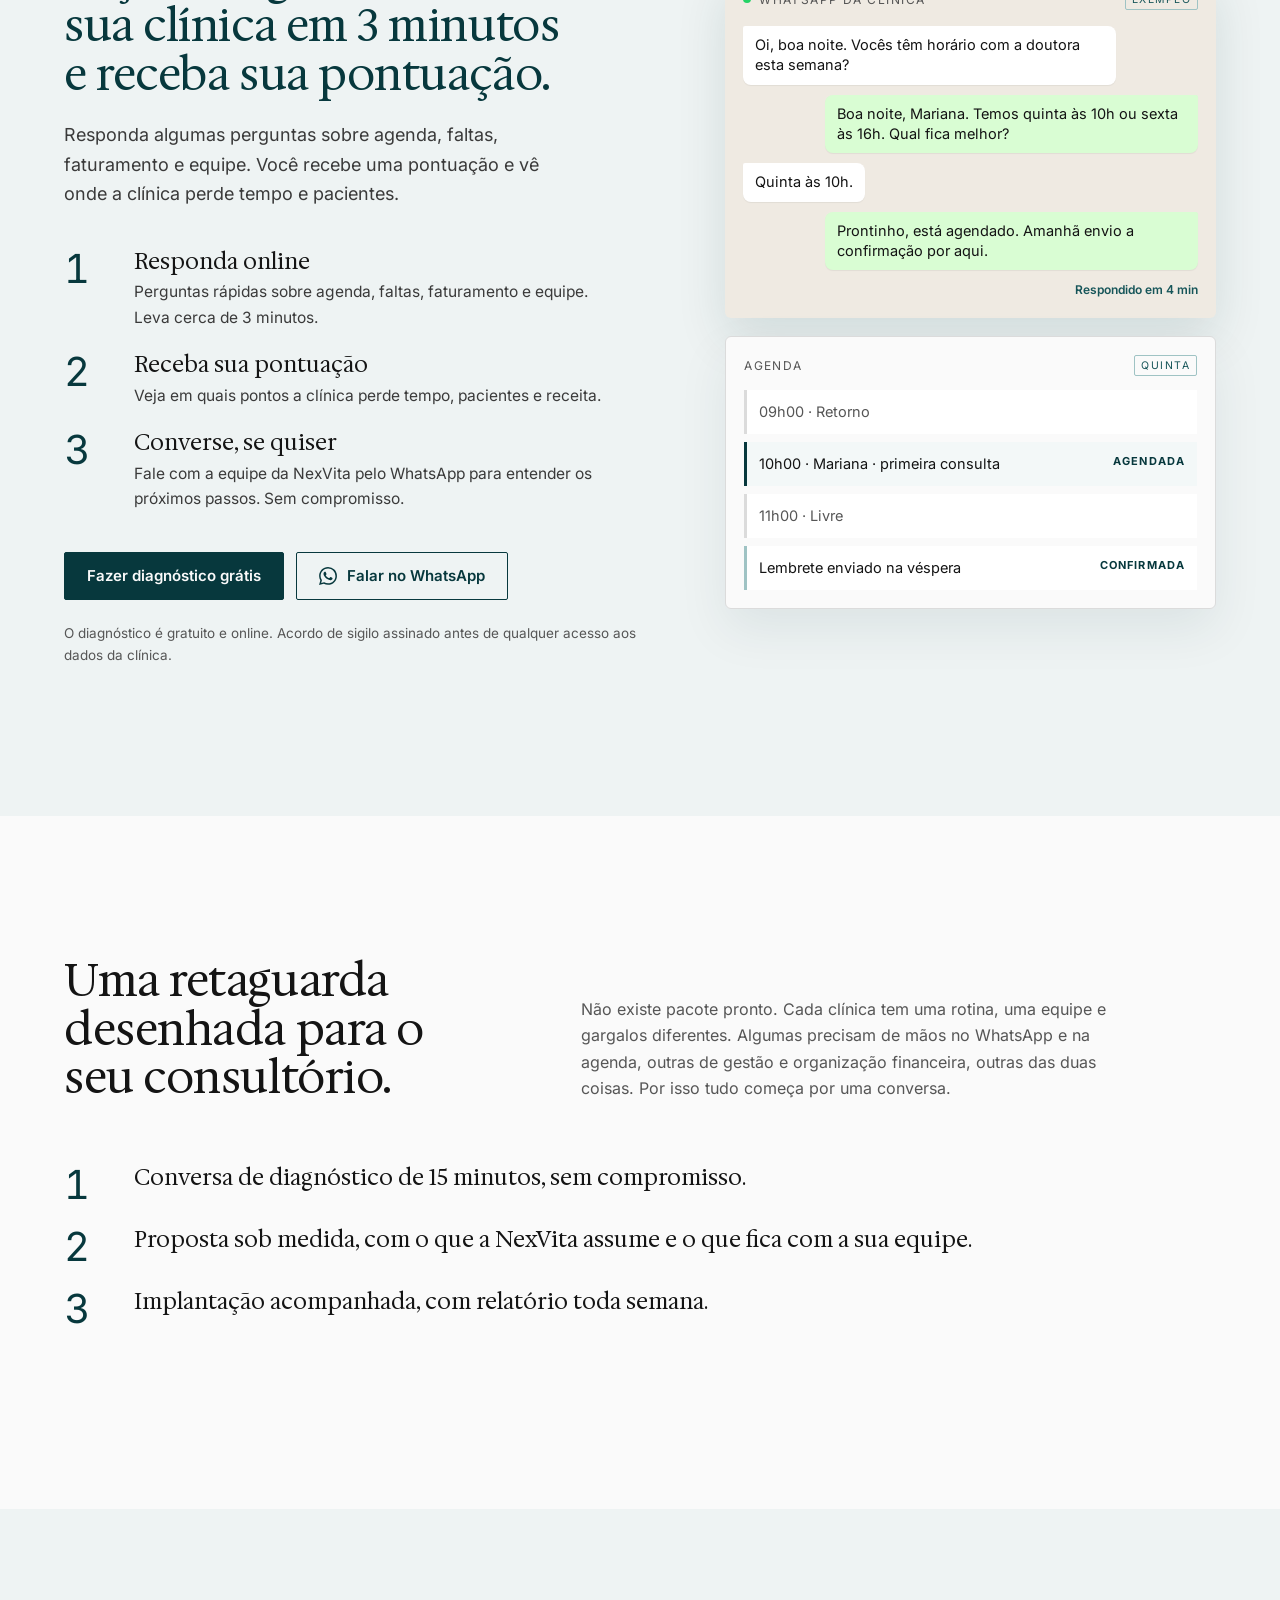
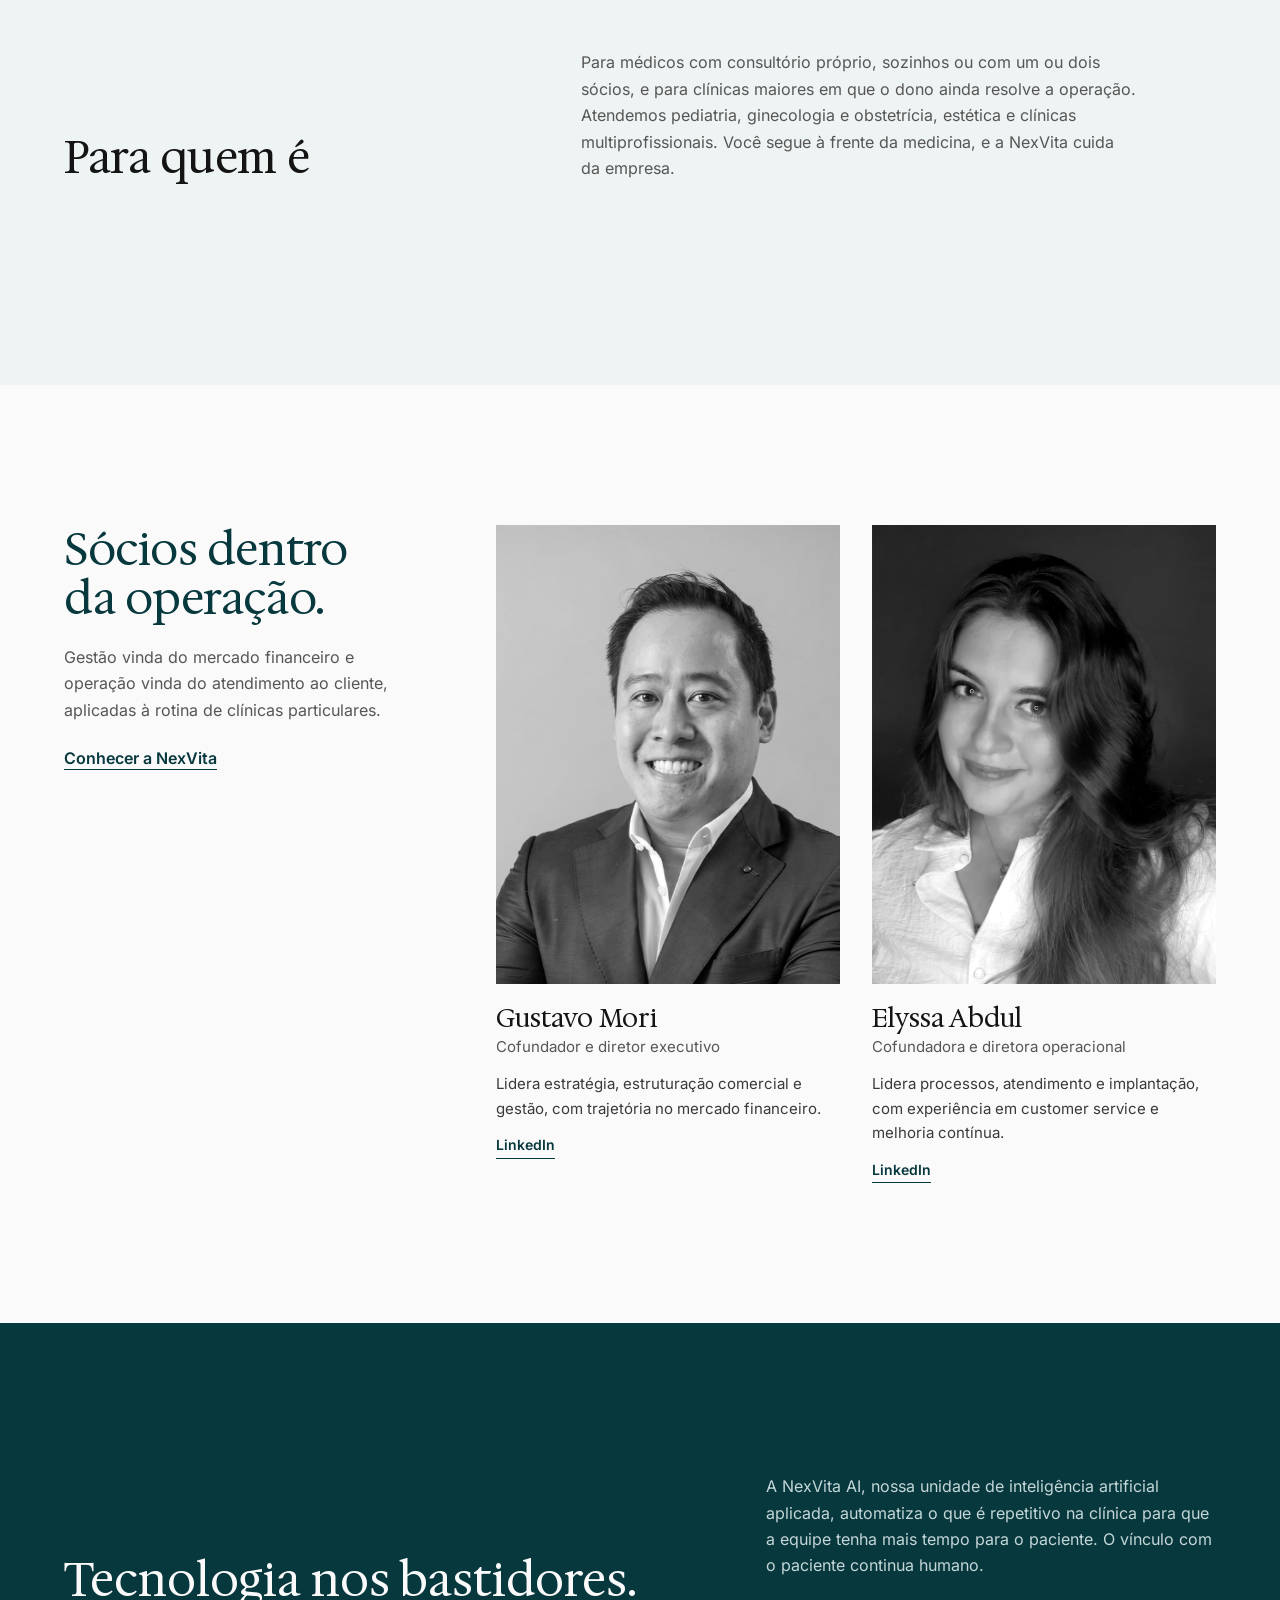
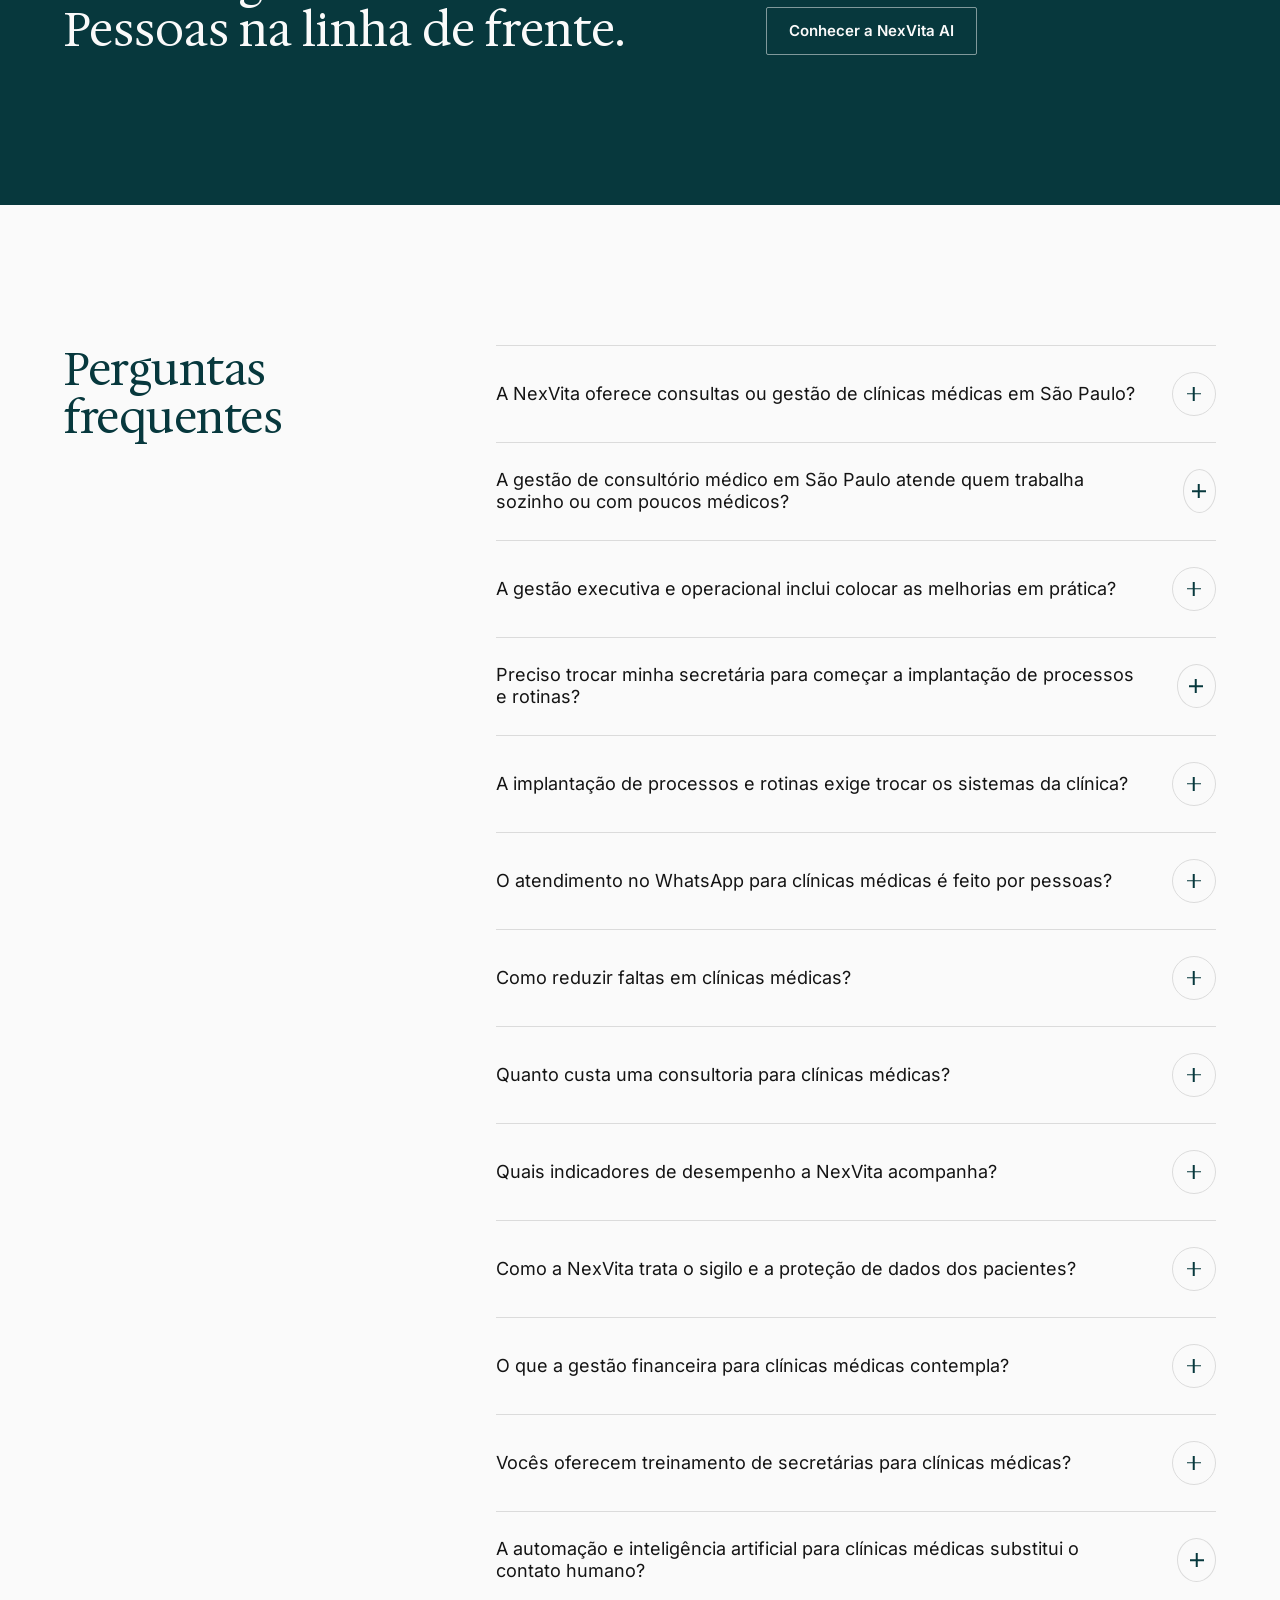
==== commit ae9632a9: "Conversa de diagnóstico padronizada em 15 minutos no site todo (aprovado por Mori 10/11)" ====
--- a/index.html
+++ b/index.html
@@ -284,7 +284,7 @@
 
 <section class="sec" id="retaguarda"><div class="wrap">
 <div class="head2 rv"><h2 class="h2">Uma retaguarda desenhada para o seu consultório.</h2><p>Não existe pacote pronto. Cada clínica tem uma rotina, uma equipe e gargalos diferentes. Algumas precisam de mãos no WhatsApp e na agenda, outras de gestão e organização financeira, outras das duas coisas. Por isso tudo começa por uma conversa.</p></div>
-<ol class="passos"><li class="rv d0"><span class="n">1</span><h3>Conversa de diagnóstico de 20 minutos, sem compromisso.</h3></li><li class="rv d1"><span class="n">2</span><h3>Proposta sob medida, com o que a NexVita assume e o que fica com a sua equipe.</h3></li><li class="rv d2"><span class="n">3</span><h3>Implantação acompanhada, com relatório toda semana.</h3></li></ol>
+<ol class="passos"><li class="rv d0"><span class="n">1</span><h3>Conversa de diagnóstico de 15 minutos, sem compromisso.</h3></li><li class="rv d1"><span class="n">2</span><h3>Proposta sob medida, com o que a NexVita assume e o que fica com a sua equipe.</h3></li><li class="rv d2"><span class="n">3</span><h3>Implantação acompanhada, com relatório toda semana.</h3></li></ol>
 </div></section>
 
 <section class="sec mist" id="para-quem-e"><div class="wrap">
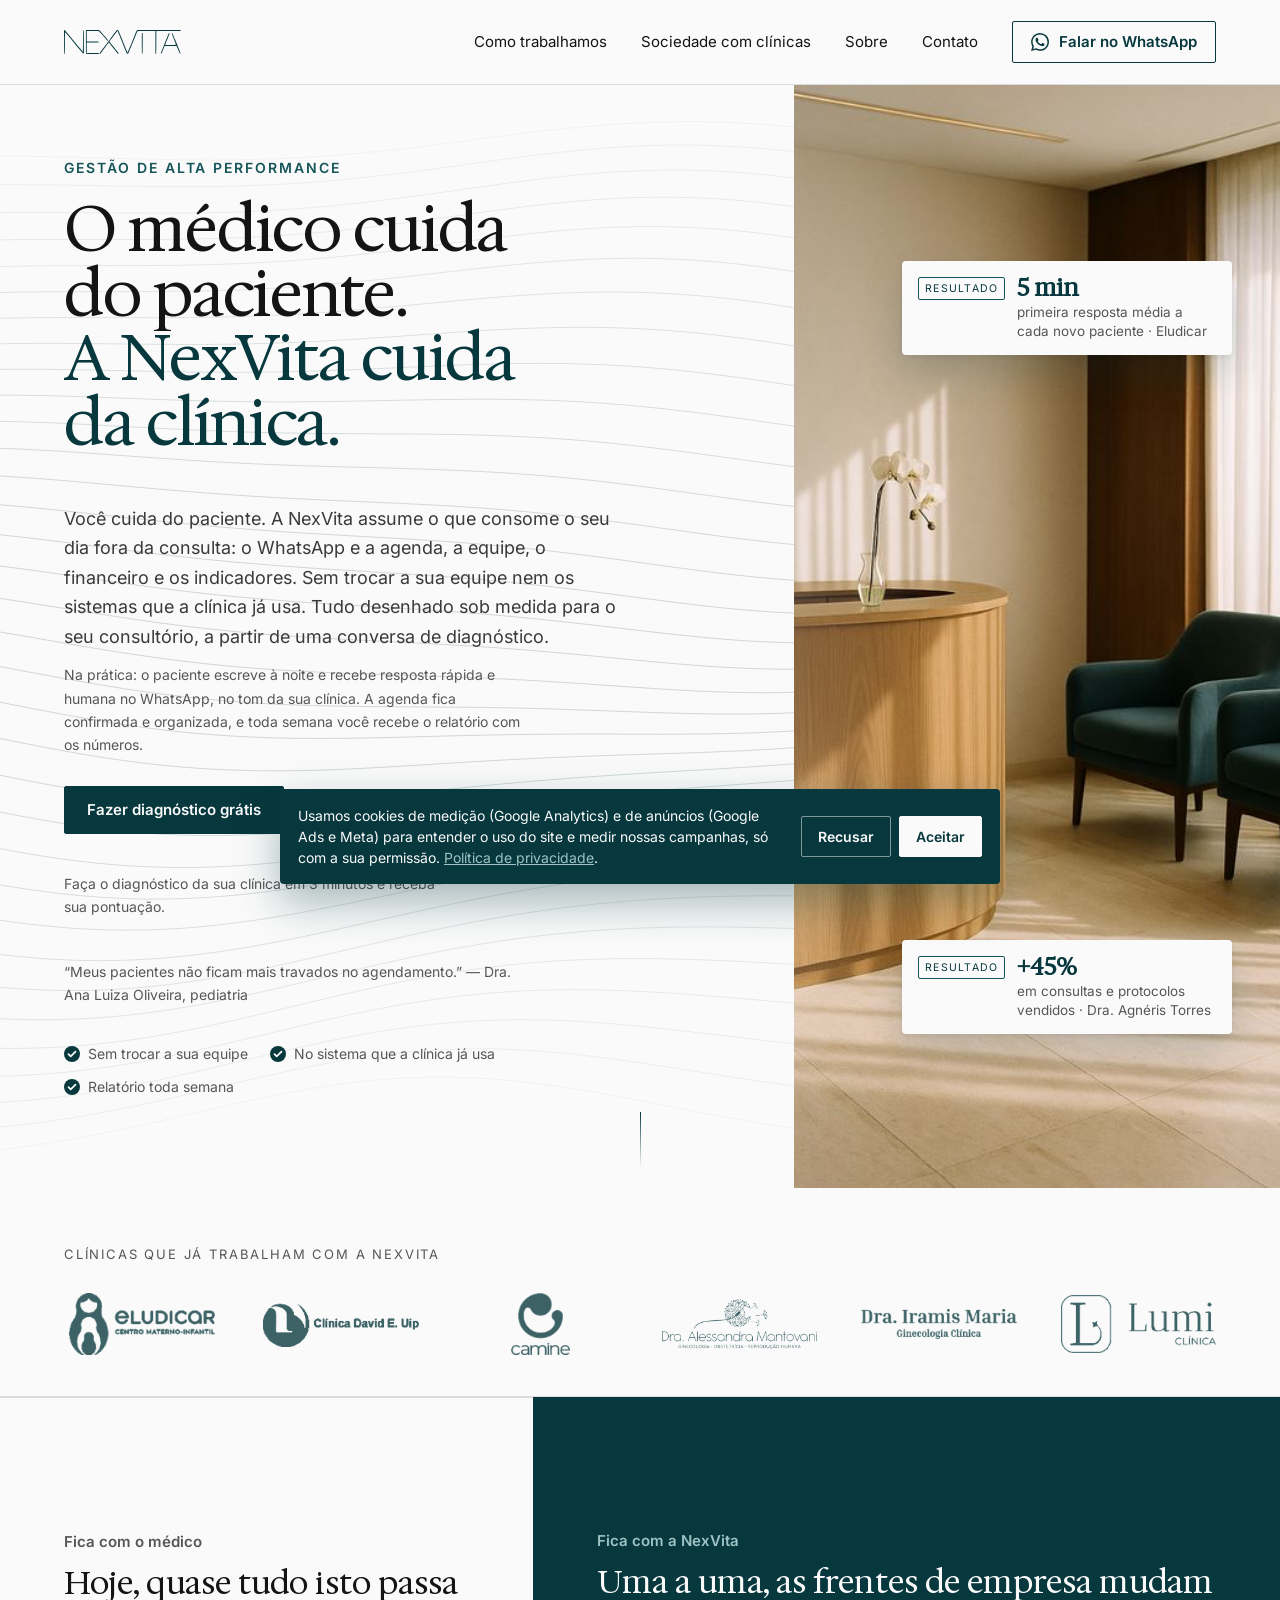
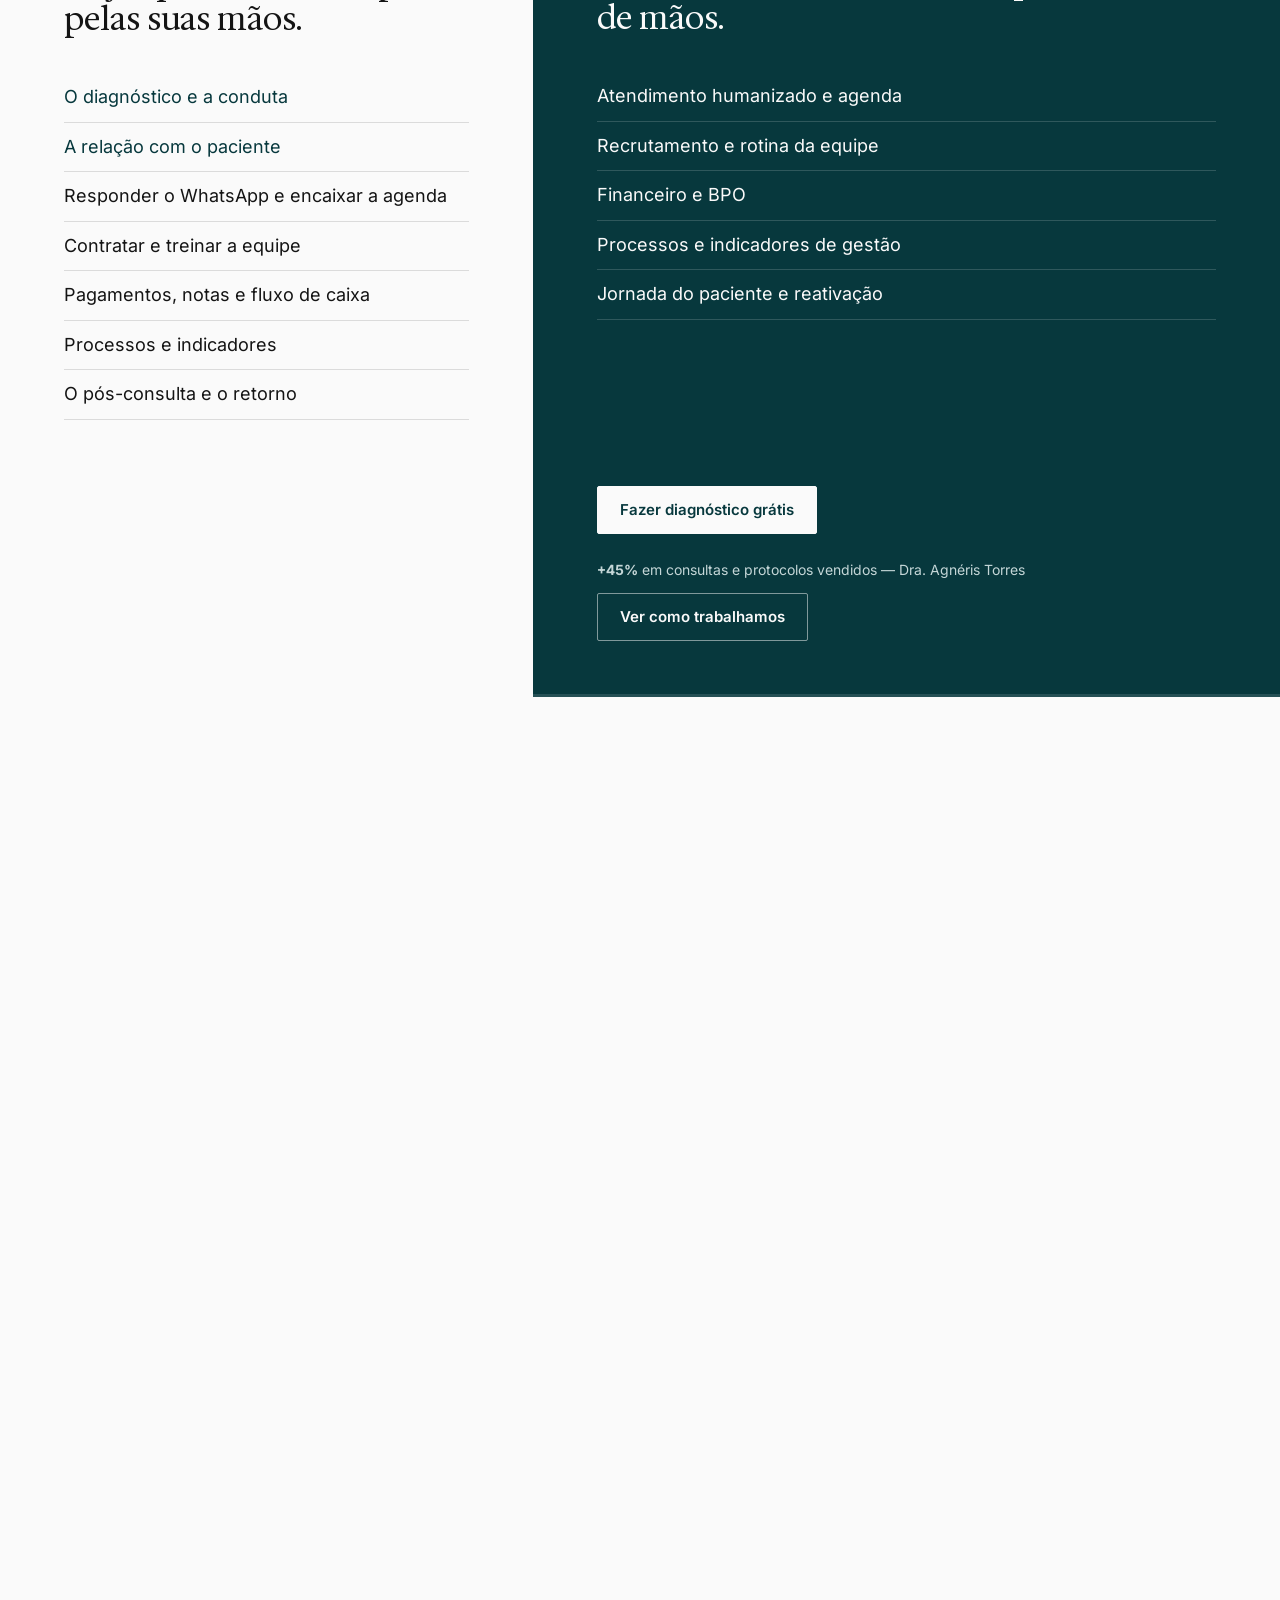
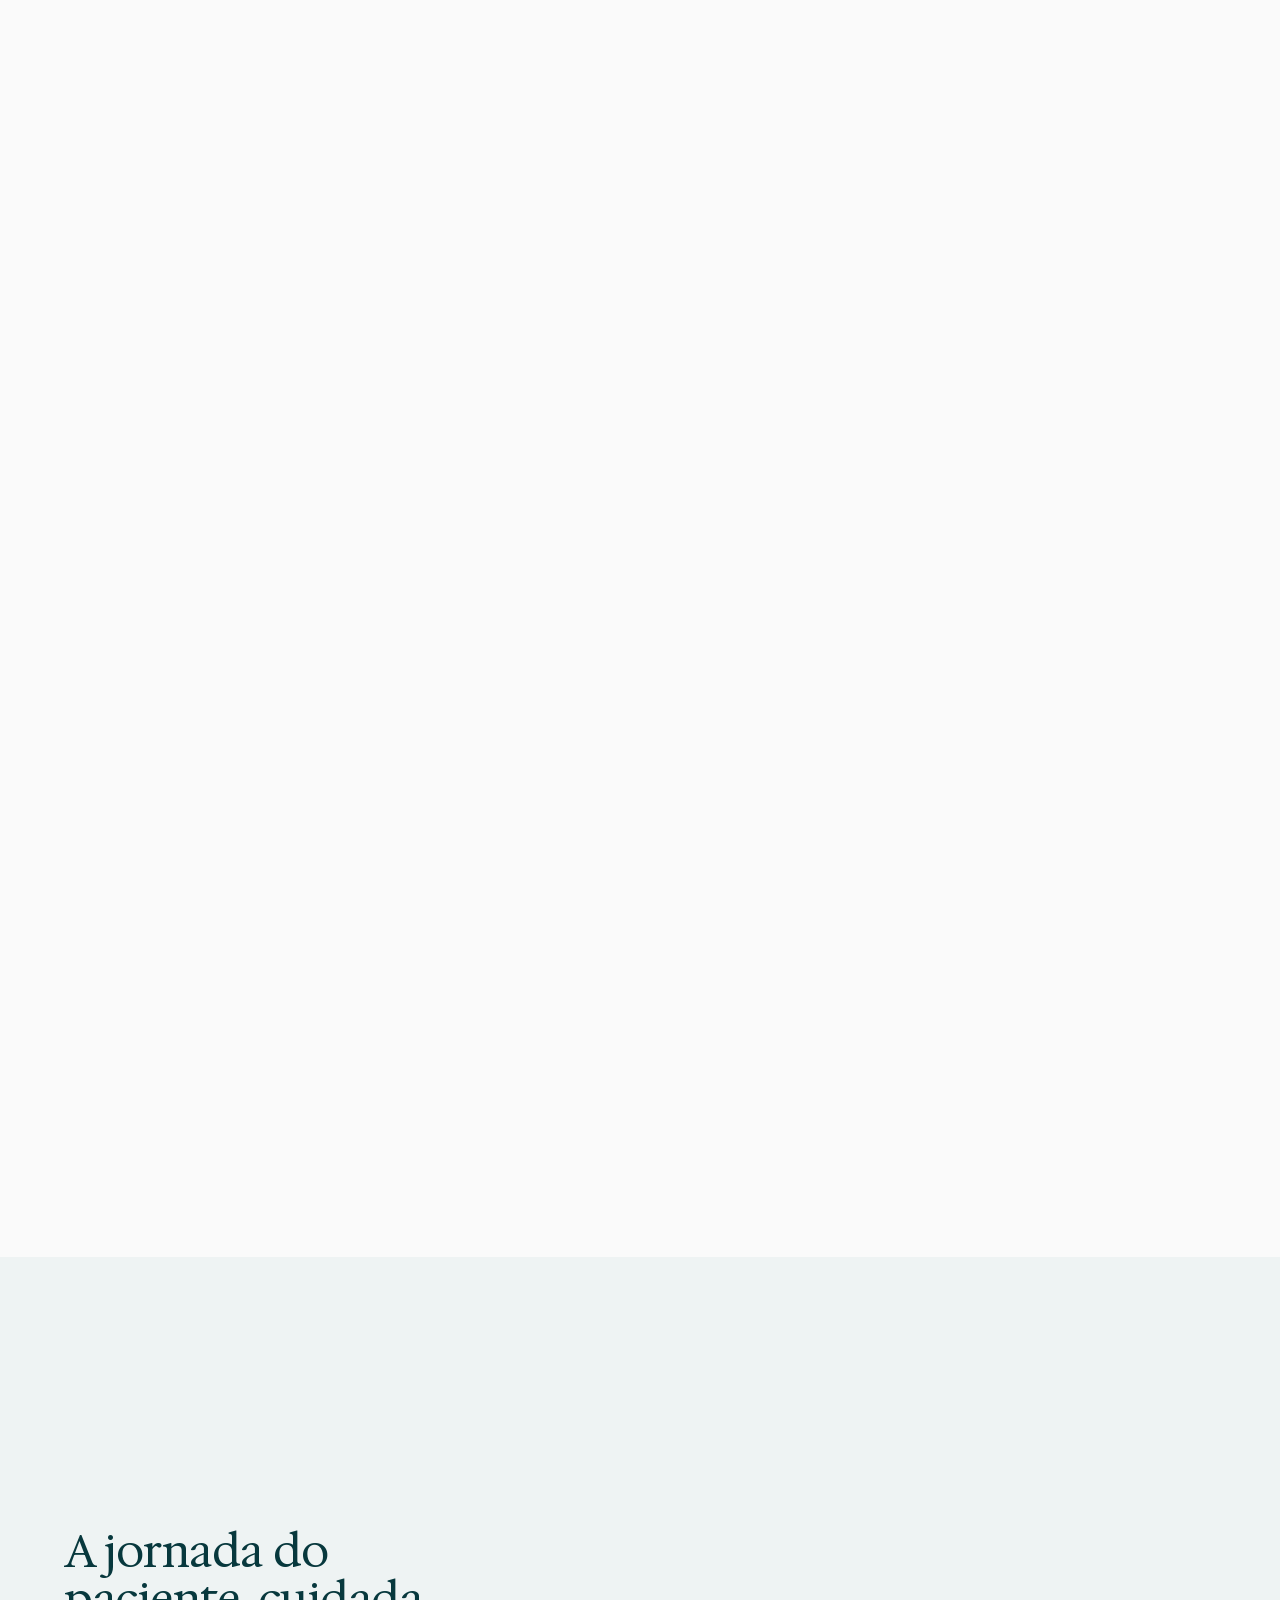
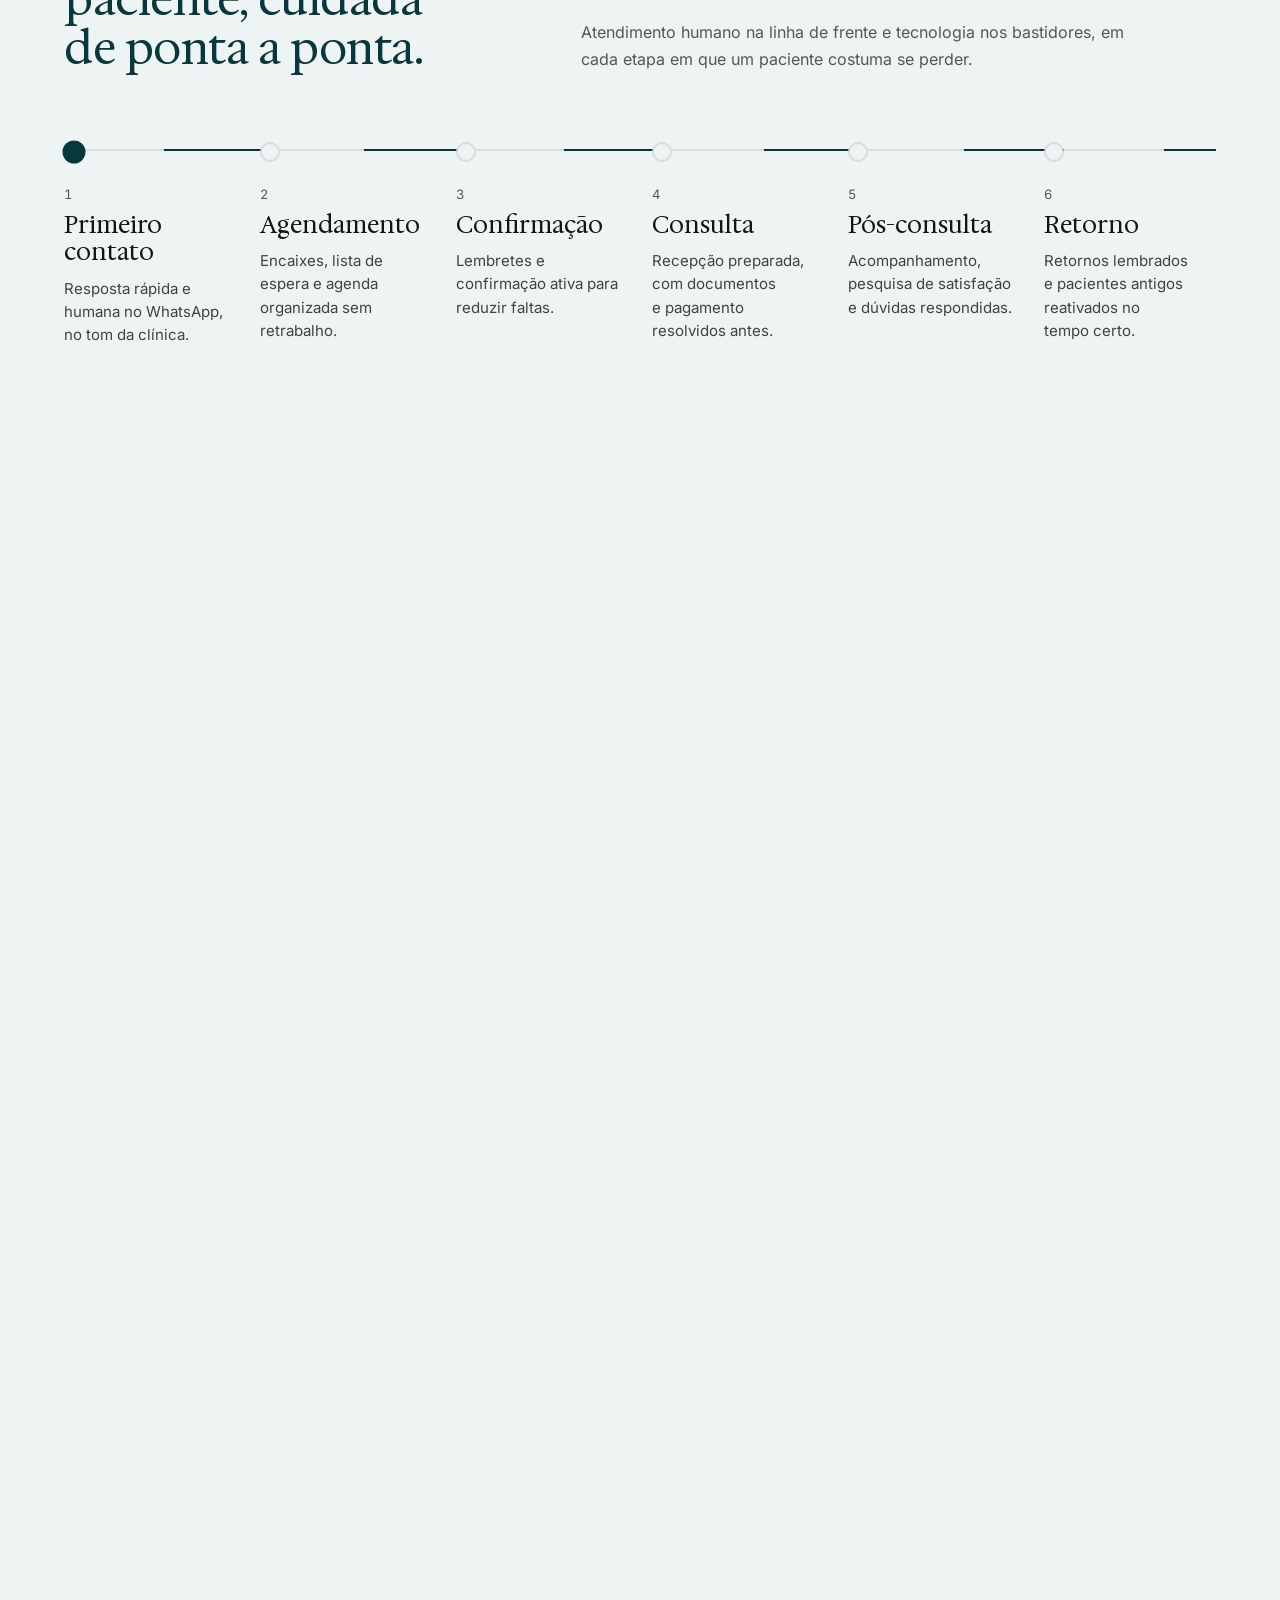
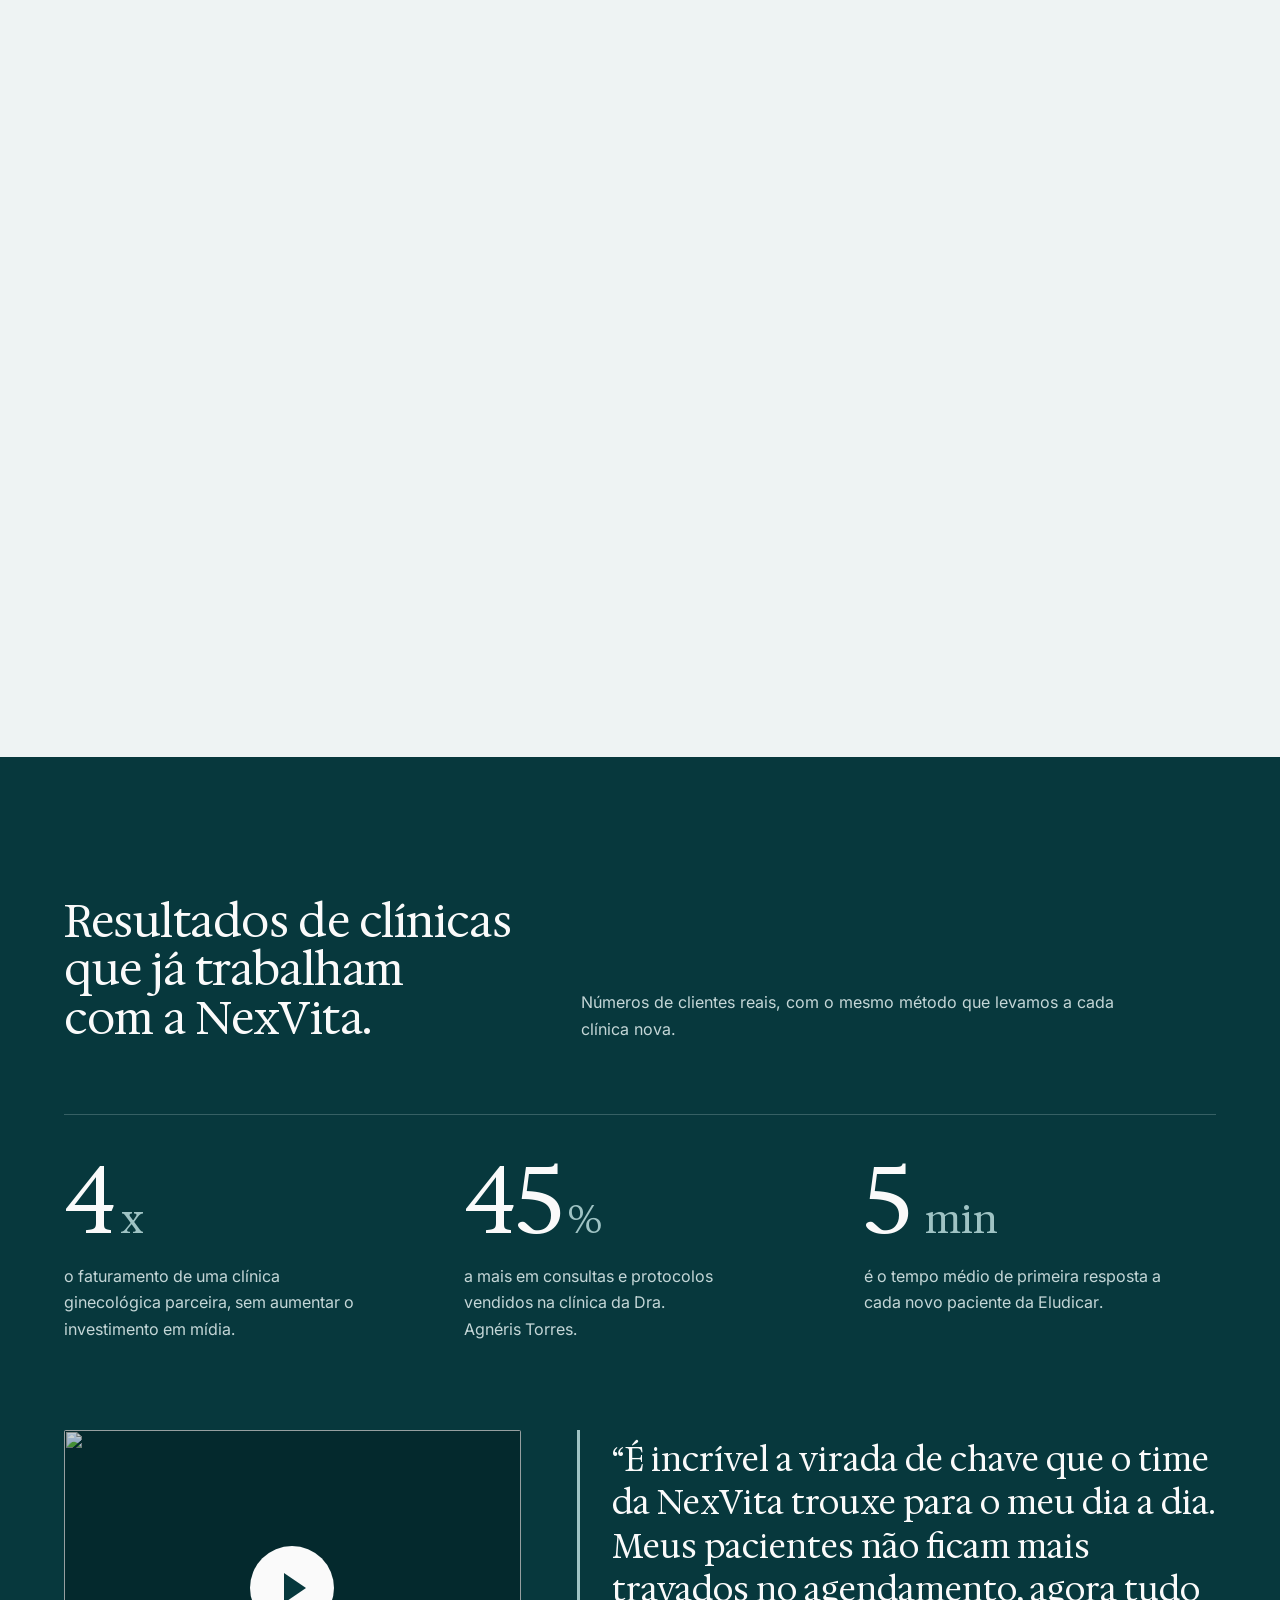
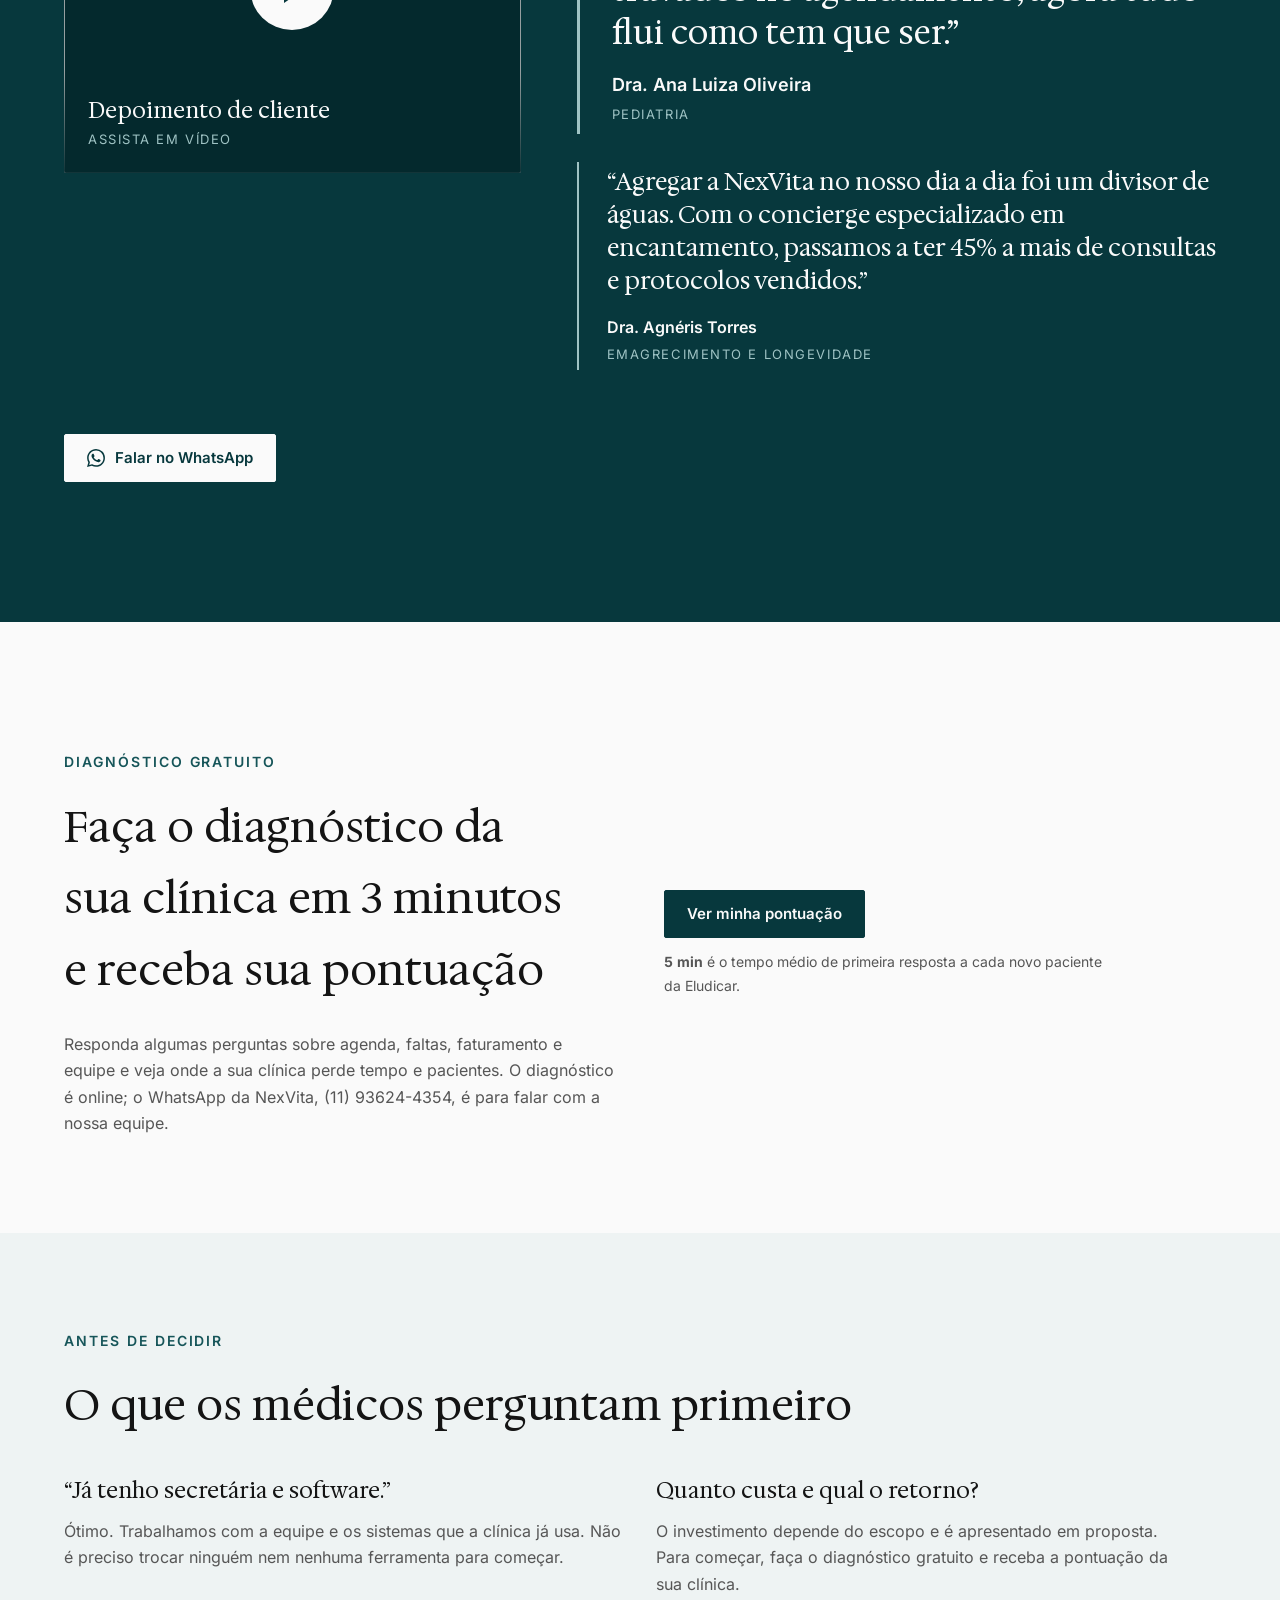
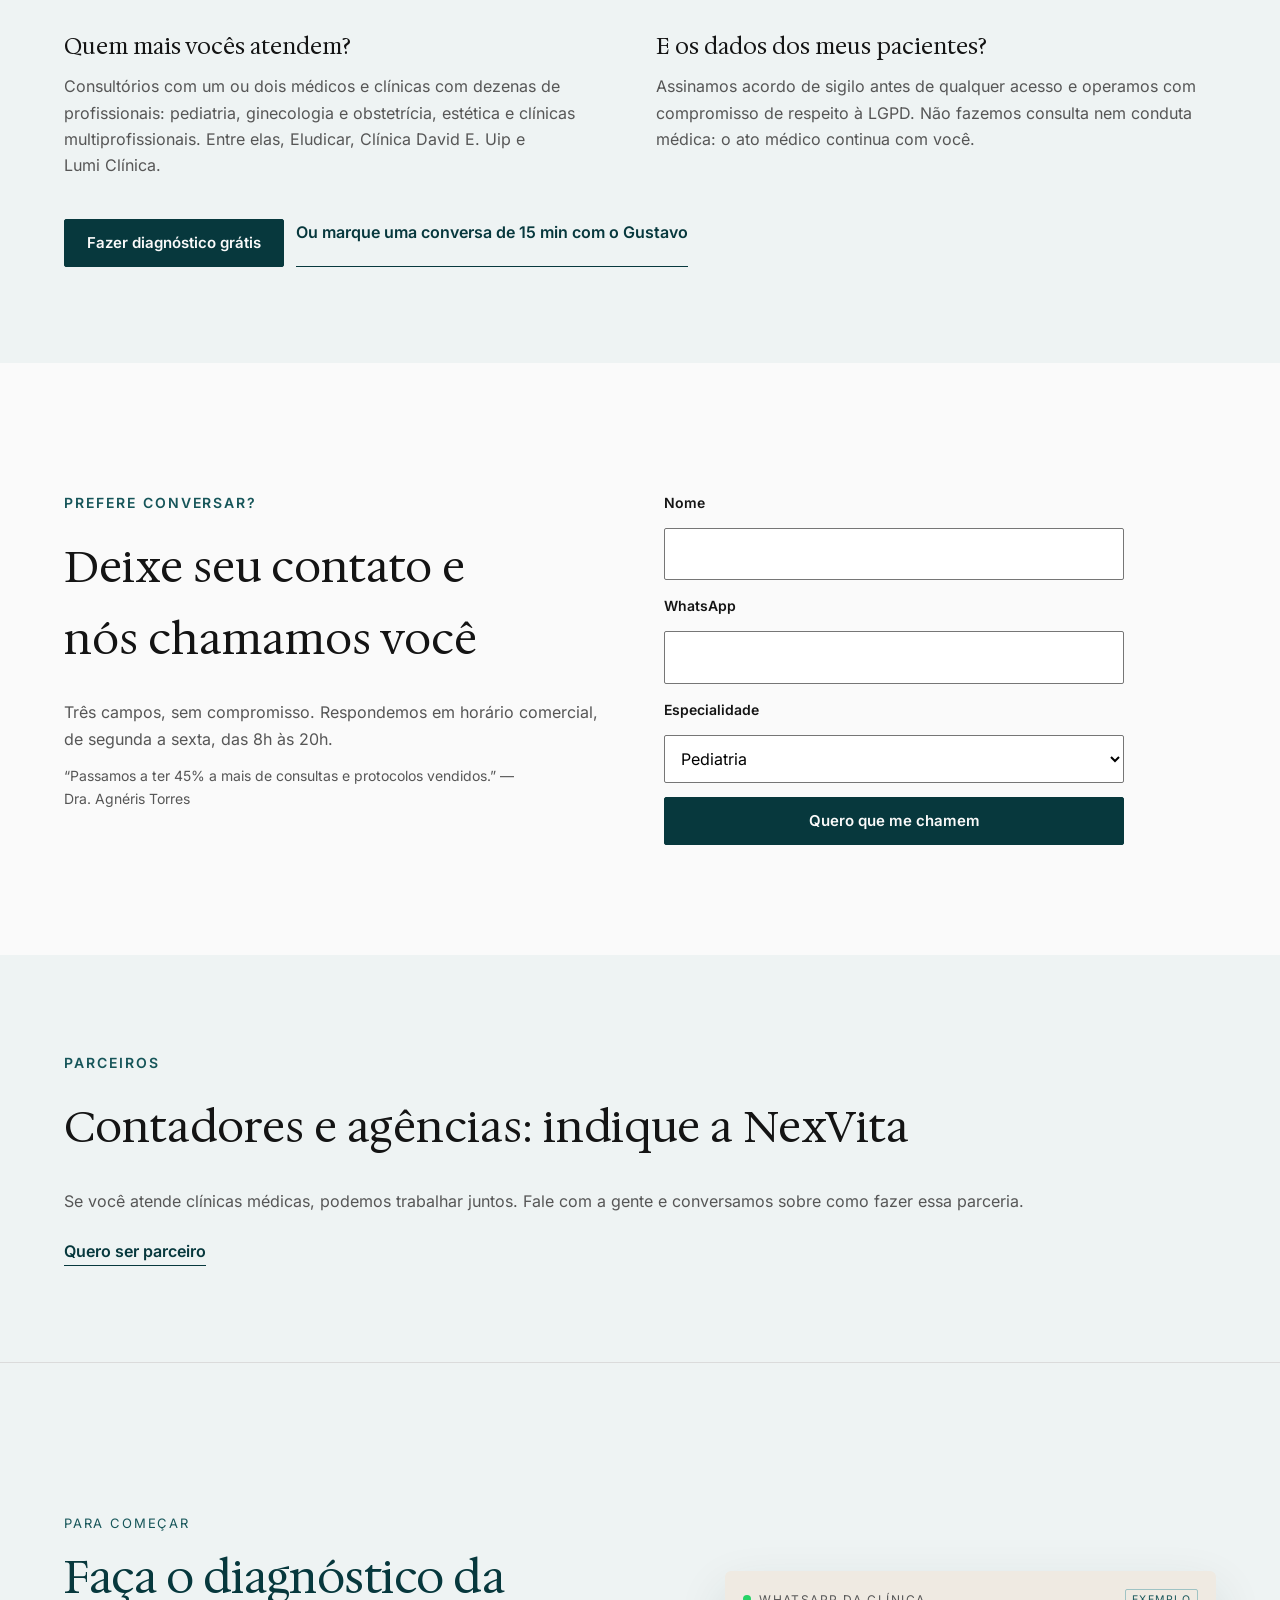
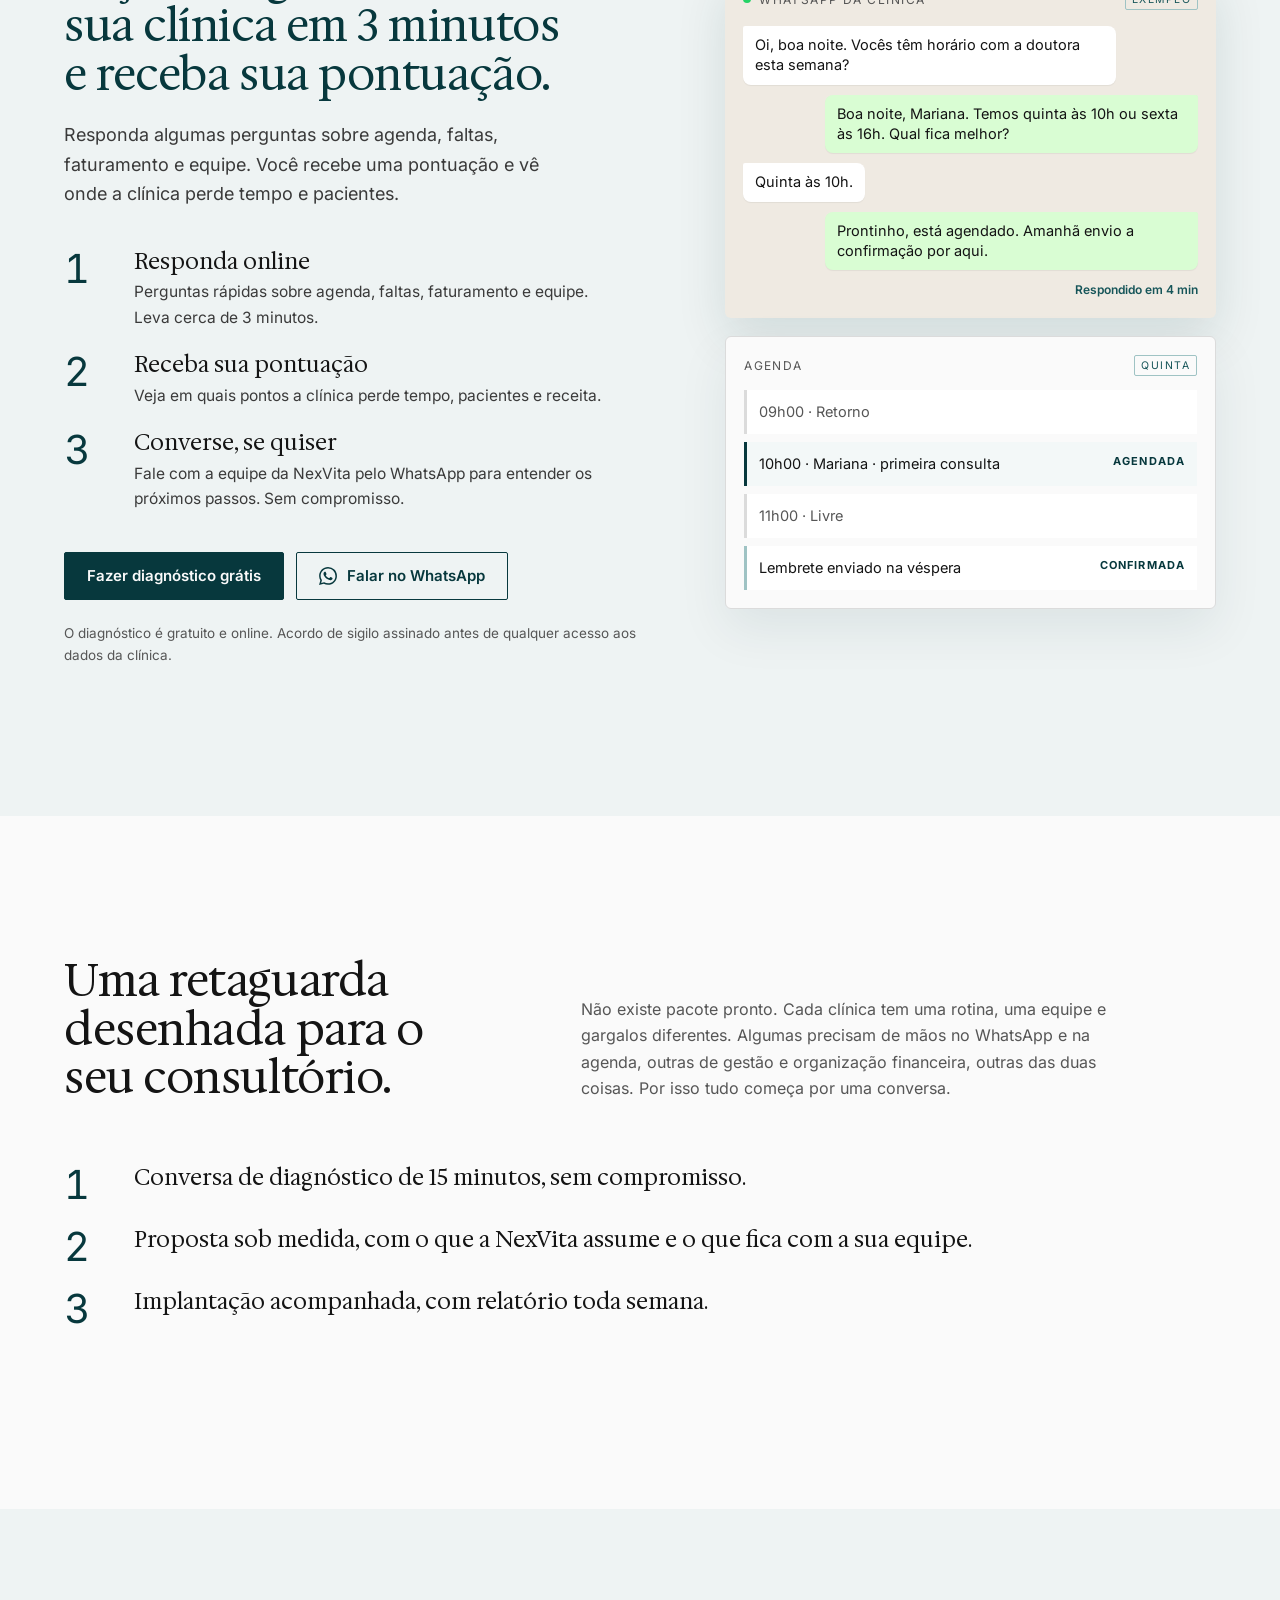
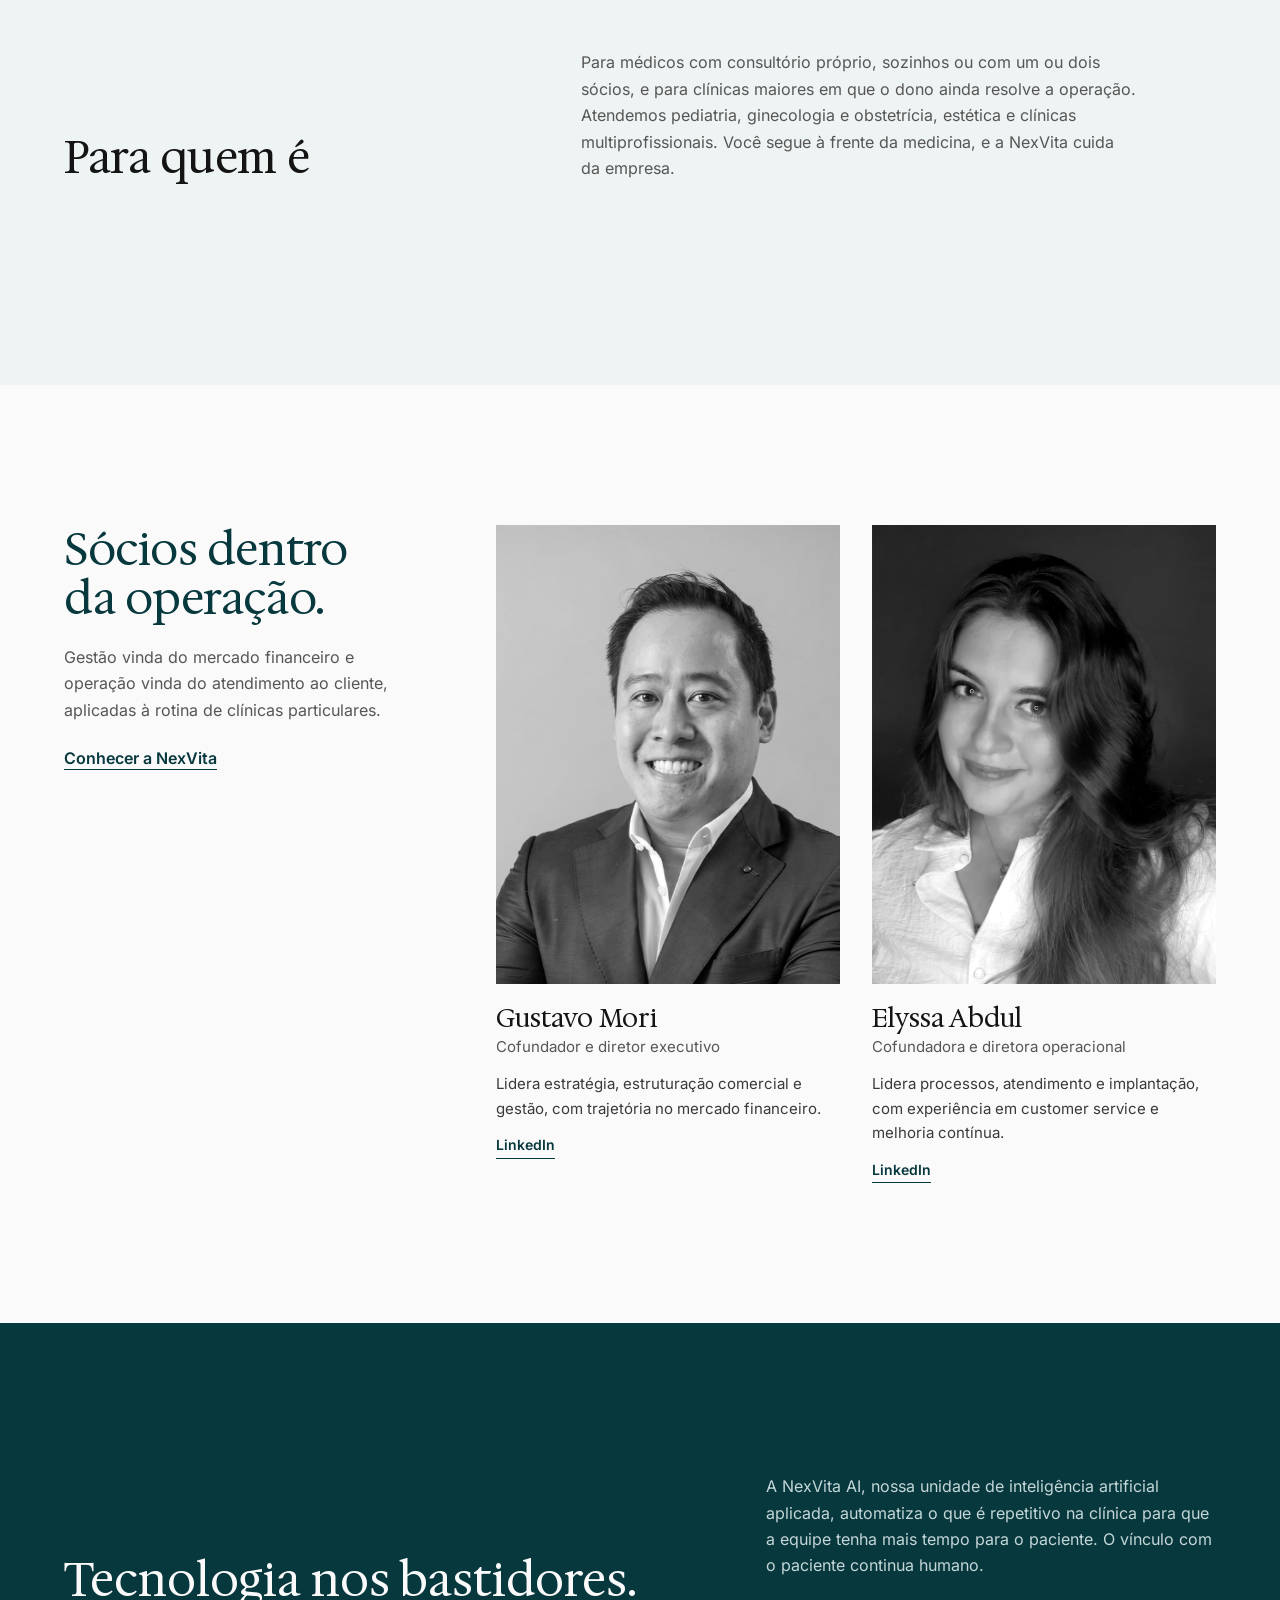
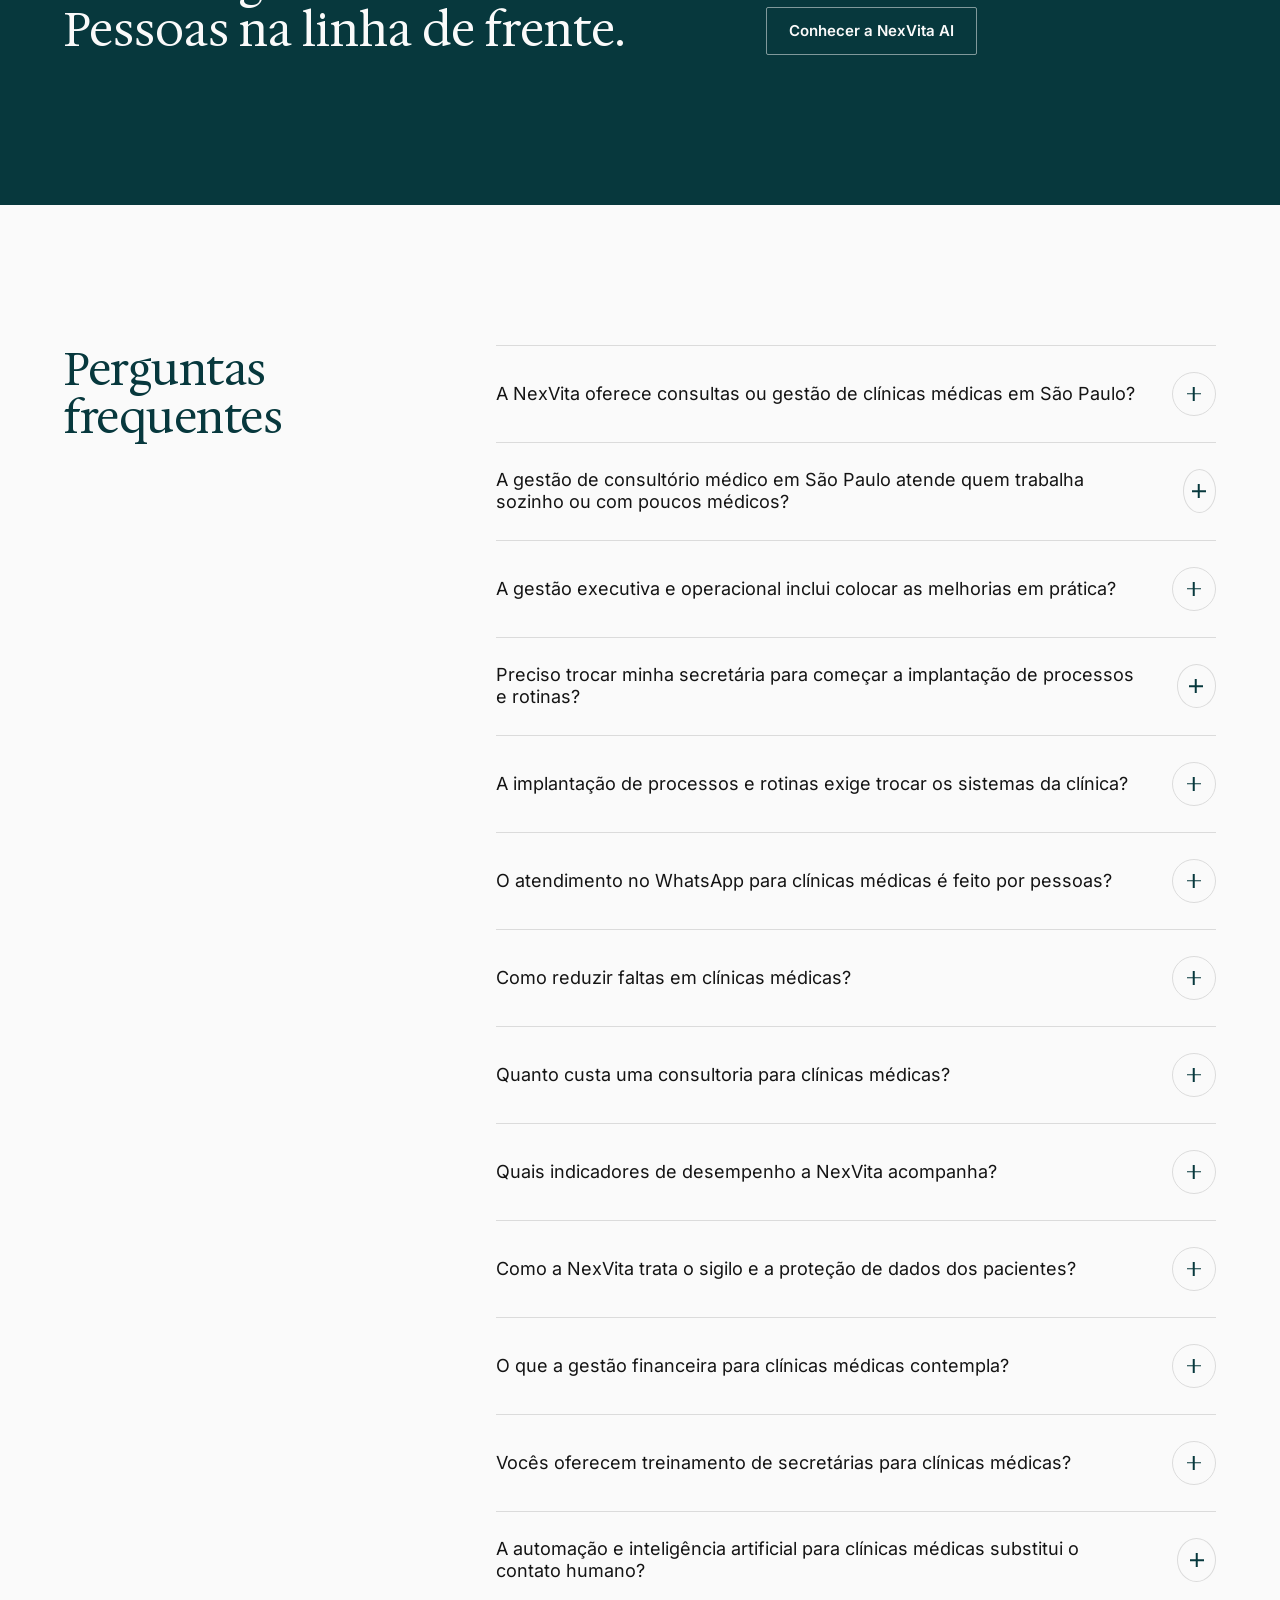
==== commit 18cee756: "Instagram do site: @nexvitabr -> @nexvita.ai em todas as páginas (aprovado por Mori 14/11 13:58) Age" ====
--- a/index.html
+++ b/index.html
@@ -320,7 +320,7 @@
 <div class="brand"><img src="assets/img/nexvita-logo-white.svg" alt="NexVita" width="973" height="199"><p class="eyebrow" style="color:var(--agua);margin-top:14px">Gestão de Alta Performance</p><p>Gestão executiva e operação para clínicas médicas particulares. O médico cuida do paciente; a NexVita cuida da clínica.</p></div>
 <div><h4>Navegação</h4><ul><li><a href="./">Início</a></li><li><a href="como-trabalhamos/">Como trabalhamos</a></li><li><a href="sociedade/">Sociedade com clínicas</a></li><li><a href="sobre/">Sobre</a></li></ul></div>
 <div><h4>Empresa</h4><ul><li><a href="contato/">Contato</a></li><li><a href="https://nexvita.ai">NexVita AI</a></li><li><a href="privacidade/">Privacidade</a></li><li><a href="#" data-cookies>Cookies</a></li></ul></div>
-<div><h4>Fale com a gente</h4><ul><li><a class="ig" href="https://www.instagram.com/nexvitabr/" target="_blank" rel="noopener" aria-label="Instagram da NexVita"><svg viewBox="0 0 24 24" aria-hidden="true" fill="none" stroke="currentColor" stroke-width="1.8"><rect x="3" y="3" width="18" height="18" rx="5"/><circle cx="12" cy="12" r="4"/><circle cx="17.5" cy="6.5" r="1" fill="currentColor"/></svg>Instagram</a></li><li><a href="https://wa.me/5511936244354?text=Ol%C3%A1%2C%20vim%20pelo%20site%20da%20NexVita%20e%20gostaria%20de%20conversar%20sobre%20a%20minha%20cl%C3%ADnica." target="_blank" rel="noopener">WhatsApp (11) 93624-4354</a></li><li><a href="mailto:contato@nexvita.com">contato@nexvita.com</a></li><li>Av. Dr. Cardoso de Melo, 1450, 2º andar, conj. 210, Vila Olímpia, São Paulo - SP, 04548-005</li><li>seg a sex, das 8h às 20h</li></ul></div>
+<div><h4>Fale com a gente</h4><ul><li><a class="ig" href="https://www.instagram.com/nexvita.ai/" target="_blank" rel="noopener" aria-label="Instagram da NexVita"><svg viewBox="0 0 24 24" aria-hidden="true" fill="none" stroke="currentColor" stroke-width="1.8"><rect x="3" y="3" width="18" height="18" rx="5"/><circle cx="12" cy="12" r="4"/><circle cx="17.5" cy="6.5" r="1" fill="currentColor"/></svg>Instagram</a></li><li><a href="https://wa.me/5511936244354?text=Ol%C3%A1%2C%20vim%20pelo%20site%20da%20NexVita%20e%20gostaria%20de%20conversar%20sobre%20a%20minha%20cl%C3%ADnica." target="_blank" rel="noopener">WhatsApp (11) 93624-4354</a></li><li><a href="mailto:contato@nexvita.com">contato@nexvita.com</a></li><li>Av. Dr. Cardoso de Melo, 1450, 2º andar, conj. 210, Vila Olímpia, São Paulo - SP, 04548-005</li><li>seg a sex, das 8h às 20h</li></ul></div>
 </div>
 <div class="legal"><span>NexVita Consultoria e Gestão Ltda · CNPJ 63.708.491/0001-40</span><span>Guias: <a href="/consultoria-para-consultorio-medico/">Consultoria para consultório</a> · <a href="/bpo-financeiro-para-clinica-medica/">BPO financeiro</a> · <a href="/atendimento-whatsapp-consultorio-medico/">Atendimento no WhatsApp</a> · <a href="/como-reduzir-faltas-consultorio-medico/">Como reduzir faltas</a></span><span>© 2026 NexVita</span></div>
 </div>
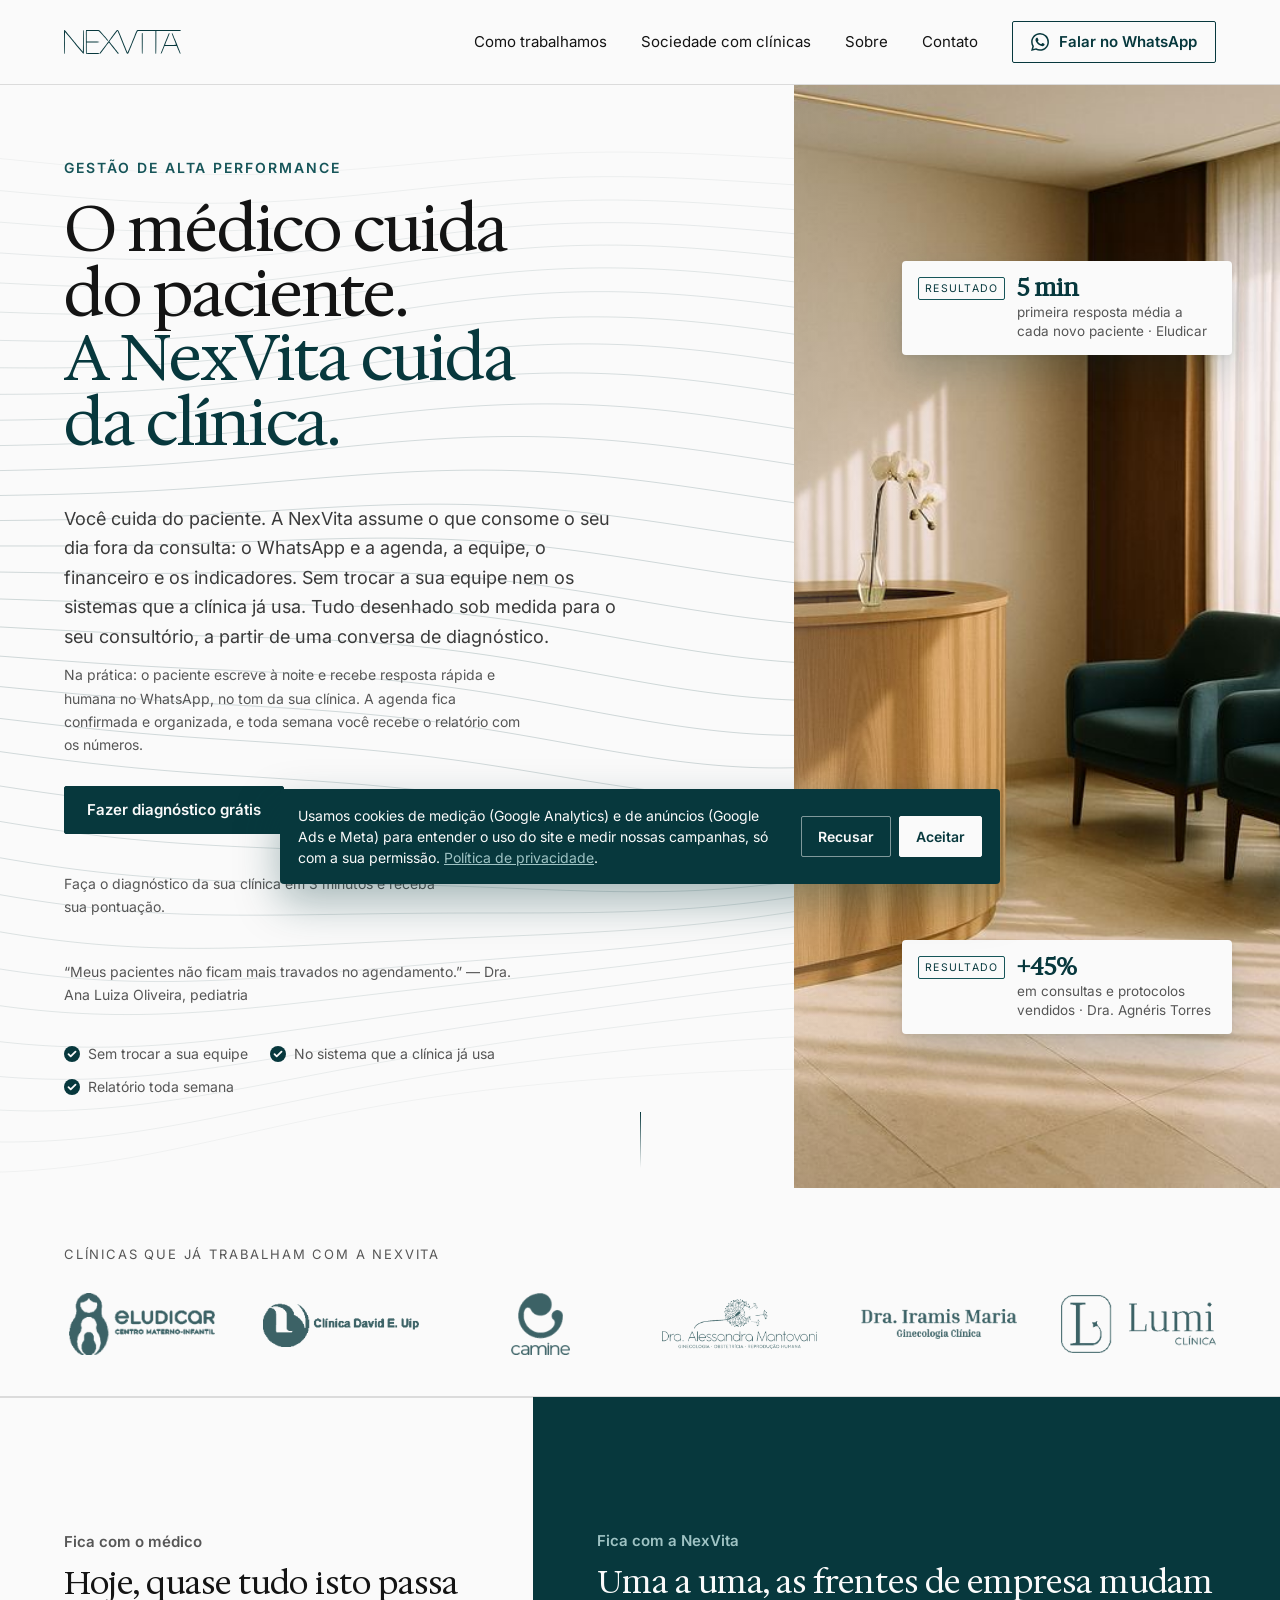
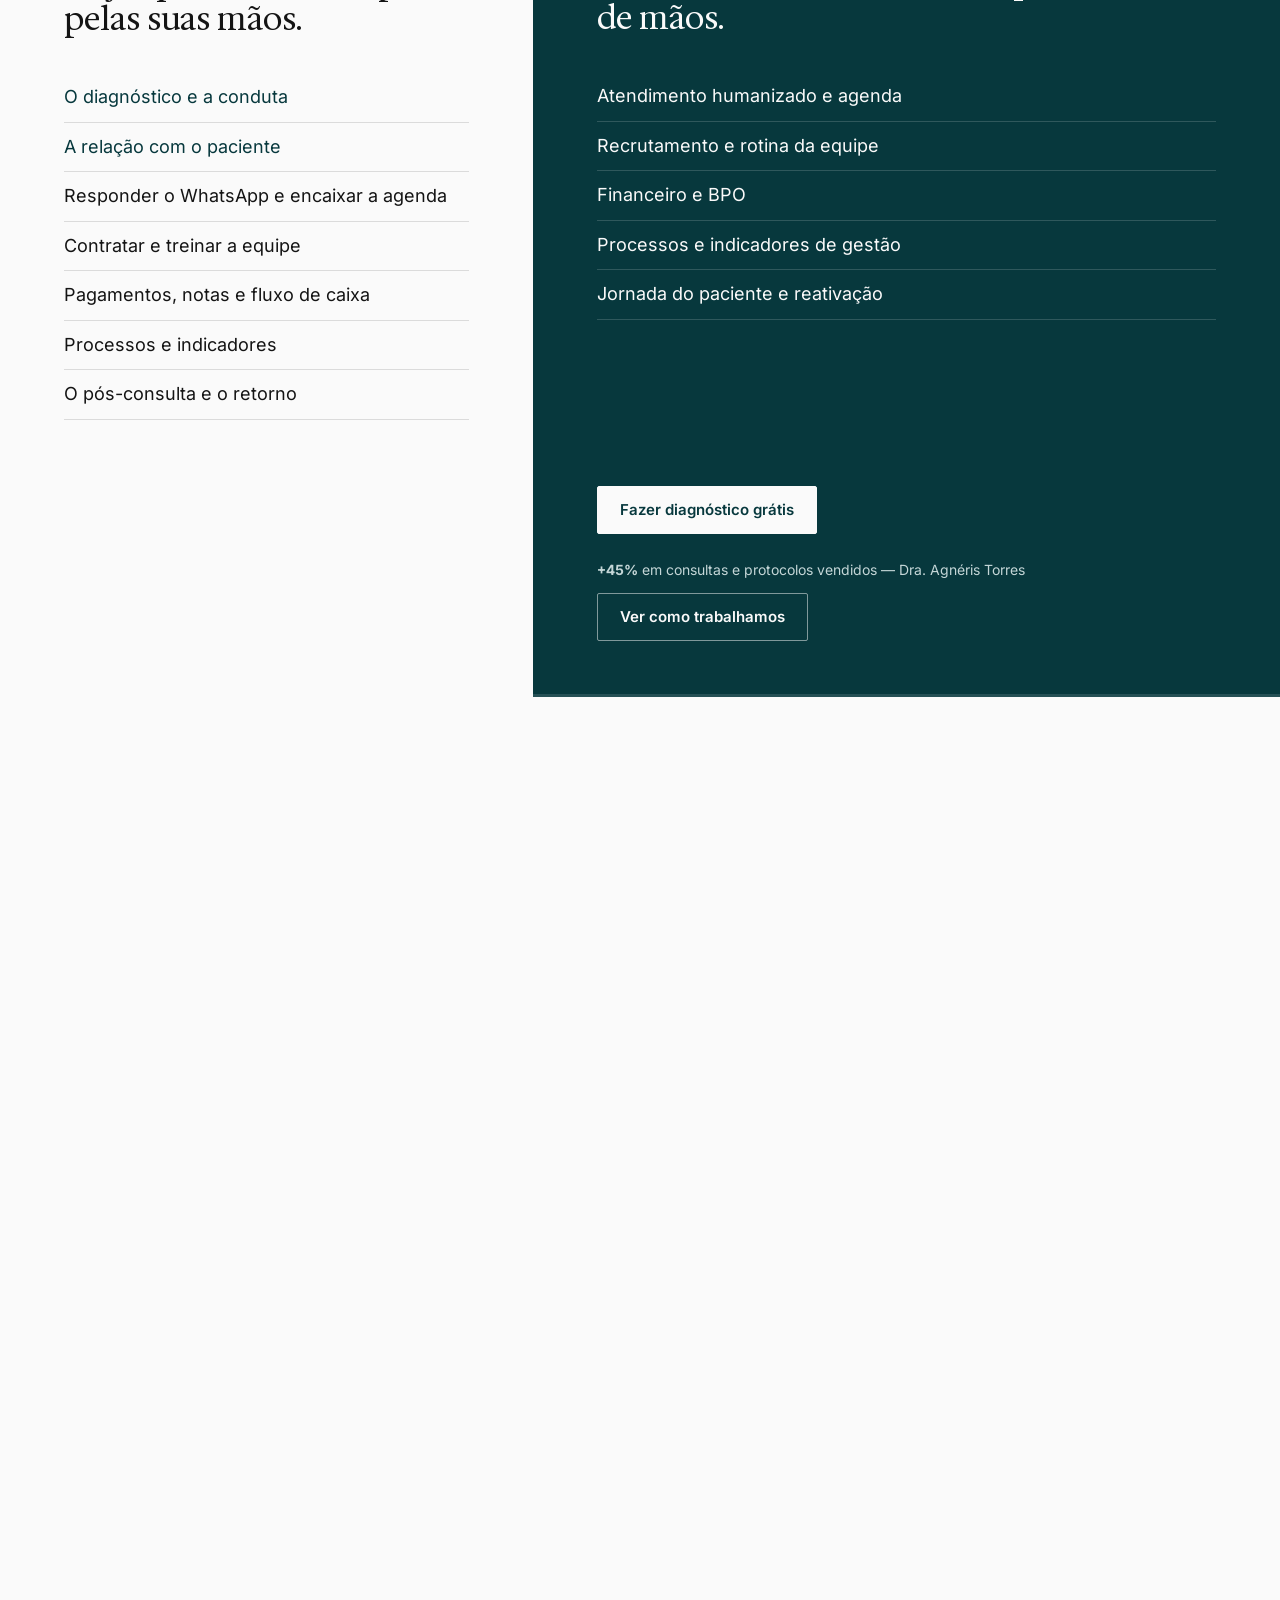
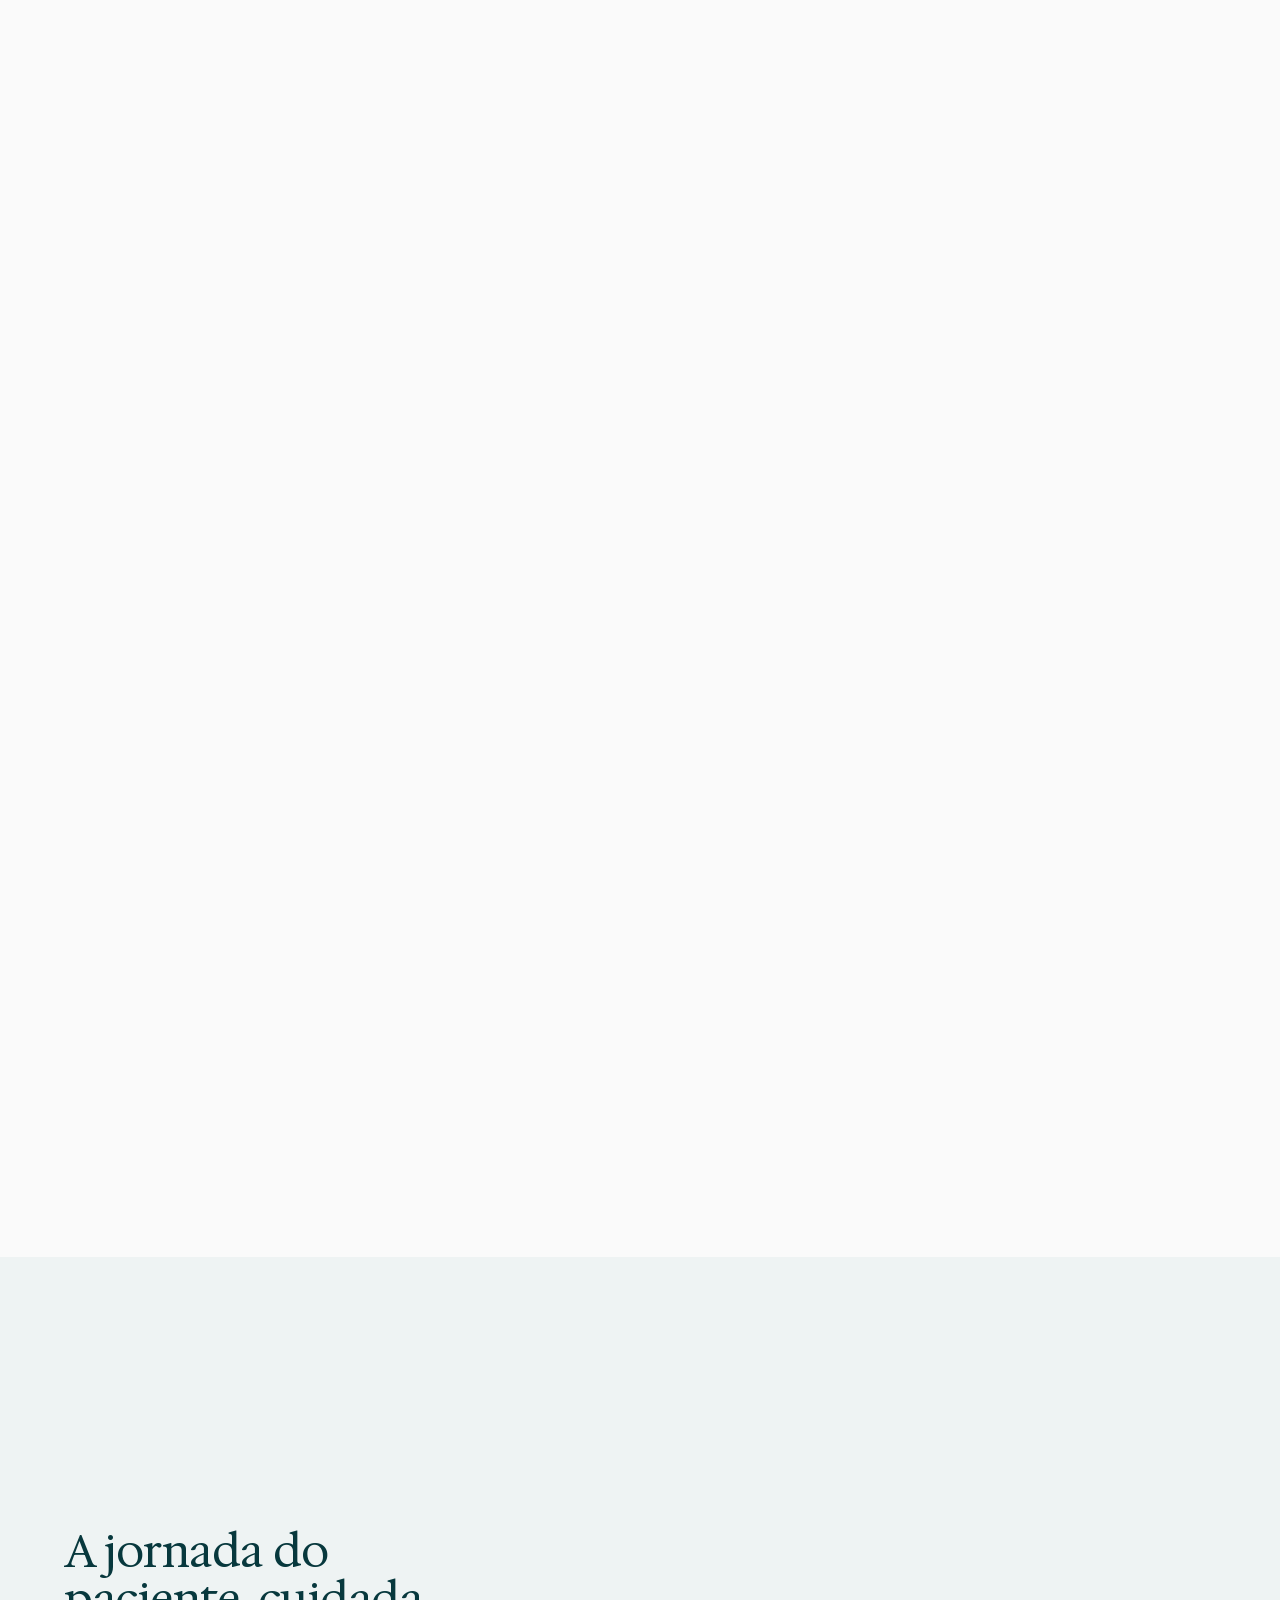
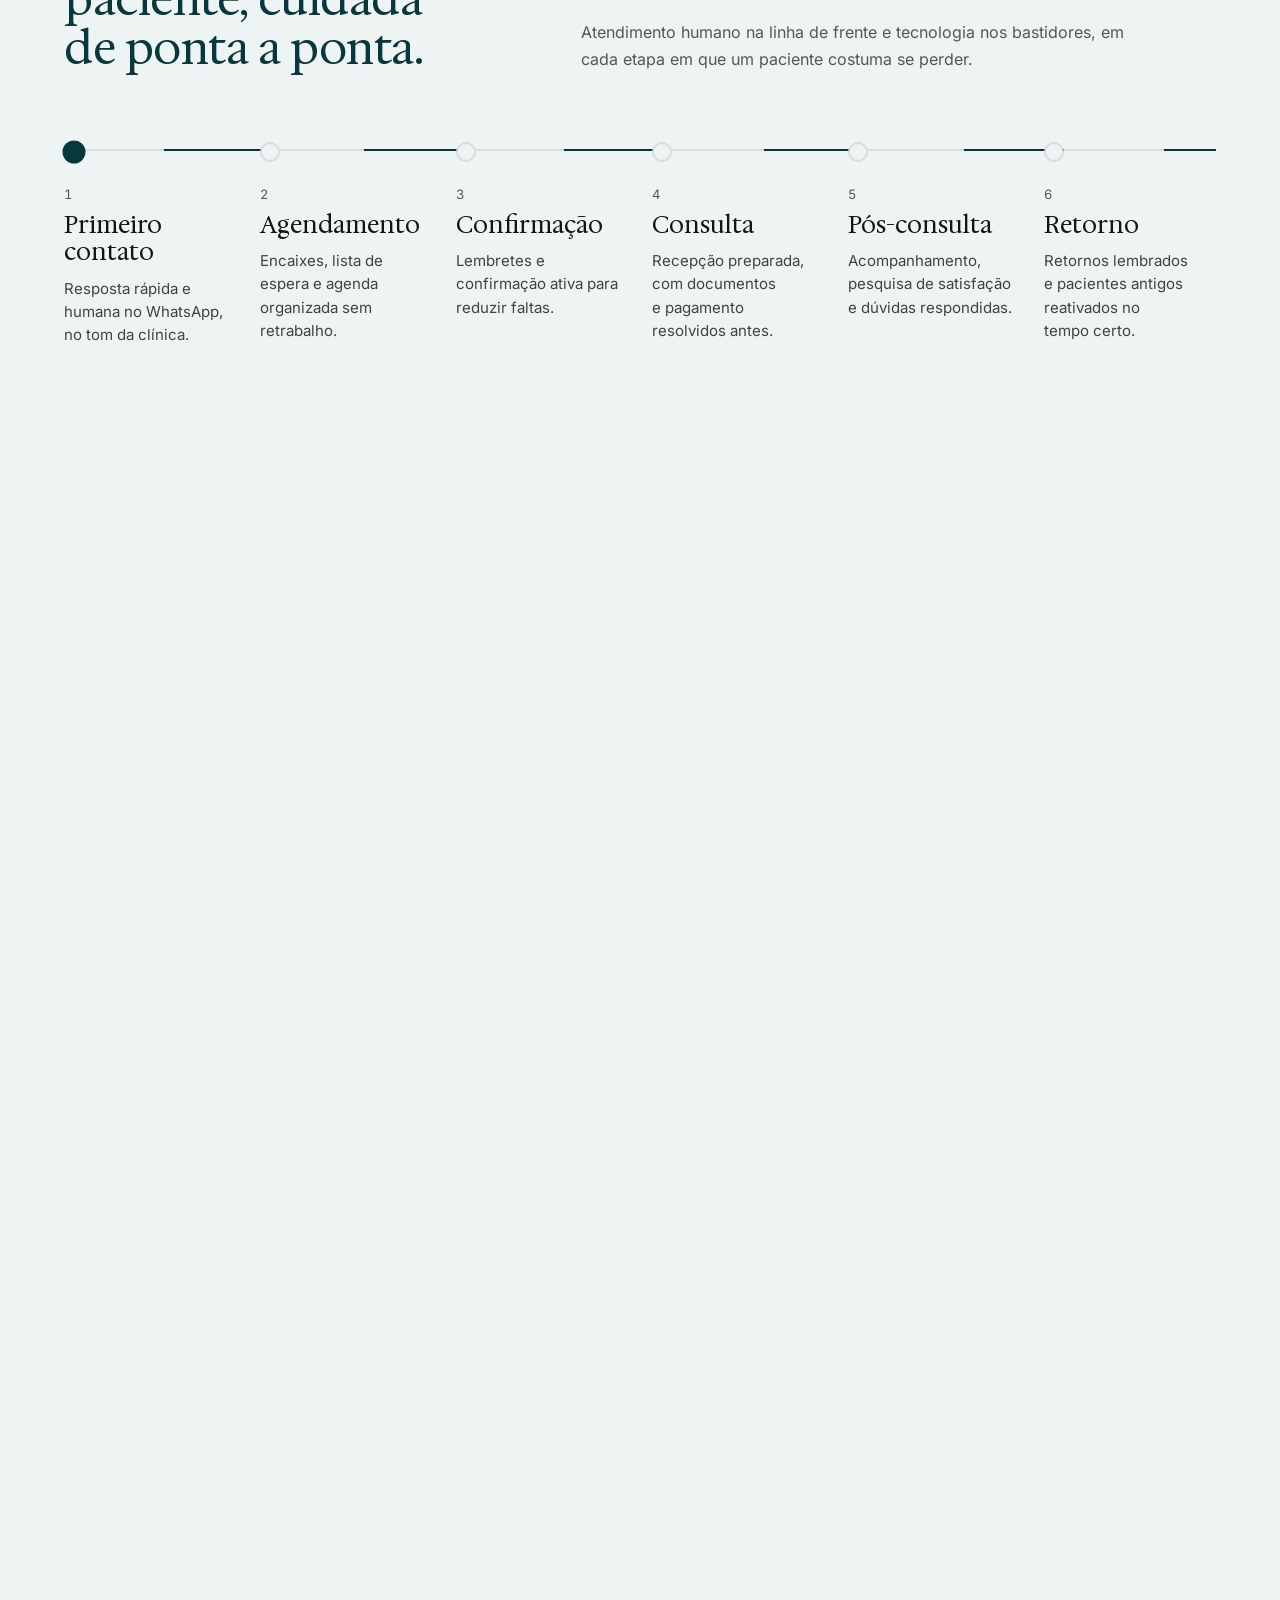
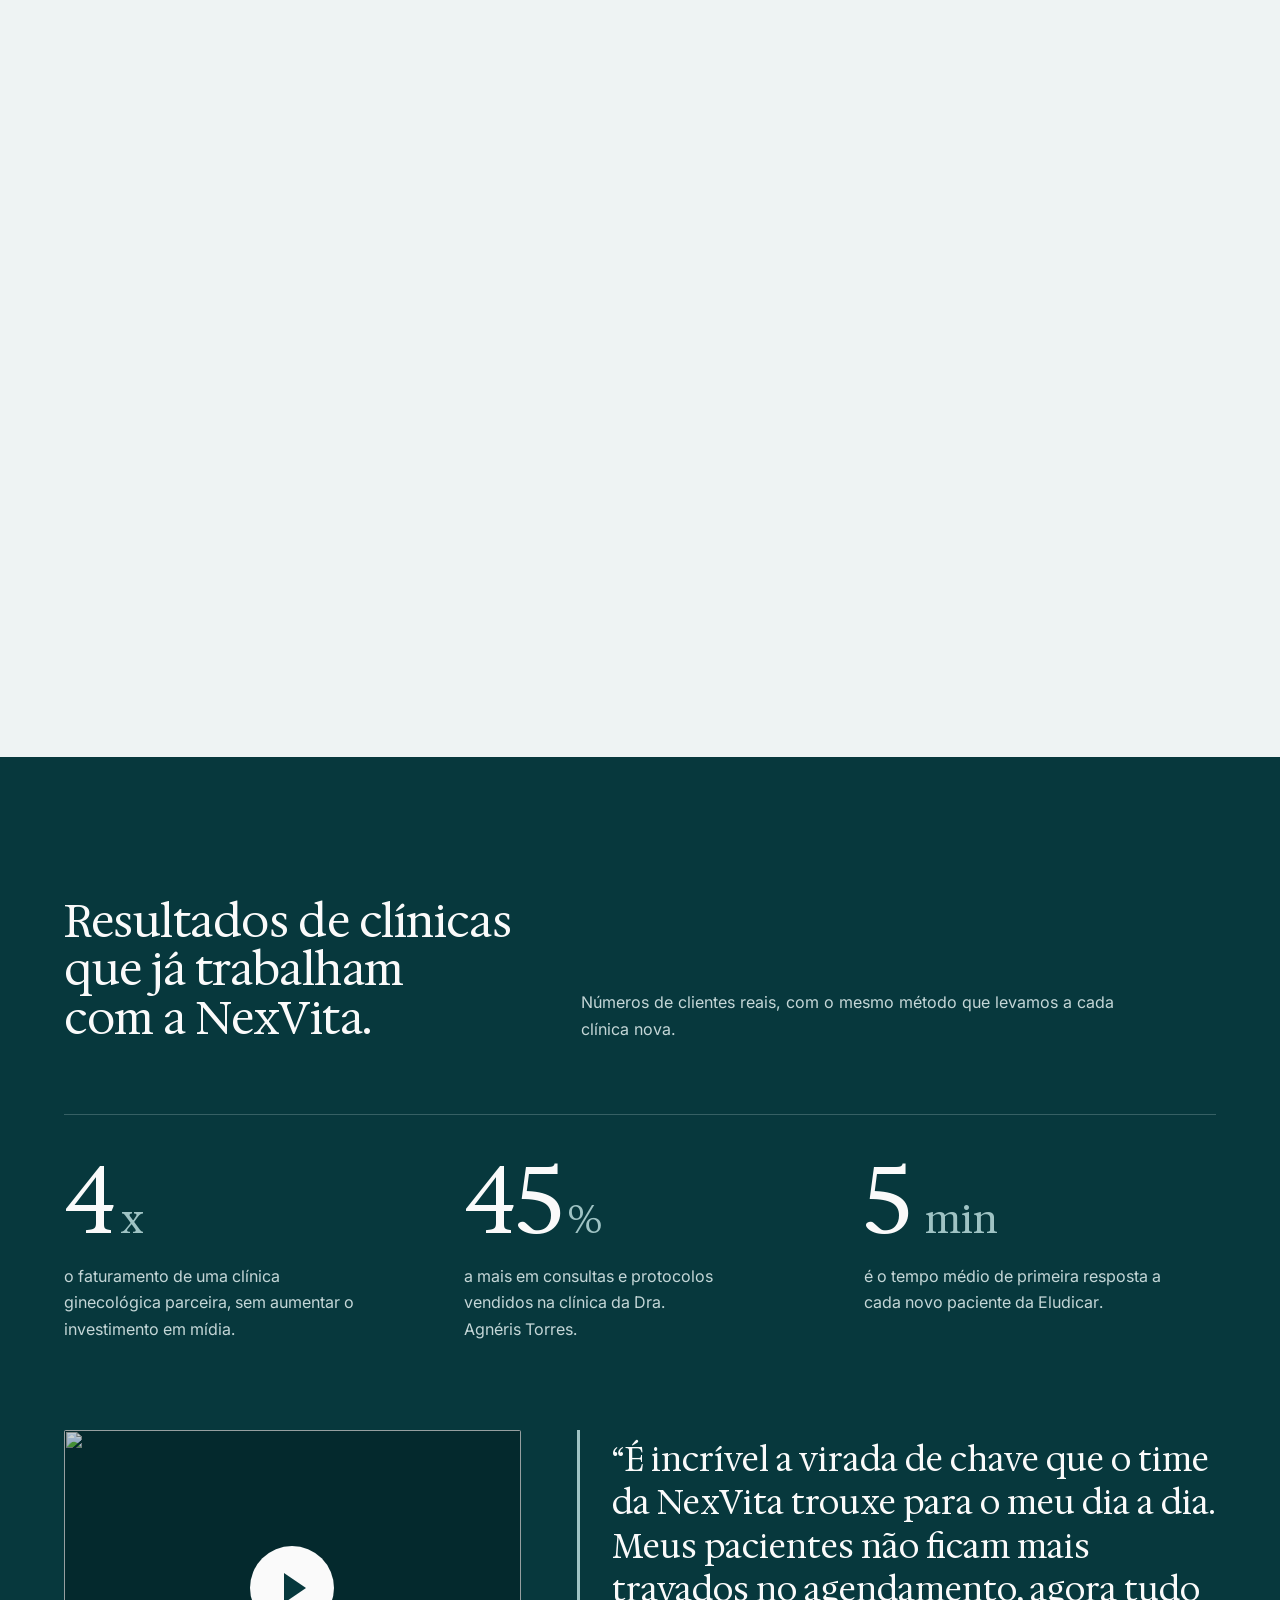
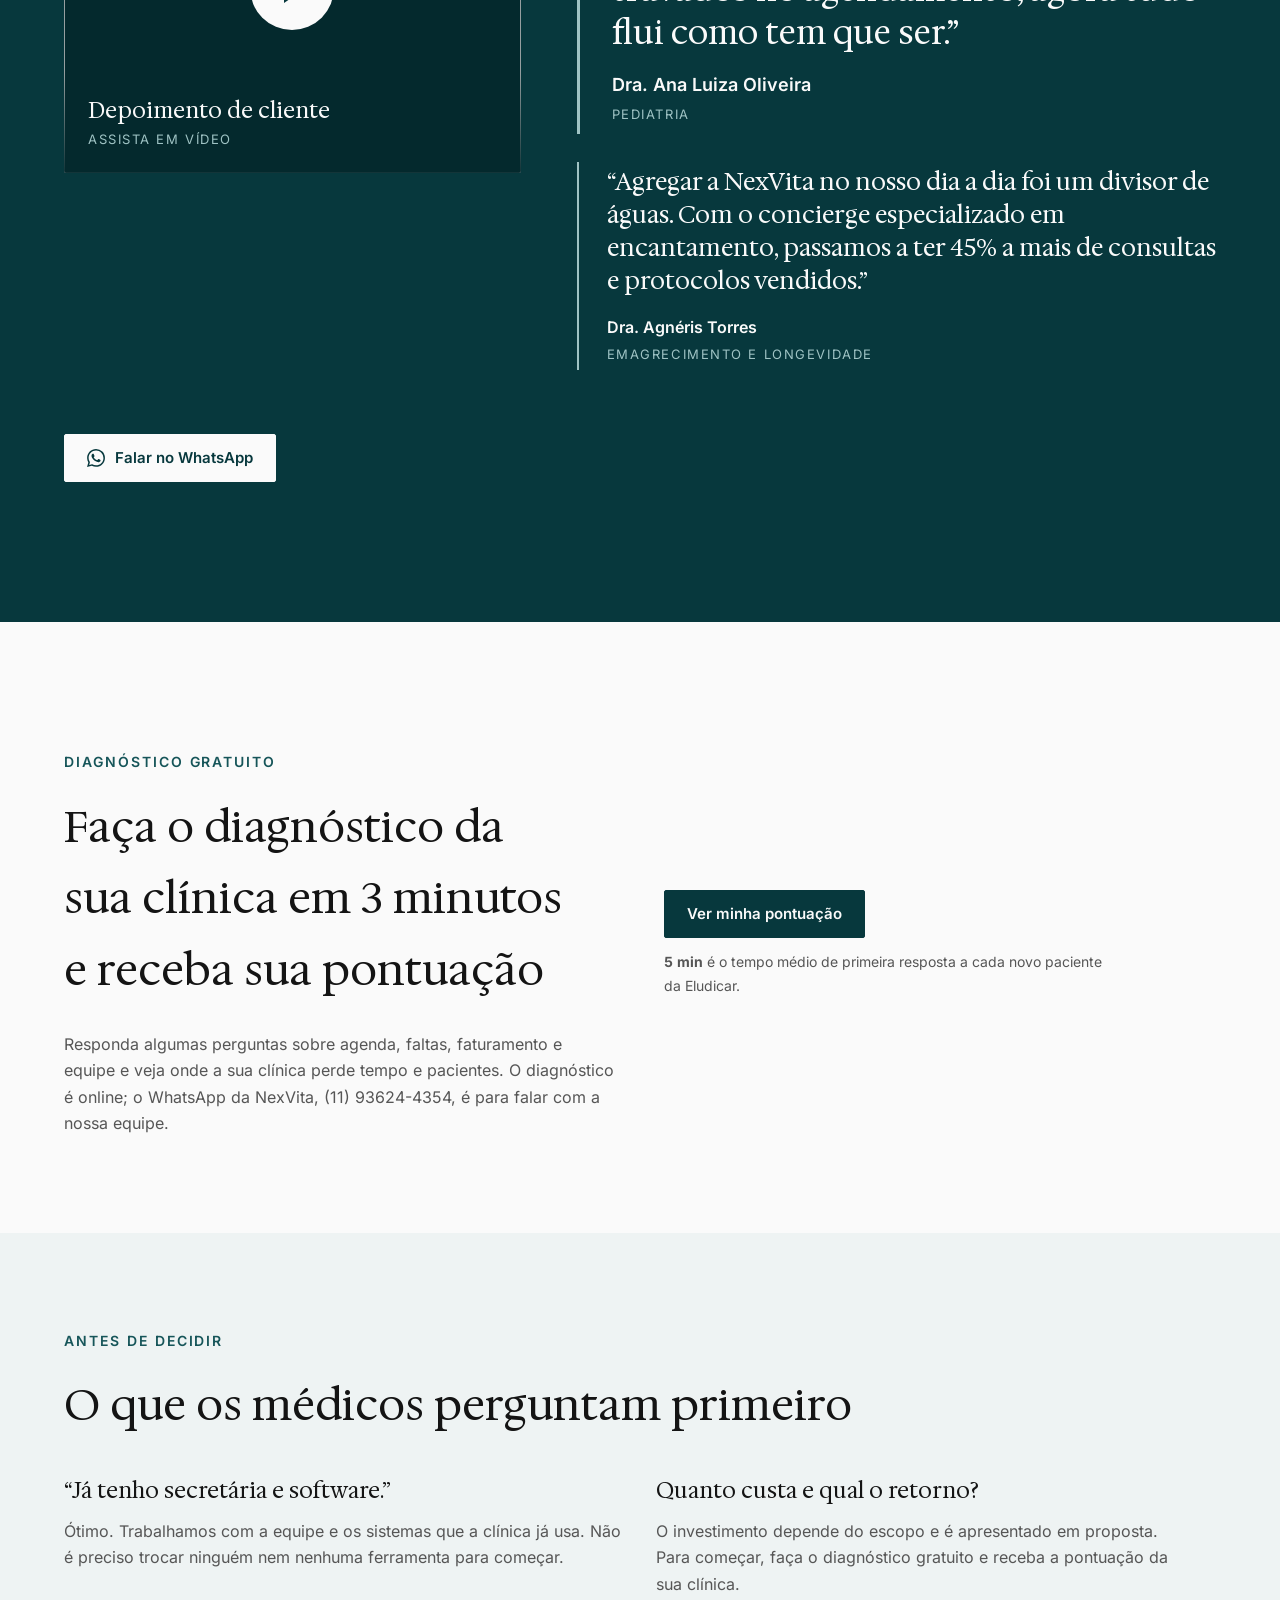
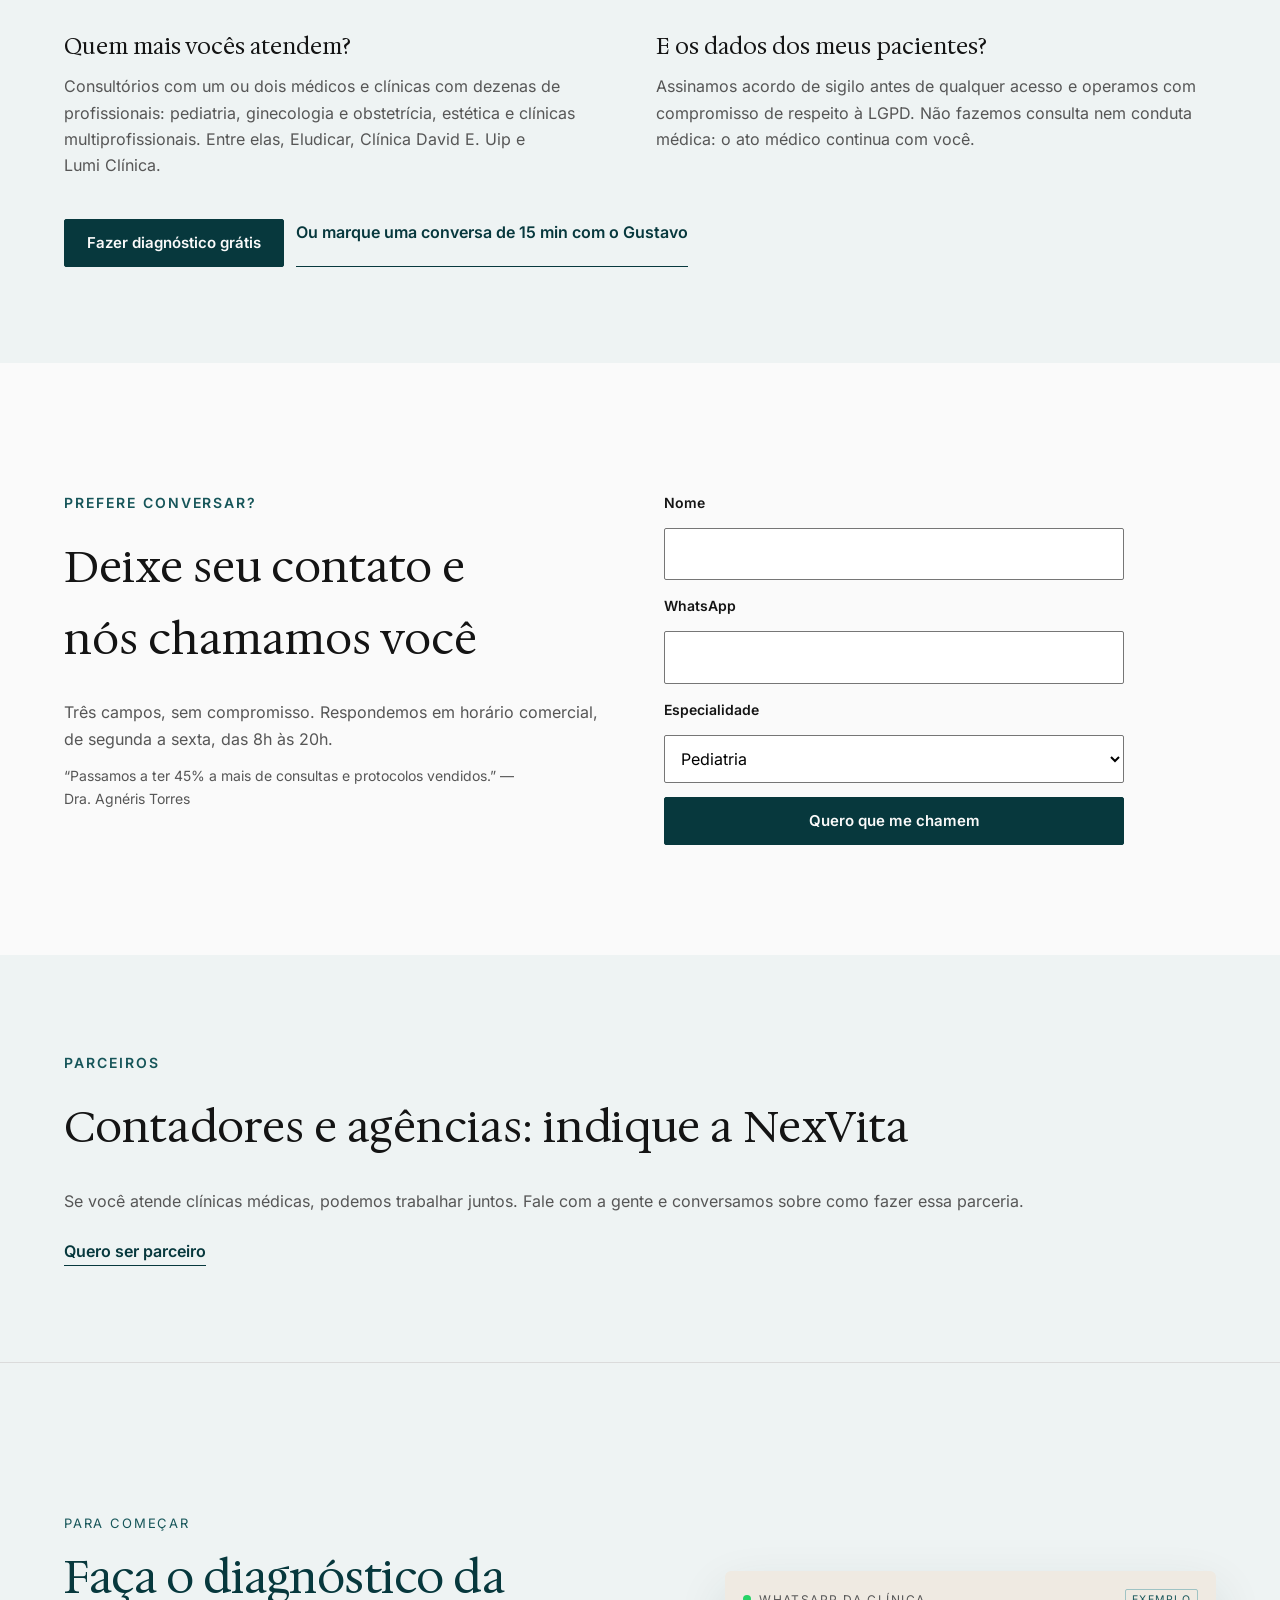
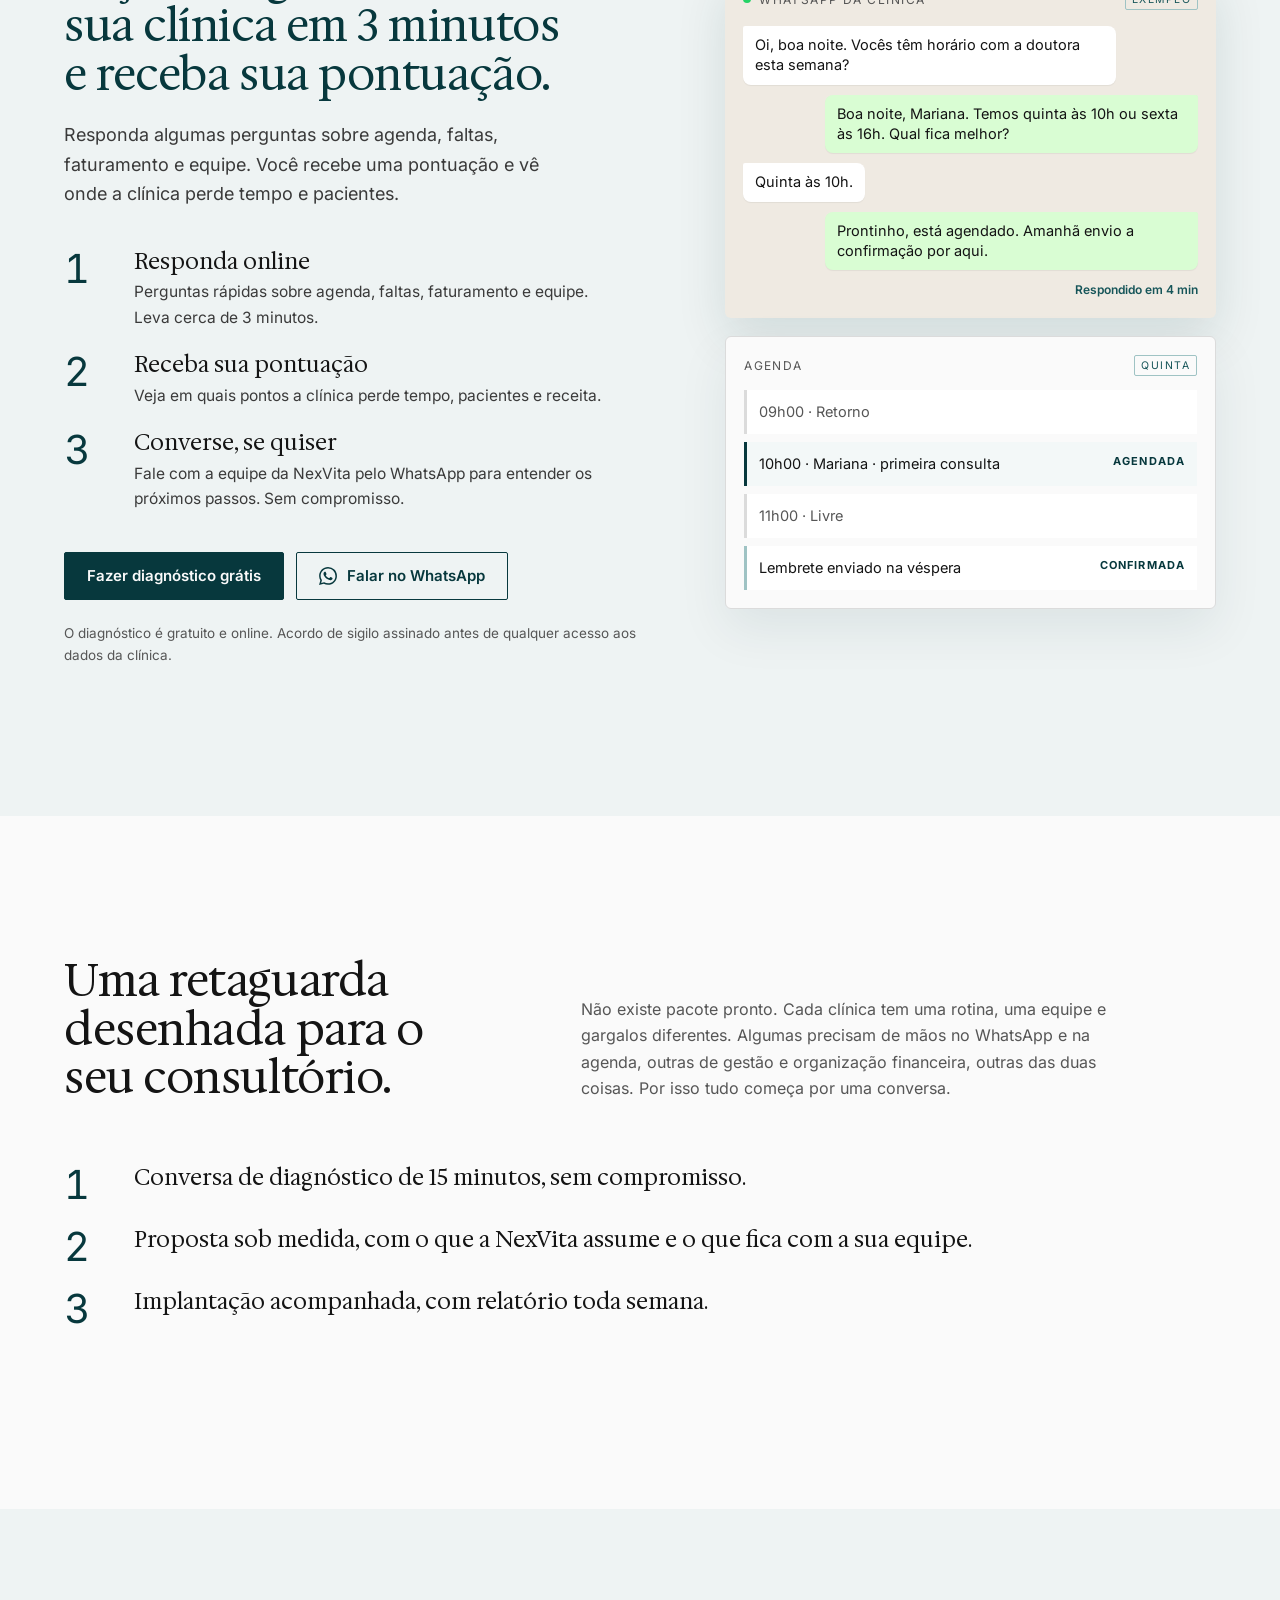
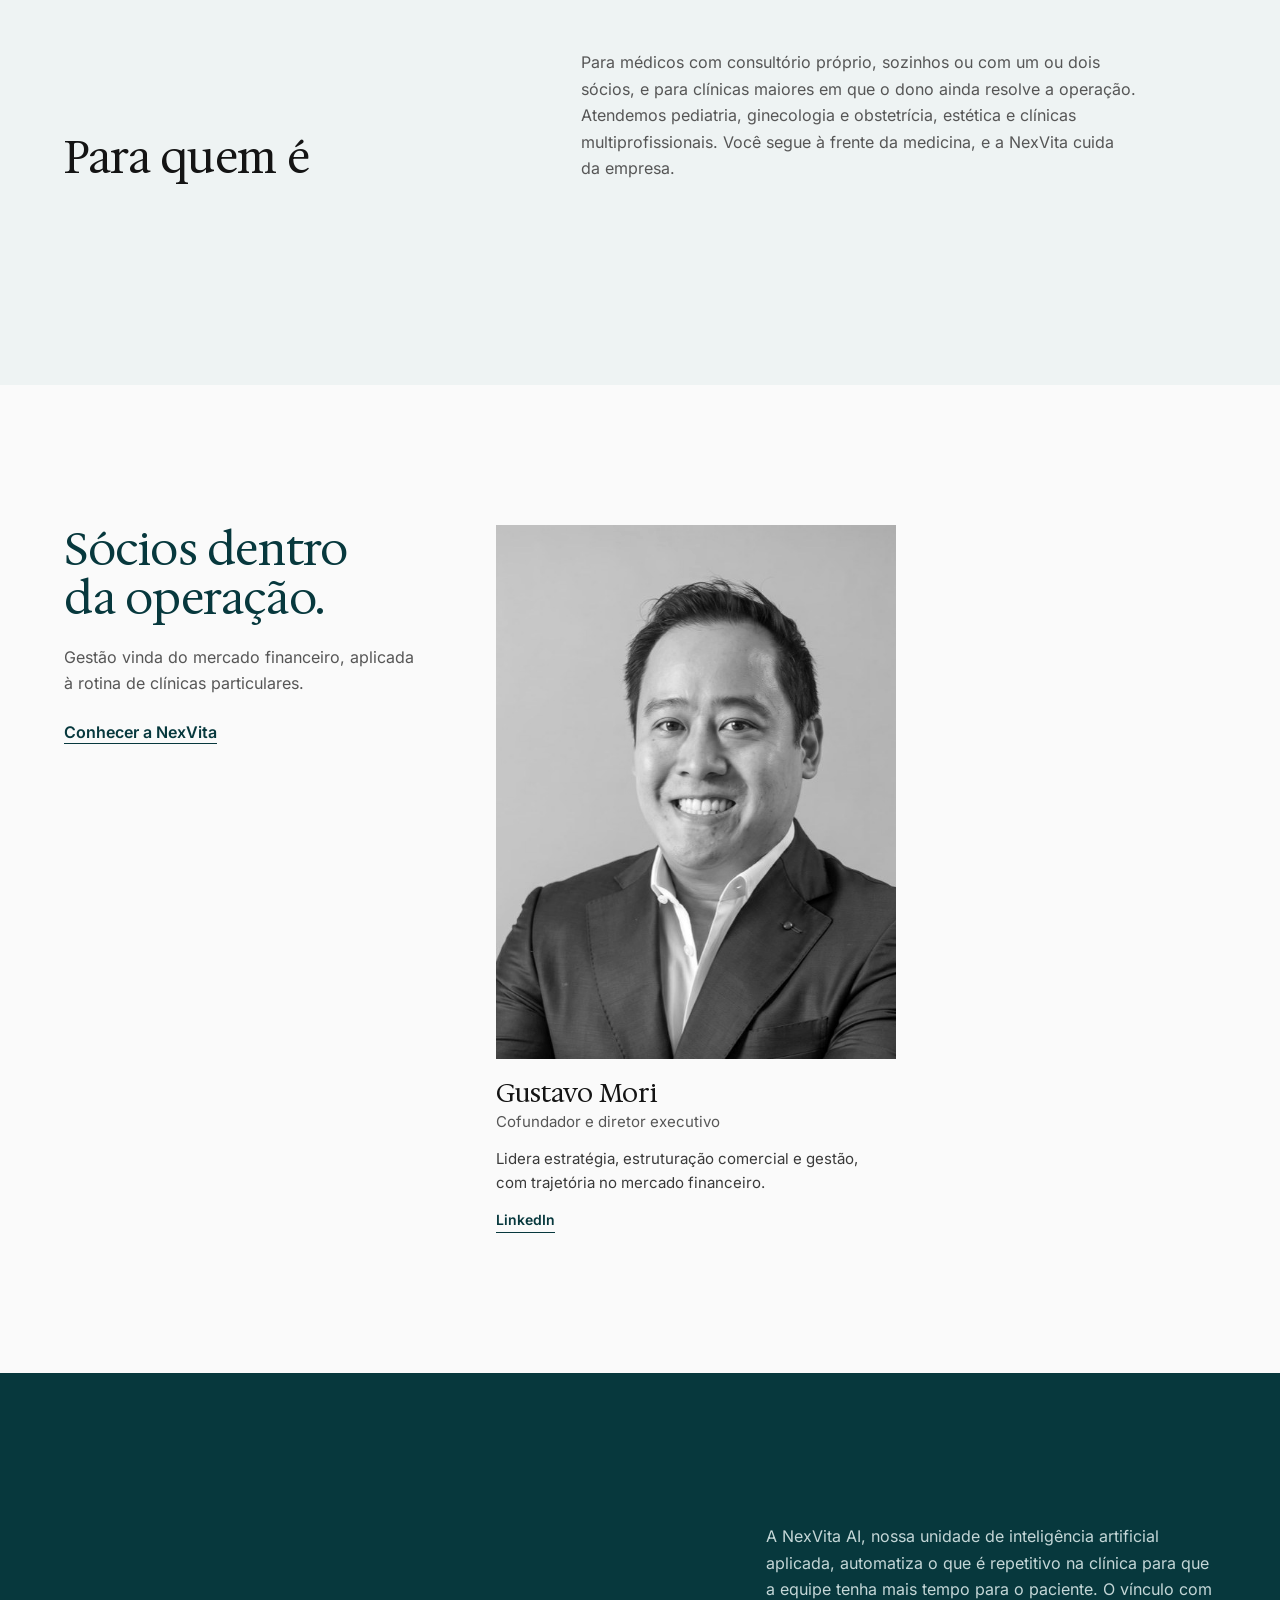
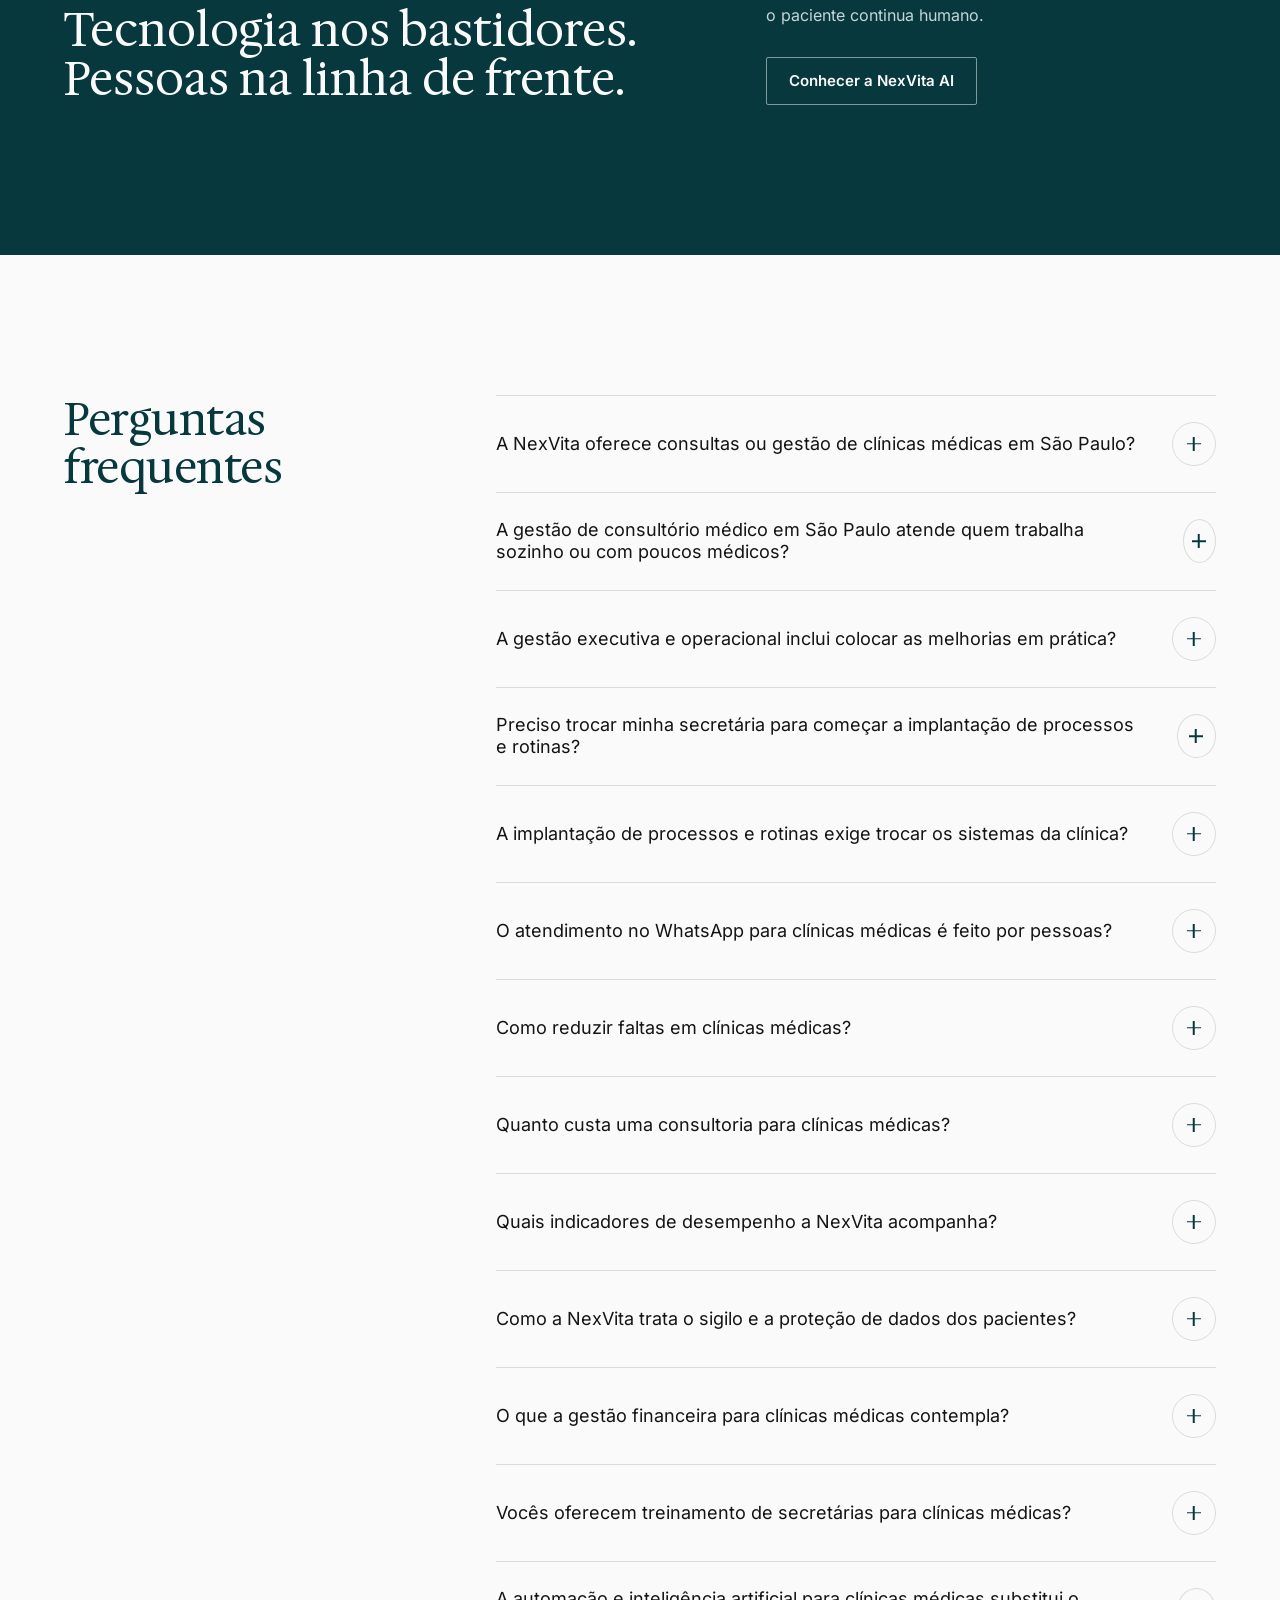
==== commit be6c68e3: "Remove Elyssa Abdul da equipe no site institucional - Remove o card da Elyssa Abdul da grade .people" ====
--- a/index.html
+++ b/index.html
@@ -292,10 +292,9 @@
 </div></section>
 
 <section class="sec"><div class="wrap split2">
-<div class="stickyhead"><h2 class="h2 petro rv">Sócios dentro da operação.</h2><p class="rv d1">Gestão vinda do mercado financeiro e operação vinda do atendimento ao cliente, aplicadas à rotina de clínicas particulares.</p><p class="rv d2"><a class="textlink" href="sobre/">Conhecer a NexVita</a></p></div>
+<div class="stickyhead"><h2 class="h2 petro rv">Sócios dentro da operação.</h2><p class="rv d1">Gestão vinda do mercado financeiro, aplicada à rotina de clínicas particulares.</p><p class="rv d2"><a class="textlink" href="sobre/">Conhecer a NexVita</a></p></div>
 <div class="people">
 <figure><div class="ph"><img src="assets/img/gustavo-mori-retrato.jpg" alt="Gustavo Mori" width="547" height="730" loading="lazy"></div><figcaption><b>Gustavo Mori</b><span>Cofundador e diretor executivo</span><p>Lidera estratégia, estruturação comercial e gestão, com trajetória no mercado financeiro.</p><a class="textlink li" href="https://www.linkedin.com/in/gustavomori2" target="_blank" rel="noopener">LinkedIn</a></figcaption></figure>
-<figure><div class="ph"><img src="assets/img/elyssa-abdul.jpg" alt="Elyssa Abdul" width="730" height="1100" loading="lazy"></div><figcaption><b>Elyssa Abdul</b><span>Cofundadora e diretora operacional</span><p>Lidera processos, atendimento e implantação, com experiência em customer service e melhoria contínua.</p><a class="textlink li" href="https://www.linkedin.com/in/elyssa-abdul" target="_blank" rel="noopener">LinkedIn</a></figcaption></figure>
 </div>
 </div></section>
 
--- a/assets/site.css
+++ b/assets/site.css
@@ -157,6 +157,7 @@
 
 /* people */
 .people{display:grid;grid-template-columns:1fr 1fr;gap:32px}
+.people>figure:only-child{grid-column:1/-1;width:100%;max-width:400px}
 .people .ph{overflow:hidden;background:var(--nevoa)}
 .people img{aspect-ratio:3/4;object-fit:cover;object-position:50% 12%;width:100%;height:auto;filter:grayscale(1) contrast(1.03);transform:scale(1.12);transition:filter .7s,transform 1.5s var(--ease)}
 .people figure.seen img{transform:scale(1)}
@@ -437,7 +438,6 @@
 }
 @media (max-width:520px){.logos ul{grid-template-columns:repeat(2,1fr)}}
 
-.people figure:nth-child(2) img{object-position:50% 0}
 
 /* ---- Selos, cartões do hero, piloto e demo (15/10) ---- */
 .selos{list-style:none;display:flex;flex-wrap:wrap;gap:10px 22px;margin-top:6px;font-size:14px;color:var(--cinza)}
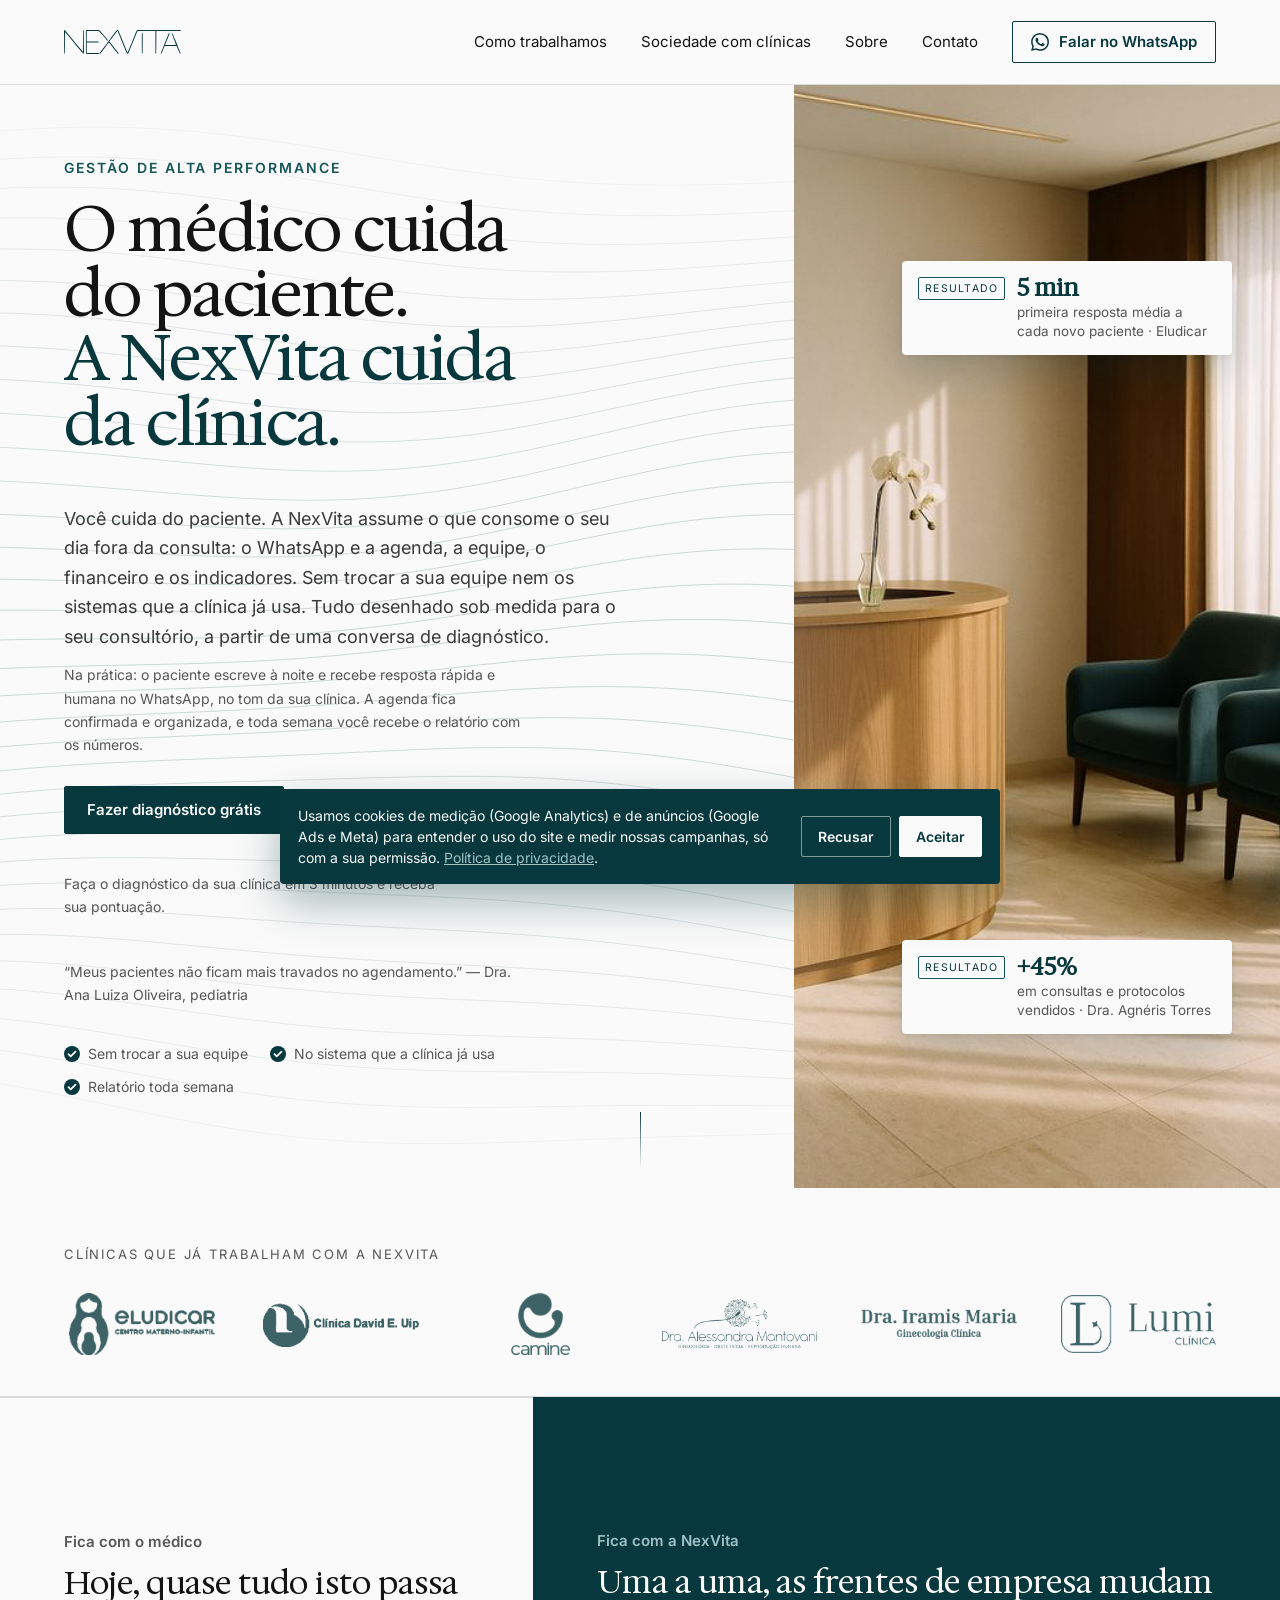
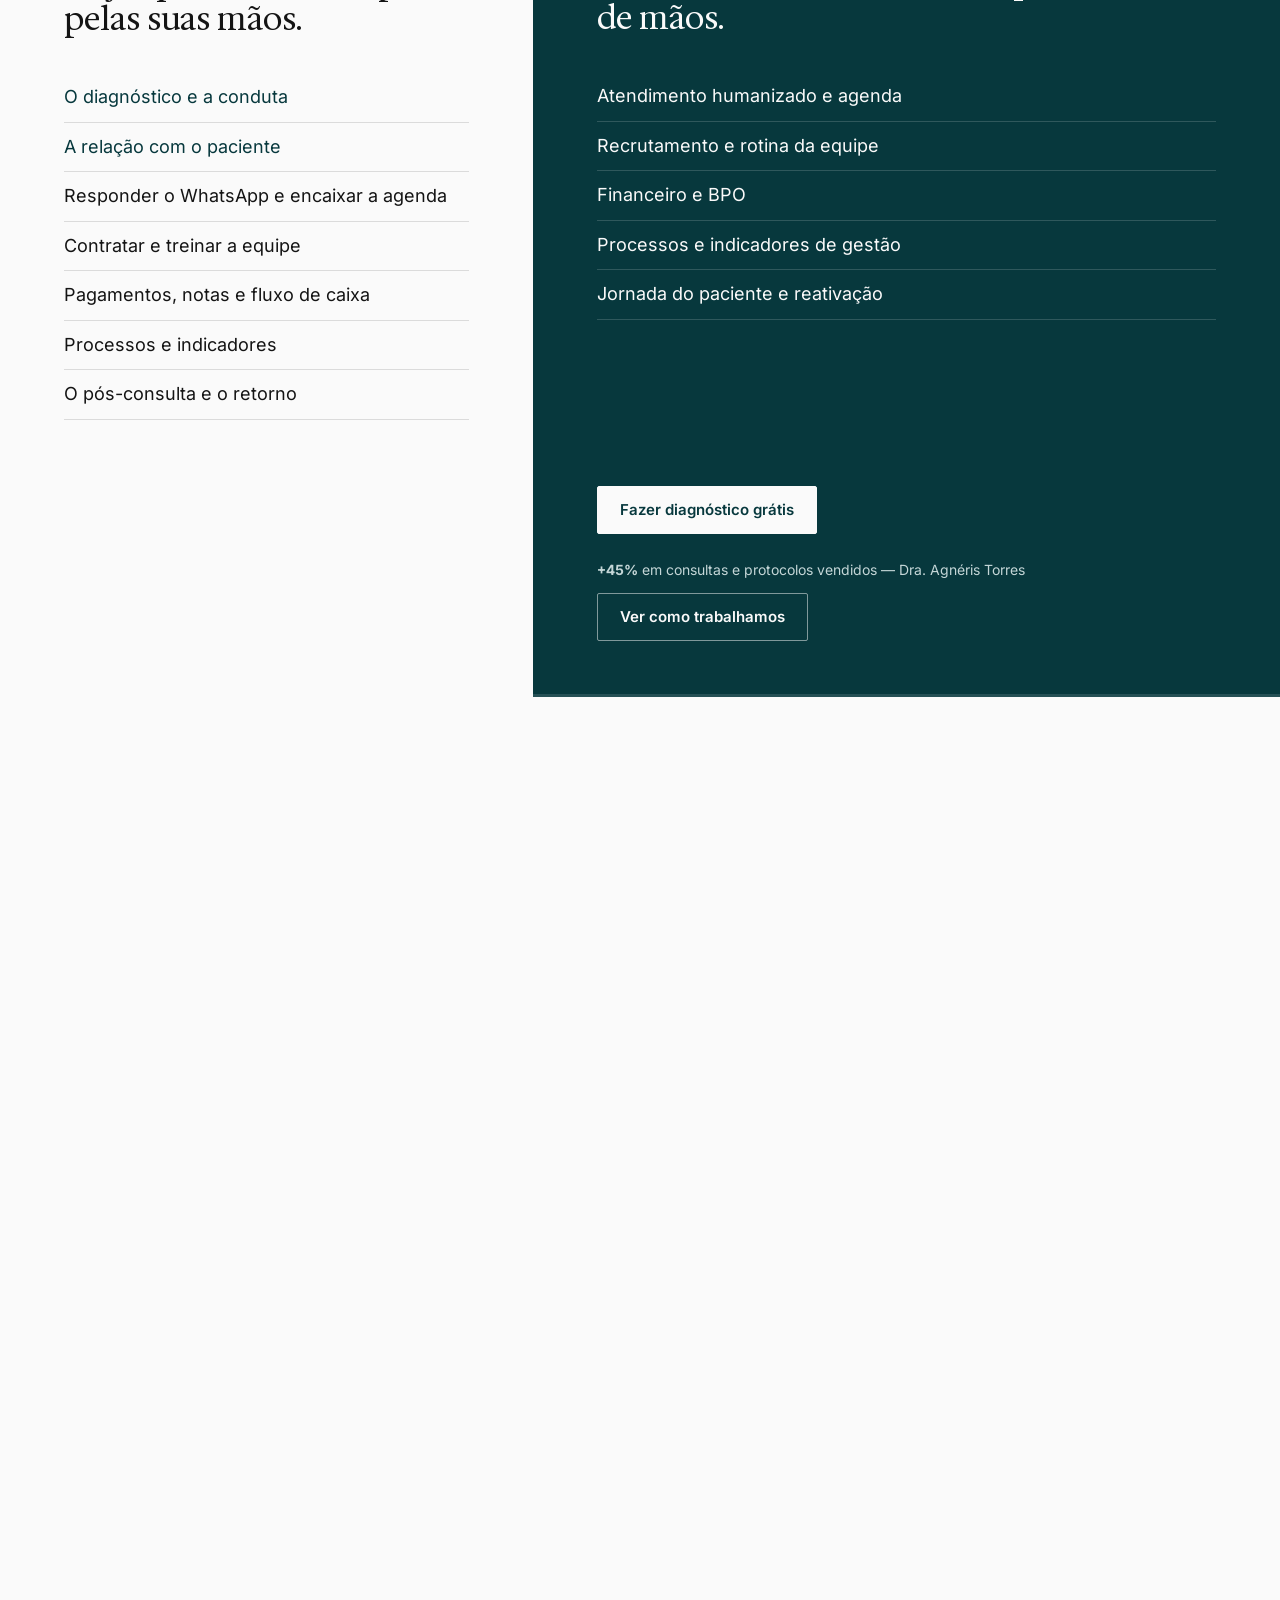
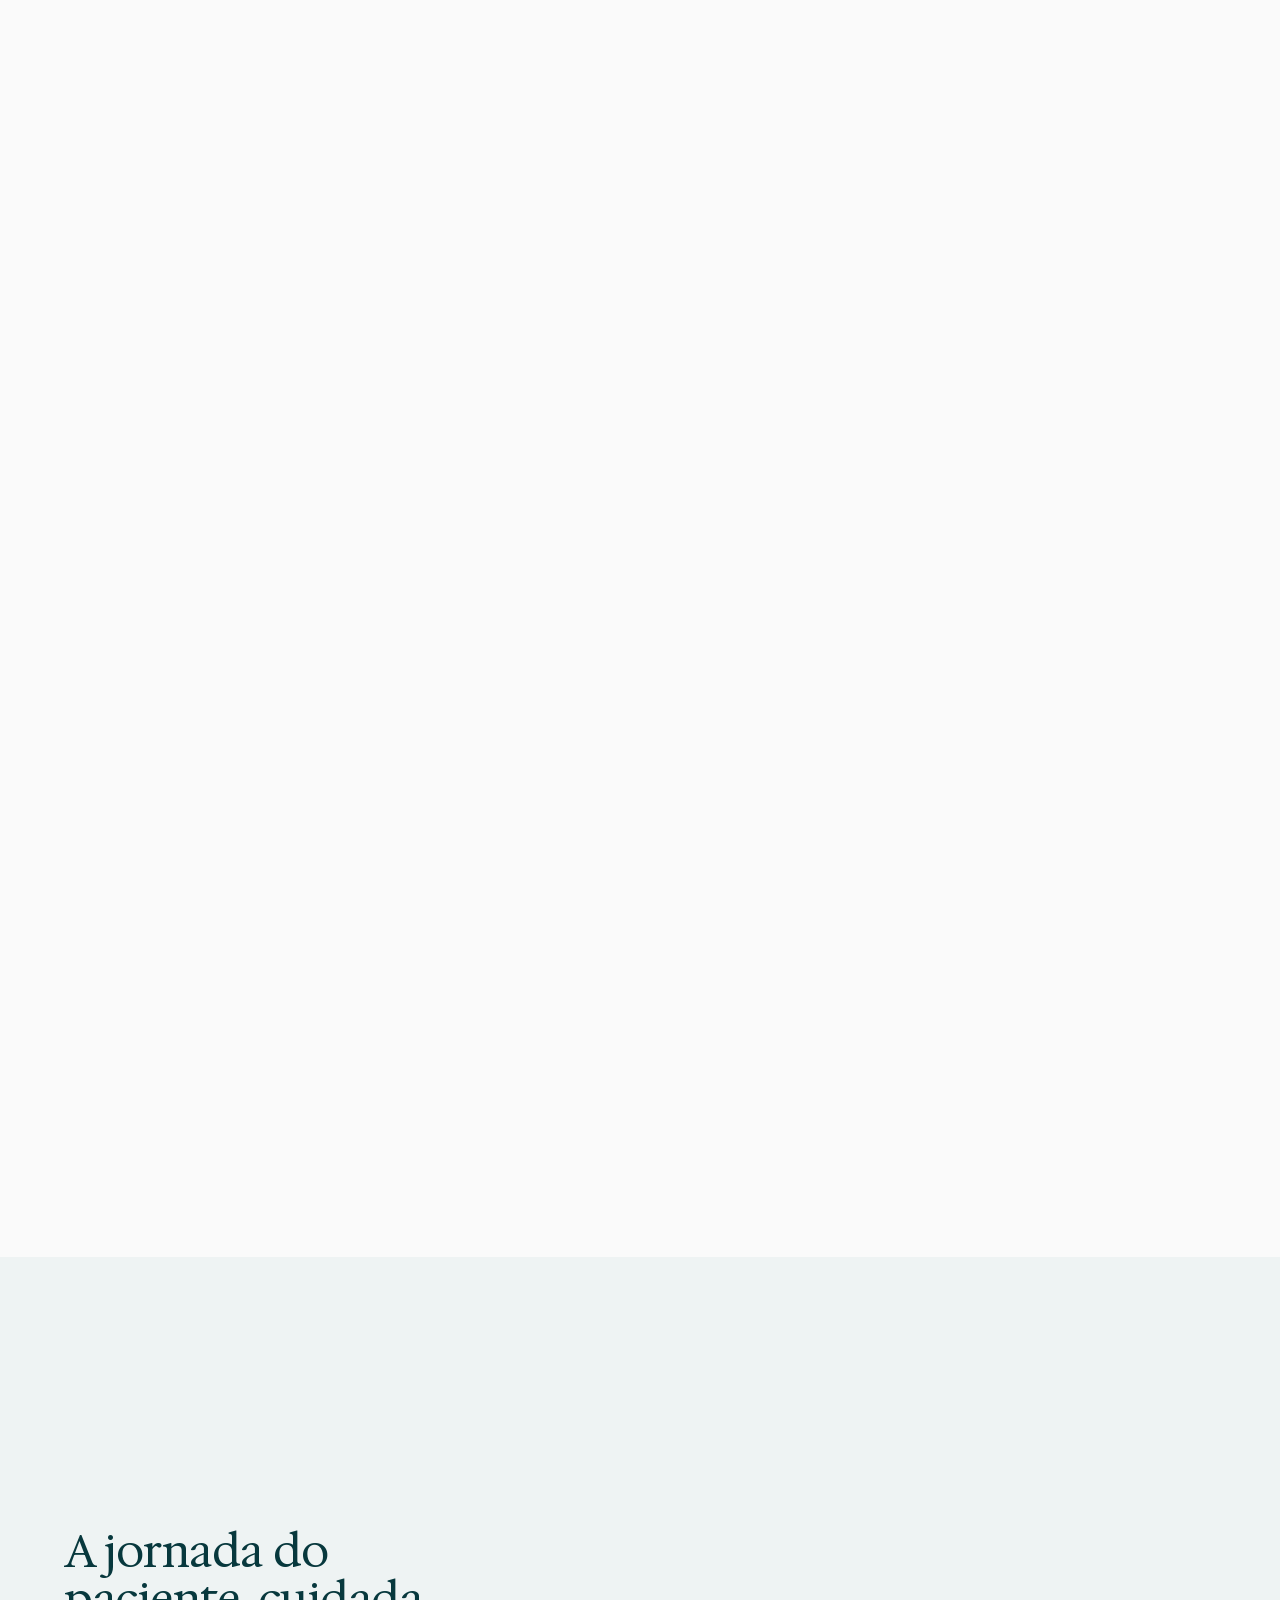
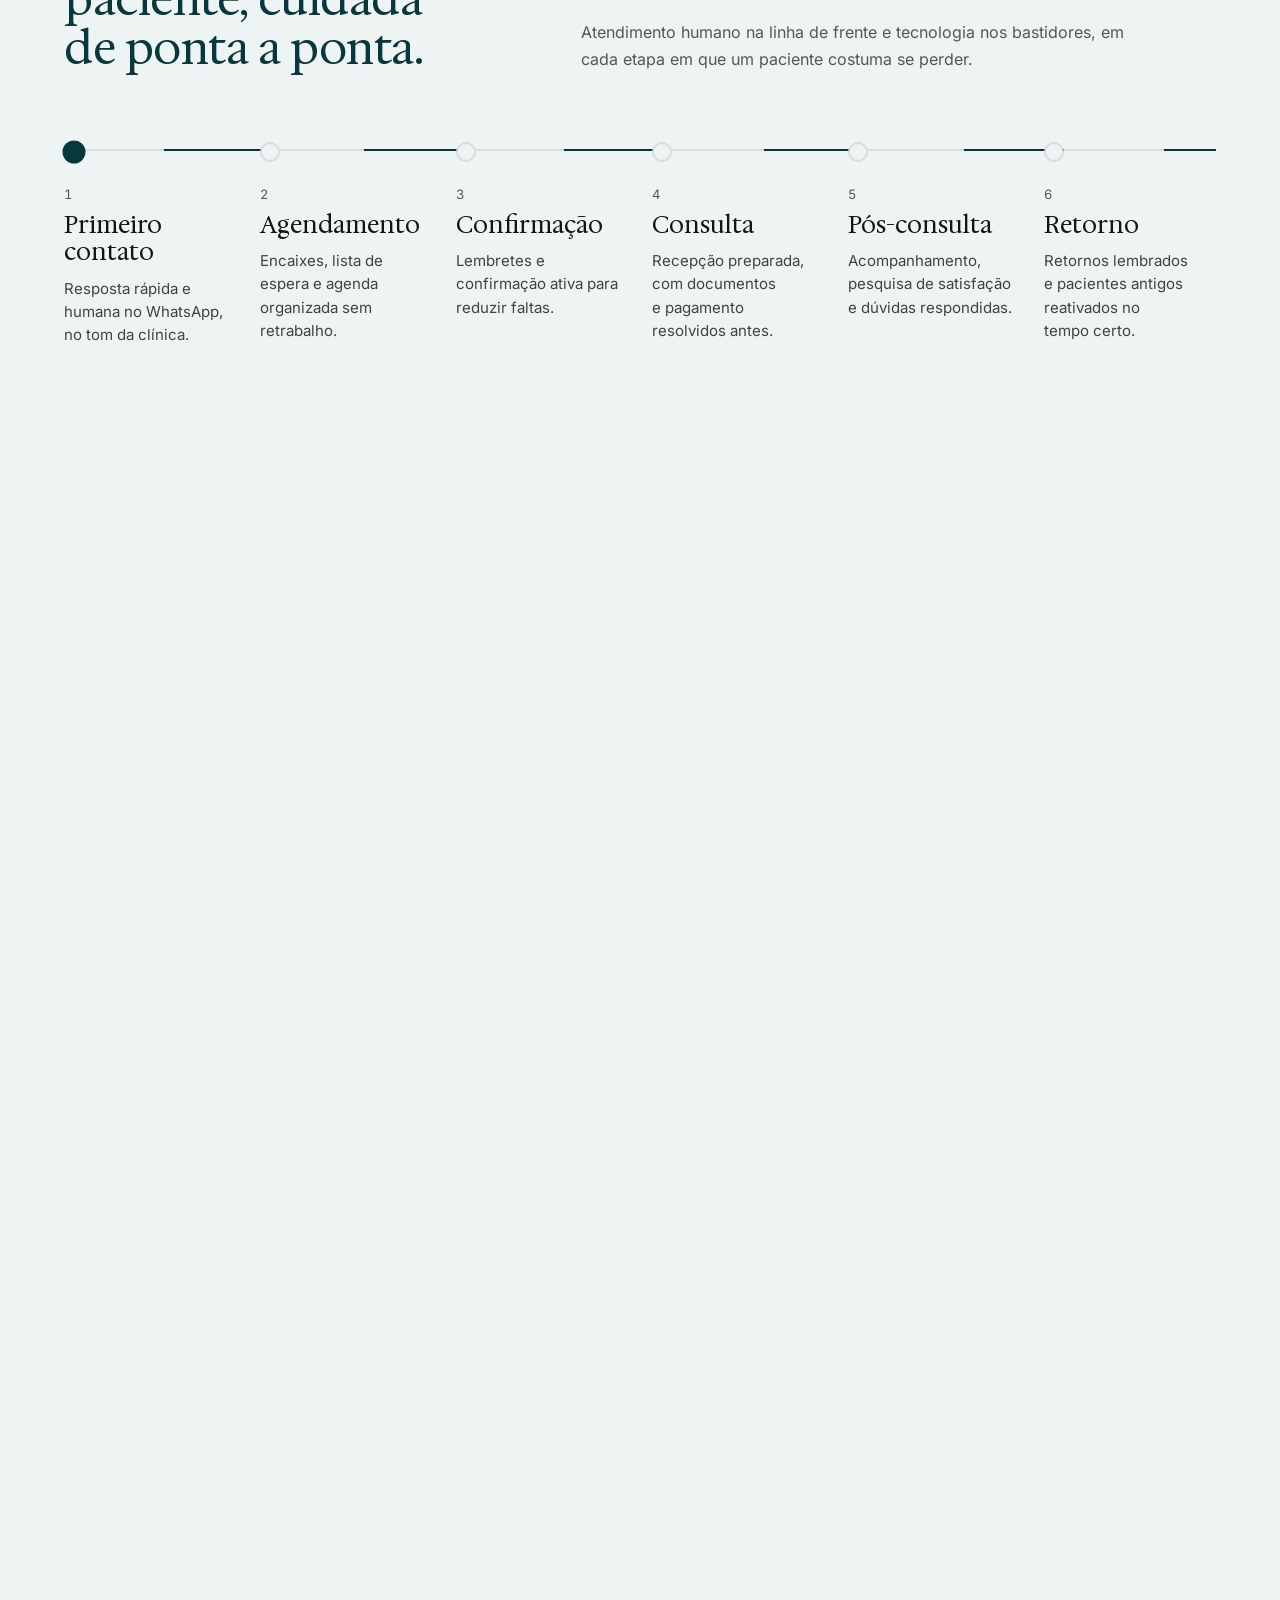
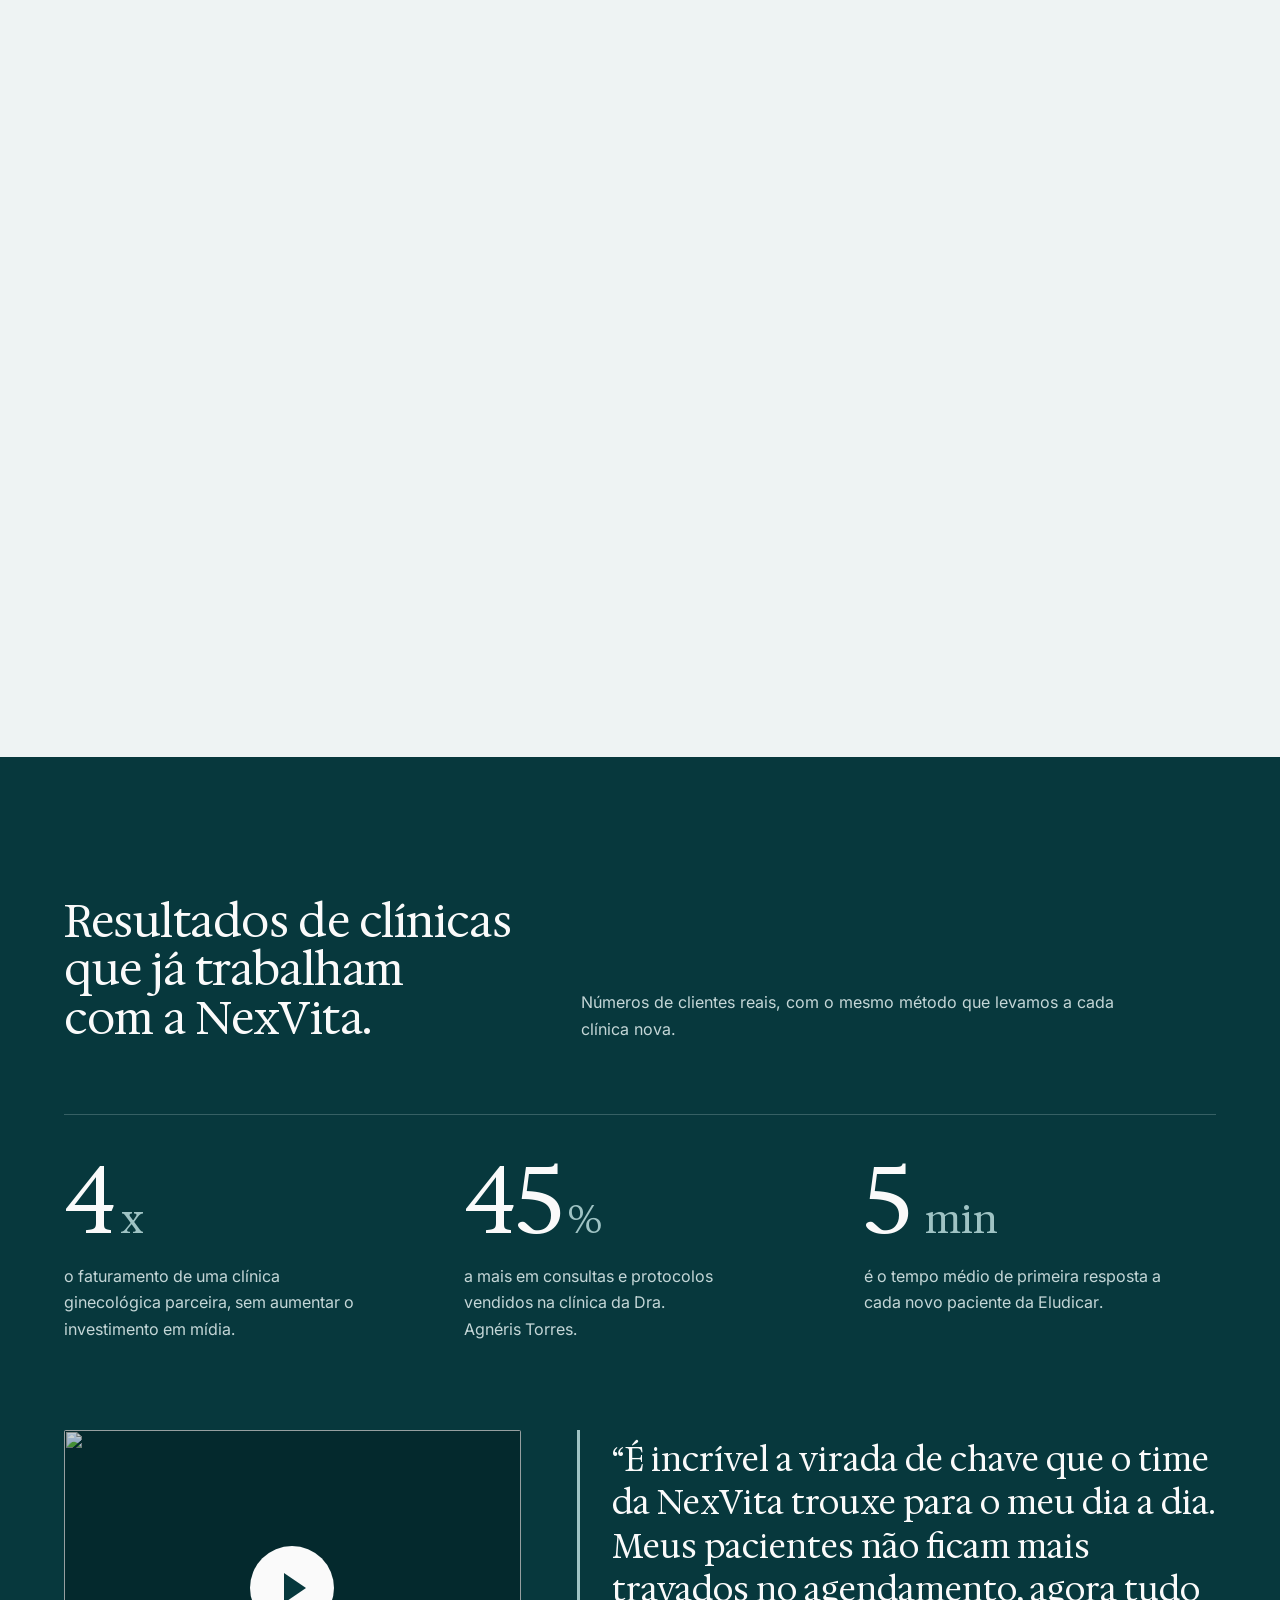
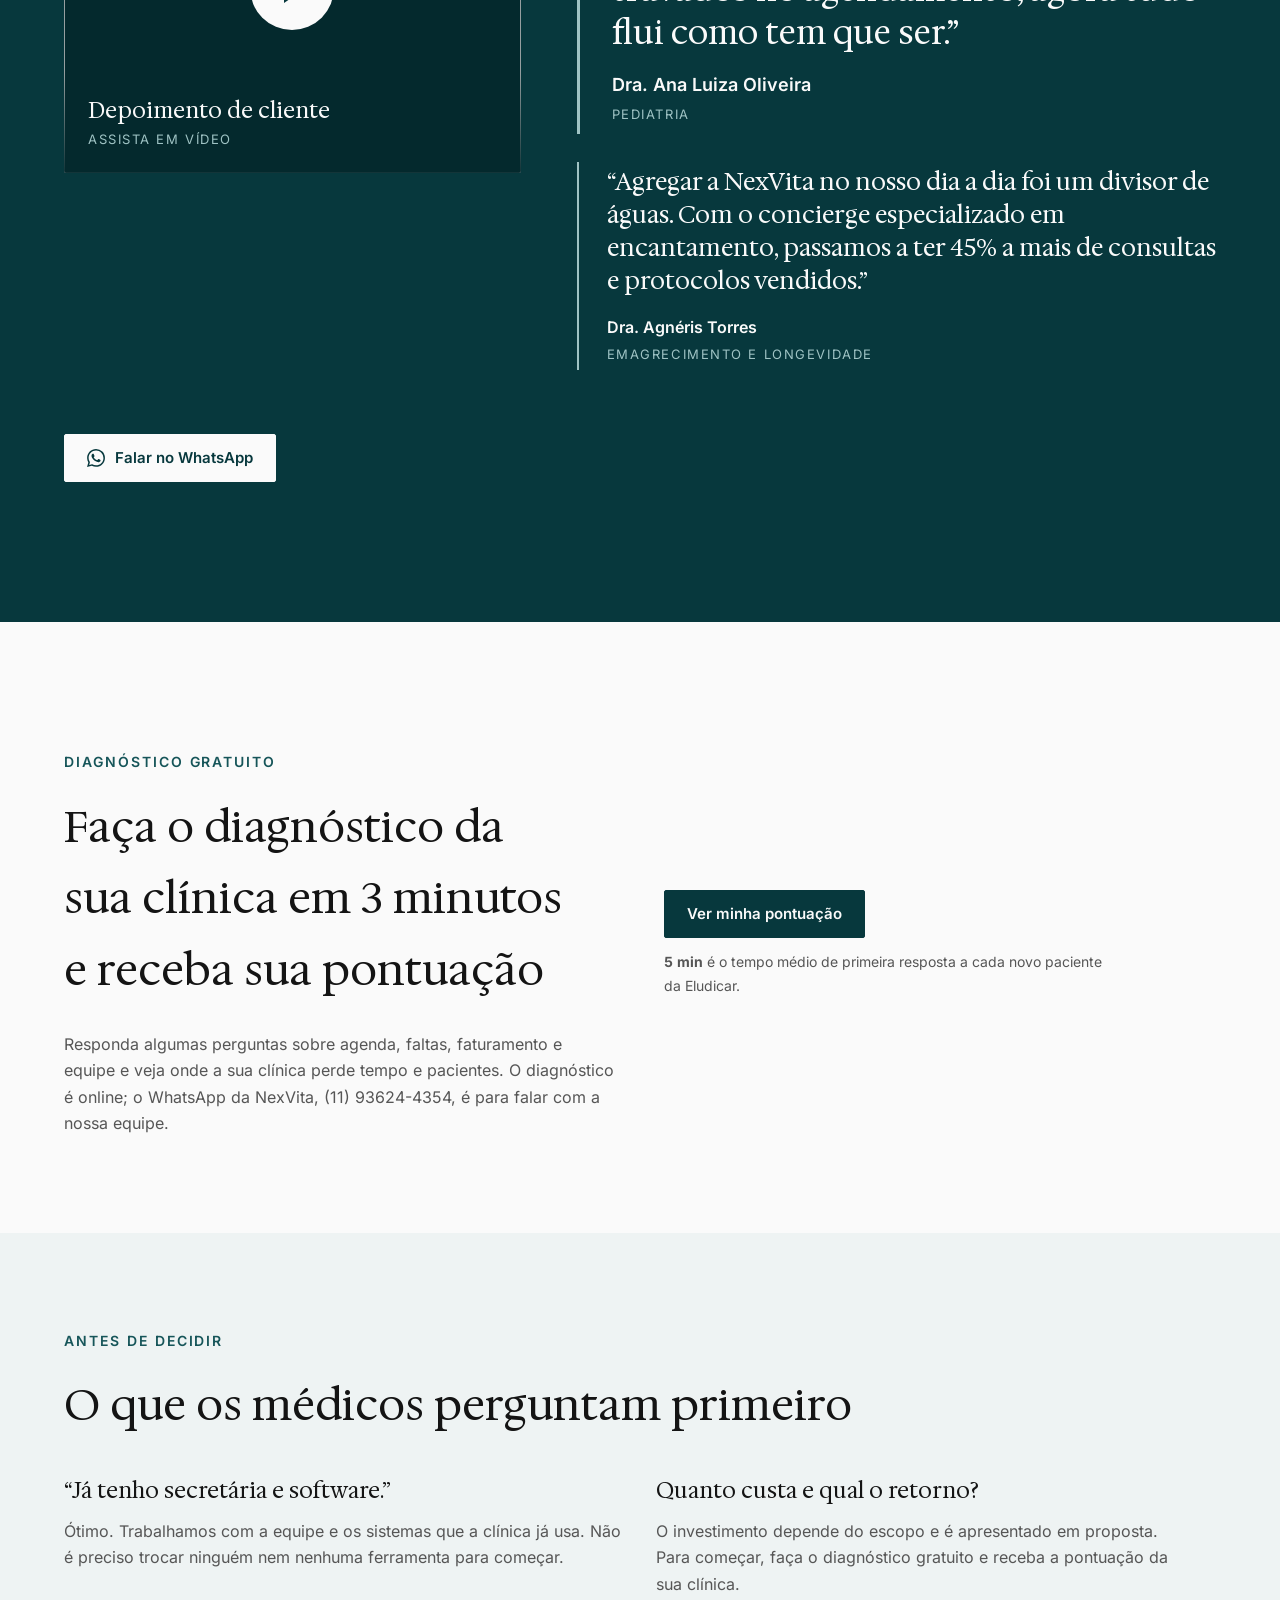
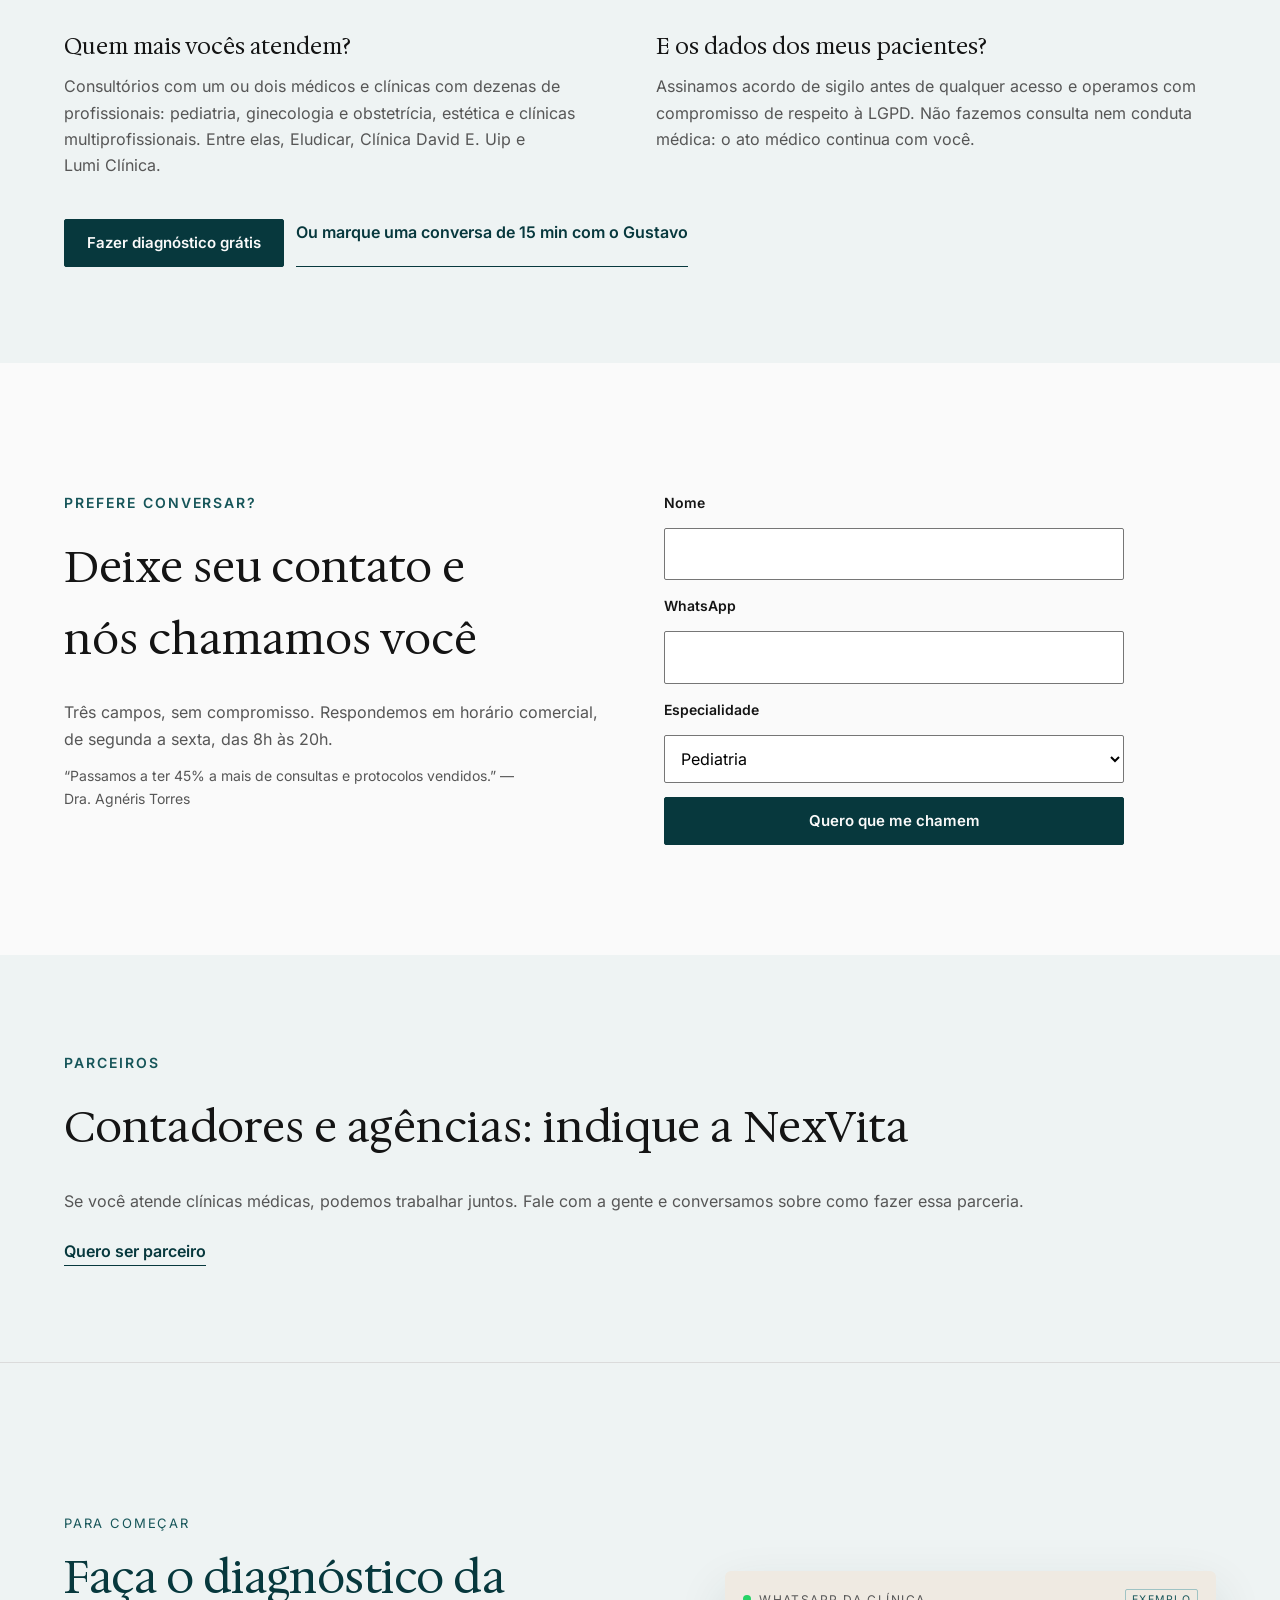
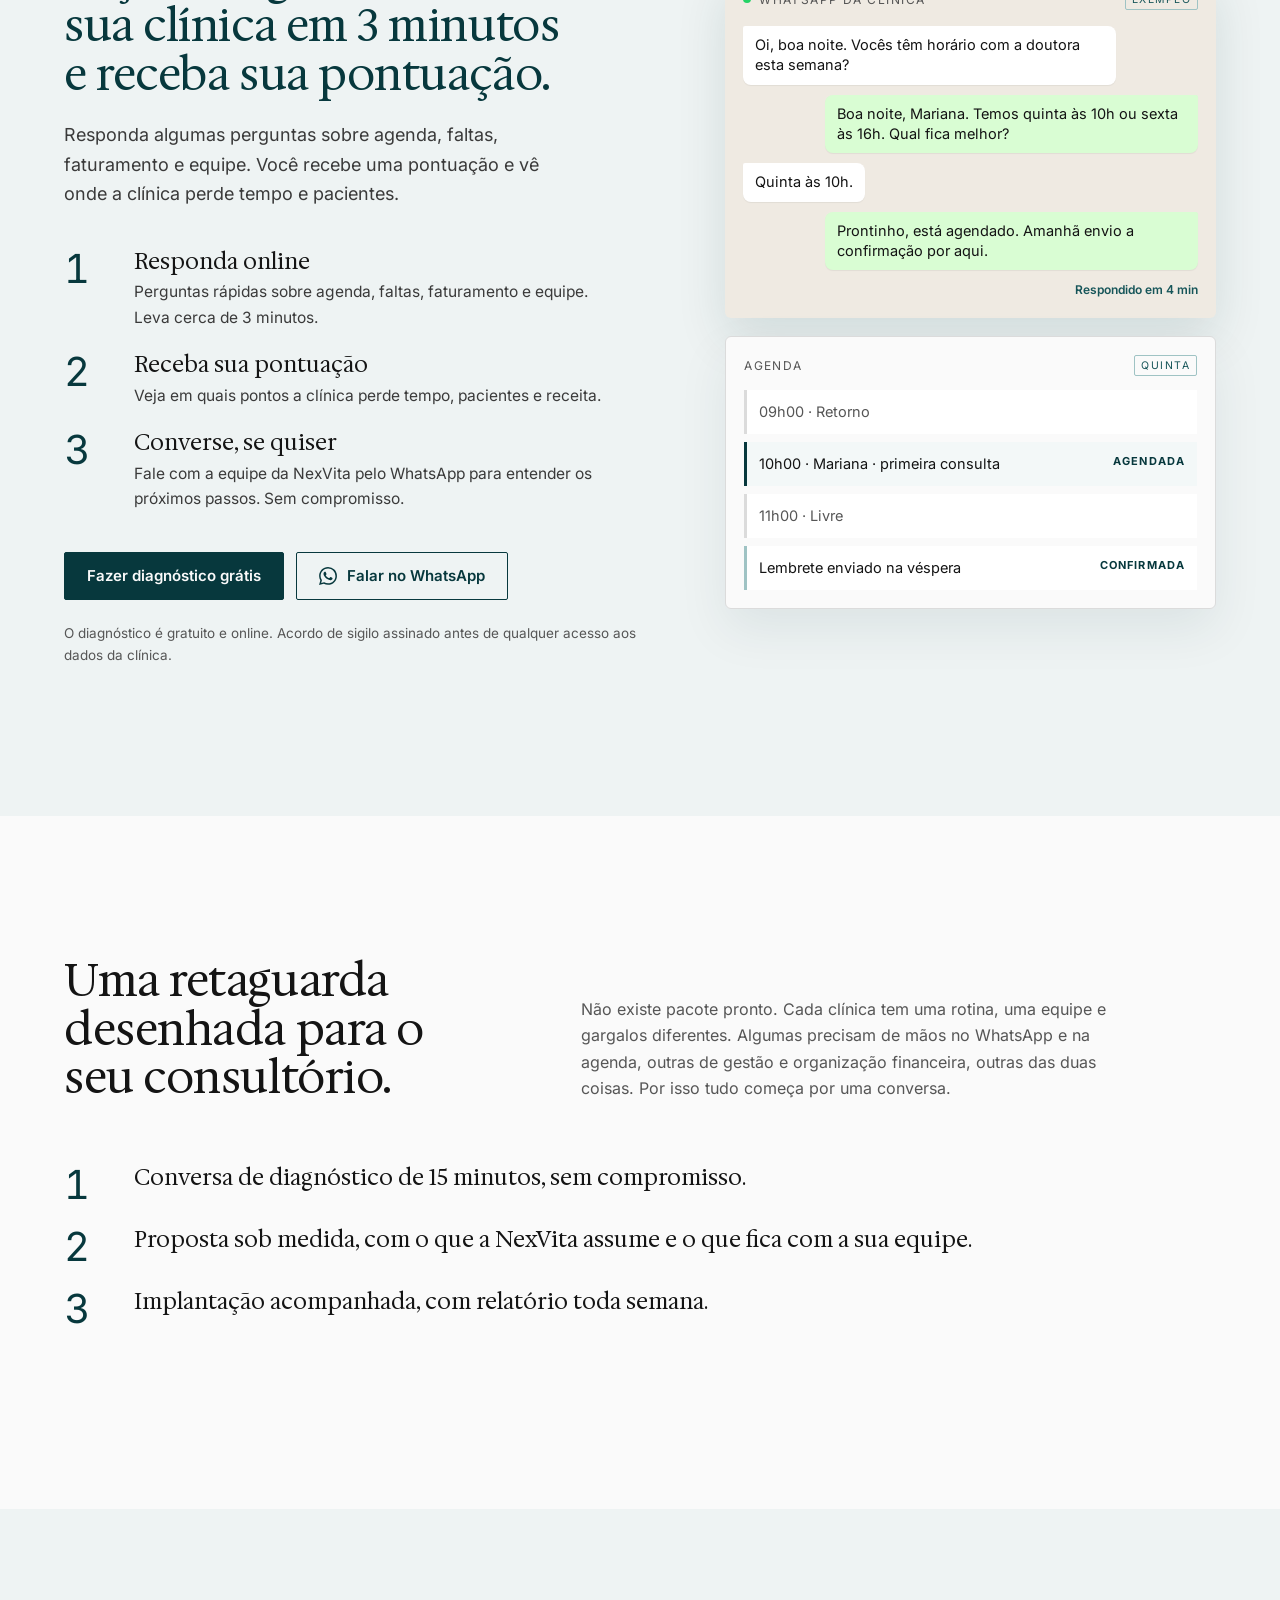
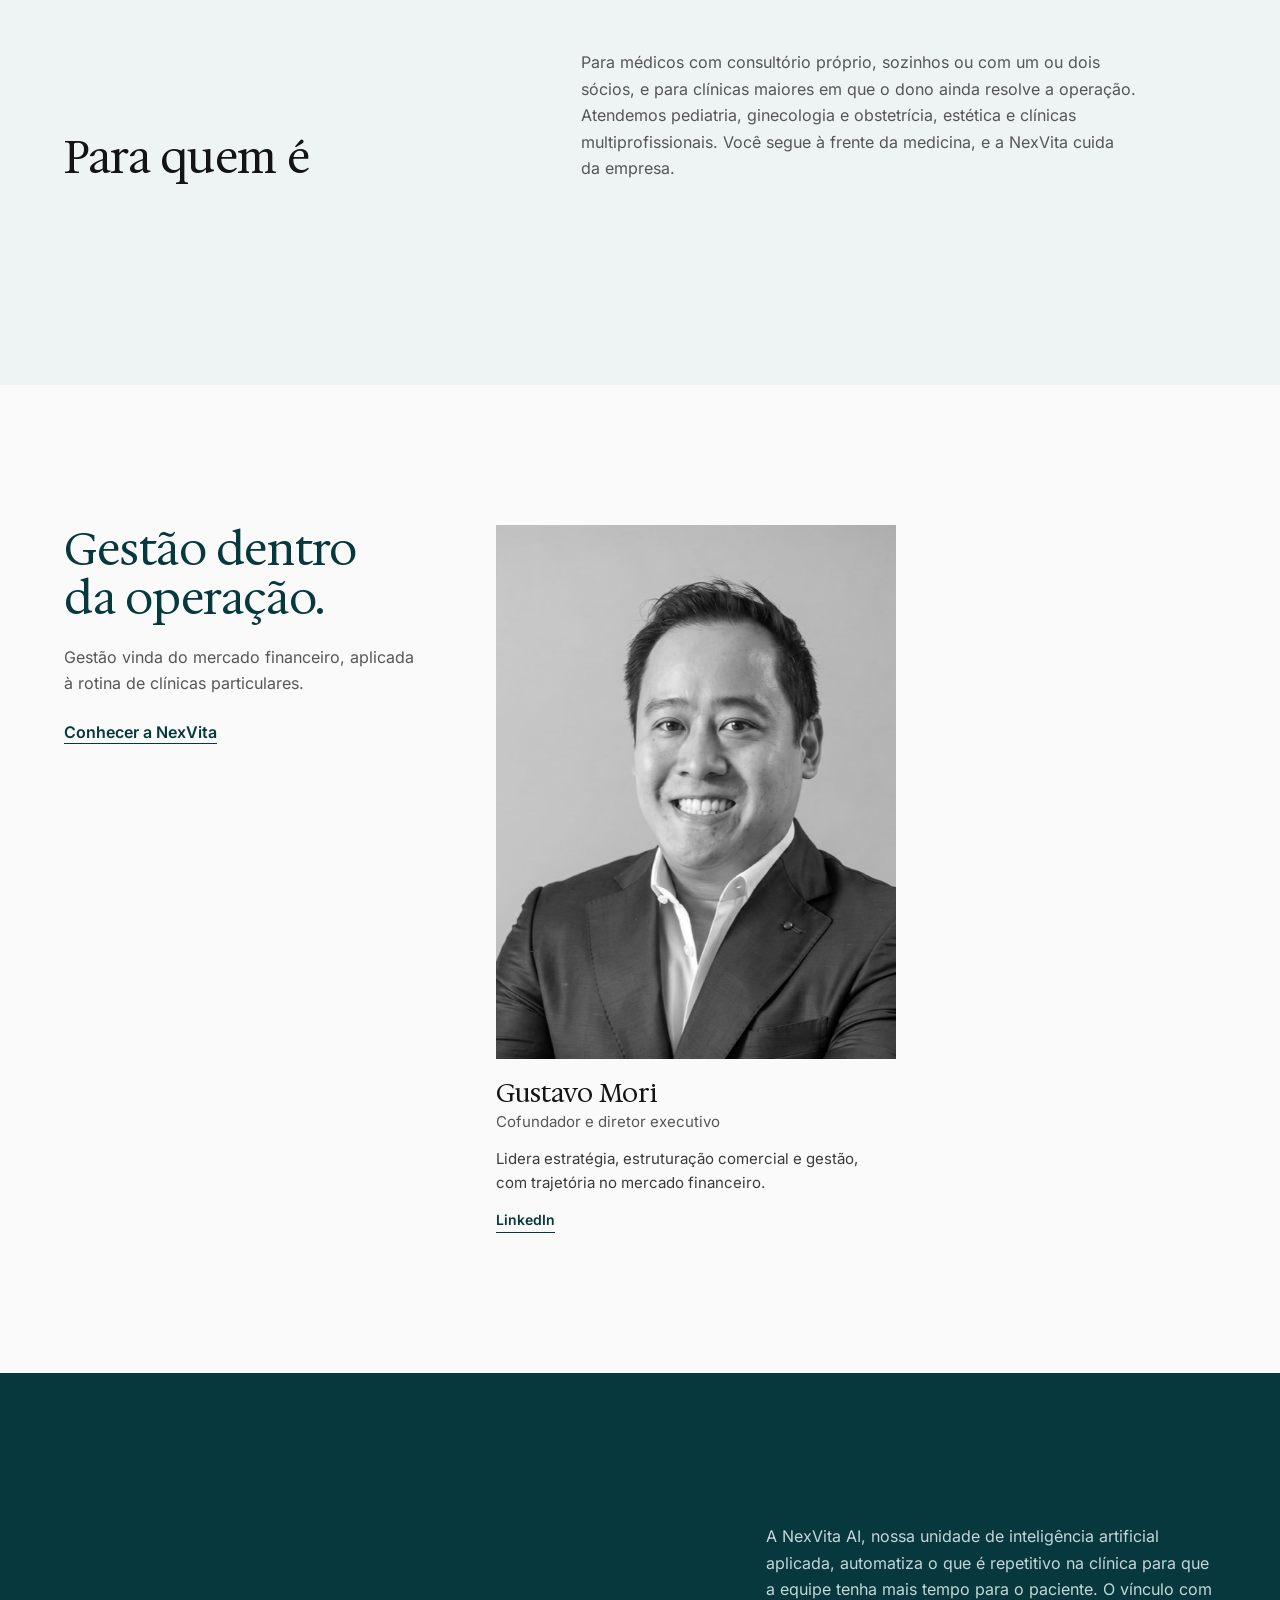
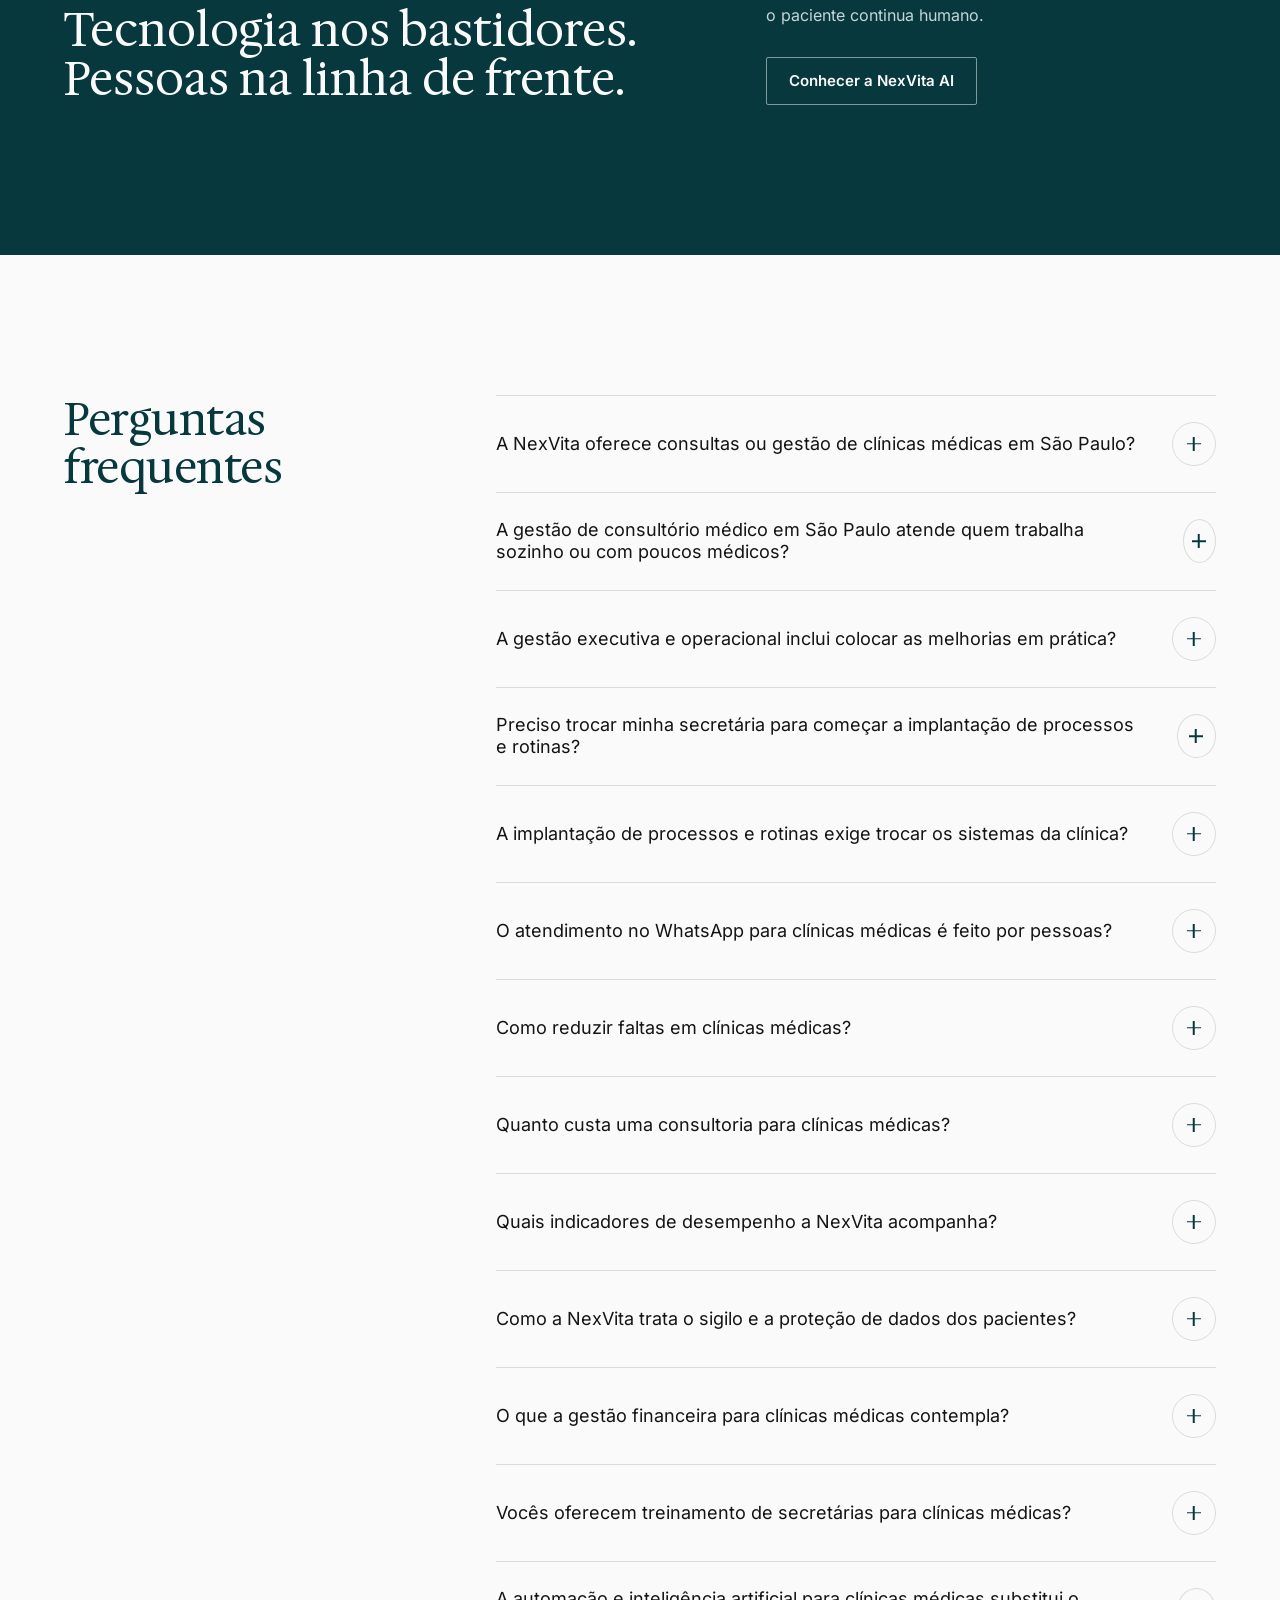
==== commit 3c90cd62: "Home: título 'Gestão dentro da operação.' Pedido do Justus no PR de remoção da Elyssa.  Agente: Bill" ====
--- a/index.html
+++ b/index.html
@@ -292,7 +292,7 @@
 </div></section>
 
 <section class="sec"><div class="wrap split2">
-<div class="stickyhead"><h2 class="h2 petro rv">Sócios dentro da operação.</h2><p class="rv d1">Gestão vinda do mercado financeiro, aplicada à rotina de clínicas particulares.</p><p class="rv d2"><a class="textlink" href="sobre/">Conhecer a NexVita</a></p></div>
+<div class="stickyhead"><h2 class="h2 petro rv">Gestão dentro da operação.</h2><p class="rv d1">Gestão vinda do mercado financeiro, aplicada à rotina de clínicas particulares.</p><p class="rv d2"><a class="textlink" href="sobre/">Conhecer a NexVita</a></p></div>
 <div class="people">
 <figure><div class="ph"><img src="assets/img/gustavo-mori-retrato.jpg" alt="Gustavo Mori" width="547" height="730" loading="lazy"></div><figcaption><b>Gustavo Mori</b><span>Cofundador e diretor executivo</span><p>Lidera estratégia, estruturação comercial e gestão, com trajetória no mercado financeiro.</p><a class="textlink li" href="https://www.linkedin.com/in/gustavomori2" target="_blank" rel="noopener">LinkedIn</a></figcaption></figure>
 </div>
